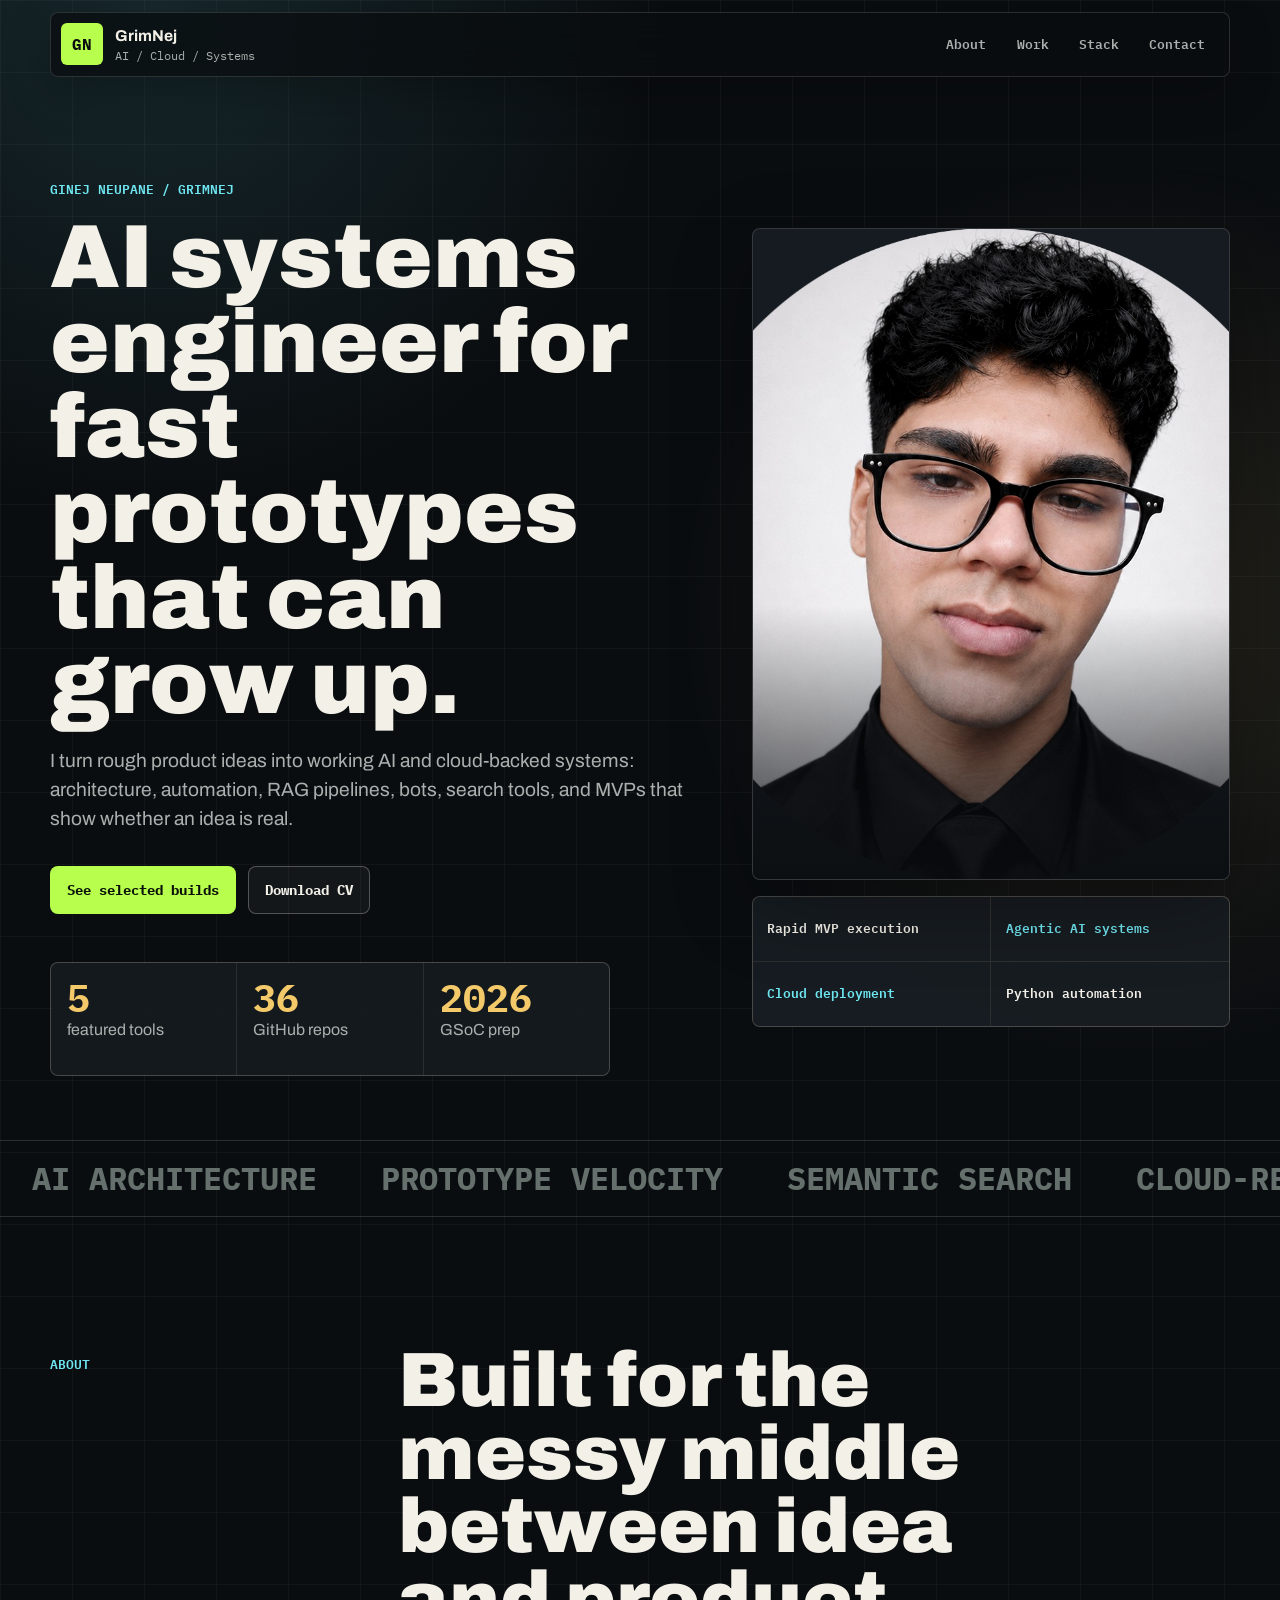
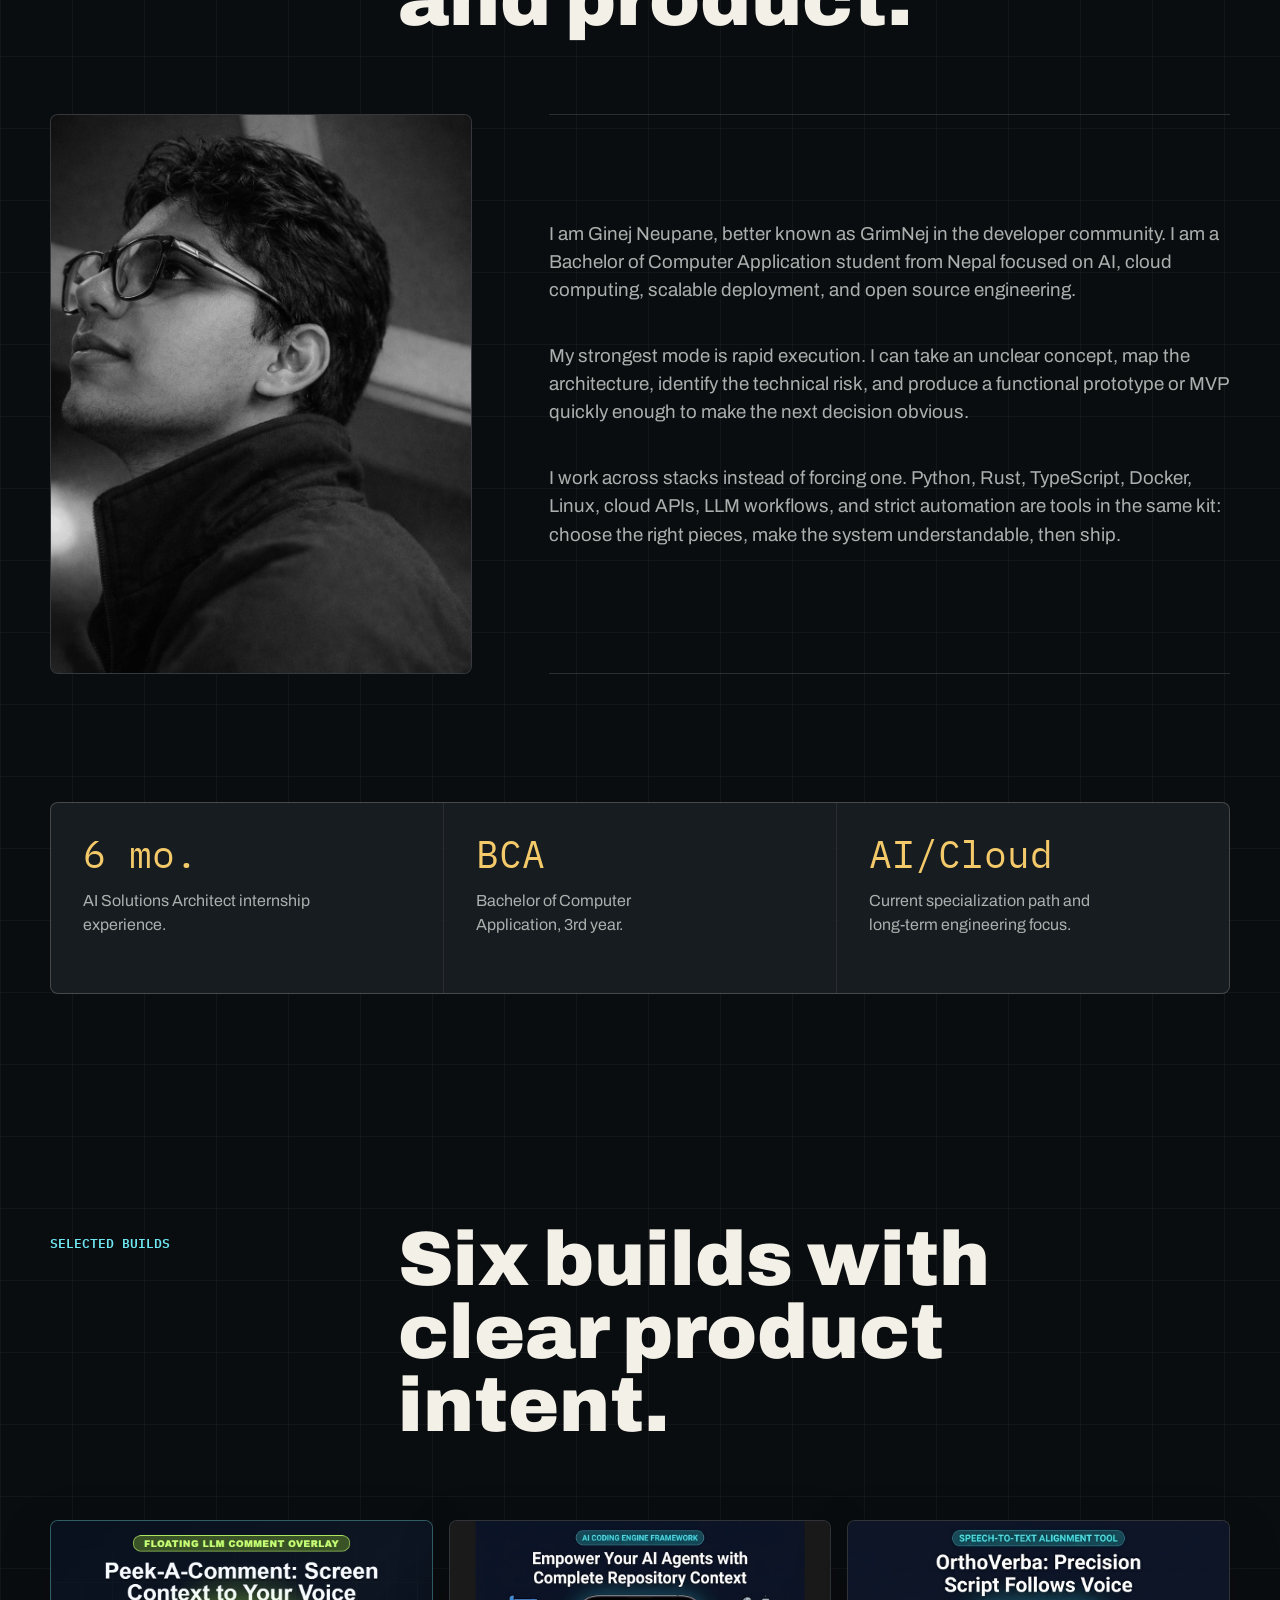
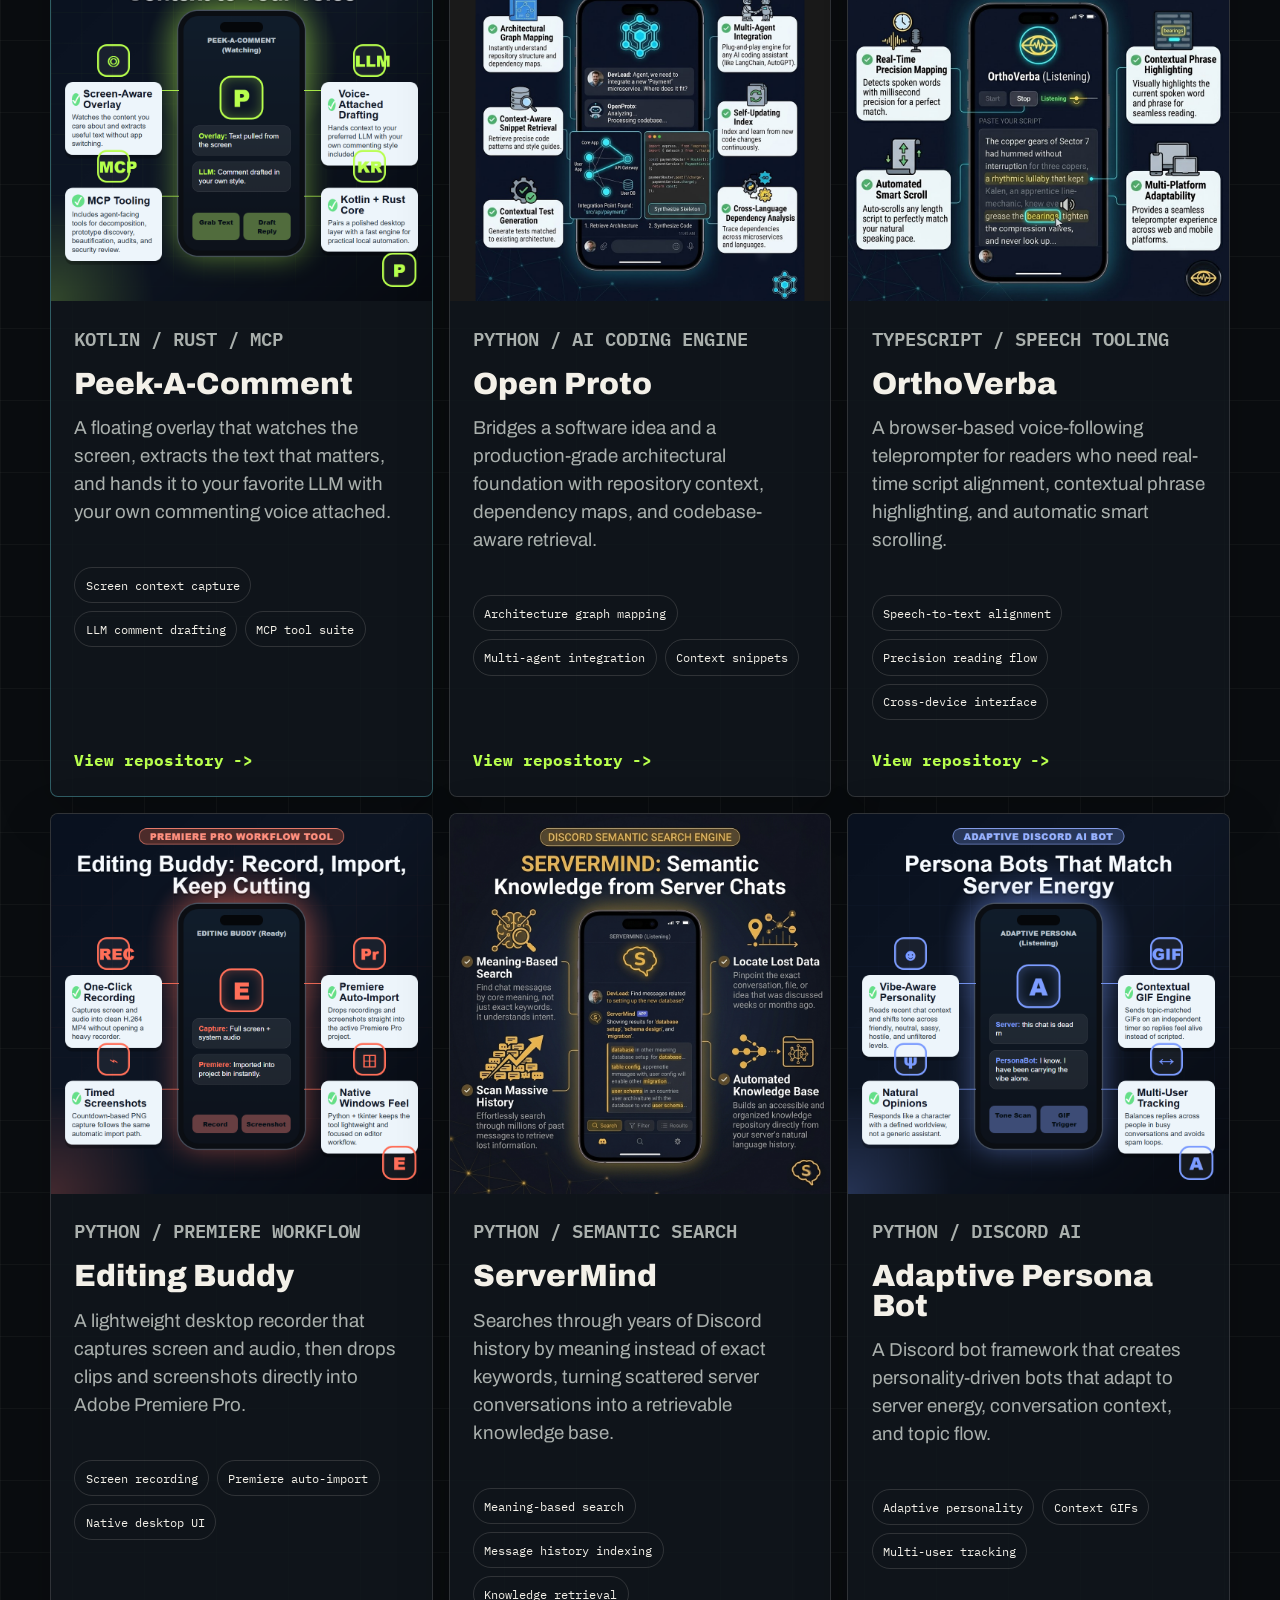
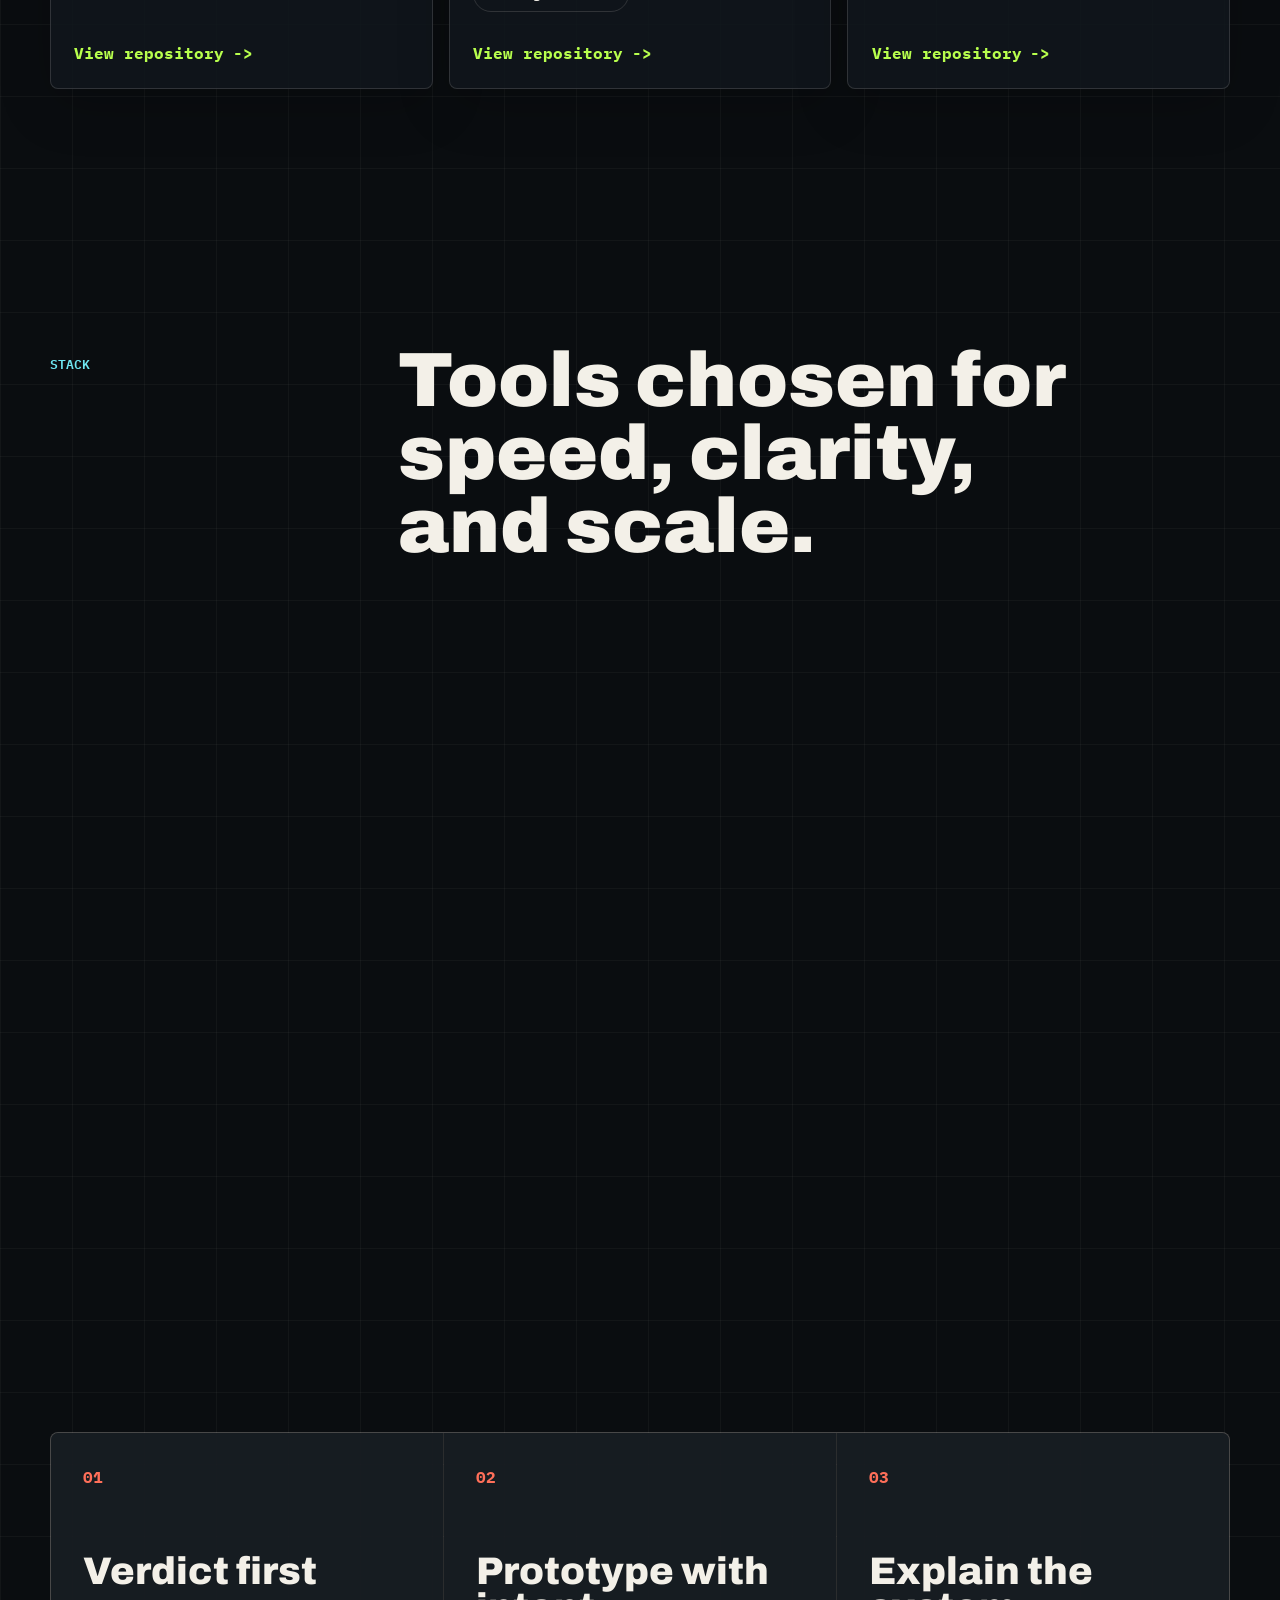
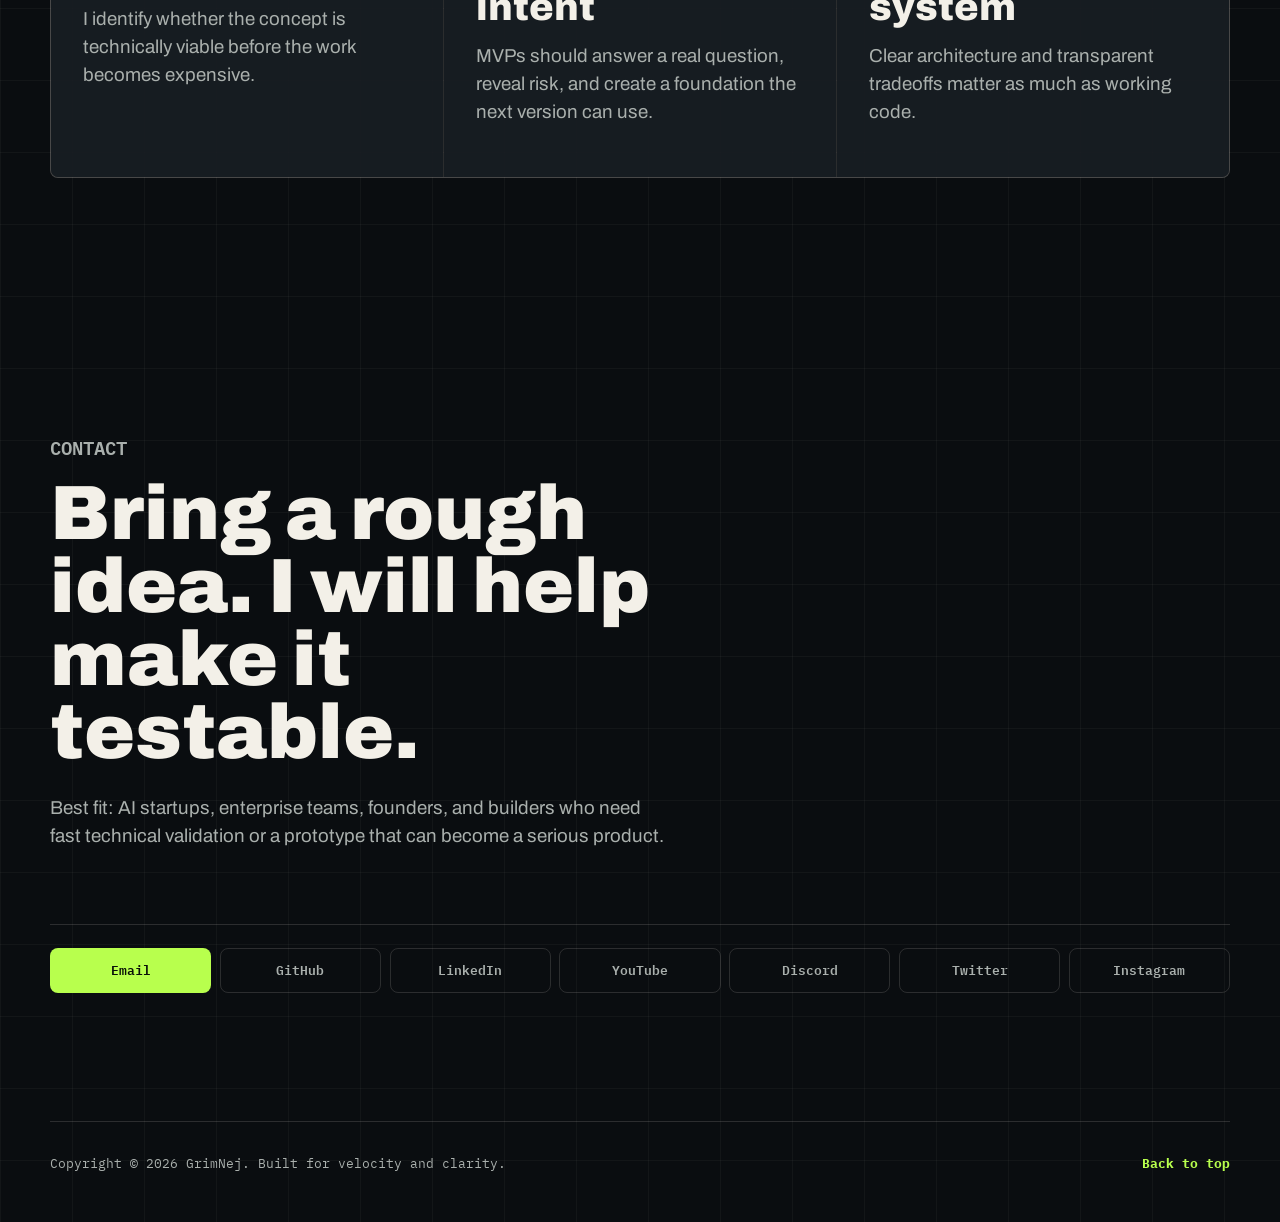
==== index.html @ 10985497 "Redesign portfolio experience" ====
<!DOCTYPE html>
<html lang="en">
  <head>
    <meta charset="UTF-8" />
    <meta name="viewport" content="width=device-width, initial-scale=1.0" />
    <meta
      name="description"
      content="GrimNej, aka Ginej Neupane, builds AI prototypes, cloud-native tools, and high-performance systems from idea to working product."
    />
    <meta name="theme-color" content="#0a0d10" />
    <title>GrimNej | AI Systems Portfolio</title>
    <link rel="preconnect" href="https://fonts.googleapis.com" />
    <link rel="preconnect" href="https://fonts.gstatic.com" crossorigin />
    <link
      href="https://fonts.googleapis.com/css2?family=Archivo:wght@400;500;600;700;800;900&family=IBM+Plex+Mono:wght@400;500;600&display=swap"
      rel="stylesheet"
    />
    <link rel="stylesheet" href="style.css" />
    <link rel="stylesheet" href="mediaqueries.css" />
  </head>
  <body>
    <a class="skip-link" href="#main">Skip to content</a>

    <header class="site-header" data-header>
      <a class="brand" href="#home" aria-label="GrimNej home">
        <span class="brand-mark">GN</span>
        <span>
          <strong>GrimNej</strong>
          <small>AI / Cloud / Systems</small>
        </span>
      </a>

      <nav class="primary-nav" aria-label="Primary navigation">
        <button
          class="nav-toggle"
          type="button"
          aria-label="Open menu"
          aria-expanded="false"
          data-nav-toggle
        >
          <span></span>
          <span></span>
        </button>
        <div class="nav-panel" data-nav-panel>
          <a href="#about">About</a>
          <a href="#work">Work</a>
          <a href="#stack">Stack</a>
          <a href="#contact">Contact</a>
        </div>
      </nav>
    </header>

    <main id="main">
      <section class="hero section-shell" id="home">
        <div class="hero-copy reveal">
          <p class="eyebrow">Ginej Neupane / GrimNej</p>
          <h1>AI systems engineer for fast prototypes that can grow up.</h1>
          <p class="hero-lede">
            I turn rough product ideas into working AI and cloud-backed systems:
            architecture, automation, RAG pipelines, bots, search tools, and MVPs
            that show whether an idea is real.
          </p>
          <div class="hero-actions" aria-label="Primary actions">
            <a class="button primary" href="#work">See selected builds</a>
            <a class="button secondary" href="assets/resume-example.pdf" target="_blank" rel="noreferrer">
              Download CV
            </a>
          </div>
          <div class="signal-grid" aria-label="Portfolio highlights">
            <div>
              <strong>5</strong>
              <span>featured tools</span>
            </div>
            <div>
              <strong>36</strong>
              <span>GitHub repos</span>
            </div>
            <div>
              <strong>2026</strong>
              <span>GSoC prep</span>
            </div>
          </div>
        </div>

        <div class="hero-visual reveal" aria-label="Portrait and focus areas">
          <div class="portrait-stage">
            <img src="assets/profile-picn.png" alt="Portrait of Ginej Neupane" />
          </div>
          <div class="focus-board" aria-label="Current focus">
            <span>Rapid MVP execution</span>
            <span>Agentic AI systems</span>
            <span>Cloud deployment</span>
            <span>Python automation</span>
          </div>
        </div>
      </section>

      <section class="marquee-band" aria-label="Core positioning">
        <div>
          <span>AI architecture</span>
          <span>Prototype velocity</span>
          <span>Semantic search</span>
          <span>Cloud-ready systems</span>
          <span>Transparent execution</span>
        </div>
      </section>

      <section class="about section-shell" id="about">
        <div class="section-kicker reveal">
          <p class="eyebrow">About</p>
          <h2>Built for the messy middle between idea and product.</h2>
        </div>
        <div class="about-layout">
          <div class="about-image reveal">
            <img src="assets/about-pic.png" alt="Black and white portrait of Ginej Neupane" />
          </div>
          <div class="about-copy reveal">
            <p>
              I am Ginej Neupane, better known as GrimNej in the developer
              community. I am a Bachelor of Computer Application student from
              Nepal focused on AI, cloud computing, scalable deployment, and open
              source engineering.
            </p>
            <p>
              My strongest mode is rapid execution. I can take an unclear concept,
              map the architecture, identify the technical risk, and produce a
              functional prototype or MVP quickly enough to make the next decision
              obvious.
            </p>
            <p>
              I work across stacks instead of forcing one. Python, Rust,
              TypeScript, Docker, Linux, cloud APIs, LLM workflows, and strict
              automation are tools in the same kit: choose the right pieces, make
              the system understandable, then ship.
            </p>
          </div>
        </div>
      </section>

      <section class="experience section-shell" aria-label="Experience highlights">
        <div class="experience-row reveal">
          <div>
            <span class="metric">6 mo.</span>
            <p>AI Solutions Architect internship experience.</p>
          </div>
          <div>
            <span class="metric">BCA</span>
            <p>Bachelor of Computer Application, 3rd year.</p>
          </div>
          <div>
            <span class="metric">AI/Cloud</span>
            <p>Current specialization path and long-term engineering focus.</p>
          </div>
        </div>
      </section>

      <section class="work section-shell" id="work">
        <div class="section-kicker reveal">
          <p class="eyebrow">Selected builds</p>
          <h2>Six builds with clear product intent.</h2>
        </div>

        <div class="project-grid">
          <article class="project-card featured reveal">
            <img src="assets/project-peek-a-comment.png" alt="Peek-A-Comment project preview" />
            <div class="project-content">
              <p class="project-tag">Kotlin / Rust / MCP</p>
              <h3>Peek-A-Comment</h3>
              <p>
                A floating overlay that watches the screen, extracts the text
                that matters, and hands it to your favorite LLM with your own
                commenting voice attached.
              </p>
              <div class="project-meta">
                <span>Screen context capture</span>
                <span>LLM comment drafting</span>
                <span>MCP tool suite</span>
              </div>
              <a class="text-link" href="https://github.com/GrimNej/Peek-A-Comment" target="_blank" rel="noreferrer">
                View repository
              </a>
            </div>
          </article>

          <article class="project-card reveal">
            <img src="assets/project-1-new.png" alt="Open Proto project preview" />
            <div class="project-content">
              <p class="project-tag">Python / AI coding engine</p>
              <h3>Open Proto</h3>
              <p>
                Bridges a software idea and a production-grade architectural
                foundation with repository context, dependency maps, and
                codebase-aware retrieval.
              </p>
              <div class="project-meta">
                <span>Architecture graph mapping</span>
                <span>Multi-agent integration</span>
                <span>Context snippets</span>
              </div>
              <a class="text-link" href="https://github.com/GrimNej/Open-Proto" target="_blank" rel="noreferrer">
                View repository
              </a>
            </div>
          </article>

          <article class="project-card reveal">
            <img src="assets/project-2-new.png" alt="OrthoVerba project preview" />
            <div class="project-content">
              <p class="project-tag">TypeScript / speech tooling</p>
              <h3>OrthoVerba</h3>
              <p>
                A browser-based voice-following teleprompter for readers who need
                real-time script alignment, contextual phrase highlighting, and
                automatic smart scrolling.
              </p>
              <div class="project-meta">
                <span>Speech-to-text alignment</span>
                <span>Precision reading flow</span>
                <span>Cross-device interface</span>
              </div>
              <a class="text-link" href="https://github.com/GrimNej/Project-OrthoVerba" target="_blank" rel="noreferrer">
                View repository
              </a>
            </div>
          </article>

          <article class="project-card reveal">
            <img src="assets/project-editing-buddy.png" alt="Editing Buddy project preview" />
            <div class="project-content">
              <p class="project-tag">Python / Premiere workflow</p>
              <h3>Editing Buddy</h3>
              <p>
                A lightweight desktop recorder that captures screen and audio,
                then drops clips and screenshots directly into Adobe Premiere
                Pro.
              </p>
              <div class="project-meta">
                <span>Screen recording</span>
                <span>Premiere auto-import</span>
                <span>Native desktop UI</span>
              </div>
              <a class="text-link" href="https://github.com/GrimNej/Editing-Buddy" target="_blank" rel="noreferrer">
                View repository
              </a>
            </div>
          </article>

          <article class="project-card reveal">
            <img src="assets/project-3-new.png" alt="ServerMind project preview" />
            <div class="project-content">
              <p class="project-tag">Python / semantic search</p>
              <h3>ServerMind</h3>
              <p>
                Searches through years of Discord history by meaning instead of
                exact keywords, turning scattered server conversations into a
                retrievable knowledge base.
              </p>
              <div class="project-meta">
                <span>Meaning-based search</span>
                <span>Message history indexing</span>
                <span>Knowledge retrieval</span>
              </div>
              <a class="text-link" href="https://github.com/GrimNej/ServerMind-Semantic-Search-Bot" target="_blank" rel="noreferrer">
                View repository
              </a>
            </div>
          </article>

          <article class="project-card reveal">
            <img src="assets/project-adaptive-persona.png" alt="Adaptive Persona Discord AI Bot project preview" />
            <div class="project-content">
              <p class="project-tag">Python / Discord AI</p>
              <h3>Adaptive Persona Bot</h3>
              <p>
                A Discord bot framework that creates personality-driven bots
                that adapt to server energy, conversation context, and topic
                flow.
              </p>
              <div class="project-meta">
                <span>Adaptive personality</span>
                <span>Context GIFs</span>
                <span>Multi-user tracking</span>
              </div>
              <a class="text-link" href="https://github.com/GrimNej/Adaptive-Persona-Discord-Ai-Bot" target="_blank" rel="noreferrer">
                View repository
              </a>
            </div>
          </article>
        </div>
      </section>

      <section class="stack section-shell" id="stack">
        <div class="section-kicker reveal">
          <p class="eyebrow">Stack</p>
          <h2>Tools chosen for speed, clarity, and scale.</h2>
        </div>

        <div class="stack-grid reveal">
          <div class="stack-column">
            <h3>Languages</h3>
            <ul>
              <li>Python</li>
              <li>Rust</li>
              <li>JavaScript</li>
              <li>TypeScript</li>
            </ul>
          </div>
          <div class="stack-column">
            <h3>AI systems</h3>
            <ul>
              <li>Agentic AI</li>
              <li>Generative AI</li>
              <li>RAG pipelines</li>
              <li>Machine learning</li>
            </ul>
          </div>
          <div class="stack-column">
            <h3>Infrastructure</h3>
            <ul>
              <li>AWS</li>
              <li>Google Cloud</li>
              <li>Docker</li>
              <li>Linux / Bash</li>
            </ul>
          </div>
          <div class="stack-column">
            <h3>Delivery</h3>
            <ul>
              <li>CI/CD basics</li>
              <li>Architecture planning</li>
              <li>Prototype validation</li>
              <li>Technical transparency</li>
            </ul>
          </div>
        </div>
      </section>

      <section class="principles section-shell" aria-label="Operating principles">
        <div class="section-kicker reveal">
          <p class="eyebrow">Operating mode</p>
          <h2>How I approach hard builds.</h2>
        </div>
        <div class="principle-grid">
          <article class="principle reveal">
            <span>01</span>
            <h3>Verdict first</h3>
            <p>
              I identify whether the concept is technically viable before the
              work becomes expensive.
            </p>
          </article>
          <article class="principle reveal">
            <span>02</span>
            <h3>Prototype with intent</h3>
            <p>
              MVPs should answer a real question, reveal risk, and create a
              foundation the next version can use.
            </p>
          </article>
          <article class="principle reveal">
            <span>03</span>
            <h3>Explain the system</h3>
            <p>
              Clear architecture and transparent tradeoffs matter as much as
              working code.
            </p>
          </article>
        </div>
      </section>

      <section class="contact section-shell" id="contact">
        <div class="contact-copy reveal">
          <p class="eyebrow">Contact</p>
          <h2>Bring a rough idea. I will help make it testable.</h2>
          <p>
            Best fit: AI startups, enterprise teams, founders, and builders who
            need fast technical validation or a prototype that can become a
            serious product.
          </p>
        </div>
        <div class="contact-rail reveal" aria-label="Contact and social profiles">
          <a class="primary-contact" href="mailto:grim98413@gmail.com">Email</a>
          <a href="https://github.com/GrimNej" target="_blank" rel="noreferrer">GitHub</a>
          <a href="https://www.linkedin.com/in/grimnej/" target="_blank" rel="noreferrer">LinkedIn</a>
          <a href="https://www.youtube.com/@grimnej" target="_blank" rel="noreferrer">YouTube</a>
          <a href="https://discord.com/users/713227090635391046" target="_blank" rel="noreferrer">Discord</a>
          <a href="https://twitter.com/grimnej1" target="_blank" rel="noreferrer">Twitter</a>
          <a href="https://www.instagram.com/grimnej/" target="_blank" rel="noreferrer">Instagram</a>
        </div>
      </section>
    </main>

    <footer class="site-footer">
      <p>Copyright &copy; <span data-year>2026</span> GrimNej. Built for velocity and clarity.</p>
      <a href="#home">Back to top</a>
    </footer>

    <script src="script.js"></script>
  </body>
</html>
---- style.css ----
:root {
  color-scheme: dark;
  --bg: #0a0d10;
  --bg-soft: #11171d;
  --panel: #151b20;
  --panel-strong: #1c2328;
  --ink: #f3f0e8;
  --muted: #aab0ad;
  --faint: #65706d;
  --line: rgba(243, 240, 232, 0.14);
  --line-strong: rgba(243, 240, 232, 0.28);
  --acid: #b8ff4d;
  --cyan: #6fe7f2;
  --gold: #f3c969;
  --coral: #ff6f59;
  --shadow: 0 24px 80px rgba(0, 0, 0, 0.32);
  --max-width: 1180px;
  --radius: 8px;
}

* {
  box-sizing: border-box;
}

html {
  overflow-x: clip;
  scroll-behavior: smooth;
}

body {
  margin: 0;
  min-width: 320px;
  overflow-x: clip;
  background:
    linear-gradient(90deg, rgba(255, 255, 255, 0.035) 1px, transparent 1px),
    linear-gradient(rgba(255, 255, 255, 0.035) 1px, transparent 1px),
    radial-gradient(circle at 12% 0%, rgba(111, 231, 242, 0.12), transparent 32rem),
    radial-gradient(circle at 88% 8%, rgba(243, 201, 105, 0.12), transparent 28rem),
    var(--bg);
  background-size: 72px 72px, 72px 72px, auto, auto, auto;
  color: var(--ink);
  font-family: "Archivo", Arial, sans-serif;
  line-height: 1.5;
  letter-spacing: 0;
}

body.nav-open {
  overflow: hidden;
}

img {
  display: block;
  max-width: 100%;
}

a {
  color: inherit;
  text-decoration: none;
}

button,
a {
  -webkit-tap-highlight-color: transparent;
}

::selection {
  background: var(--acid);
  color: #091008;
}

.skip-link {
  position: fixed;
  left: 1rem;
  top: 1rem;
  z-index: 999;
  transform: translateY(-150%);
  background: var(--acid);
  color: #091008;
  padding: 0.7rem 0.9rem;
  border-radius: var(--radius);
  font-weight: 800;
}

.skip-link:focus {
  transform: translateY(0);
}

.site-header {
  position: sticky;
  top: 0;
  z-index: 100;
  display: flex;
  align-items: center;
  justify-content: space-between;
  gap: 1rem;
  width: min(calc(100% - 32px), var(--max-width));
  margin: 12px auto 0;
  padding: 10px;
  border: 1px solid var(--line);
  border-radius: var(--radius);
  background: rgba(10, 13, 16, 0.78);
  backdrop-filter: blur(18px);
  box-shadow: 0 16px 45px rgba(0, 0, 0, 0.24);
}

.site-header.is-scrolled {
  border-color: var(--line-strong);
}

.brand {
  display: inline-flex;
  align-items: center;
  gap: 0.75rem;
  min-width: 0;
}

.brand-mark {
  display: grid;
  place-items: center;
  width: 42px;
  height: 42px;
  border-radius: 6px;
  background: var(--acid);
  color: #0a0d10;
  font-family: "IBM Plex Mono", monospace;
  font-weight: 700;
  animation: heartbeat 5.8s ease-in-out infinite;
}

.brand strong,
.brand small {
  display: block;
}

.brand strong {
  font-size: 0.98rem;
  letter-spacing: 0;
}

.brand small {
  color: var(--muted);
  font-family: "IBM Plex Mono", monospace;
  font-size: 0.72rem;
}

.primary-nav {
  display: flex;
  align-items: center;
}

.nav-panel {
  display: flex;
  align-items: center;
  gap: 0.2rem;
}

.nav-panel a {
  border-radius: 6px;
  color: var(--muted);
  font-family: "IBM Plex Mono", monospace;
  font-size: 0.84rem;
  font-weight: 600;
  padding: 0.7rem 0.85rem;
}

.nav-panel a:hover,
.nav-panel a:focus-visible {
  background: rgba(255, 255, 255, 0.08);
  color: var(--ink);
  outline: none;
}

.nav-toggle {
  display: none;
}

.section-shell {
  width: min(calc(100% - 32px), var(--max-width));
  margin: 0 auto;
}

[id] {
  scroll-margin-top: 96px;
}

.hero {
  display: grid;
  grid-template-columns: minmax(0, 1.04fr) minmax(320px, 0.78fr);
  gap: clamp(2rem, 5vw, 5rem);
  align-items: center;
  min-height: calc(100vh - 78px);
  padding: clamp(3rem, 8vw, 7rem) 0 4rem;
}

.eyebrow {
  margin: 0 0 1rem;
  color: var(--cyan);
  font-family: "IBM Plex Mono", monospace;
  font-size: 0.84rem;
  font-weight: 600;
  text-transform: uppercase;
}

h1,
h2,
h3,
p {
  margin-top: 0;
}

h1,
h2,
h3 {
  line-height: 0.95;
  letter-spacing: 0;
}

h1 {
  max-width: 11ch;
  margin-bottom: 1.35rem;
  font-size: clamp(3.7rem, 7vw, 6.9rem);
  font-weight: 900;
}

h2 {
  max-width: 14ch;
  margin-bottom: 0;
  font-size: clamp(2.7rem, 6vw, 6rem);
  font-weight: 900;
}

h3 {
  font-size: clamp(1.5rem, 3vw, 2.8rem);
  font-weight: 850;
}

.hero-lede {
  max-width: 660px;
  color: var(--muted);
  font-size: clamp(1.1rem, 1.5vw, 1.35rem);
}

.hero-actions,
.contact-actions {
  display: flex;
  flex-wrap: wrap;
  gap: 0.75rem;
  margin-top: 2rem;
}

.button {
  display: inline-flex;
  align-items: center;
  justify-content: center;
  min-height: 46px;
  border: 1px solid var(--line-strong);
  border-radius: var(--radius);
  padding: 0.82rem 1rem;
  font-family: "IBM Plex Mono", monospace;
  font-size: 0.85rem;
  font-weight: 700;
  transition: transform 180ms ease, border-color 180ms ease, background 180ms ease;
}

.button:hover,
.button:focus-visible {
  transform: translateY(-2px);
  outline: none;
}

.button.primary {
  border-color: transparent;
  background: var(--acid);
  color: #091008;
}

.button.primary:hover,
.button.primary:focus-visible {
  background: #d3ff82;
}

.button.secondary {
  background: rgba(255, 255, 255, 0.045);
  color: var(--ink);
}

.button.secondary:hover,
.button.secondary:focus-visible {
  border-color: var(--cyan);
}

.signal-grid {
  display: grid;
  grid-template-columns: repeat(3, minmax(0, 1fr));
  gap: 1px;
  max-width: 560px;
  margin-top: 3rem;
  border: 1px solid var(--line);
  border-radius: var(--radius);
  overflow: hidden;
  background: var(--line);
}

.signal-grid div {
  min-height: 112px;
  padding: 1rem;
  background: rgba(17, 23, 29, 0.86);
}

.signal-grid strong,
.metric {
  display: block;
  color: var(--gold);
  font-family: "IBM Plex Mono", monospace;
  font-size: clamp(1.5rem, 3vw, 2.7rem);
  line-height: 1;
}

.signal-grid span,
.experience-row p {
  color: var(--muted);
}

.hero-visual {
  display: grid;
  gap: 1rem;
  min-width: 0;
}

.portrait-stage {
  position: relative;
  min-height: clamp(420px, 54vw, 650px);
  border: 1px solid var(--line);
  border-radius: var(--radius);
  overflow: hidden;
  background: var(--panel);
  box-shadow: var(--shadow);
  animation: slow-float 8s ease-in-out infinite;
}

.portrait-stage::before {
  content: "";
  position: absolute;
  inset: auto 0 0;
  z-index: 1;
  height: 42%;
  background: linear-gradient(transparent, rgba(10, 13, 16, 0.86));
  pointer-events: none;
}

.portrait-stage img {
  width: 100%;
  height: 100%;
  min-height: inherit;
  object-fit: cover;
  object-position: center top;
  filter: saturate(0.92) contrast(1.05);
}

.focus-board {
  display: grid;
  grid-template-columns: repeat(2, minmax(0, 1fr));
  gap: 1px;
  border: 1px solid var(--line);
  border-radius: var(--radius);
  overflow: hidden;
  background: var(--line);
}

.focus-board span {
  min-height: 64px;
  background: rgba(21, 27, 32, 0.92);
  color: var(--ink);
  display: flex;
  align-items: center;
  padding: 0.9rem;
  font-family: "IBM Plex Mono", monospace;
  font-size: 0.82rem;
  font-weight: 600;
}

.focus-board span:nth-child(2),
.focus-board span:nth-child(3) {
  color: var(--cyan);
}

.marquee-band {
  position: relative;
  height: clamp(3.7rem, 6vw, 5.2rem);
  max-width: 100vw;
  border-top: 1px solid var(--line);
  border-bottom: 1px solid var(--line);
  contain: paint;
  overflow: clip;
}

.marquee-band div {
  position: absolute;
  inset: 0 auto 0 0;
  display: flex;
  align-items: center;
  width: max-content;
  animation: track 28s linear infinite;
}

.marquee-band span {
  color: var(--faint);
  font-family: "IBM Plex Mono", monospace;
  font-size: clamp(1rem, 3vw, 2rem);
  font-weight: 700;
  padding: 1.2rem 2rem;
  text-transform: uppercase;
  white-space: nowrap;
}

@keyframes track {
  from {
    transform: translateX(0);
  }
  to {
    transform: translateX(-50%);
  }
}

@keyframes heartbeat {
  0%,
  46%,
  100% {
    box-shadow: 0 0 0 rgba(184, 255, 77, 0);
    transform: scale(1);
  }

  50% {
    box-shadow: 0 0 24px rgba(184, 255, 77, 0.42);
    transform: scale(1.04);
  }

  54% {
    transform: scale(0.99);
  }
}

@keyframes slow-float {
  0%,
  100% {
    transform: translateY(0);
  }

  50% {
    transform: translateY(-8px);
  }
}

@keyframes scan-line {
  from {
    transform: translateX(-130%);
  }

  to {
    transform: translateX(130%);
  }
}

.about,
.work,
.stack,
.principles,
.contact {
  padding: clamp(5rem, 10vw, 9rem) 0;
}

.section-kicker {
  display: grid;
  grid-template-columns: 0.38fr 1fr;
  gap: 2rem;
  align-items: start;
  margin-bottom: clamp(2.5rem, 6vw, 5rem);
}

.section-kicker .eyebrow {
  margin-top: 0.55rem;
}

.about-layout {
  display: grid;
  grid-template-columns: minmax(280px, 0.62fr) minmax(0, 1fr);
  gap: clamp(2rem, 6vw, 5rem);
  align-items: stretch;
}

.about-image {
  min-height: 560px;
  border: 1px solid var(--line);
  border-radius: var(--radius);
  overflow: hidden;
  background: var(--panel);
}

.about-image img {
  width: 100%;
  height: 100%;
  object-fit: cover;
  object-position: center;
}

.about-copy {
  display: grid;
  align-content: center;
  gap: 1.2rem;
  border-top: 1px solid var(--line);
  border-bottom: 1px solid var(--line);
  padding: clamp(2rem, 6vw, 4rem) 0;
}

.about-copy p,
.project-content p,
.principle p,
.contact-copy p {
  color: var(--muted);
  font-size: clamp(1rem, 1.5vw, 1.17rem);
}

.experience {
  padding-bottom: clamp(4rem, 8vw, 7rem);
}

.experience-row {
  display: grid;
  grid-template-columns: repeat(3, minmax(0, 1fr));
  gap: 1px;
  border: 1px solid var(--line);
  border-radius: var(--radius);
  overflow: hidden;
  background: var(--line);
}

.experience-row div {
  min-height: 190px;
  padding: clamp(1.25rem, 3vw, 2rem);
  background: rgba(21, 27, 32, 0.9);
}

.experience-row p {
  max-width: 26ch;
  margin: 1rem 0 0;
}

.project-grid {
  display: grid;
  grid-template-columns: repeat(3, minmax(0, 1fr));
  gap: 1rem;
}

.project-card {
  position: relative;
  display: grid;
  grid-template-rows: auto 1fr;
  min-width: 0;
  border: 1px solid var(--line);
  border-radius: var(--radius);
  background: rgba(17, 23, 29, 0.86);
  overflow: hidden;
  box-shadow: 0 16px 54px rgba(0, 0, 0, 0.2);
  transition: transform 220ms ease, border-color 220ms ease, box-shadow 220ms ease;
}

.project-card::after {
  content: "";
  position: absolute;
  top: 0;
  bottom: 0;
  left: 0;
  width: 38%;
  background: linear-gradient(90deg, transparent, rgba(255, 255, 255, 0.1), transparent);
  opacity: 0;
  pointer-events: none;
  transform: translateX(-130%);
}

.project-card:hover,
.project-card:focus-within {
  transform: translateY(-5px);
  border-color: rgba(184, 255, 77, 0.34);
  box-shadow: 0 22px 70px rgba(0, 0, 0, 0.34);
}

.project-card:hover::after,
.project-card:focus-within::after {
  opacity: 1;
  animation: scan-line 900ms ease;
}

.project-card.featured {
  border-color: rgba(111, 231, 242, 0.34);
}

.project-card img {
  width: 100%;
  aspect-ratio: 1 / 1;
  height: auto;
  object-fit: cover;
  background: var(--panel);
}

.project-content {
  display: flex;
  flex-direction: column;
  padding: clamp(1.15rem, 2.4vw, 1.45rem);
}

.project-tag {
  margin-bottom: 1rem;
  color: var(--gold);
  font-family: "IBM Plex Mono", monospace;
  font-size: 0.82rem;
  font-weight: 600;
  text-transform: uppercase;
}

.project-content h3 {
  margin-bottom: 1rem;
  font-size: clamp(1.75rem, 2.4vw, 2.45rem);
}

.project-meta {
  display: flex;
  flex-wrap: wrap;
  gap: 0.5rem;
  margin: 1.4rem 0 1.8rem;
}

.project-meta span {
  border: 1px solid var(--line);
  border-radius: 999px;
  color: var(--ink);
  font-family: "IBM Plex Mono", monospace;
  font-size: 0.78rem;
  padding: 0.48rem 0.65rem;
}

.text-link {
  display: inline-flex;
  align-items: center;
  color: var(--acid);
  font-family: "IBM Plex Mono", monospace;
  font-weight: 700;
  margin-top: auto;
}

.text-link::after {
  content: "->";
  margin-left: 0.55rem;
  transition: transform 180ms ease;
}

.text-link:hover::after,
.text-link:focus-visible::after {
  transform: translateX(4px);
}

.text-link:focus-visible {
  outline: 2px solid var(--acid);
  outline-offset: 4px;
}

.stack-grid {
  display: grid;
  grid-template-columns: repeat(4, minmax(0, 1fr));
  gap: 1px;
  border: 1px solid var(--line);
  border-radius: var(--radius);
  overflow: hidden;
  background: var(--line);
}

.stack-column {
  min-height: 310px;
  padding: clamp(1.1rem, 3vw, 1.6rem);
  background: rgba(17, 23, 29, 0.9);
}

.stack-column h3 {
  margin-bottom: 1.5rem;
  color: var(--cyan);
  font-size: 1.15rem;
  line-height: 1.1;
}

.stack-column ul {
  display: grid;
  gap: 0.85rem;
  margin: 0;
  padding: 0;
  list-style: none;
}

.stack-column li {
  border-bottom: 1px solid var(--line);
  color: var(--ink);
  font-family: "IBM Plex Mono", monospace;
  font-size: 0.88rem;
  padding-bottom: 0.78rem;
}

.principle-grid {
  display: grid;
  grid-template-columns: repeat(3, minmax(0, 1fr));
  gap: 1px;
  border: 1px solid var(--line);
  border-radius: var(--radius);
  overflow: hidden;
  background: var(--line);
}

.principle {
  min-height: 315px;
  padding: clamp(1.25rem, 3vw, 2rem);
  background: rgba(21, 27, 32, 0.92);
}

.principle span {
  display: block;
  margin-bottom: 4rem;
  color: var(--coral);
  font-family: "IBM Plex Mono", monospace;
  font-weight: 700;
}

.principle h3 {
  margin-bottom: 1rem;
  font-size: clamp(1.7rem, 3vw, 2.6rem);
}

.contact {
  display: grid;
  gap: clamp(2rem, 5vw, 3.5rem);
  min-width: 0;
}

.contact-copy h2 {
  max-width: 12ch;
  margin-bottom: 1.5rem;
}

.contact-copy p {
  max-width: 620px;
}

.contact-rail {
  display: flex;
  flex-wrap: nowrap;
  gap: 0.55rem;
  min-width: 0;
  max-width: 100%;
  border-top: 1px solid var(--line);
  padding-top: 1.4rem;
  overflow-x: auto;
  scrollbar-width: thin;
}

.contact-rail a {
  flex: 1 0 0;
  min-width: max-content;
  border: 1px solid var(--line);
  border-radius: var(--radius);
  color: var(--muted);
  font-family: "IBM Plex Mono", monospace;
  font-size: 0.84rem;
  font-weight: 600;
  padding: 0.72rem 0.85rem;
  text-align: center;
  transition: transform 180ms ease, border-color 180ms ease, color 180ms ease, background 180ms ease;
}

.contact-rail a:hover,
.contact-rail a:focus-visible {
  transform: translateY(-2px);
  border-color: var(--gold);
  color: var(--ink);
  outline: none;
}

.contact-rail .primary-contact {
  border-color: transparent;
  background: var(--acid);
  color: #091008;
  animation: heartbeat 6.4s ease-in-out infinite;
}

.site-footer {
  display: flex;
  align-items: center;
  justify-content: space-between;
  gap: 1rem;
  width: min(calc(100% - 32px), var(--max-width));
  margin: 0 auto;
  border-top: 1px solid var(--line);
  padding: 2rem 0 3rem;
  color: var(--muted);
  font-family: "IBM Plex Mono", monospace;
  font-size: 0.82rem;
}

.site-footer p {
  margin: 0;
}

.site-footer a {
  color: var(--acid);
  font-weight: 700;
}

.motion-ready .reveal {
  opacity: 0;
  transform: translateY(18px);
}

.reveal {
  opacity: 1;
  transform: none;
  transition: opacity 600ms ease, transform 600ms ease;
}

.reveal.is-visible {
  opacity: 1;
  transform: translateY(0);
}

@media (prefers-reduced-motion: reduce) {
  *,
  *::before,
  *::after {
    animation-duration: 0.01ms !important;
    animation-iteration-count: 1 !important;
    scroll-behavior: auto !important;
    transition-duration: 0.01ms !important;
  }

  .motion-ready .reveal,
  .reveal {
    opacity: 1;
    transform: none;
  }
}
---- mediaqueries.css ----
@media screen and (max-width: 1060px) {
  .hero,
  .about-layout,
  .contact {
    grid-template-columns: 1fr;
  }

  .hero {
    min-height: auto;
    padding-top: 4.5rem;
  }

  h1 {
    max-width: 12ch;
  }

  .hero-visual {
    max-width: 720px;
  }

  .portrait-stage {
    min-height: 560px;
  }

  .section-kicker {
    grid-template-columns: 1fr;
    gap: 0.8rem;
  }

  .section-kicker .eyebrow {
    margin-top: 0;
  }

  .about-image {
    min-height: 460px;
  }

  .stack-grid {
    grid-template-columns: repeat(2, minmax(0, 1fr));
  }

  .project-grid {
    grid-template-columns: repeat(2, minmax(0, 1fr));
  }
}

@media screen and (max-width: 820px) {
  .site-header {
    width: min(calc(100% - 20px), var(--max-width));
    margin-top: 10px;
  }

  .nav-toggle {
    position: relative;
    z-index: 102;
    display: grid;
    place-items: center;
    gap: 5px;
    width: 44px;
    height: 44px;
    border: 1px solid var(--line);
    border-radius: var(--radius);
    background: rgba(255, 255, 255, 0.045);
    cursor: pointer;
  }

  .nav-toggle span {
    display: block;
    width: 18px;
    height: 2px;
    background: var(--ink);
    transition: transform 180ms ease, opacity 180ms ease;
  }

  .nav-toggle[aria-expanded="true"] span:first-child {
    transform: translateY(4px) rotate(45deg);
  }

  .nav-toggle[aria-expanded="true"] span:last-child {
    transform: translateY(-3px) rotate(-45deg);
  }

  .nav-panel {
    position: fixed;
    inset: 76px 10px auto;
    z-index: 101;
    display: grid;
    gap: 0;
    border: 1px solid var(--line-strong);
    border-radius: var(--radius);
    background: rgba(10, 13, 16, 0.96);
    box-shadow: var(--shadow);
    overflow: hidden;
    transform: translateY(-12px);
    opacity: 0;
    pointer-events: none;
    transition: opacity 180ms ease, transform 180ms ease;
  }

  .nav-panel.is-open {
    transform: translateY(0);
    opacity: 1;
    pointer-events: auto;
  }

  .nav-panel a {
    border-radius: 0;
    border-bottom: 1px solid var(--line);
    padding: 1rem;
    font-size: 1rem;
  }

  .nav-panel a:last-child {
    border-bottom: 0;
  }

  .section-shell,
  .site-footer {
    width: min(calc(100% - 20px), var(--max-width));
  }

  .signal-grid,
  .experience-row,
  .principle-grid {
    grid-template-columns: 1fr;
  }

  .project-grid {
    grid-template-columns: 1fr;
  }

  .project-content {
    padding: 1.2rem;
  }

  .principle {
    min-height: 250px;
  }

  .principle span {
    margin-bottom: 2.4rem;
  }
}

@media screen and (max-width: 560px) {
  body {
    background-size: 48px 48px, 48px 48px, auto, auto, auto;
  }

  .brand small {
    display: none;
  }

  .brand-mark {
    width: 38px;
    height: 38px;
  }

  .hero {
    padding-top: 3rem;
  }

  h1 {
    font-size: clamp(3.35rem, 17vw, 5rem);
    line-height: 1;
  }

  h2 {
    font-size: clamp(2.45rem, 13vw, 4.15rem);
    line-height: 1.05;
  }

  .hero-actions {
    display: grid;
    grid-template-columns: 1fr;
  }

  .button {
    width: 100%;
  }

  .signal-grid div {
    min-height: 92px;
  }

  .portrait-stage {
    min-height: 430px;
  }

  .focus-board {
    grid-template-columns: 1fr;
  }

  .about,
  .work,
  .stack,
  .principles,
  .contact {
    padding: 4.2rem 0;
  }

  .about-image {
    min-height: 360px;
  }

  .experience-row div,
  .stack-column,
  .principle {
    min-height: auto;
  }

  .stack-grid {
    grid-template-columns: 1fr;
  }

  .project-meta span {
    width: 100%;
  }

  .contact-rail {
    padding-bottom: 0.4rem;
  }

  .contact-rail a {
    flex-basis: auto;
    min-width: 108px;
  }

  .site-footer {
    display: grid;
  }
}
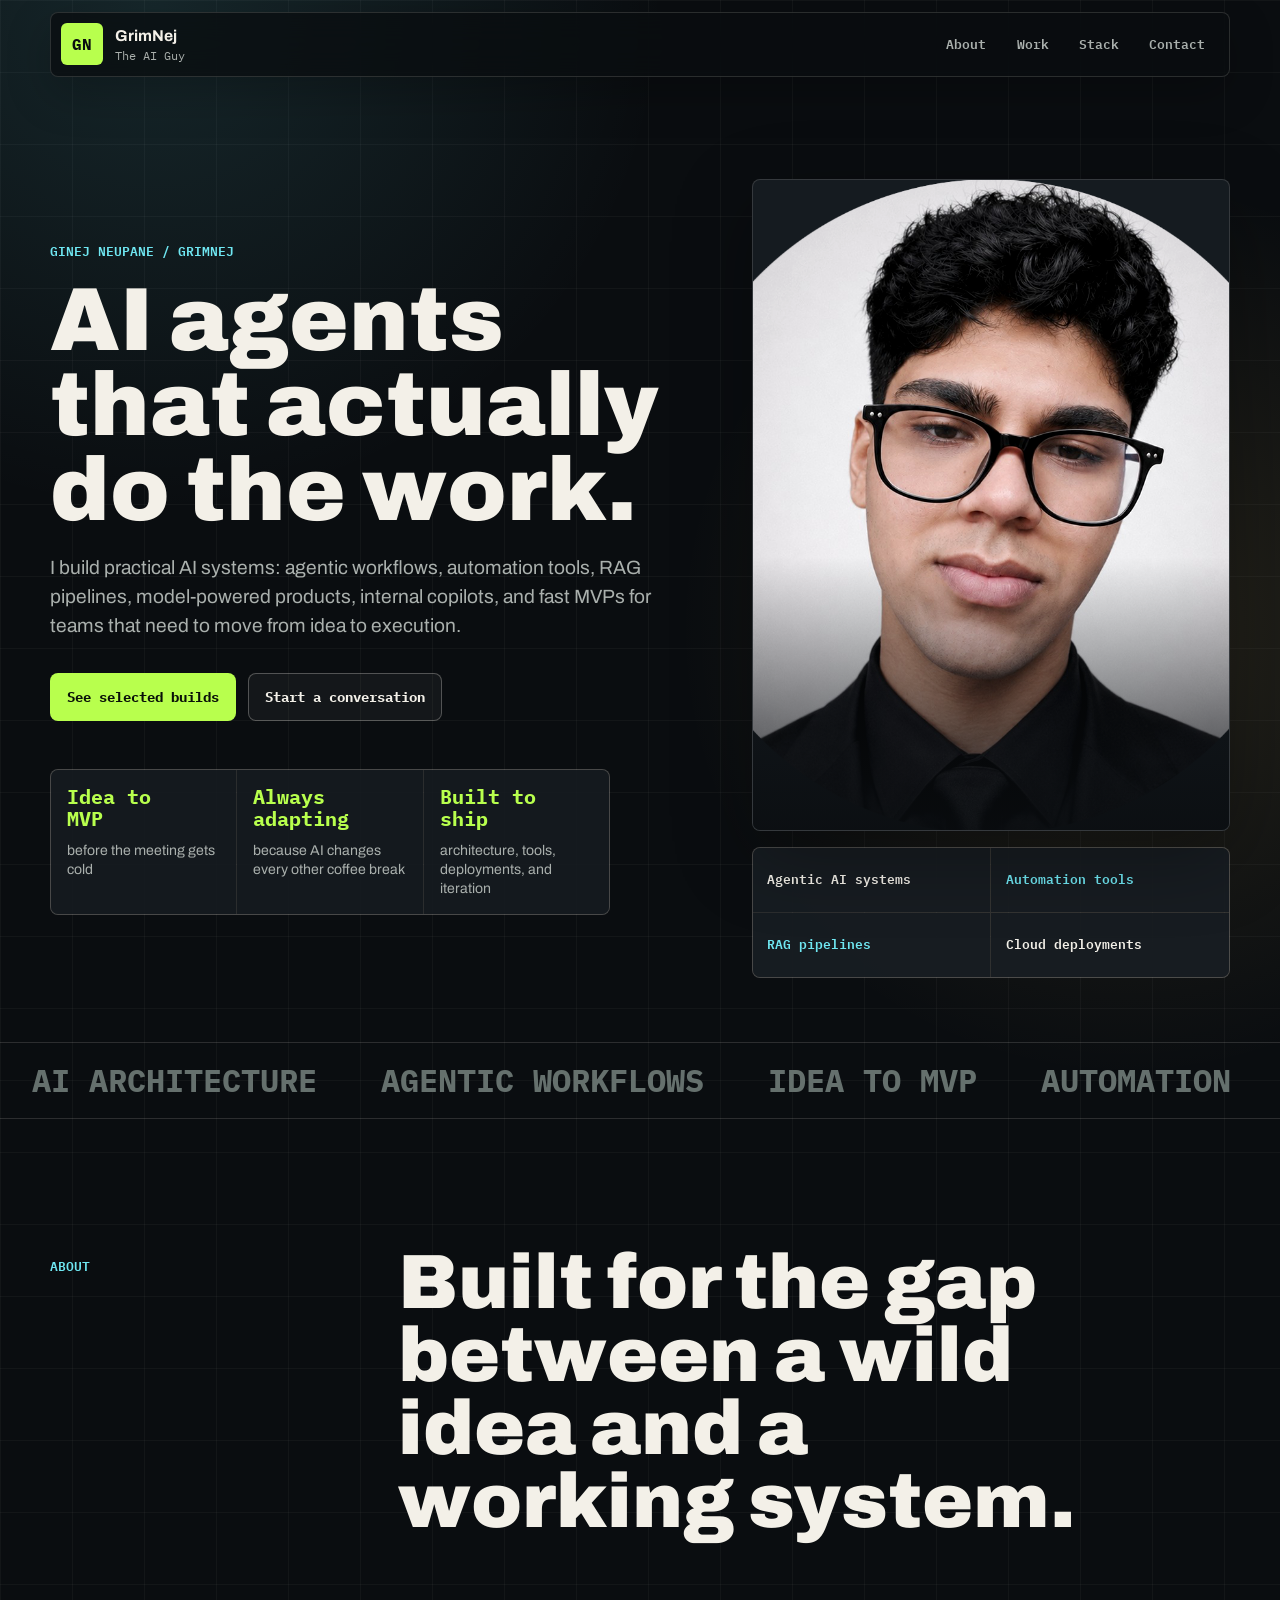
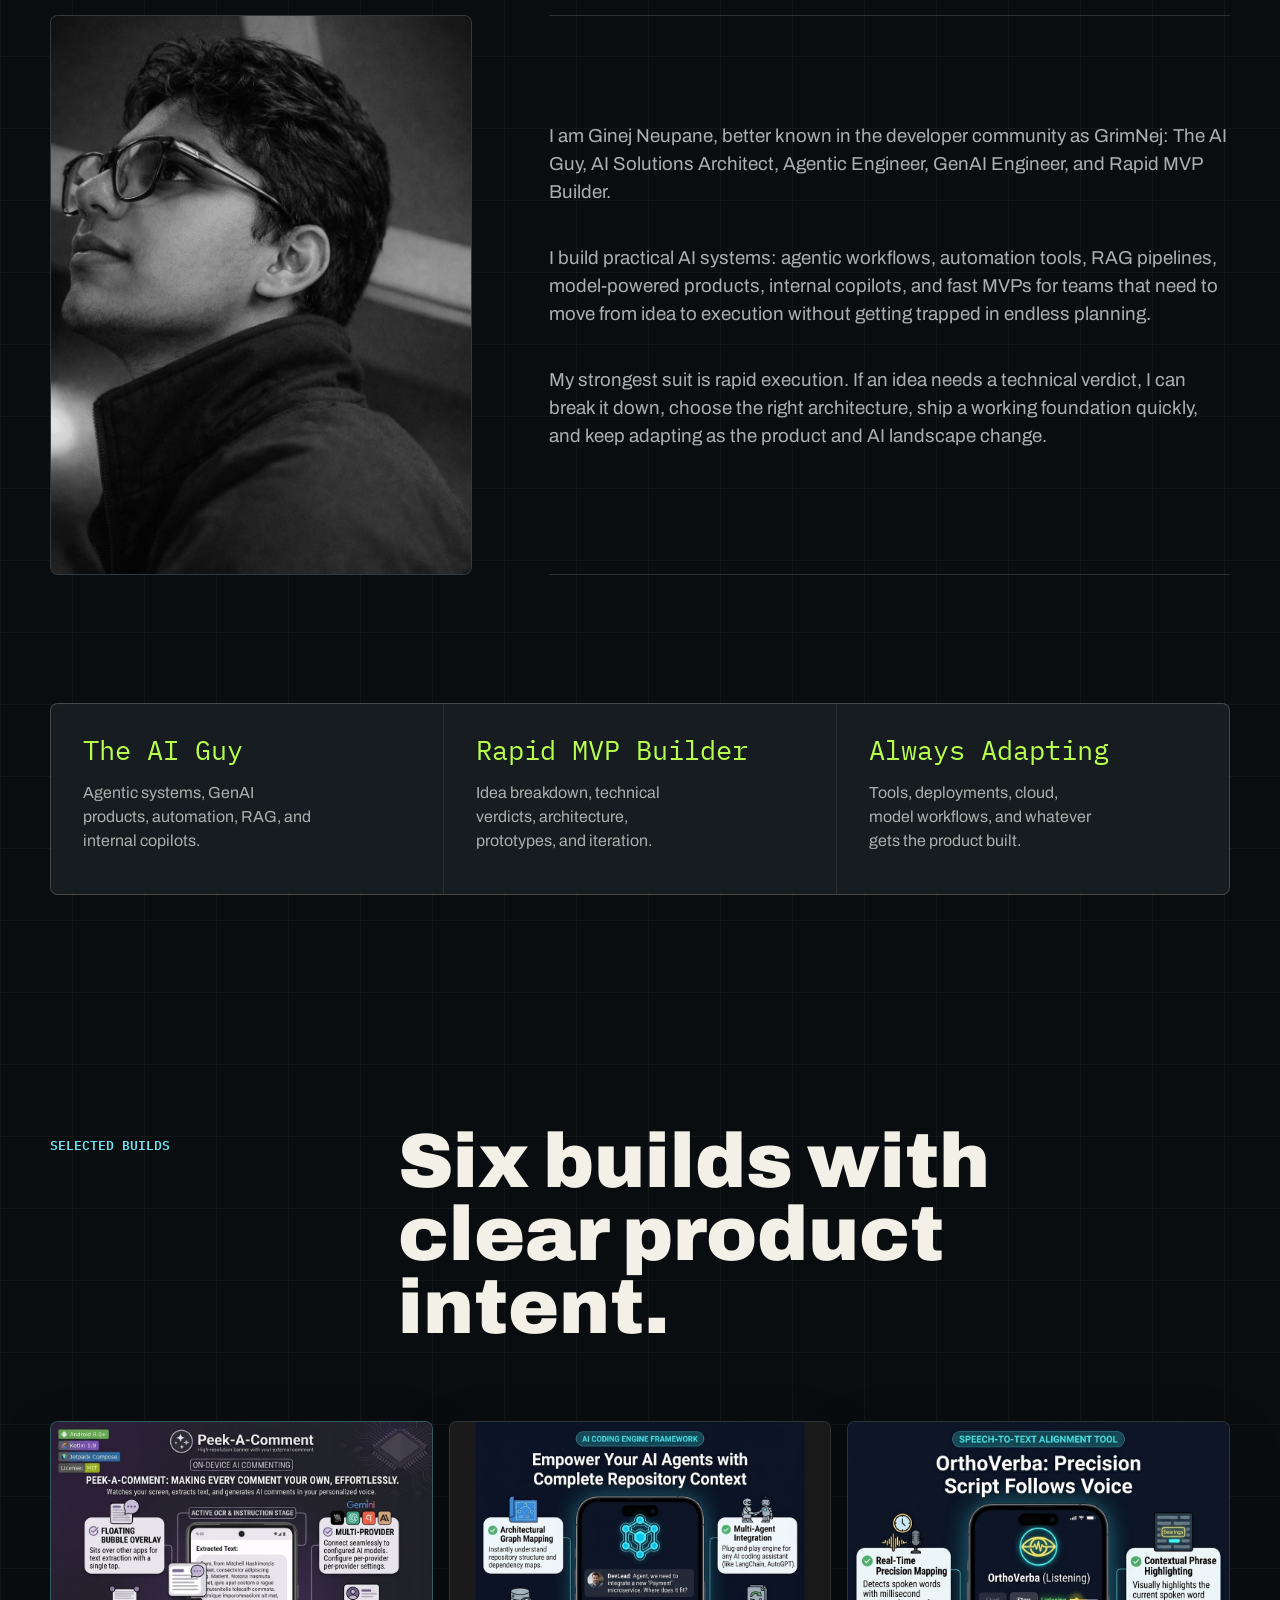
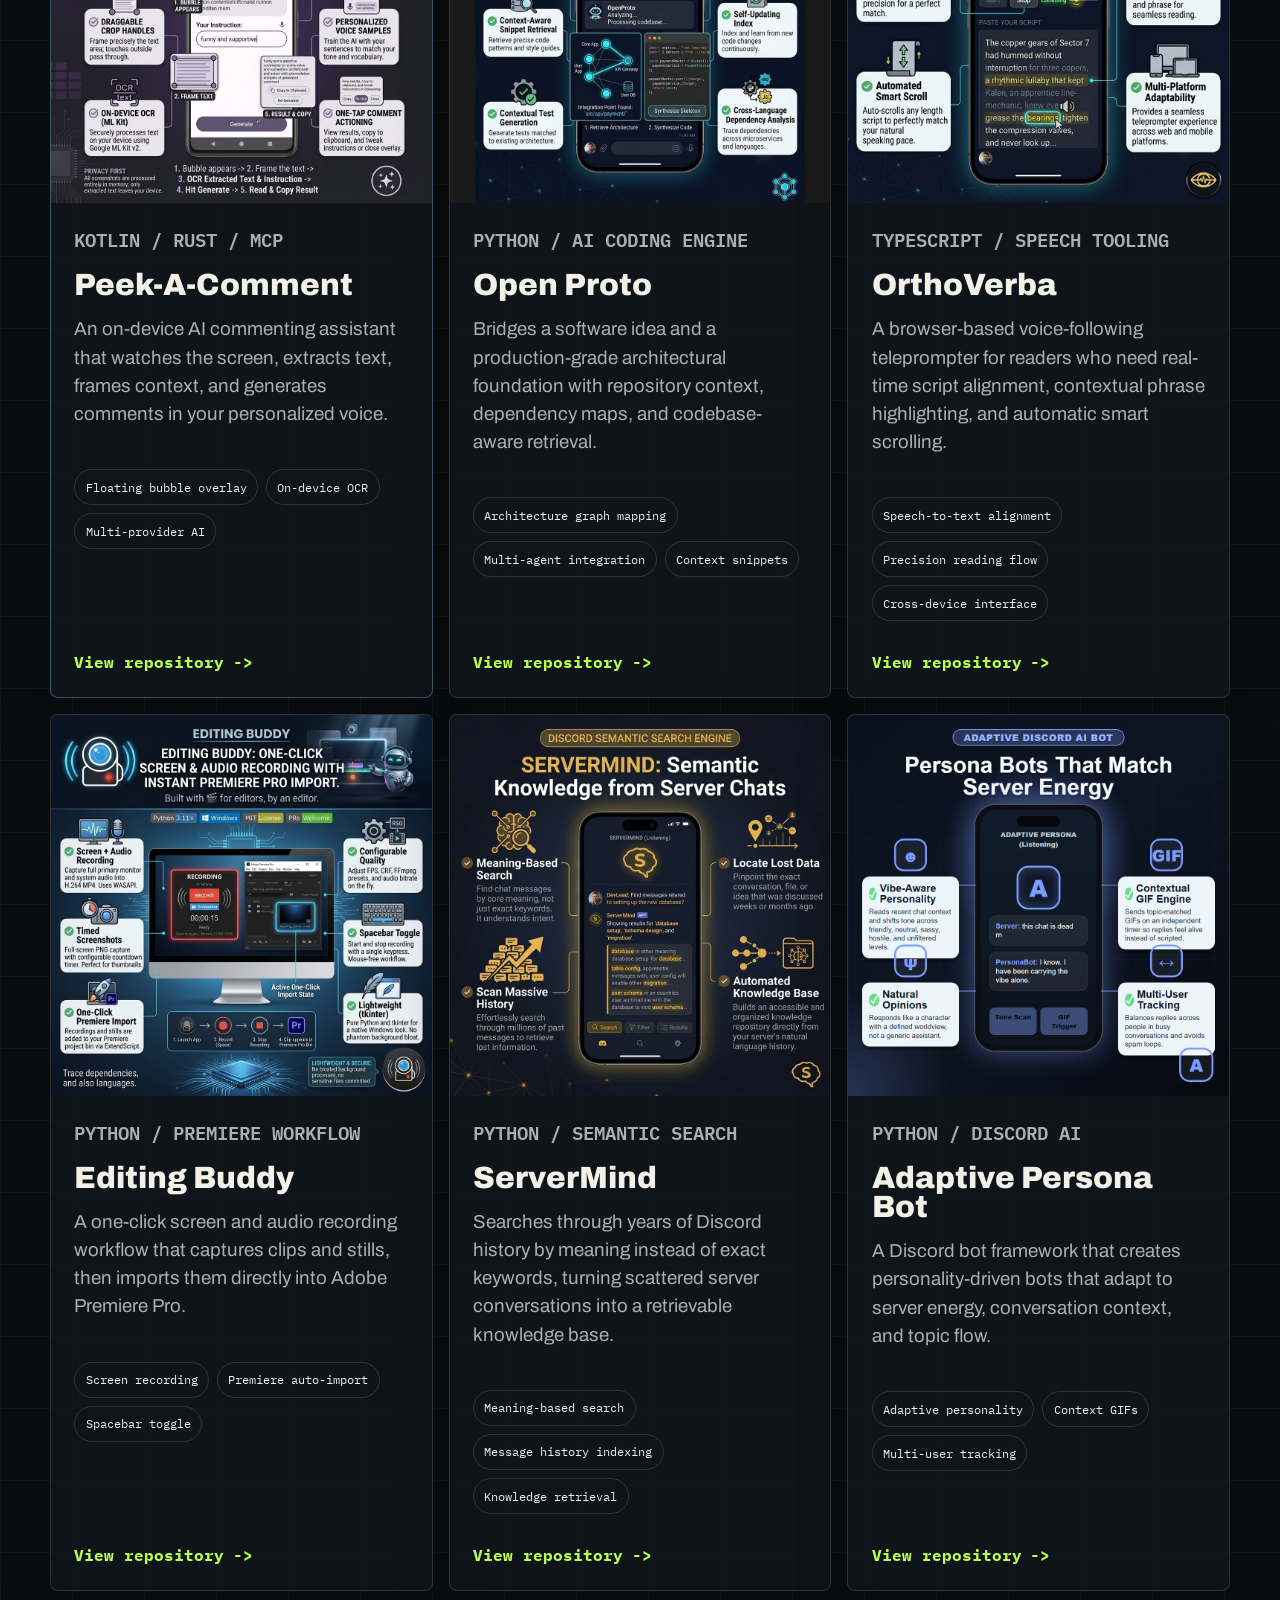
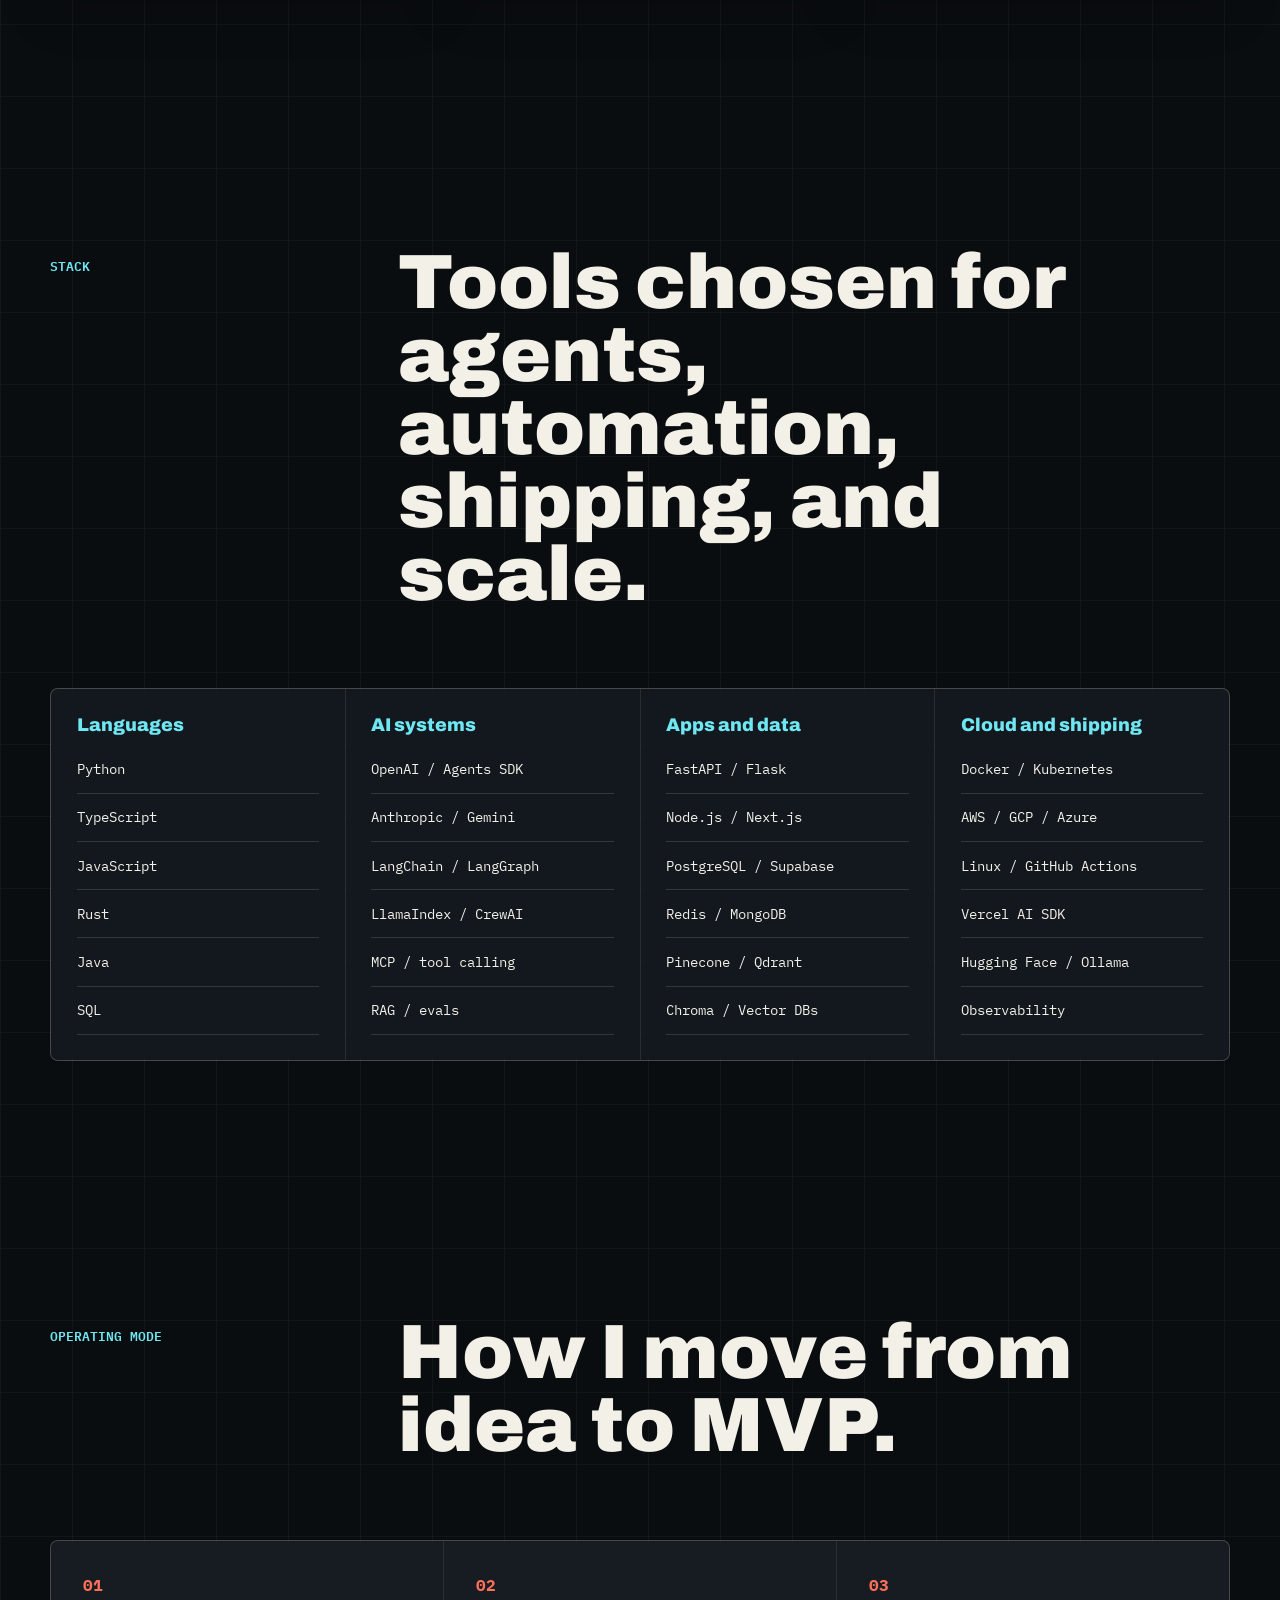
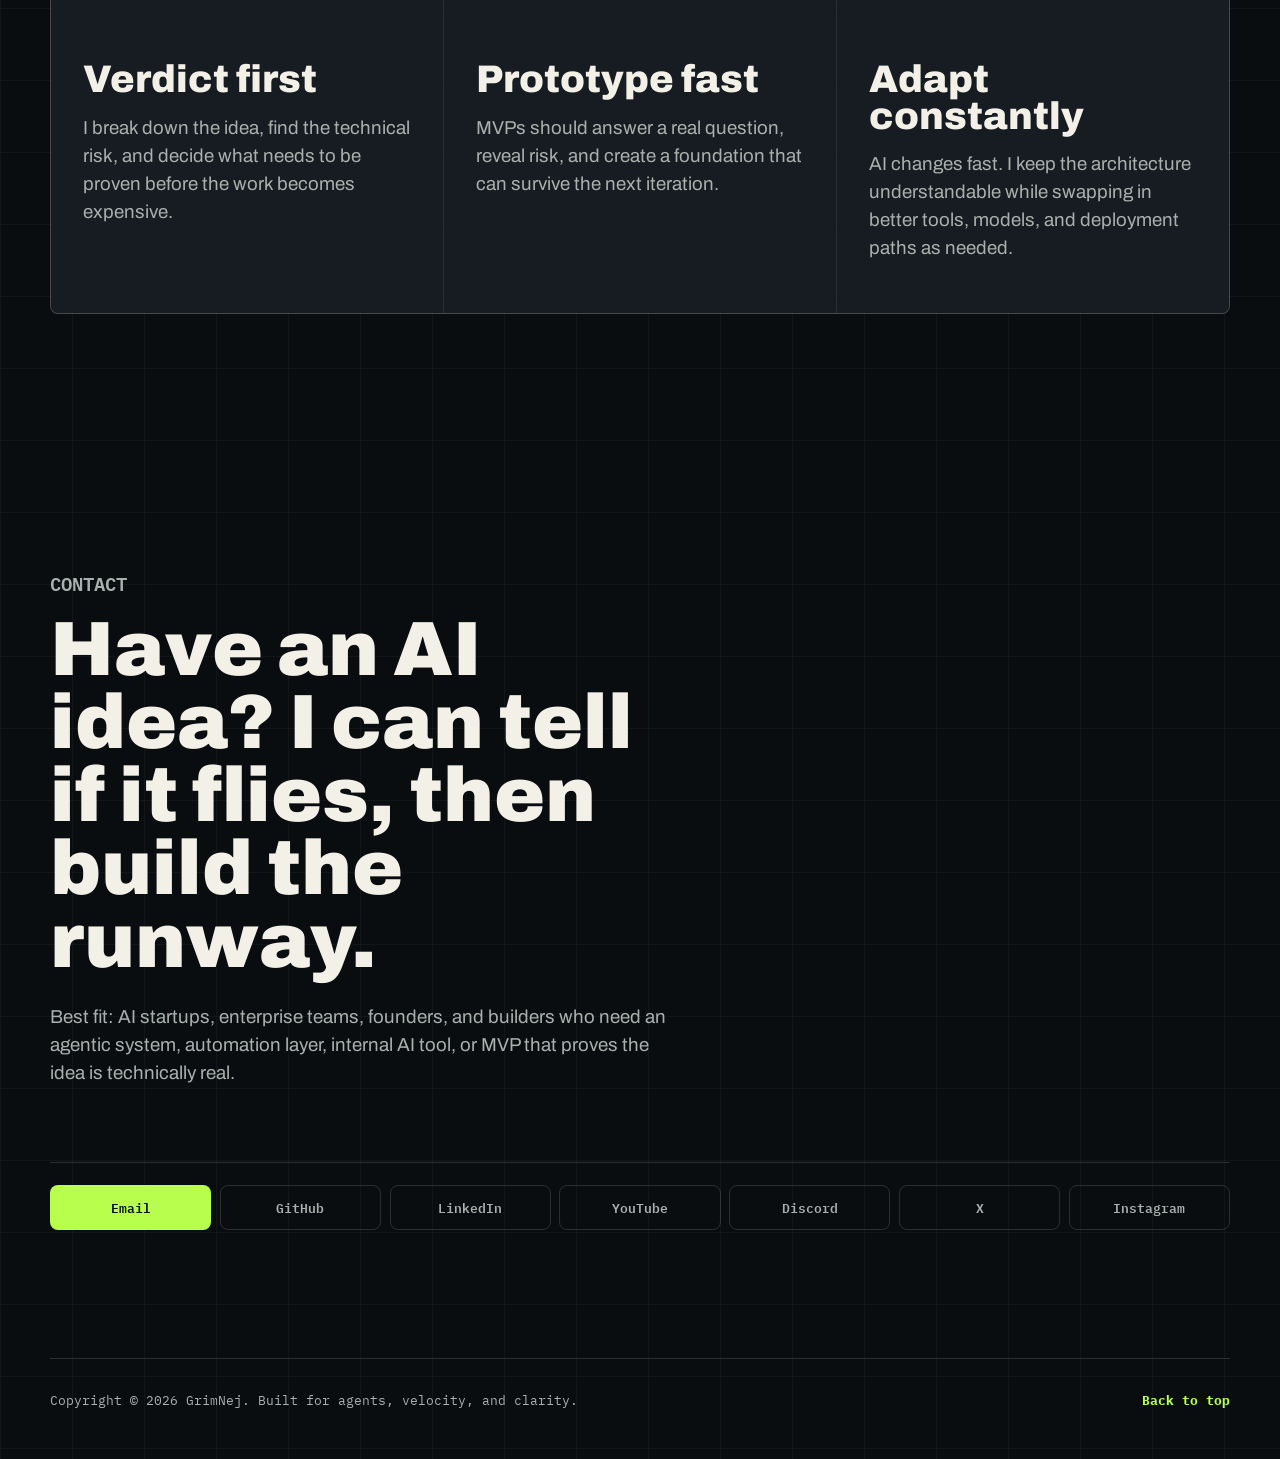
==== commit 56afeb15: "Refresh portfolio positioning and project artwork" ====
--- a/index.html
+++ b/index.html
@@ -5,7 +5,7 @@
     <meta name="viewport" content="width=device-width, initial-scale=1.0" />
     <meta
       name="description"
-      content="GrimNej, aka Ginej Neupane, builds AI prototypes, cloud-native tools, and high-performance systems from idea to working product."
+      content="Ginej Neupane, aka GrimNej, is The AI Guy: AI Solutions Architect, Agentic Engineer, GenAI Engineer, and Rapid MVP Builder."
     />
     <meta name="theme-color" content="#0a0d10" />
     <title>GrimNej | AI Systems Portfolio</title>
@@ -26,7 +26,7 @@
         <span class="brand-mark">GN</span>
         <span>
           <strong>GrimNej</strong>
-          <small>AI / Cloud / Systems</small>
+          <small>The AI Guy</small>
         </span>
       </a>
 
@@ -54,30 +54,30 @@
       <section class="hero section-shell" id="home">
         <div class="hero-copy reveal">
           <p class="eyebrow">Ginej Neupane / GrimNej</p>
-          <h1>AI systems engineer for fast prototypes that can grow up.</h1>
+          <h1>AI agents that actually do the work.</h1>
           <p class="hero-lede">
-            I turn rough product ideas into working AI and cloud-backed systems:
-            architecture, automation, RAG pipelines, bots, search tools, and MVPs
-            that show whether an idea is real.
+            I build practical AI systems: agentic workflows, automation tools,
+            RAG pipelines, model-powered products, internal copilots, and fast
+            MVPs for teams that need to move from idea to execution.
           </p>
           <div class="hero-actions" aria-label="Primary actions">
             <a class="button primary" href="#work">See selected builds</a>
-            <a class="button secondary" href="assets/resume-example.pdf" target="_blank" rel="noreferrer">
-              Download CV
+            <a class="button secondary" href="#contact">
+              Start a conversation
             </a>
           </div>
-          <div class="signal-grid" aria-label="Portfolio highlights">
+          <div class="signal-grid qualitative-grid" aria-label="Portfolio highlights">
             <div>
-              <strong>5</strong>
-              <span>featured tools</span>
+              <strong>Idea to MVP</strong>
+              <span>before the meeting gets cold</span>
             </div>
             <div>
-              <strong>36</strong>
-              <span>GitHub repos</span>
+              <strong>Always adapting</strong>
+              <span>because AI changes every other coffee break</span>
             </div>
             <div>
-              <strong>2026</strong>
-              <span>GSoC prep</span>
+              <strong>Built to ship</strong>
+              <span>architecture, tools, deployments, and iteration</span>
             </div>
           </div>
         </div>
@@ -87,10 +87,10 @@
             <img src="assets/profile-picn.png" alt="Portrait of Ginej Neupane" />
           </div>
           <div class="focus-board" aria-label="Current focus">
-            <span>Rapid MVP execution</span>
             <span>Agentic AI systems</span>
-            <span>Cloud deployment</span>
-            <span>Python automation</span>
+            <span>Automation tools</span>
+            <span>RAG pipelines</span>
+            <span>Cloud deployments</span>
           </div>
         </div>
       </section>
@@ -98,17 +98,19 @@
       <section class="marquee-band" aria-label="Core positioning">
         <div>
           <span>AI architecture</span>
-          <span>Prototype velocity</span>
-          <span>Semantic search</span>
-          <span>Cloud-ready systems</span>
-          <span>Transparent execution</span>
+          <span>Agentic workflows</span>
+          <span>Idea to MVP</span>
+          <span>Automation</span>
+          <span>RAG</span>
+          <span>Cloud deployments</span>
+          <span>Always adapting</span>
         </div>
       </section>
 
       <section class="about section-shell" id="about">
         <div class="section-kicker reveal">
           <p class="eyebrow">About</p>
-          <h2>Built for the messy middle between idea and product.</h2>
+          <h2>Built for the gap between a wild idea and a working system.</h2>
         </div>
         <div class="about-layout">
           <div class="about-image reveal">
@@ -116,22 +118,21 @@
           </div>
           <div class="about-copy reveal">
             <p>
-              I am Ginej Neupane, better known as GrimNej in the developer
-              community. I am a Bachelor of Computer Application student from
-              Nepal focused on AI, cloud computing, scalable deployment, and open
-              source engineering.
-            </p>
-            <p>
-              My strongest mode is rapid execution. I can take an unclear concept,
-              map the architecture, identify the technical risk, and produce a
-              functional prototype or MVP quickly enough to make the next decision
-              obvious.
-            </p>
-            <p>
-              I work across stacks instead of forcing one. Python, Rust,
-              TypeScript, Docker, Linux, cloud APIs, LLM workflows, and strict
-              automation are tools in the same kit: choose the right pieces, make
-              the system understandable, then ship.
+              I am Ginej Neupane, better known in the developer community as
+              GrimNej: The AI Guy, AI Solutions Architect, Agentic Engineer,
+              GenAI Engineer, and Rapid MVP Builder.
+            </p>
+            <p>
+              I build practical AI systems: agentic workflows, automation tools,
+              RAG pipelines, model-powered products, internal copilots, and fast
+              MVPs for teams that need to move from idea to execution without
+              getting trapped in endless planning.
+            </p>
+            <p>
+              My strongest suit is rapid execution. If an idea needs a technical
+              verdict, I can break it down, choose the right architecture, ship a
+              working foundation quickly, and keep adapting as the product and AI
+              landscape change.
             </p>
           </div>
         </div>
@@ -140,16 +141,16 @@
       <section class="experience section-shell" aria-label="Experience highlights">
         <div class="experience-row reveal">
           <div>
-            <span class="metric">6 mo.</span>
-            <p>AI Solutions Architect internship experience.</p>
+            <span class="metric">The AI Guy</span>
+            <p>Agentic systems, GenAI products, automation, RAG, and internal copilots.</p>
           </div>
           <div>
-            <span class="metric">BCA</span>
-            <p>Bachelor of Computer Application, 3rd year.</p>
+            <span class="metric">Rapid MVP Builder</span>
+            <p>Idea breakdown, technical verdicts, architecture, prototypes, and iteration.</p>
           </div>
           <div>
-            <span class="metric">AI/Cloud</span>
-            <p>Current specialization path and long-term engineering focus.</p>
+            <span class="metric">Always Adapting</span>
+            <p>Tools, deployments, cloud, model workflows, and whatever gets the product built.</p>
           </div>
         </div>
       </section>
@@ -167,14 +168,14 @@
               <p class="project-tag">Kotlin / Rust / MCP</p>
               <h3>Peek-A-Comment</h3>
               <p>
-                A floating overlay that watches the screen, extracts the text
-                that matters, and hands it to your favorite LLM with your own
-                commenting voice attached.
-              </p>
-              <div class="project-meta">
-                <span>Screen context capture</span>
-                <span>LLM comment drafting</span>
-                <span>MCP tool suite</span>
+                An on-device AI commenting assistant that watches the screen,
+                extracts text, frames context, and generates comments in your
+                personalized voice.
+              </p>
+              <div class="project-meta">
+                <span>Floating bubble overlay</span>
+                <span>On-device OCR</span>
+                <span>Multi-provider AI</span>
               </div>
               <a class="text-link" href="https://github.com/GrimNej/Peek-A-Comment" target="_blank" rel="noreferrer">
                 View repository
@@ -230,14 +231,14 @@
               <p class="project-tag">Python / Premiere workflow</p>
               <h3>Editing Buddy</h3>
               <p>
-                A lightweight desktop recorder that captures screen and audio,
-                then drops clips and screenshots directly into Adobe Premiere
+                A one-click screen and audio recording workflow that captures
+                clips and stills, then imports them directly into Adobe Premiere
                 Pro.
               </p>
               <div class="project-meta">
                 <span>Screen recording</span>
                 <span>Premiere auto-import</span>
-                <span>Native desktop UI</span>
+                <span>Spacebar toggle</span>
               </div>
               <a class="text-link" href="https://github.com/GrimNej/Editing-Buddy" target="_blank" rel="noreferrer">
                 View repository
@@ -292,7 +293,7 @@
       <section class="stack section-shell" id="stack">
         <div class="section-kicker reveal">
           <p class="eyebrow">Stack</p>
-          <h2>Tools chosen for speed, clarity, and scale.</h2>
+          <h2>Tools chosen for agents, automation, shipping, and scale.</h2>
         </div>
 
         <div class="stack-grid reveal">
@@ -300,36 +301,44 @@
             <h3>Languages</h3>
             <ul>
               <li>Python</li>
+              <li>TypeScript</li>
+              <li>JavaScript</li>
               <li>Rust</li>
-              <li>JavaScript</li>
-              <li>TypeScript</li>
+              <li>Java</li>
+              <li>SQL</li>
             </ul>
           </div>
           <div class="stack-column">
             <h3>AI systems</h3>
             <ul>
-              <li>Agentic AI</li>
-              <li>Generative AI</li>
-              <li>RAG pipelines</li>
-              <li>Machine learning</li>
+              <li>OpenAI / Agents SDK</li>
+              <li>Anthropic / Gemini</li>
+              <li>LangChain / LangGraph</li>
+              <li>LlamaIndex / CrewAI</li>
+              <li>MCP / tool calling</li>
+              <li>RAG / evals</li>
             </ul>
           </div>
           <div class="stack-column">
-            <h3>Infrastructure</h3>
+            <h3>Apps and data</h3>
             <ul>
-              <li>AWS</li>
-              <li>Google Cloud</li>
-              <li>Docker</li>
-              <li>Linux / Bash</li>
+              <li>FastAPI / Flask</li>
+              <li>Node.js / Next.js</li>
+              <li>PostgreSQL / Supabase</li>
+              <li>Redis / MongoDB</li>
+              <li>Pinecone / Qdrant</li>
+              <li>Chroma / Vector DBs</li>
             </ul>
           </div>
           <div class="stack-column">
-            <h3>Delivery</h3>
+            <h3>Cloud and shipping</h3>
             <ul>
-              <li>CI/CD basics</li>
-              <li>Architecture planning</li>
-              <li>Prototype validation</li>
-              <li>Technical transparency</li>
+              <li>Docker / Kubernetes</li>
+              <li>AWS / GCP / Azure</li>
+              <li>Linux / GitHub Actions</li>
+              <li>Vercel AI SDK</li>
+              <li>Hugging Face / Ollama</li>
+              <li>Observability</li>
             </ul>
           </div>
         </div>
@@ -338,31 +347,31 @@
       <section class="principles section-shell" aria-label="Operating principles">
         <div class="section-kicker reveal">
           <p class="eyebrow">Operating mode</p>
-          <h2>How I approach hard builds.</h2>
+          <h2>How I move from idea to MVP.</h2>
         </div>
         <div class="principle-grid">
           <article class="principle reveal">
             <span>01</span>
             <h3>Verdict first</h3>
             <p>
-              I identify whether the concept is technically viable before the
-              work becomes expensive.
+              I break down the idea, find the technical risk, and decide what
+              needs to be proven before the work becomes expensive.
             </p>
           </article>
           <article class="principle reveal">
             <span>02</span>
-            <h3>Prototype with intent</h3>
+            <h3>Prototype fast</h3>
             <p>
               MVPs should answer a real question, reveal risk, and create a
-              foundation the next version can use.
+              foundation that can survive the next iteration.
             </p>
           </article>
           <article class="principle reveal">
             <span>03</span>
-            <h3>Explain the system</h3>
-            <p>
-              Clear architecture and transparent tradeoffs matter as much as
-              working code.
+            <h3>Adapt constantly</h3>
+            <p>
+              AI changes fast. I keep the architecture understandable while
+              swapping in better tools, models, and deployment paths as needed.
             </p>
           </article>
         </div>
@@ -371,11 +380,11 @@
       <section class="contact section-shell" id="contact">
         <div class="contact-copy reveal">
           <p class="eyebrow">Contact</p>
-          <h2>Bring a rough idea. I will help make it testable.</h2>
+          <h2>Have an AI idea? I can tell if it flies, then build the runway.</h2>
           <p>
             Best fit: AI startups, enterprise teams, founders, and builders who
-            need fast technical validation or a prototype that can become a
-            serious product.
+            need an agentic system, automation layer, internal AI tool, or MVP
+            that proves the idea is technically real.
           </p>
         </div>
         <div class="contact-rail reveal" aria-label="Contact and social profiles">
@@ -384,14 +393,14 @@
           <a href="https://www.linkedin.com/in/grimnej/" target="_blank" rel="noreferrer">LinkedIn</a>
           <a href="https://www.youtube.com/@grimnej" target="_blank" rel="noreferrer">YouTube</a>
           <a href="https://discord.com/users/713227090635391046" target="_blank" rel="noreferrer">Discord</a>
-          <a href="https://twitter.com/grimnej1" target="_blank" rel="noreferrer">Twitter</a>
+          <a href="https://x.com/grimnej1" target="_blank" rel="noreferrer">X</a>
           <a href="https://www.instagram.com/grimnej/" target="_blank" rel="noreferrer">Instagram</a>
         </div>
       </section>
     </main>
 
     <footer class="site-footer">
-      <p>Copyright &copy; <span data-year>2026</span> GrimNej. Built for velocity and clarity.</p>
+      <p>Copyright &copy; <span data-year>2026</span> GrimNej. Built for agents, velocity, and clarity.</p>
       <a href="#home">Back to top</a>
     </footer>
 
--- a/style.css
+++ b/style.css
@@ -321,6 +321,20 @@
   color: var(--muted);
 }
 
+.qualitative-grid strong {
+  max-width: 10ch;
+  color: var(--acid);
+  font-size: clamp(1.05rem, 1.6vw, 1.45rem);
+  line-height: 1.05;
+}
+
+.qualitative-grid span {
+  display: block;
+  margin-top: 0.75rem;
+  font-size: 0.88rem;
+  line-height: 1.35;
+}
+
 .hero-visual {
   display: grid;
   gap: 1rem;
@@ -543,6 +557,12 @@
 .experience-row p {
   max-width: 26ch;
   margin: 1rem 0 0;
+}
+
+.experience-row .metric {
+  color: var(--acid);
+  font-size: clamp(1.1rem, 2.1vw, 2rem);
+  line-height: 1.05;
 }
 
 .project-grid {
@@ -674,7 +694,7 @@
 }
 
 .stack-column {
-  min-height: 310px;
+  min-height: 360px;
   padding: clamp(1.1rem, 3vw, 1.6rem);
   background: rgba(17, 23, 29, 0.9);
 }
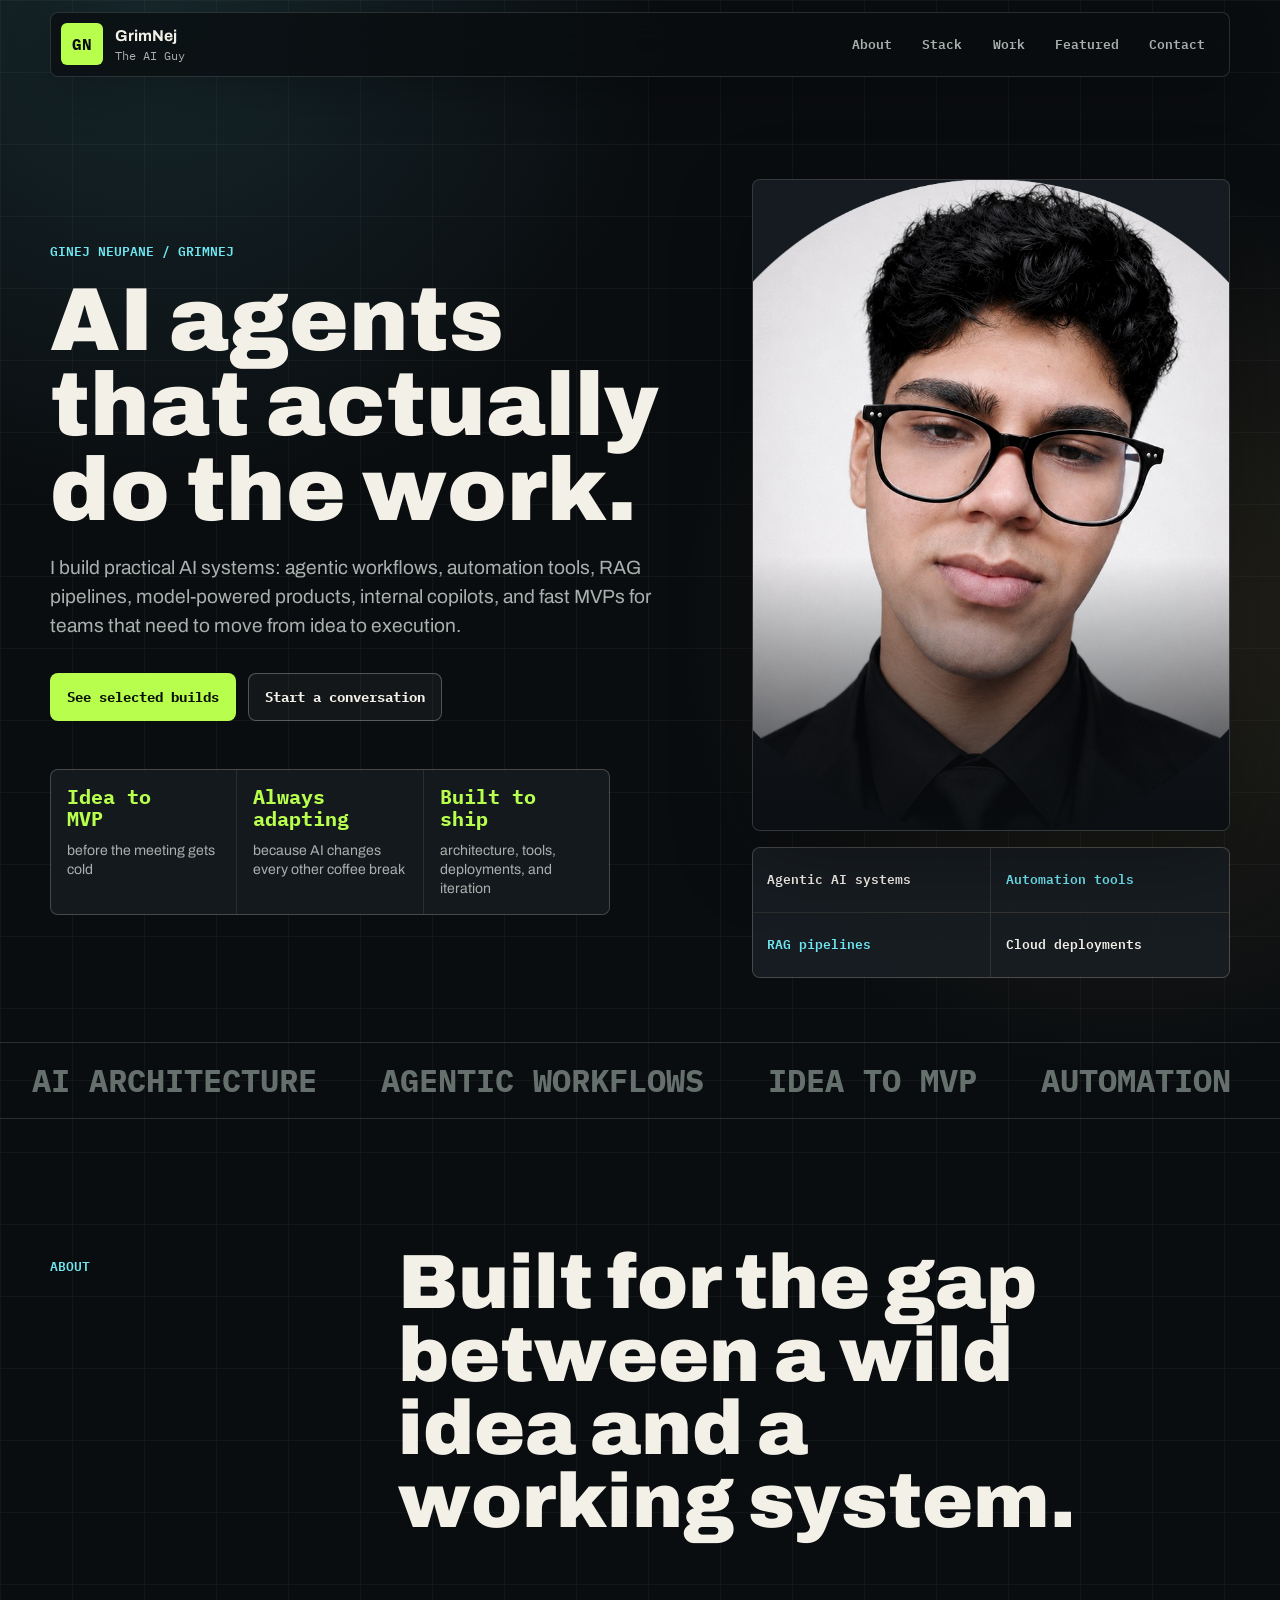
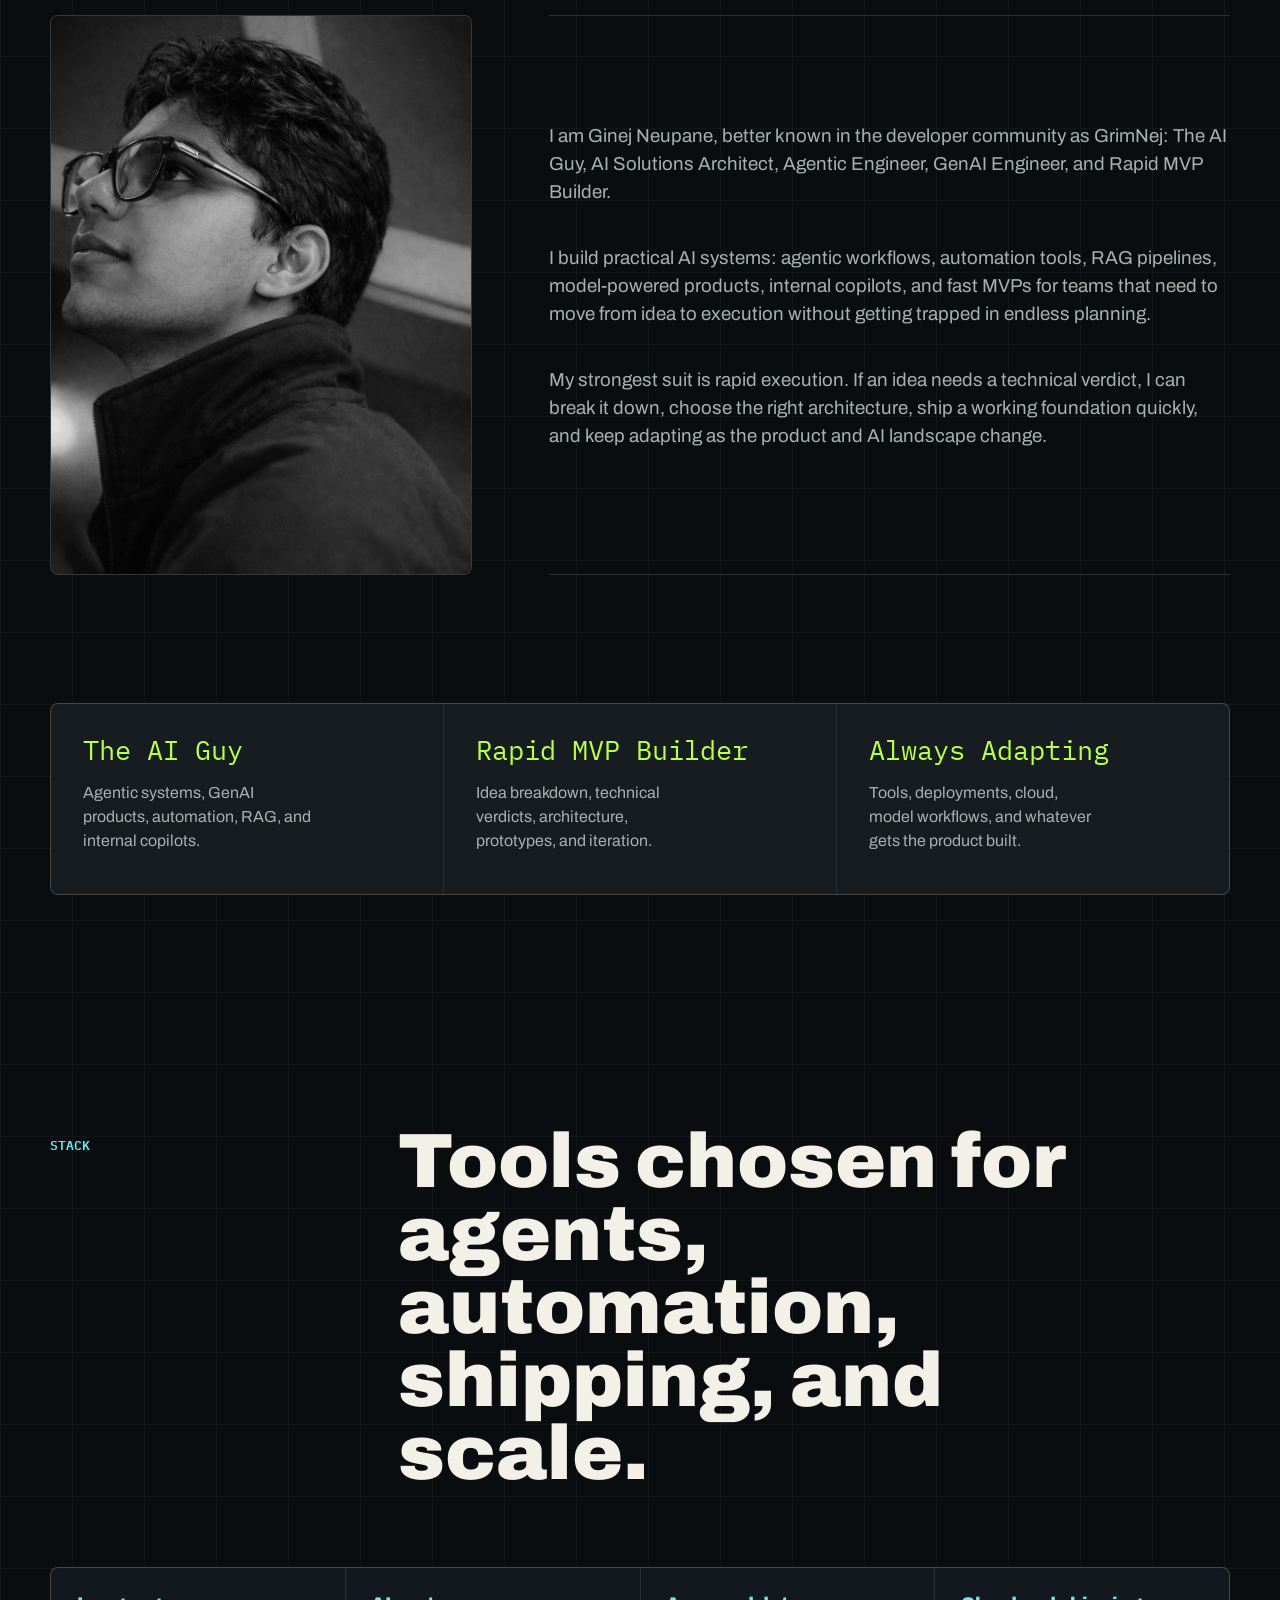
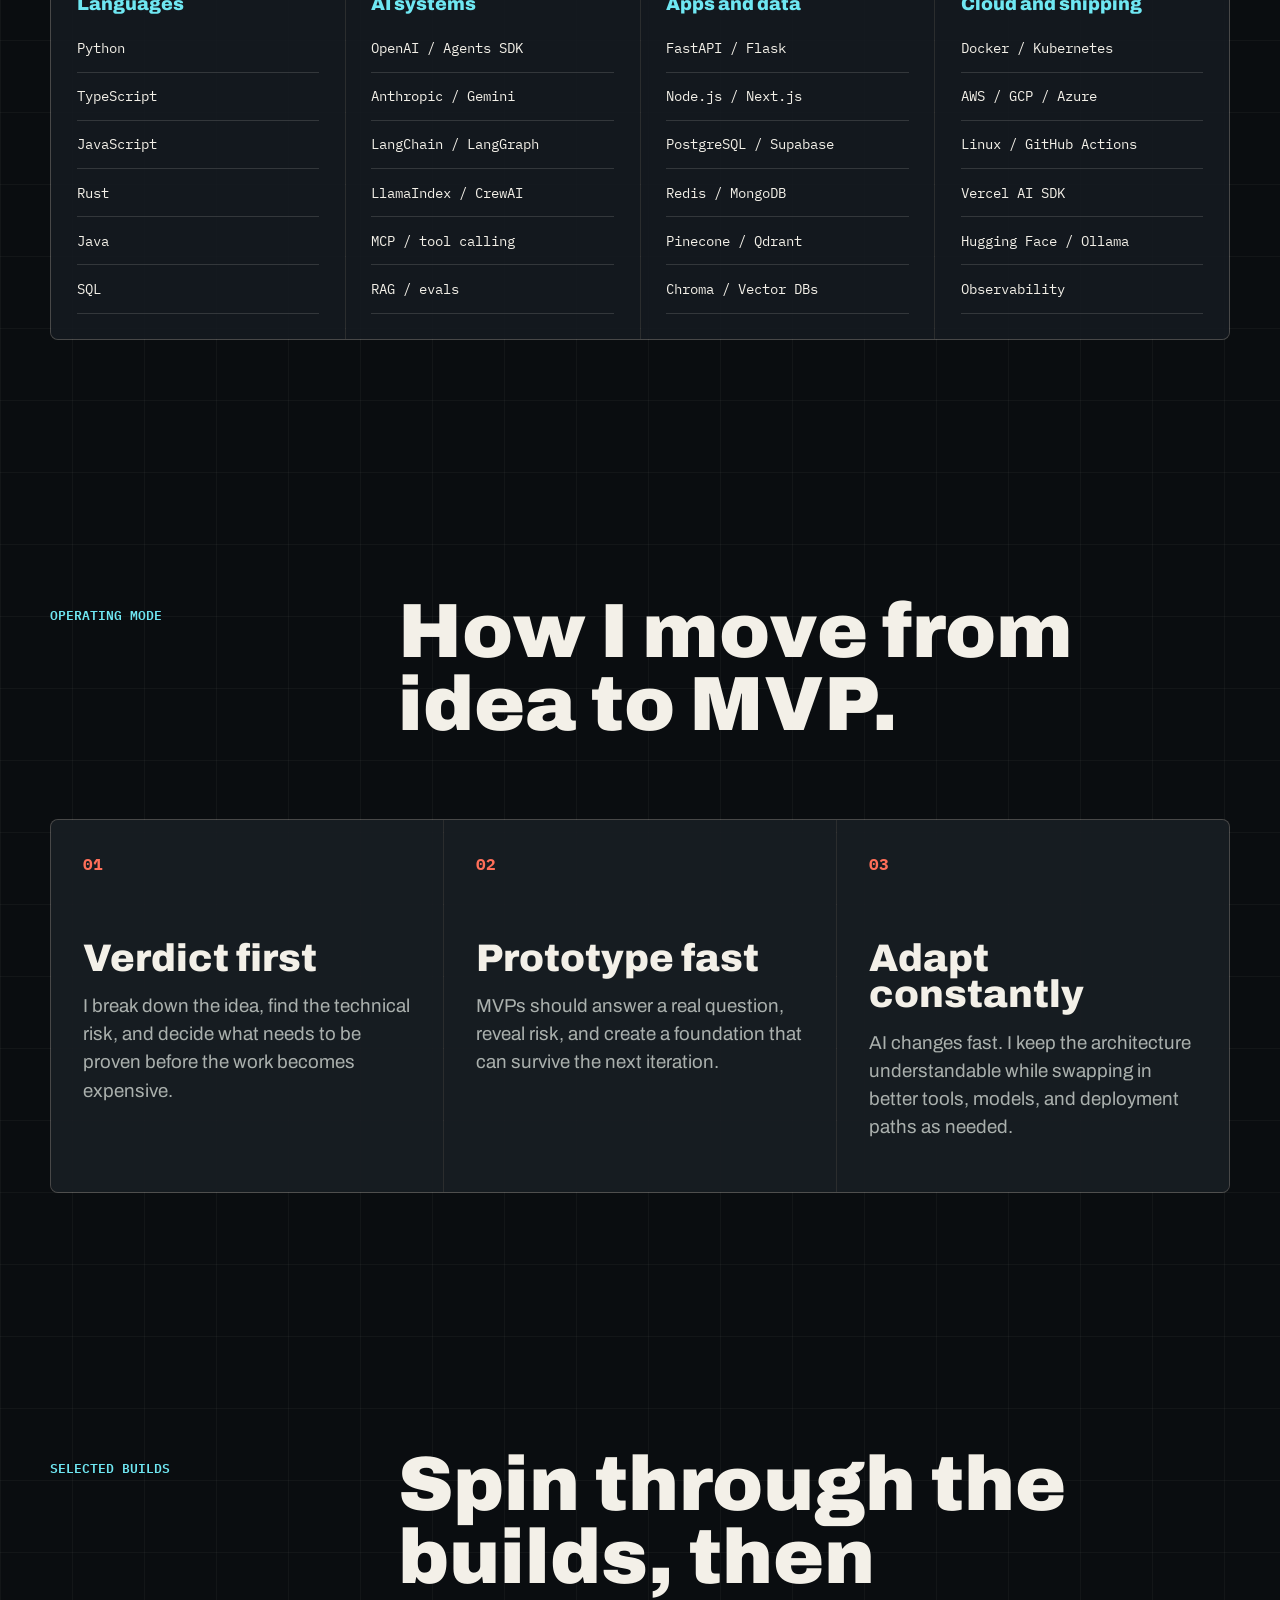
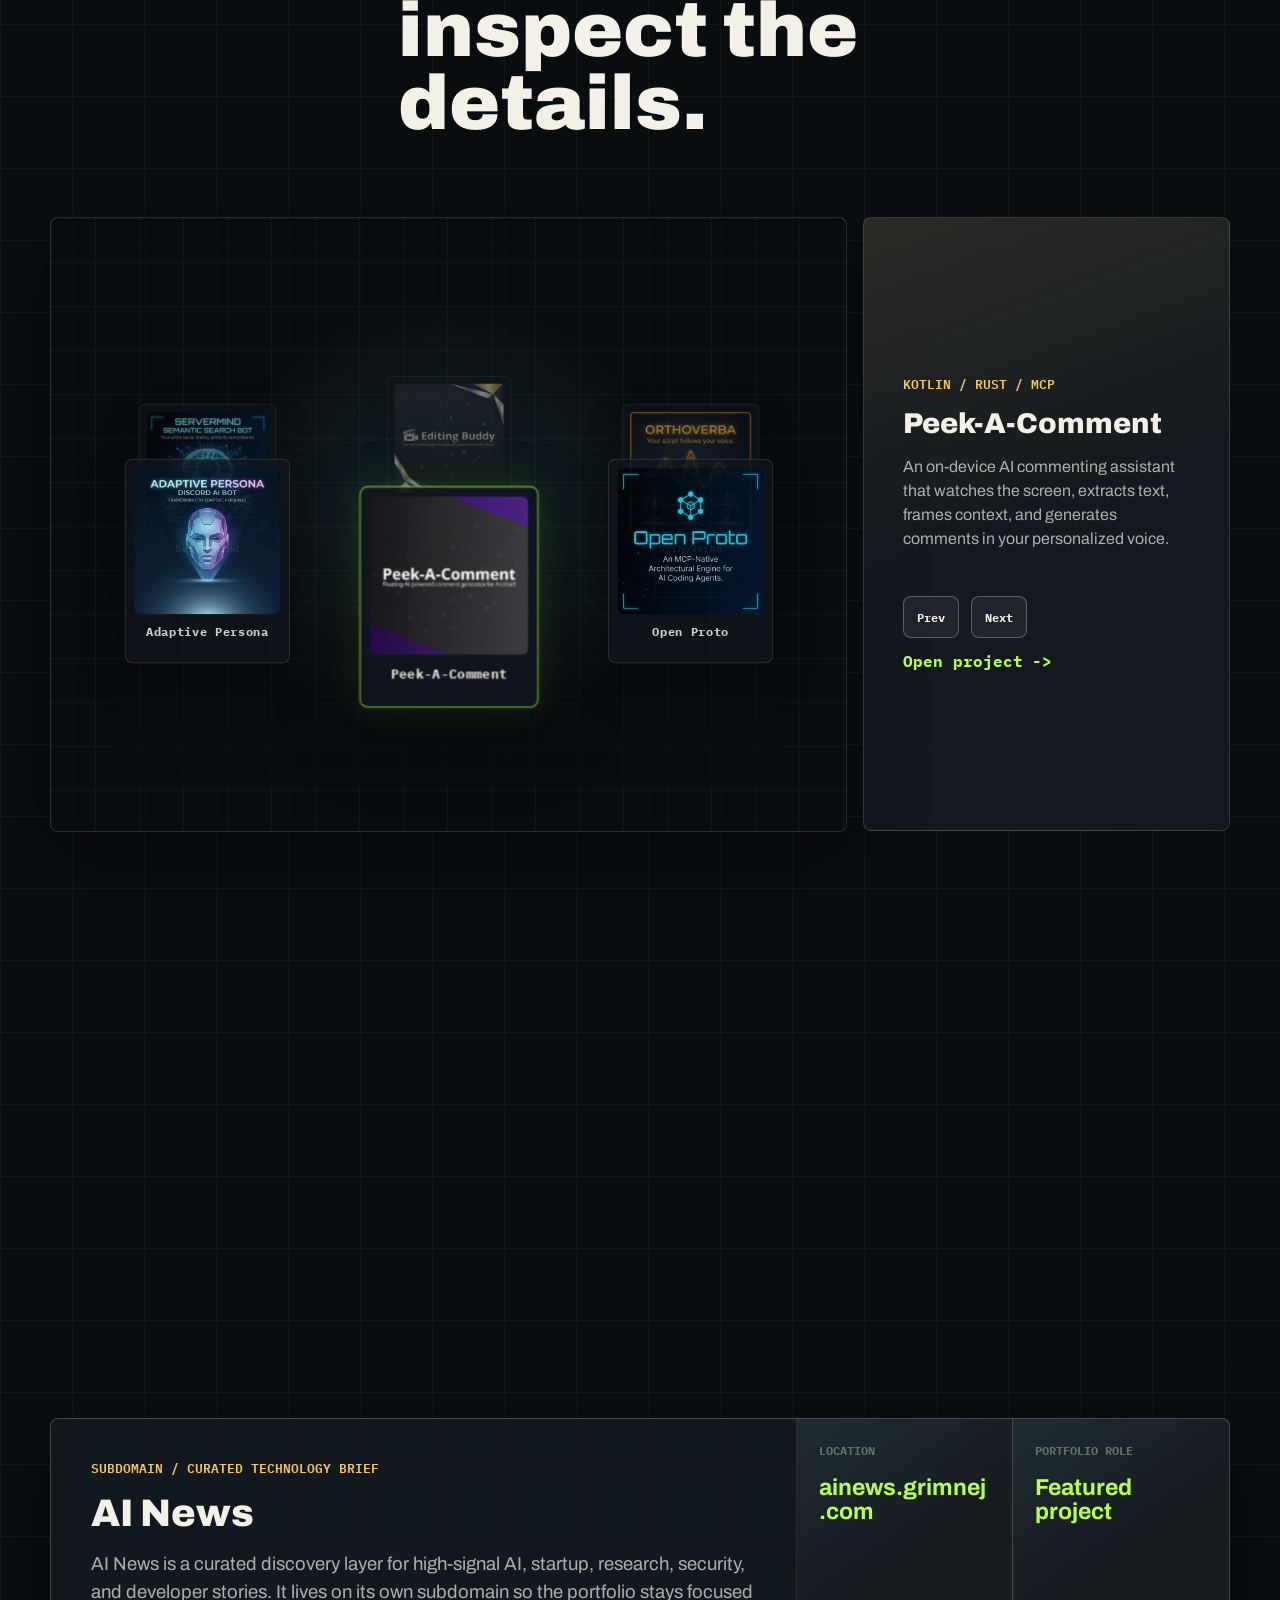
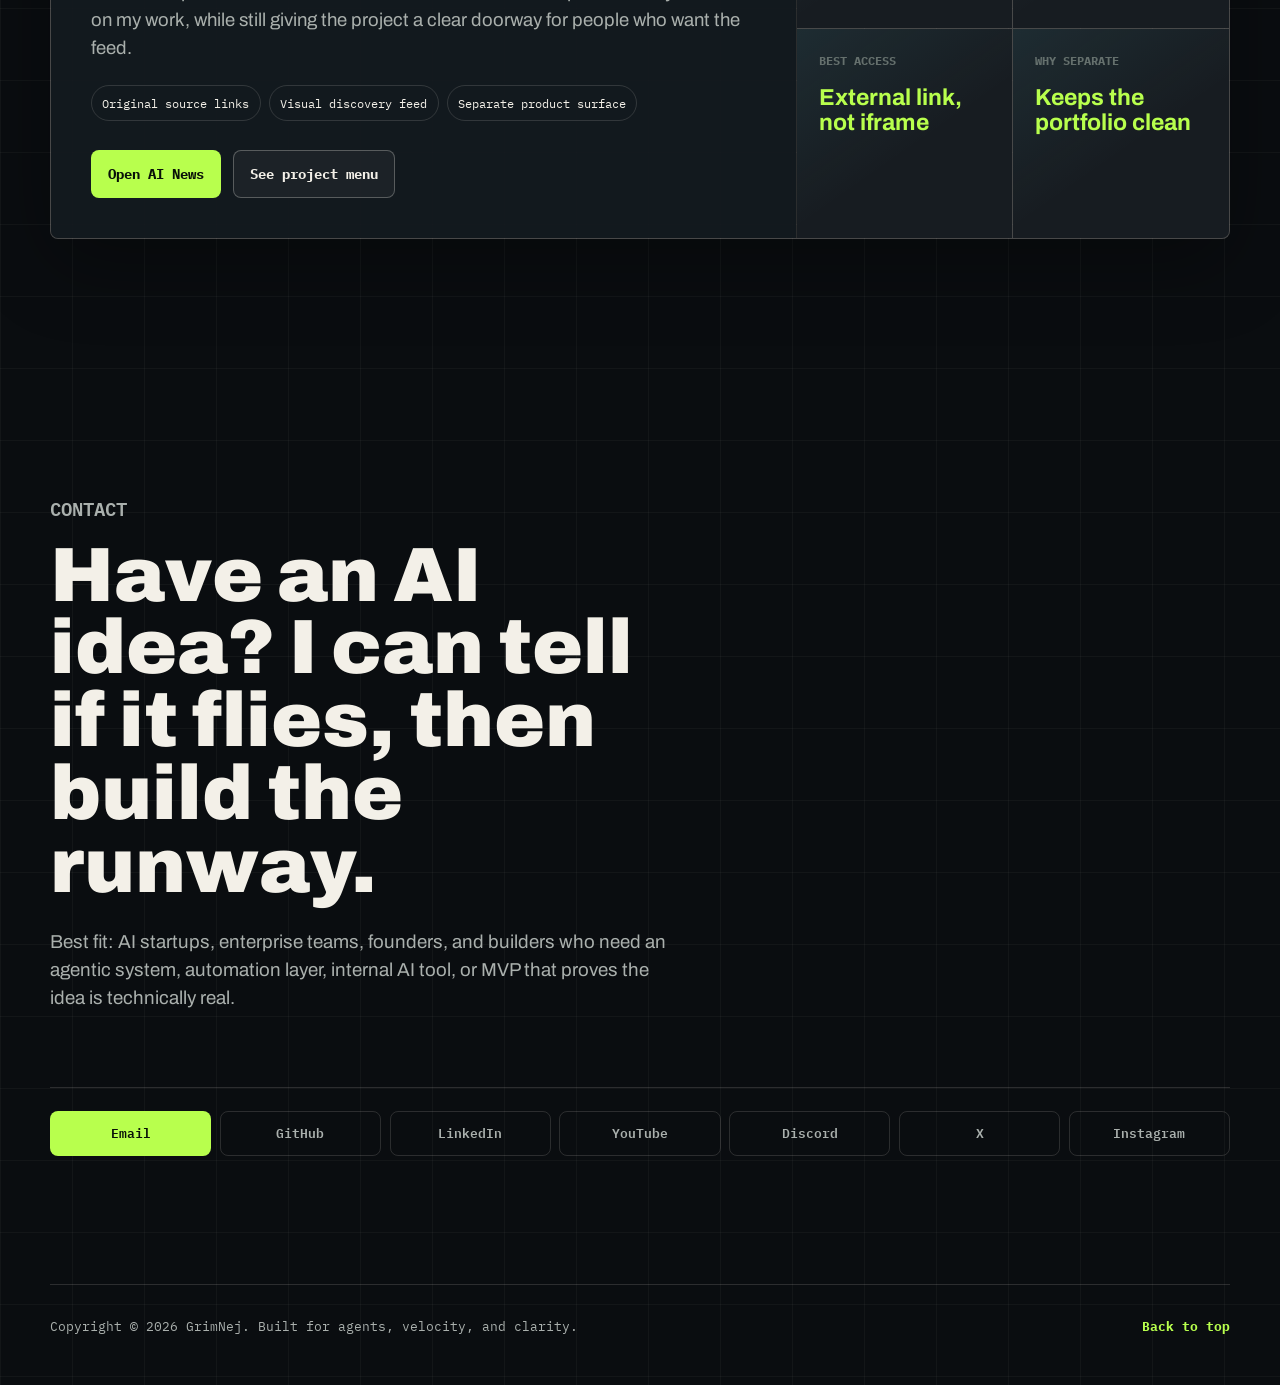
==== commit 47ab9966: "Enhance portfolio projects and featured AI News" ====
--- a/index.html
+++ b/index.html
@@ -43,8 +43,9 @@
         </button>
         <div class="nav-panel" data-nav-panel>
           <a href="#about">About</a>
+          <a href="#stack">Stack</a>
           <a href="#work">Work</a>
-          <a href="#stack">Stack</a>
+          <a href="#ai-news">Featured</a>
           <a href="#contact">Contact</a>
         </div>
       </nav>
@@ -155,139 +156,168 @@
         </div>
       </section>
 
+      <section class="signal-desk section-shell" id="ai-news">
+        <div class="section-kicker reveal">
+          <p class="eyebrow">Featured project</p>
+          <h2>A focused side project without crowding the portfolio.</h2>
+        </div>
+
+        <div class="news-bridge reveal">
+          <div class="news-bridge-copy">
+            <p class="project-tag">Subdomain / curated technology brief</p>
+            <h3>AI News</h3>
+            <p>
+              AI News is a curated discovery layer for high-signal AI, startup,
+              research, security, and developer stories. It lives on its own
+              subdomain so the portfolio stays focused on my work, while still
+              giving the project a clear doorway for people who want the feed.
+            </p>
+            <div class="project-meta">
+              <span>Original source links</span>
+              <span>Visual discovery feed</span>
+              <span>Separate product surface</span>
+            </div>
+            <div class="bridge-actions">
+              <a class="button primary" href="https://ainews.grimnej.com" target="_blank" rel="noreferrer">
+                Open AI News
+              </a>
+              <a class="button secondary" href="#work">See project menu</a>
+            </div>
+          </div>
+
+          <div class="news-console" aria-label="AI News positioning">
+            <div>
+              <span>Location</span>
+              <strong>ainews.grimnej.com</strong>
+            </div>
+            <div>
+              <span>Portfolio role</span>
+              <strong>Featured project</strong>
+            </div>
+            <div>
+              <span>Best access</span>
+              <strong>External link, not iframe</strong>
+            </div>
+            <div>
+              <span>Why separate</span>
+              <strong>Keeps the portfolio clean</strong>
+            </div>
+          </div>
+        </div>
+      </section>
+
       <section class="work section-shell" id="work">
         <div class="section-kicker reveal">
           <p class="eyebrow">Selected builds</p>
-          <h2>Six builds with clear product intent.</h2>
-        </div>
-
-        <div class="project-grid">
-          <article class="project-card featured reveal">
-            <img src="assets/project-peek-a-comment.png" alt="Peek-A-Comment project preview" />
-            <div class="project-content">
-              <p class="project-tag">Kotlin / Rust / MCP</p>
-              <h3>Peek-A-Comment</h3>
-              <p>
-                An on-device AI commenting assistant that watches the screen,
-                extracts text, frames context, and generates comments in your
-                personalized voice.
-              </p>
-              <div class="project-meta">
-                <span>Floating bubble overlay</span>
-                <span>On-device OCR</span>
-                <span>Multi-provider AI</span>
-              </div>
-              <a class="text-link" href="https://github.com/GrimNej/Peek-A-Comment" target="_blank" rel="noreferrer">
-                View repository
+          <h2>Spin through the builds, then inspect the details.</h2>
+        </div>
+
+        <div class="project-orbit reveal" data-project-orbit>
+          <div
+            class="orbit-stage"
+            data-orbit-stage
+            aria-label="Interactive project menu. Drag horizontally or use the controls."
+          >
+            <div class="orbit-ring" data-orbit-ring>
+              <button
+                class="orbit-node"
+                type="button"
+                data-orbit-node
+                data-title="Peek-A-Comment"
+                data-tag="Kotlin / Rust / MCP"
+                data-brief="An on-device AI commenting assistant that watches the screen, extracts text, frames context, and generates comments in your personalized voice."
+                data-link="https://github.com/GrimNej/Peek-A-Comment"
+                data-image="assets/project-peek-a-comment.png"
+              >
+                <img src="assets/project-peek-a-comment.png" alt="" />
+                <span>Peek-A-Comment</span>
+              </button>
+              <button
+                class="orbit-node"
+                type="button"
+                data-orbit-node
+                data-title="Open Proto"
+                data-tag="Python / AI coding engine"
+                data-brief="Bridges a software idea and a production-grade architectural foundation with repository context, dependency maps, and codebase-aware retrieval."
+                data-link="https://github.com/GrimNej/Open-Proto"
+                data-image="assets/project-1-new.png"
+              >
+                <img src="assets/project-1-new.png" alt="" />
+                <span>Open Proto</span>
+              </button>
+              <button
+                class="orbit-node"
+                type="button"
+                data-orbit-node
+                data-title="OrthoVerba"
+                data-tag="TypeScript / speech tooling"
+                data-brief="A browser-based voice-following teleprompter with real-time script alignment, contextual phrase highlighting, and automatic smart scrolling."
+                data-link="https://github.com/GrimNej/Project-OrthoVerba"
+                data-image="assets/project-2-new.png"
+              >
+                <img src="assets/project-2-new.png" alt="" />
+                <span>OrthoVerba</span>
+              </button>
+              <button
+                class="orbit-node"
+                type="button"
+                data-orbit-node
+                data-title="Editing Buddy"
+                data-tag="Python / Premiere workflow"
+                data-brief="A one-click screen and audio recording workflow that captures clips and stills, then imports them directly into Adobe Premiere Pro."
+                data-link="https://github.com/GrimNej/Editing-Buddy"
+                data-image="assets/project-editing-buddy.png"
+              >
+                <img src="assets/project-editing-buddy.png" alt="" />
+                <span>Editing Buddy</span>
+              </button>
+              <button
+                class="orbit-node"
+                type="button"
+                data-orbit-node
+                data-title="ServerMind"
+                data-tag="Python / semantic search"
+                data-brief="Searches through years of Discord history by meaning instead of exact keywords, turning scattered server conversations into a retrievable knowledge base."
+                data-link="https://github.com/GrimNej/ServerMind-Semantic-Search-Bot"
+                data-image="assets/project-3-new.png"
+              >
+                <img src="assets/project-3-new.png" alt="" />
+                <span>ServerMind</span>
+              </button>
+              <button
+                class="orbit-node"
+                type="button"
+                data-orbit-node
+                data-title="Adaptive Persona Bot"
+                data-tag="Python / Discord AI"
+                data-brief="A Discord bot framework that creates personality-driven bots that adapt to server energy, conversation context, and topic flow."
+                data-link="https://github.com/GrimNej/Adaptive-Persona-Discord-Ai-Bot"
+                data-image="assets/project-adaptive-persona.png"
+              >
+                <img src="assets/project-adaptive-persona.png" alt="" />
+                <span>Adaptive Persona</span>
+              </button>
+            </div>
+          </div>
+
+          <aside class="orbit-panel" aria-live="polite">
+            <p class="project-tag" data-orbit-tag>Kotlin / Rust / MCP</p>
+            <h3 data-orbit-title>Peek-A-Comment</h3>
+            <p data-orbit-brief>
+              An on-device AI commenting assistant that watches the screen,
+              extracts text, frames context, and generates comments in your
+              personalized voice.
+            </p>
+            <div class="orbit-controls" aria-label="Project menu controls">
+              <button type="button" data-orbit-prev aria-label="Previous project">Prev</button>
+              <button type="button" data-orbit-next aria-label="Next project">Next</button>
+              <a class="text-link" href="https://github.com/GrimNej/Peek-A-Comment" target="_blank" rel="noreferrer" data-orbit-link>
+                Open project
               </a>
             </div>
-          </article>
-
-          <article class="project-card reveal">
-            <img src="assets/project-1-new.png" alt="Open Proto project preview" />
-            <div class="project-content">
-              <p class="project-tag">Python / AI coding engine</p>
-              <h3>Open Proto</h3>
-              <p>
-                Bridges a software idea and a production-grade architectural
-                foundation with repository context, dependency maps, and
-                codebase-aware retrieval.
-              </p>
-              <div class="project-meta">
-                <span>Architecture graph mapping</span>
-                <span>Multi-agent integration</span>
-                <span>Context snippets</span>
-              </div>
-              <a class="text-link" href="https://github.com/GrimNej/Open-Proto" target="_blank" rel="noreferrer">
-                View repository
-              </a>
-            </div>
-          </article>
-
-          <article class="project-card reveal">
-            <img src="assets/project-2-new.png" alt="OrthoVerba project preview" />
-            <div class="project-content">
-              <p class="project-tag">TypeScript / speech tooling</p>
-              <h3>OrthoVerba</h3>
-              <p>
-                A browser-based voice-following teleprompter for readers who need
-                real-time script alignment, contextual phrase highlighting, and
-                automatic smart scrolling.
-              </p>
-              <div class="project-meta">
-                <span>Speech-to-text alignment</span>
-                <span>Precision reading flow</span>
-                <span>Cross-device interface</span>
-              </div>
-              <a class="text-link" href="https://github.com/GrimNej/Project-OrthoVerba" target="_blank" rel="noreferrer">
-                View repository
-              </a>
-            </div>
-          </article>
-
-          <article class="project-card reveal">
-            <img src="assets/project-editing-buddy.png" alt="Editing Buddy project preview" />
-            <div class="project-content">
-              <p class="project-tag">Python / Premiere workflow</p>
-              <h3>Editing Buddy</h3>
-              <p>
-                A one-click screen and audio recording workflow that captures
-                clips and stills, then imports them directly into Adobe Premiere
-                Pro.
-              </p>
-              <div class="project-meta">
-                <span>Screen recording</span>
-                <span>Premiere auto-import</span>
-                <span>Spacebar toggle</span>
-              </div>
-              <a class="text-link" href="https://github.com/GrimNej/Editing-Buddy" target="_blank" rel="noreferrer">
-                View repository
-              </a>
-            </div>
-          </article>
-
-          <article class="project-card reveal">
-            <img src="assets/project-3-new.png" alt="ServerMind project preview" />
-            <div class="project-content">
-              <p class="project-tag">Python / semantic search</p>
-              <h3>ServerMind</h3>
-              <p>
-                Searches through years of Discord history by meaning instead of
-                exact keywords, turning scattered server conversations into a
-                retrievable knowledge base.
-              </p>
-              <div class="project-meta">
-                <span>Meaning-based search</span>
-                <span>Message history indexing</span>
-                <span>Knowledge retrieval</span>
-              </div>
-              <a class="text-link" href="https://github.com/GrimNej/ServerMind-Semantic-Search-Bot" target="_blank" rel="noreferrer">
-                View repository
-              </a>
-            </div>
-          </article>
-
-          <article class="project-card reveal">
-            <img src="assets/project-adaptive-persona.png" alt="Adaptive Persona Discord AI Bot project preview" />
-            <div class="project-content">
-              <p class="project-tag">Python / Discord AI</p>
-              <h3>Adaptive Persona Bot</h3>
-              <p>
-                A Discord bot framework that creates personality-driven bots
-                that adapt to server energy, conversation context, and topic
-                flow.
-              </p>
-              <div class="project-meta">
-                <span>Adaptive personality</span>
-                <span>Context GIFs</span>
-                <span>Multi-user tracking</span>
-              </div>
-              <a class="text-link" href="https://github.com/GrimNej/Adaptive-Persona-Discord-Ai-Bot" target="_blank" rel="noreferrer">
-                View repository
-              </a>
-            </div>
-          </article>
-        </div>
+          </aside>
+        </div>
+
       </section>
 
       <section class="stack section-shell" id="stack">
--- a/style.css
+++ b/style.css
@@ -48,6 +48,47 @@
   overflow: hidden;
 }
 
+main {
+  display: flex;
+  flex-direction: column;
+}
+
+.hero {
+  order: 1;
+}
+
+.marquee-band {
+  order: 2;
+}
+
+.about {
+  order: 3;
+}
+
+.experience {
+  order: 4;
+}
+
+.stack {
+  order: 5;
+}
+
+.principles {
+  order: 6;
+}
+
+.work {
+  order: 7;
+}
+
+.signal-desk {
+  order: 8;
+}
+
+.contact {
+  order: 9;
+}
+
 img {
   display: block;
   max-width: 100%;
@@ -475,7 +516,41 @@
   }
 }
 
+@keyframes panel-sheen {
+  from {
+    transform: translateX(-120%) skewX(-14deg);
+  }
+
+  to {
+    transform: translateX(180%) skewX(-14deg);
+  }
+}
+
+@keyframes active-card-breathe {
+  0%,
+  100% {
+    box-shadow: 0 24px 76px rgba(0, 0, 0, 0.38), 0 0 28px rgba(184, 255, 77, 0.12);
+  }
+
+  50% {
+    box-shadow: 0 28px 86px rgba(0, 0, 0, 0.42), 0 0 46px rgba(184, 255, 77, 0.2);
+  }
+}
+
+@keyframes title-settle {
+  from {
+    opacity: 0.72;
+    transform: translateY(8px);
+  }
+
+  to {
+    opacity: 1;
+    transform: translateY(0);
+  }
+}
+
 .about,
+.signal-desk,
 .work,
 .stack,
 .principles,
@@ -563,6 +638,290 @@
   color: var(--acid);
   font-size: clamp(1.1rem, 2.1vw, 2rem);
   line-height: 1.05;
+}
+
+.signal-desk {
+  padding-top: clamp(3rem, 7vw, 6rem);
+}
+
+.news-bridge {
+  display: grid;
+  grid-template-columns: minmax(0, 1fr) minmax(320px, 0.58fr);
+  gap: 1px;
+  border: 1px solid var(--line);
+  border-radius: var(--radius);
+  overflow: hidden;
+  background: var(--line);
+  box-shadow: var(--shadow);
+}
+
+.news-bridge-copy,
+.news-console {
+  background: rgba(17, 23, 29, 0.92);
+}
+
+.news-bridge-copy {
+  padding: clamp(1.4rem, 4vw, 2.5rem);
+}
+
+.news-bridge-copy h3 {
+  max-width: 9ch;
+  margin-bottom: 1.25rem;
+  color: var(--ink);
+}
+
+.news-bridge-copy p:not(.project-tag) {
+  max-width: 680px;
+  color: var(--muted);
+  font-size: clamp(1rem, 1.45vw, 1.18rem);
+}
+
+.bridge-actions {
+  display: flex;
+  flex-wrap: wrap;
+  gap: 0.75rem;
+  margin-top: 1.8rem;
+}
+
+.news-console {
+  display: grid;
+  grid-template-columns: repeat(2, minmax(0, 1fr));
+  gap: 1px;
+  background: var(--line);
+}
+
+.news-console div {
+  min-height: 155px;
+  padding: clamp(1rem, 2.4vw, 1.35rem);
+  background:
+    linear-gradient(145deg, rgba(111, 231, 242, 0.08), transparent 56%),
+    rgba(21, 27, 32, 0.96);
+}
+
+.news-console span {
+  display: block;
+  color: var(--faint);
+  font-family: "IBM Plex Mono", monospace;
+  font-size: 0.78rem;
+  font-weight: 700;
+  text-transform: uppercase;
+}
+
+.news-console strong {
+  display: block;
+  margin-top: 1.05rem;
+  color: var(--acid);
+  font-size: clamp(1.05rem, 1.8vw, 1.45rem);
+  line-height: 1.05;
+  overflow-wrap: anywhere;
+}
+
+.project-orbit {
+  display: grid;
+  grid-template-columns: minmax(0, 1fr) minmax(320px, 0.46fr);
+  gap: 1rem;
+  margin-bottom: 0;
+}
+
+.orbit-stage {
+  position: relative;
+  min-height: clamp(460px, 48vw, 620px);
+  border: 1px solid var(--line);
+  border-radius: var(--radius);
+  background:
+    linear-gradient(rgba(255, 255, 255, 0.035) 1px, transparent 1px),
+    linear-gradient(90deg, rgba(255, 255, 255, 0.035) 1px, transparent 1px),
+    radial-gradient(circle at 50% 50%, rgba(111, 231, 242, 0.12), transparent 46%),
+    rgba(10, 13, 16, 0.86);
+  background-size: 44px 44px, 44px 44px, auto, auto;
+  box-shadow: var(--shadow);
+  cursor: grab;
+  overflow: hidden;
+  touch-action: pan-y;
+  user-select: none;
+}
+
+.orbit-stage::before {
+  content: "";
+  position: absolute;
+  inset: 12%;
+  border: 1px solid rgba(243, 240, 232, 0.09);
+  border-radius: 50%;
+  transform: rotateX(68deg);
+}
+
+.orbit-stage::after {
+  content: "";
+  position: absolute;
+  inset: auto 8% 8%;
+  height: 28%;
+  background: linear-gradient(transparent, rgba(10, 13, 16, 0.78));
+  pointer-events: none;
+}
+
+.orbit-stage.is-dragging {
+  cursor: grabbing;
+}
+
+.orbit-ring {
+  position: absolute;
+  inset: 0;
+}
+
+.orbit-node {
+  position: absolute;
+  left: 50%;
+  top: 50%;
+  display: grid;
+  width: clamp(122px, 15vw, 172px);
+  min-height: clamp(152px, 18vw, 208px);
+  grid-template-rows: 1fr auto;
+  gap: 0.65rem;
+  border: 1px solid rgba(243, 240, 232, 0.16);
+  border-radius: var(--radius);
+  background: rgba(17, 23, 29, 0.9);
+  color: var(--ink);
+  font: inherit;
+  padding: 0.55rem;
+  box-shadow: 0 18px 54px rgba(0, 0, 0, 0.28);
+  transform: translate(-50%, -50%);
+  transition: border-color 180ms ease, box-shadow 180ms ease, opacity 180ms ease, filter 180ms ease;
+}
+
+.orbit-node img {
+  width: 100%;
+  aspect-ratio: 1 / 1;
+  border-radius: 6px;
+  object-fit: cover;
+  background: var(--panel);
+  pointer-events: none;
+}
+
+.orbit-node span {
+  display: block;
+  color: var(--ink);
+  font-family: "IBM Plex Mono", monospace;
+  font-size: clamp(0.66rem, 1vw, 0.8rem);
+  font-weight: 700;
+  line-height: 1.2;
+  min-height: 2.4em;
+  overflow-wrap: break-word;
+  text-align: center;
+}
+
+.orbit-node:hover,
+.orbit-node:focus-visible,
+.orbit-node.is-active {
+  border-color: rgba(184, 255, 77, 0.72);
+  box-shadow: 0 24px 76px rgba(0, 0, 0, 0.38), 0 0 34px rgba(184, 255, 77, 0.14);
+  outline: none;
+}
+
+.orbit-node.is-active {
+  animation: active-card-breathe 3.2s ease-in-out infinite;
+  filter: saturate(1.08);
+}
+
+.orbit-panel {
+  position: relative;
+  isolation: isolate;
+  display: grid;
+  align-content: center;
+  min-width: 0;
+  min-height: clamp(460px, 48vw, 620px);
+  border: 1px solid var(--line);
+  border-radius: var(--radius);
+  background:
+    linear-gradient(160deg, rgba(243, 201, 105, 0.1), transparent 48%),
+    rgba(21, 27, 32, 0.92);
+  container-type: inline-size;
+  overflow: hidden;
+  padding: clamp(1.75rem, 4vw, 2.45rem);
+}
+
+.orbit-panel::before {
+  content: "";
+  position: absolute;
+  inset: 0;
+  z-index: -1;
+  background:
+    radial-gradient(circle at 18% 18%, rgba(184, 255, 77, 0.12), transparent 32%),
+    linear-gradient(90deg, transparent, rgba(255, 255, 255, 0.07), transparent);
+  opacity: 0.7;
+  transform: translateX(-120%) skewX(-14deg);
+  animation: panel-sheen 8s ease-in-out infinite;
+}
+
+.orbit-panel > * {
+  width: min(100%, 38rem);
+  max-width: min(100%, 38rem);
+}
+
+.orbit-panel h3 {
+  width: calc(100% - clamp(1.35rem, 7cqi, 2rem));
+  max-width: 100%;
+  margin-bottom: 1rem;
+  font-size: clamp(1.7rem, 10cqi, 2.7rem);
+  line-height: 1.03;
+  hyphens: auto;
+  overflow-wrap: anywhere;
+  text-wrap: wrap;
+  word-break: normal;
+}
+
+.orbit-panel h3.is-changing {
+  animation: title-settle 260ms ease both;
+}
+
+.orbit-panel .project-tag {
+  width: calc(100% - clamp(0.75rem, 4cqi, 1.25rem));
+  max-width: calc(100% - clamp(0.75rem, 4cqi, 1.25rem));
+  line-height: 1.35;
+  overflow-wrap: anywhere;
+}
+
+.orbit-panel p:not(.project-tag) {
+  color: var(--muted);
+  width: calc(100% - clamp(0.75rem, 4cqi, 1.25rem));
+  max-width: calc(100% - clamp(0.75rem, 4cqi, 1.25rem));
+  font-size: clamp(1rem, 4.5cqi, 1.12rem);
+  overflow-wrap: anywhere;
+}
+
+.orbit-controls {
+  display: flex;
+  flex-wrap: wrap;
+  gap: 0.7rem;
+  align-items: center;
+  margin-top: 1.8rem;
+  width: calc(100% - clamp(0.75rem, 4cqi, 1.25rem));
+  max-width: calc(100% - clamp(0.75rem, 4cqi, 1.25rem));
+}
+
+.orbit-controls button {
+  min-height: 42px;
+  border: 1px solid var(--line-strong);
+  border-radius: var(--radius);
+  background: rgba(255, 255, 255, 0.055);
+  color: var(--ink);
+  cursor: pointer;
+  font-family: "IBM Plex Mono", monospace;
+  font-size: 0.78rem;
+  font-weight: 700;
+  padding: 0.68rem 0.82rem;
+  transition: transform 180ms ease, border-color 180ms ease, background 180ms ease;
+}
+
+.orbit-controls button:hover,
+.orbit-controls button:focus-visible {
+  transform: translateY(-2px);
+  border-color: var(--cyan);
+  outline: none;
+}
+
+.orbit-controls .text-link {
+  margin-top: 0;
+  overflow-wrap: anywhere;
 }
 
 .project-grid {
--- a/mediaqueries.css
+++ b/mediaqueries.css
@@ -1,6 +1,8 @@
 @media screen and (max-width: 1060px) {
   .hero,
   .about-layout,
+  .news-bridge,
+  .project-orbit,
   .contact {
     grid-template-columns: 1fr;
   }
@@ -39,8 +41,13 @@
     grid-template-columns: repeat(2, minmax(0, 1fr));
   }
 
-  .project-grid {
-    grid-template-columns: repeat(2, minmax(0, 1fr));
+  .project-orbit {
+    gap: 0.75rem;
+  }
+
+  .orbit-panel {
+    min-height: auto;
+    padding: clamp(1.55rem, 5vw, 2rem);
   }
 }
 
@@ -125,8 +132,16 @@
     grid-template-columns: 1fr;
   }
 
-  .project-grid {
-    grid-template-columns: 1fr;
+  .news-console {
+    grid-template-columns: 1fr;
+  }
+
+  .news-console div {
+    min-height: 118px;
+  }
+
+  .orbit-stage {
+    min-height: 430px;
   }
 
   .project-content {
@@ -192,6 +207,7 @@
   }
 
   .about,
+  .signal-desk,
   .work,
   .stack,
   .principles,
@@ -213,6 +229,33 @@
     grid-template-columns: 1fr;
   }
 
+  .bridge-actions {
+    display: grid;
+    grid-template-columns: 1fr;
+  }
+
+  .orbit-stage {
+    min-height: 390px;
+  }
+
+  .orbit-panel {
+    padding: 1.35rem;
+  }
+
+  .orbit-node {
+    width: clamp(106px, 34vw, 132px);
+    min-height: 142px;
+  }
+
+  .orbit-controls {
+    display: grid;
+    grid-template-columns: repeat(2, minmax(0, 1fr));
+  }
+
+  .orbit-controls .text-link {
+    grid-column: 1 / -1;
+  }
+
   .project-meta span {
     width: 100%;
   }
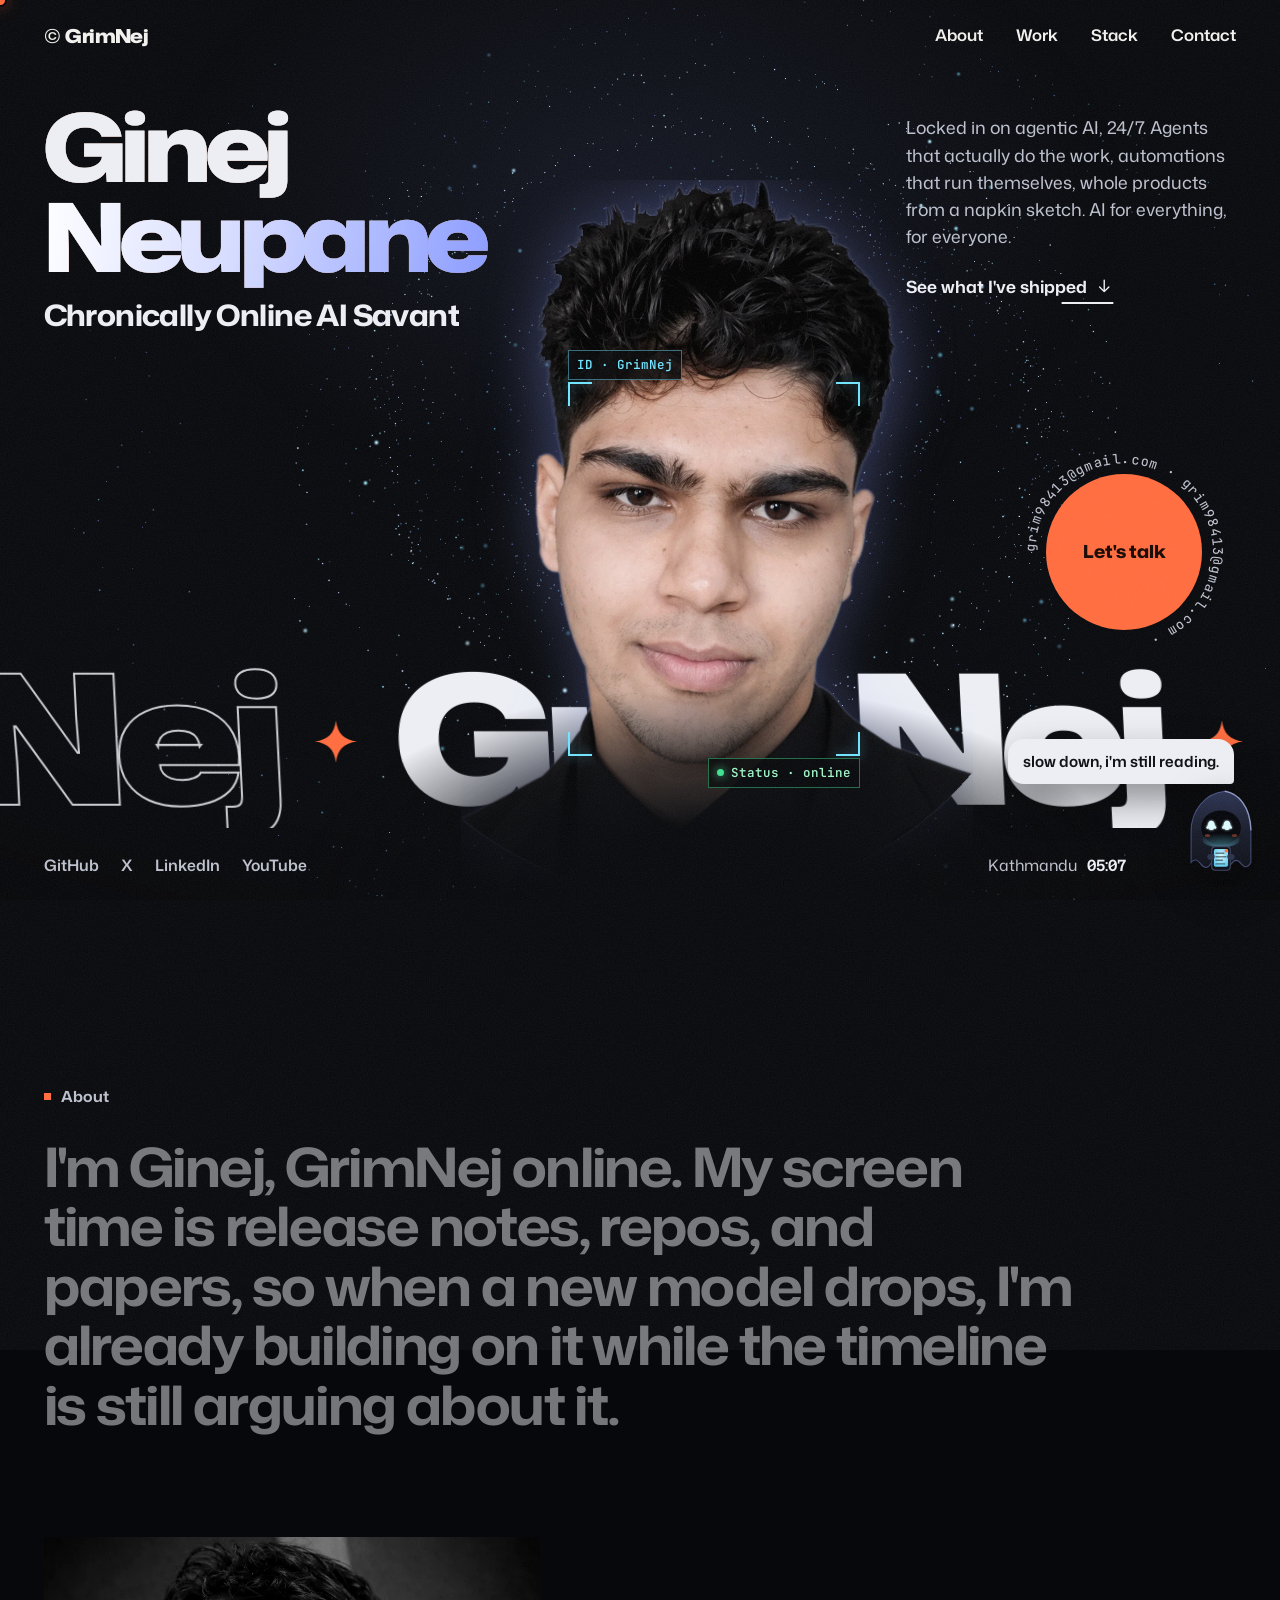
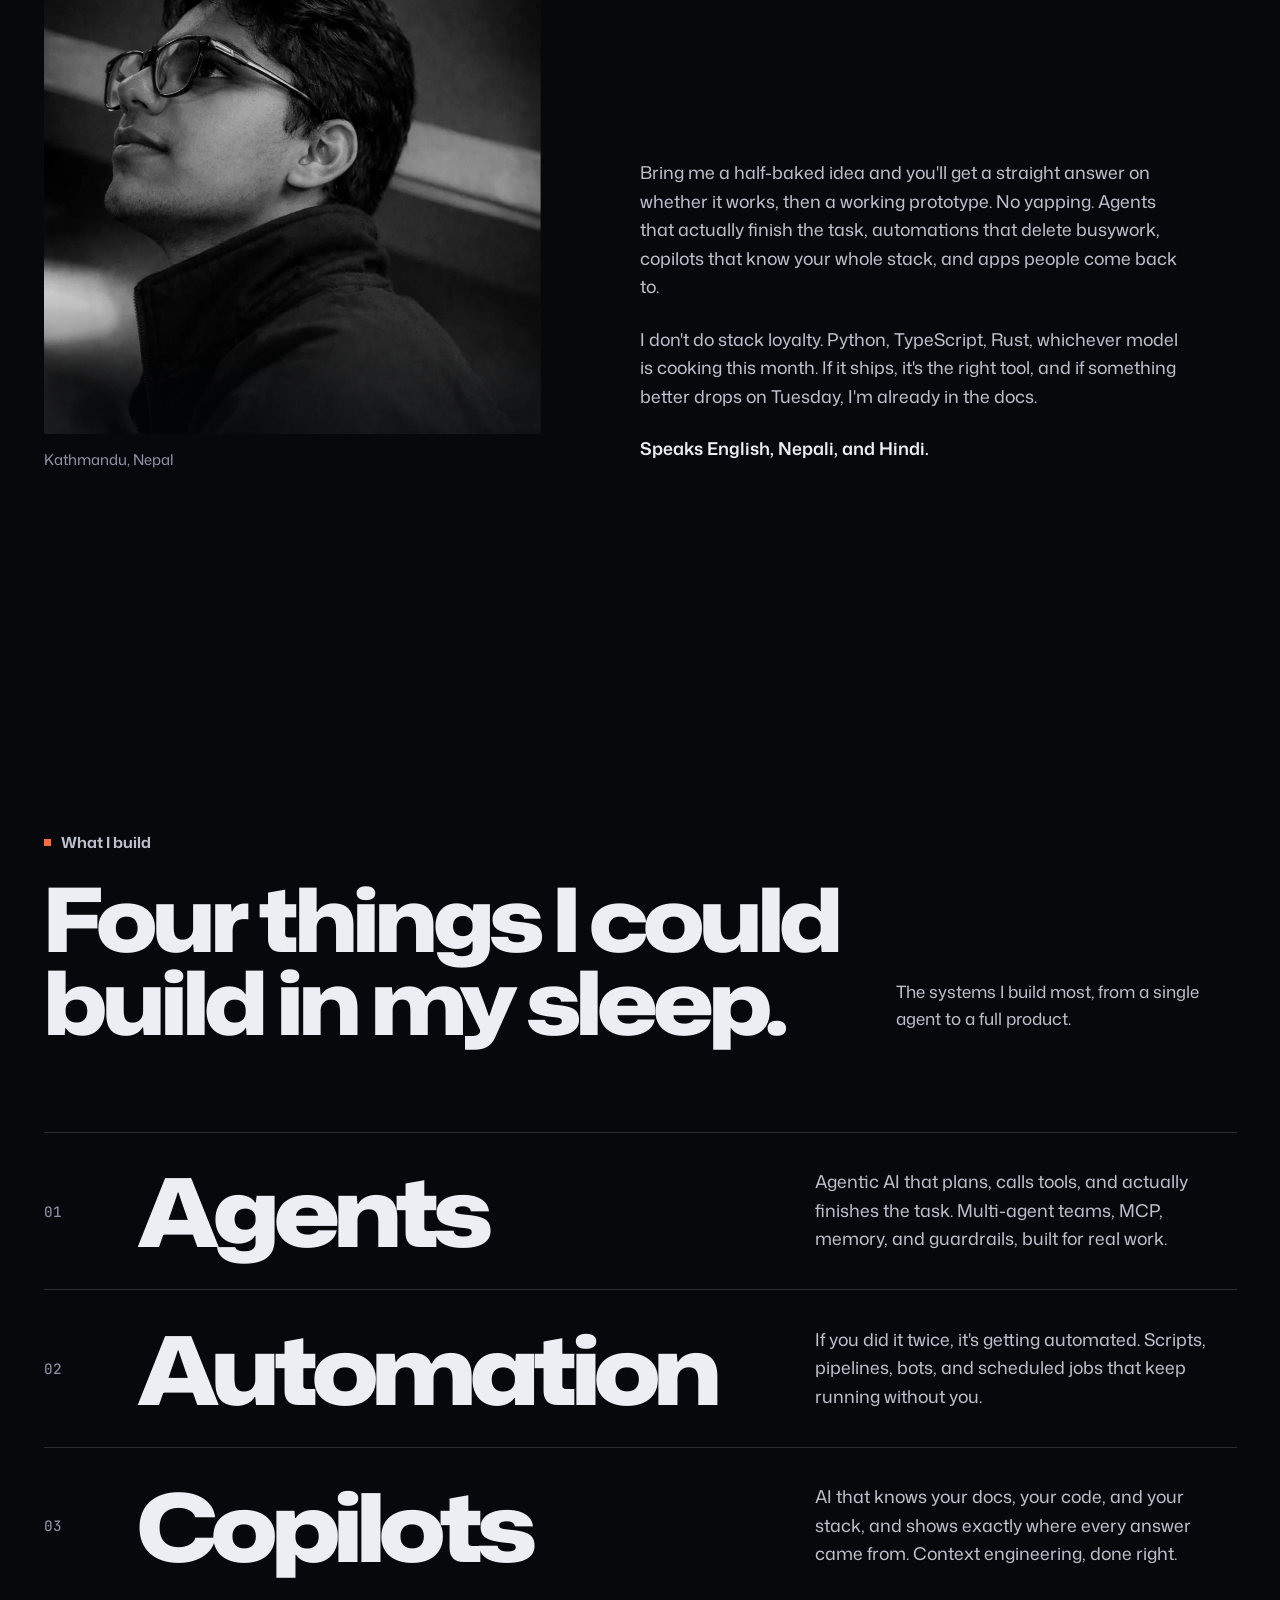
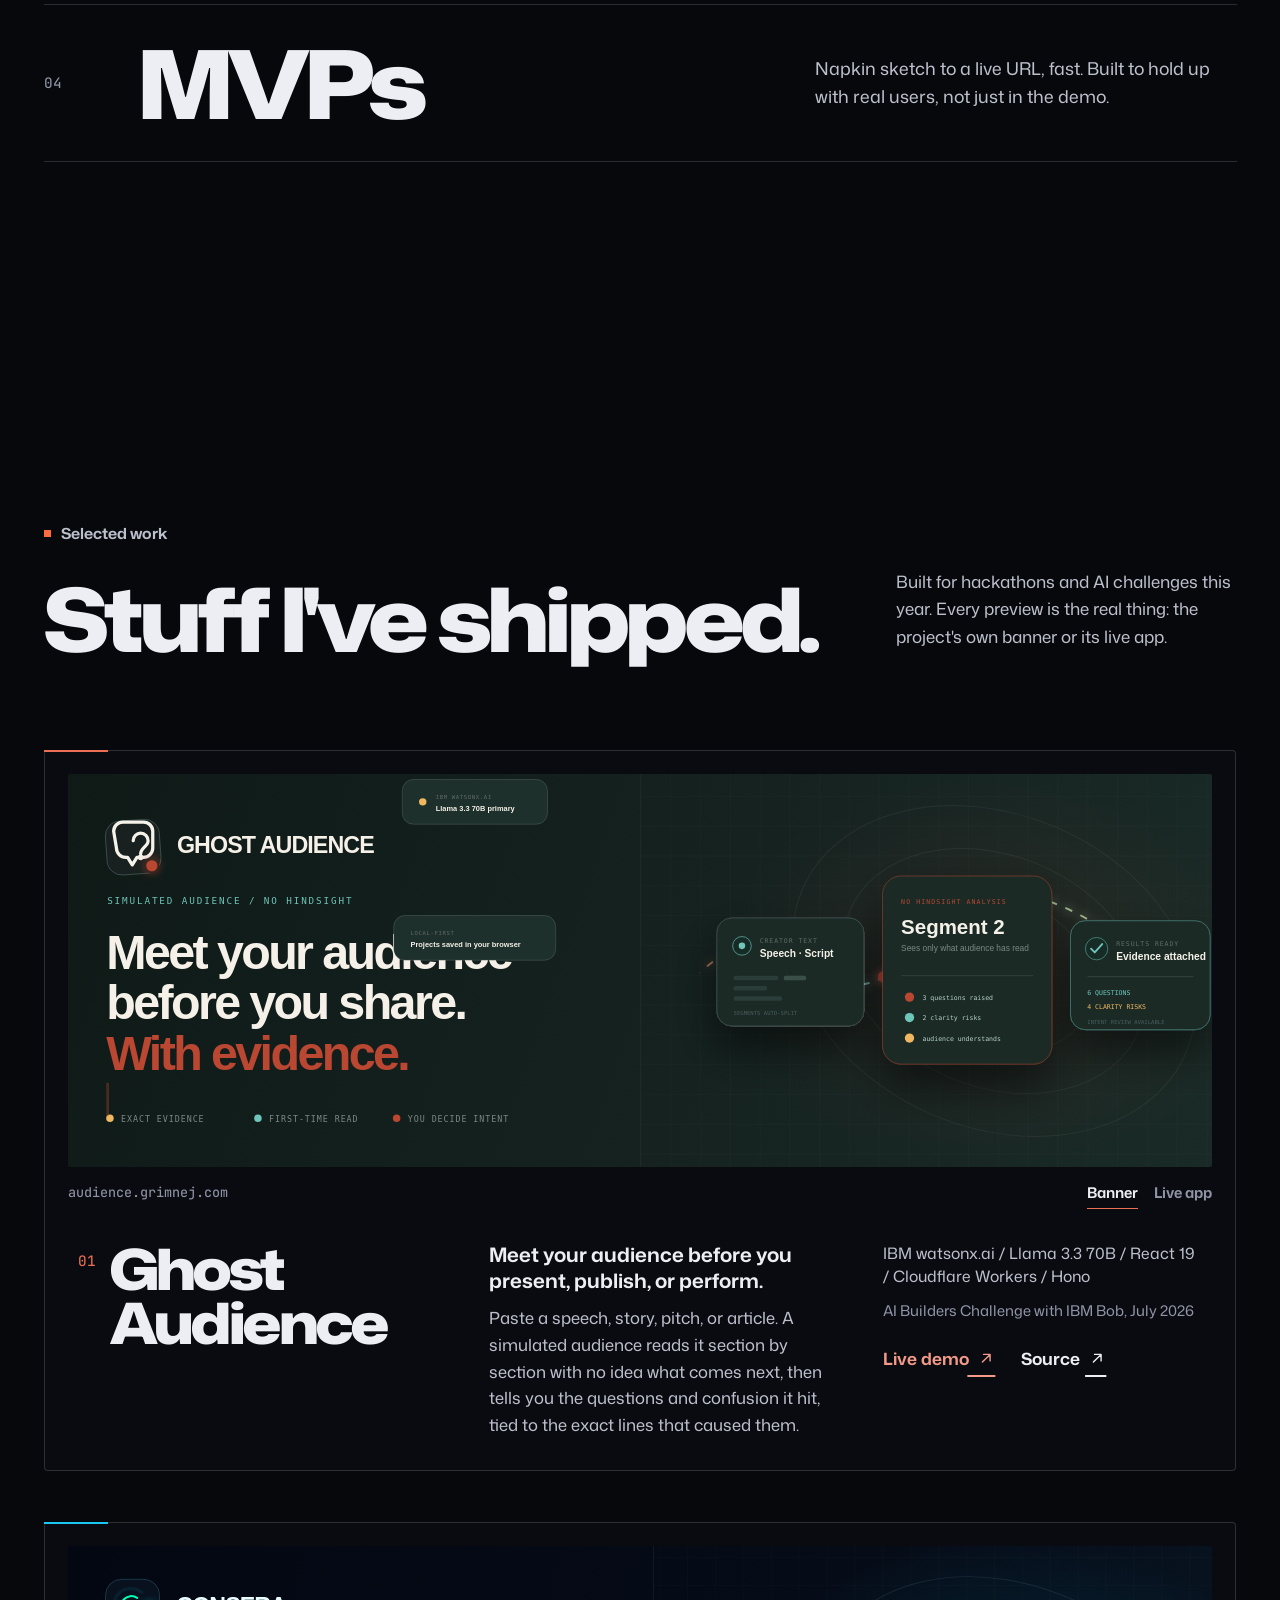
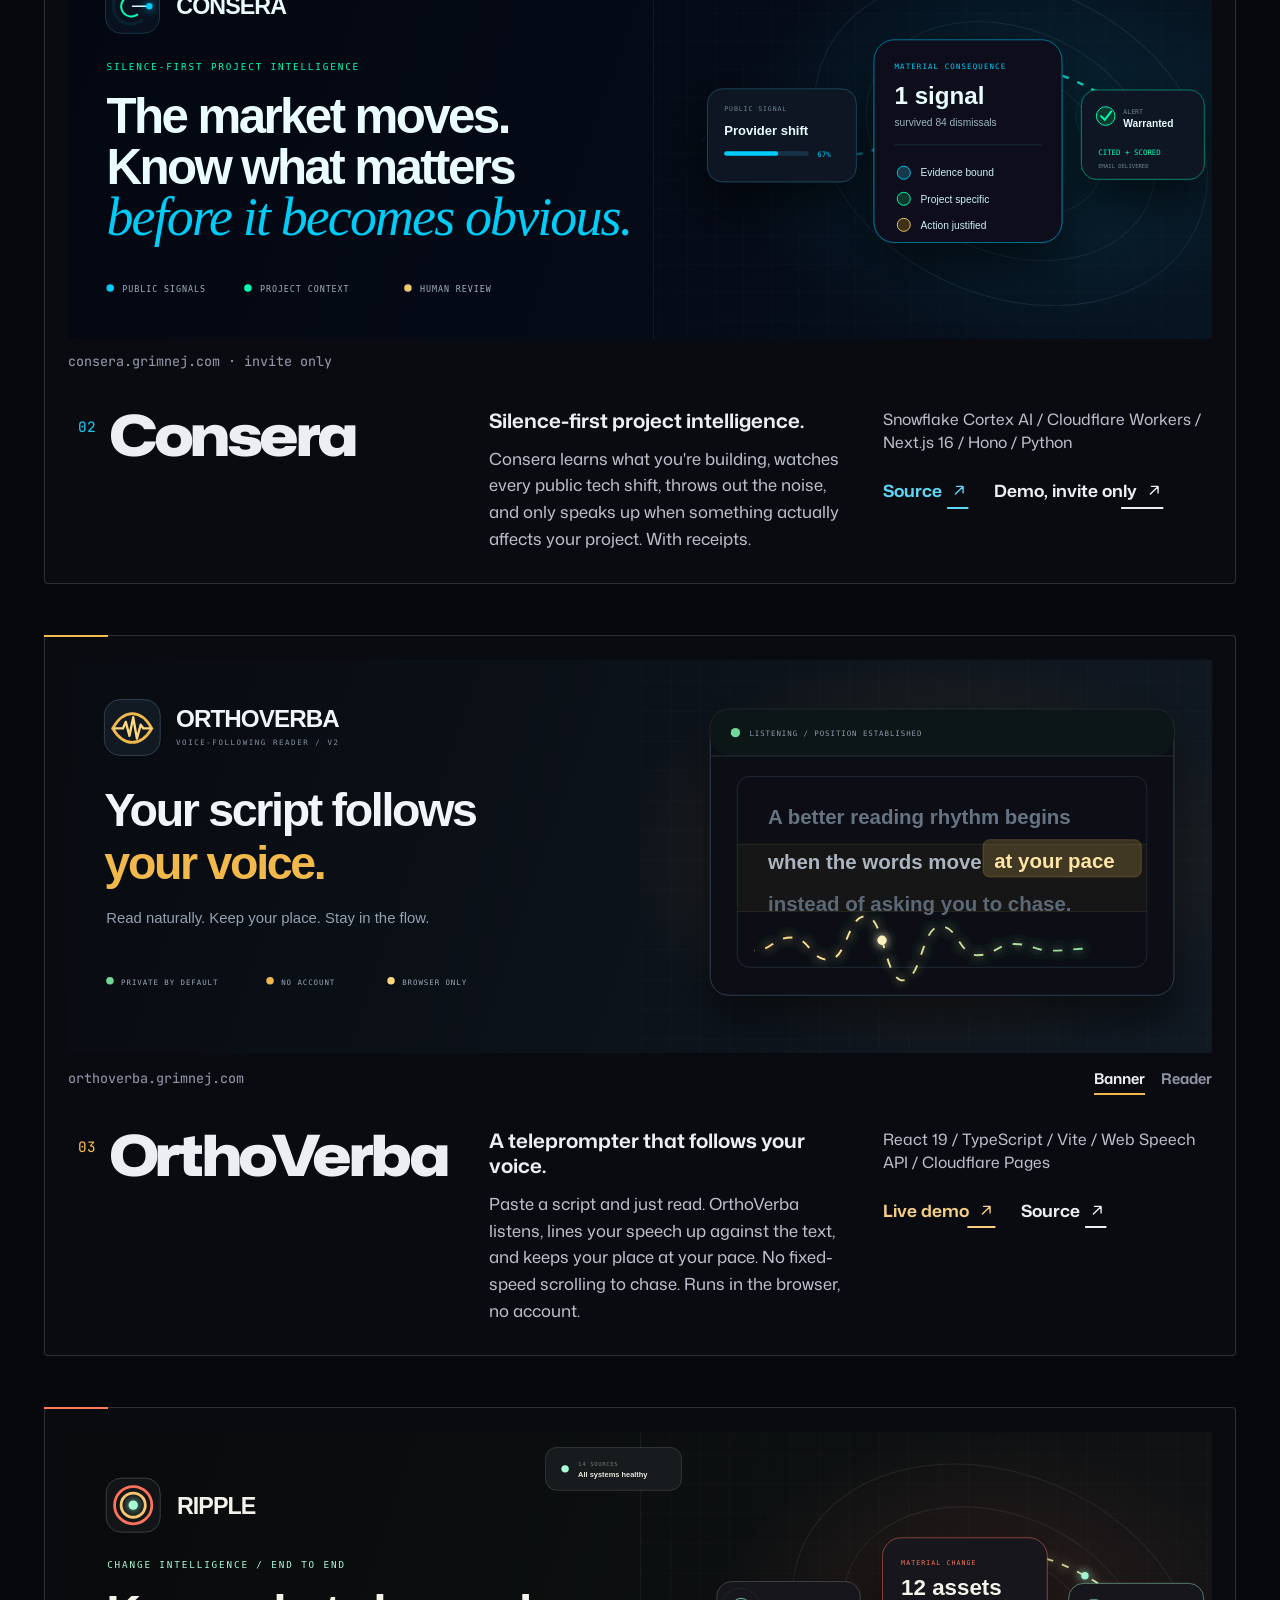
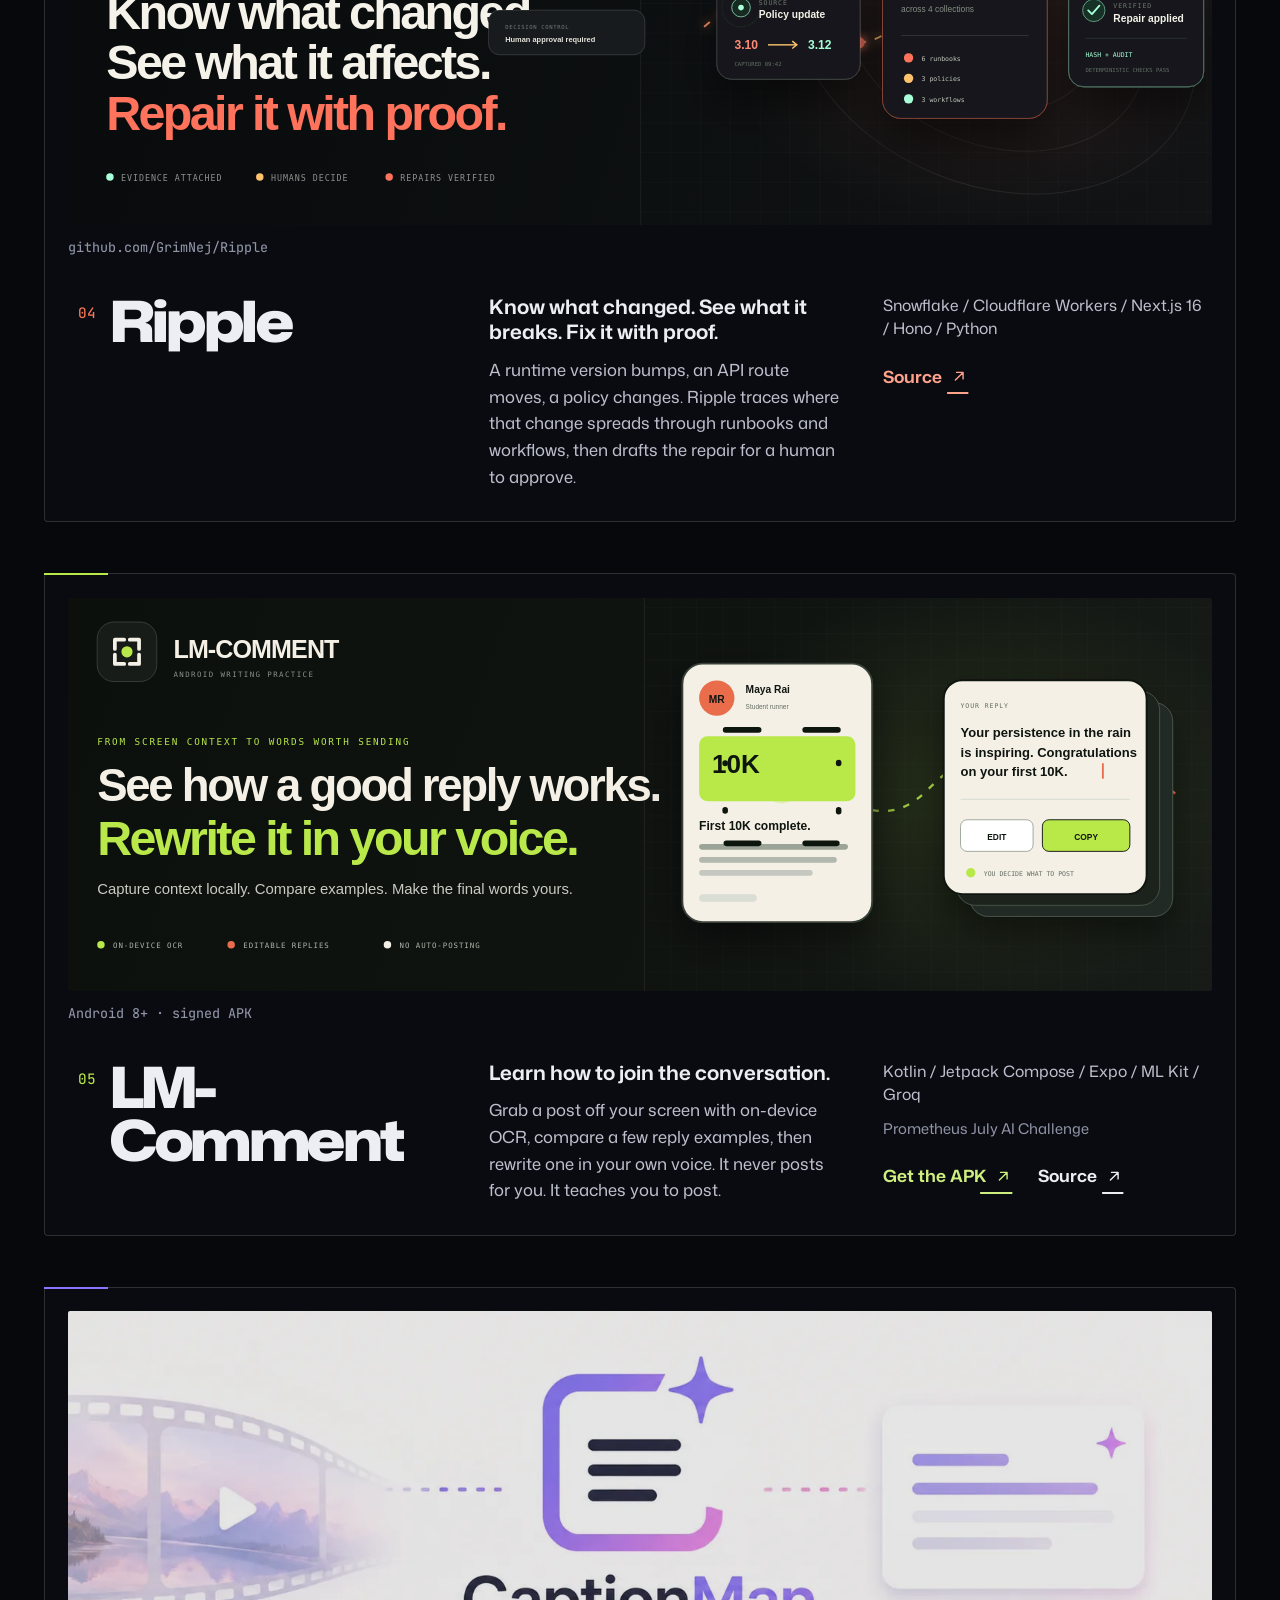
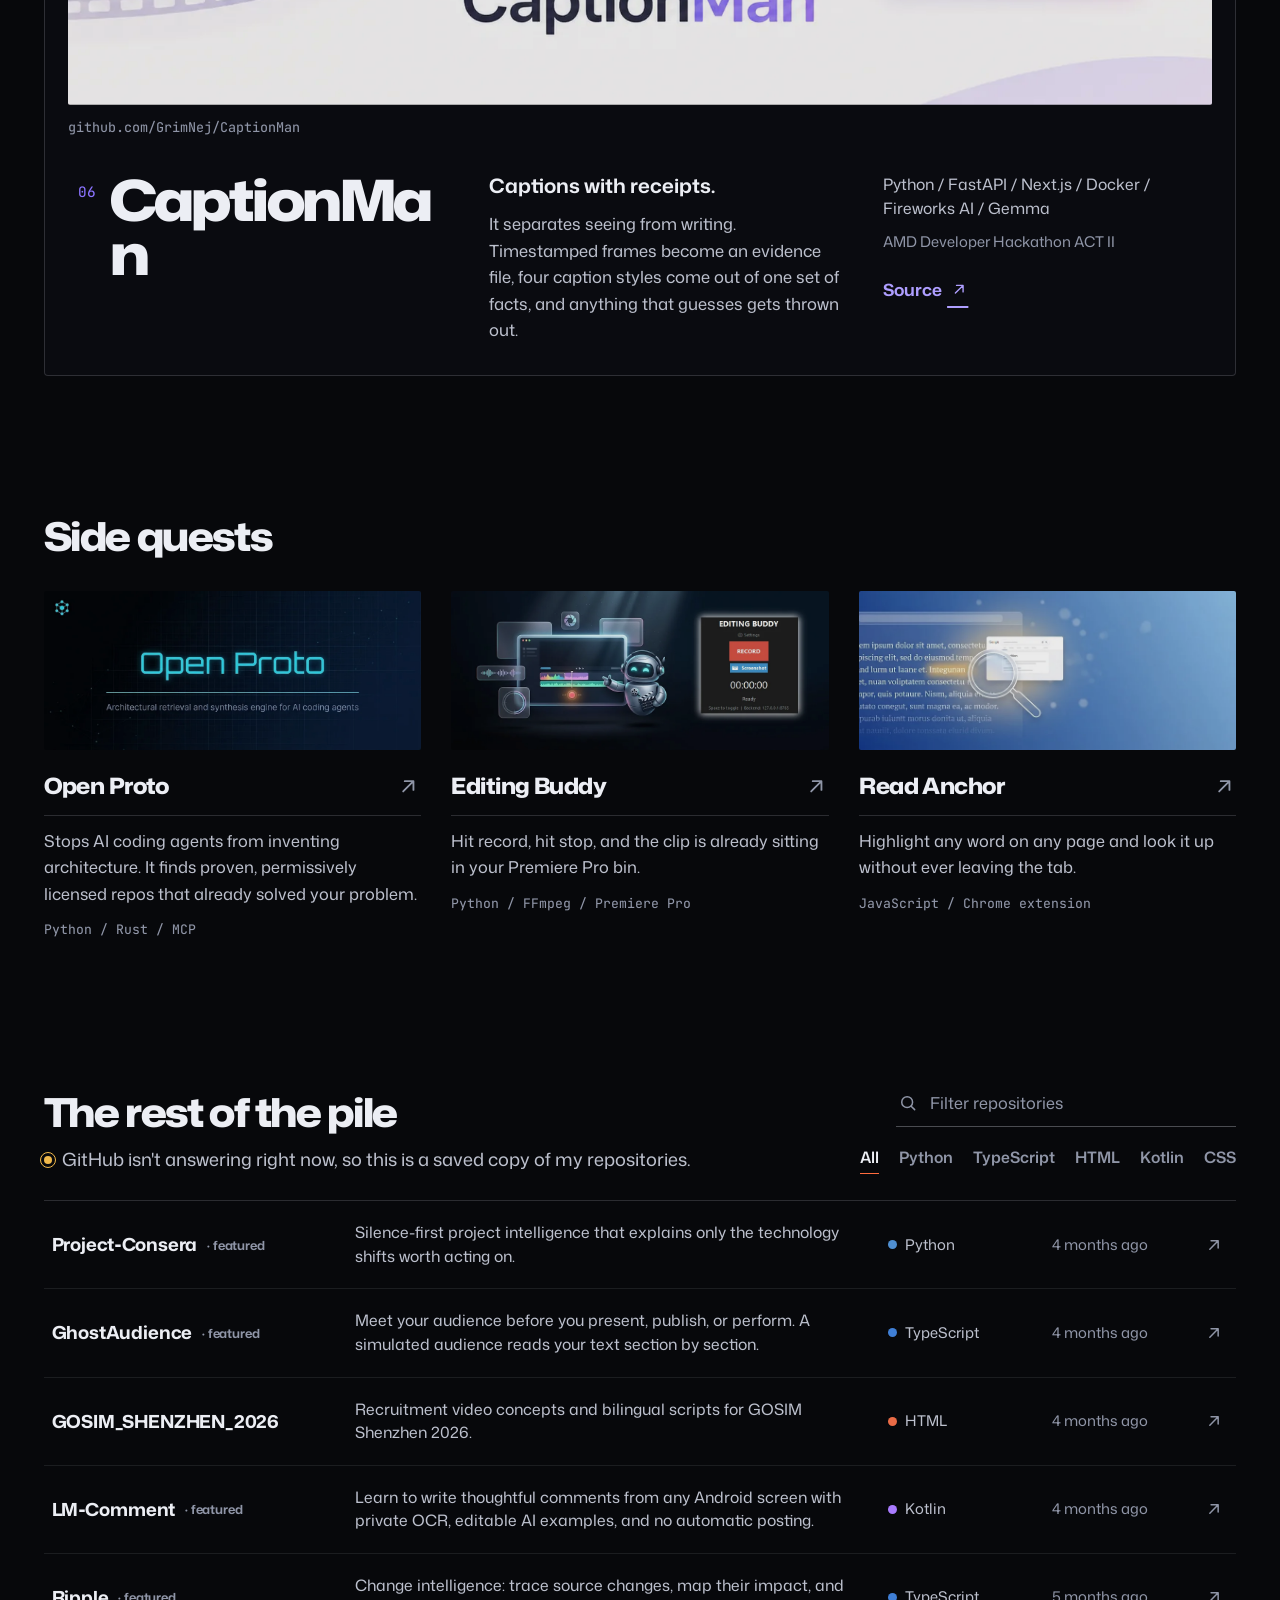
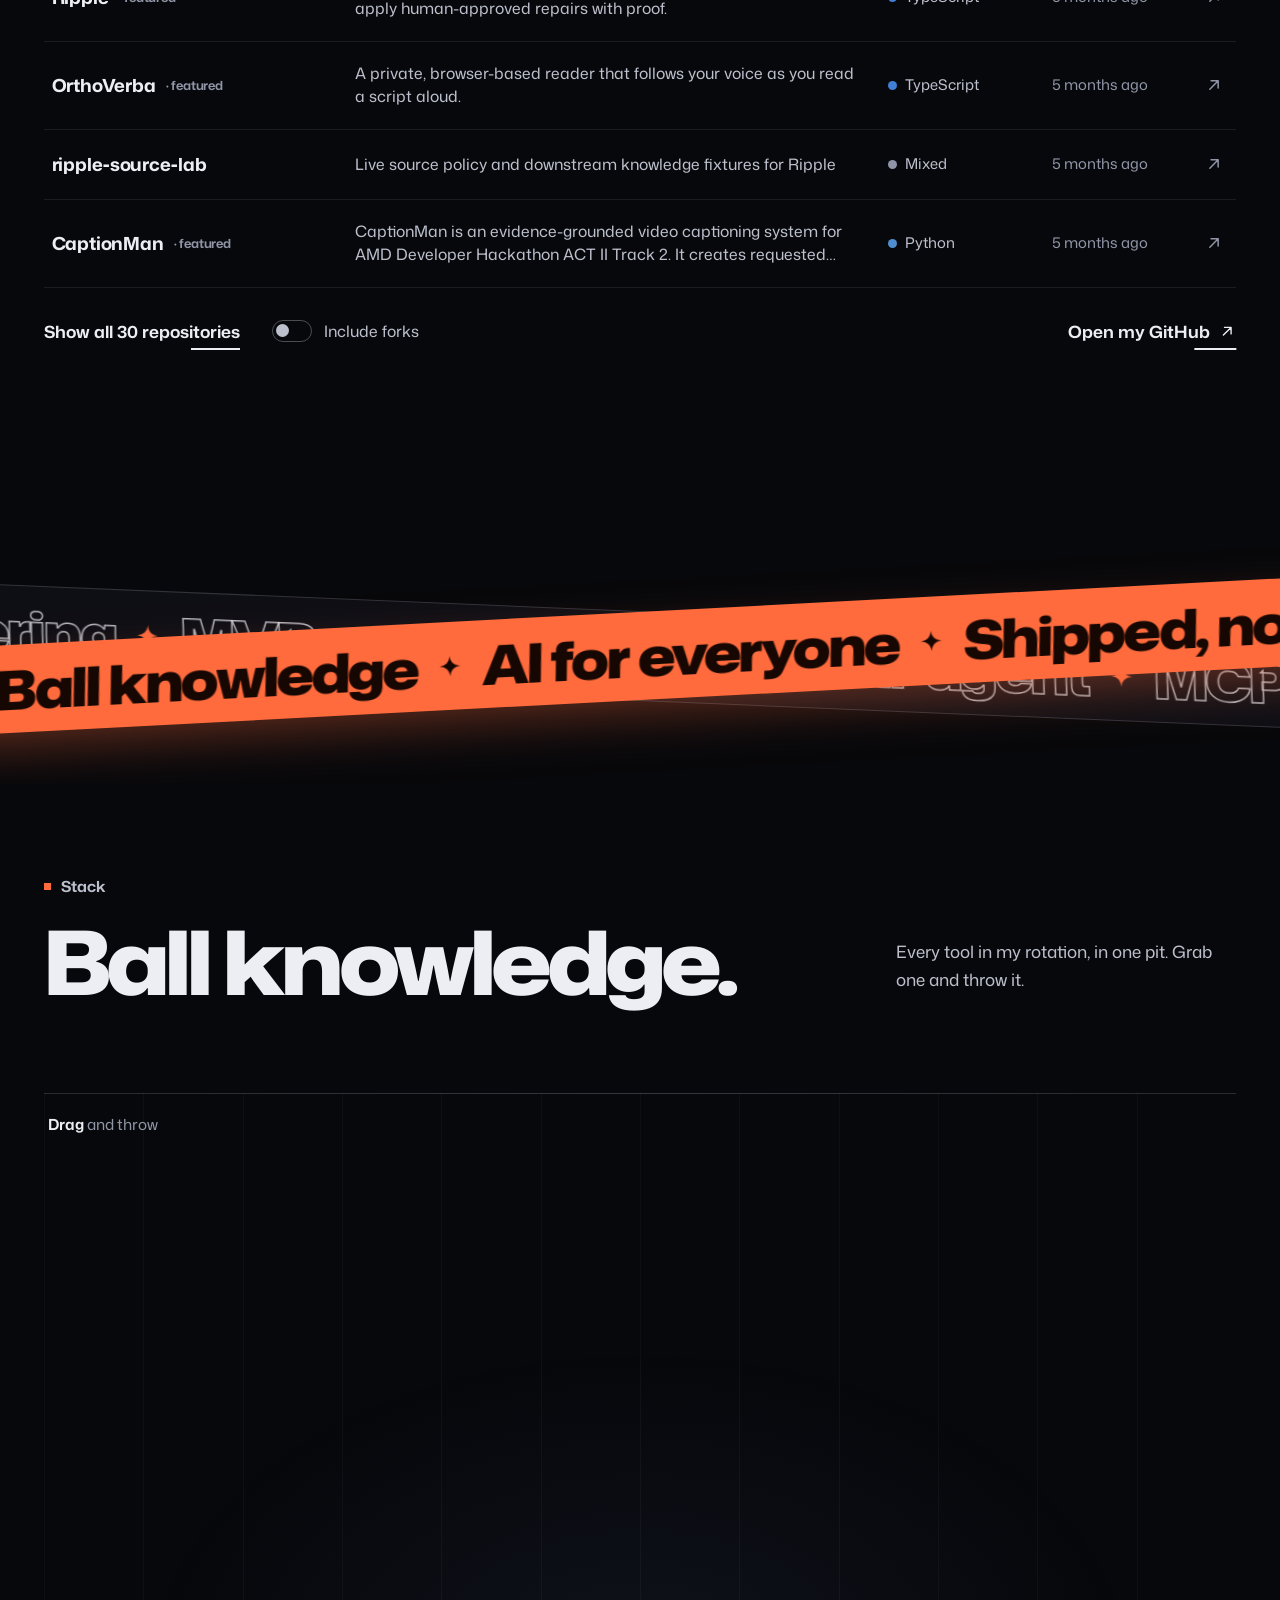
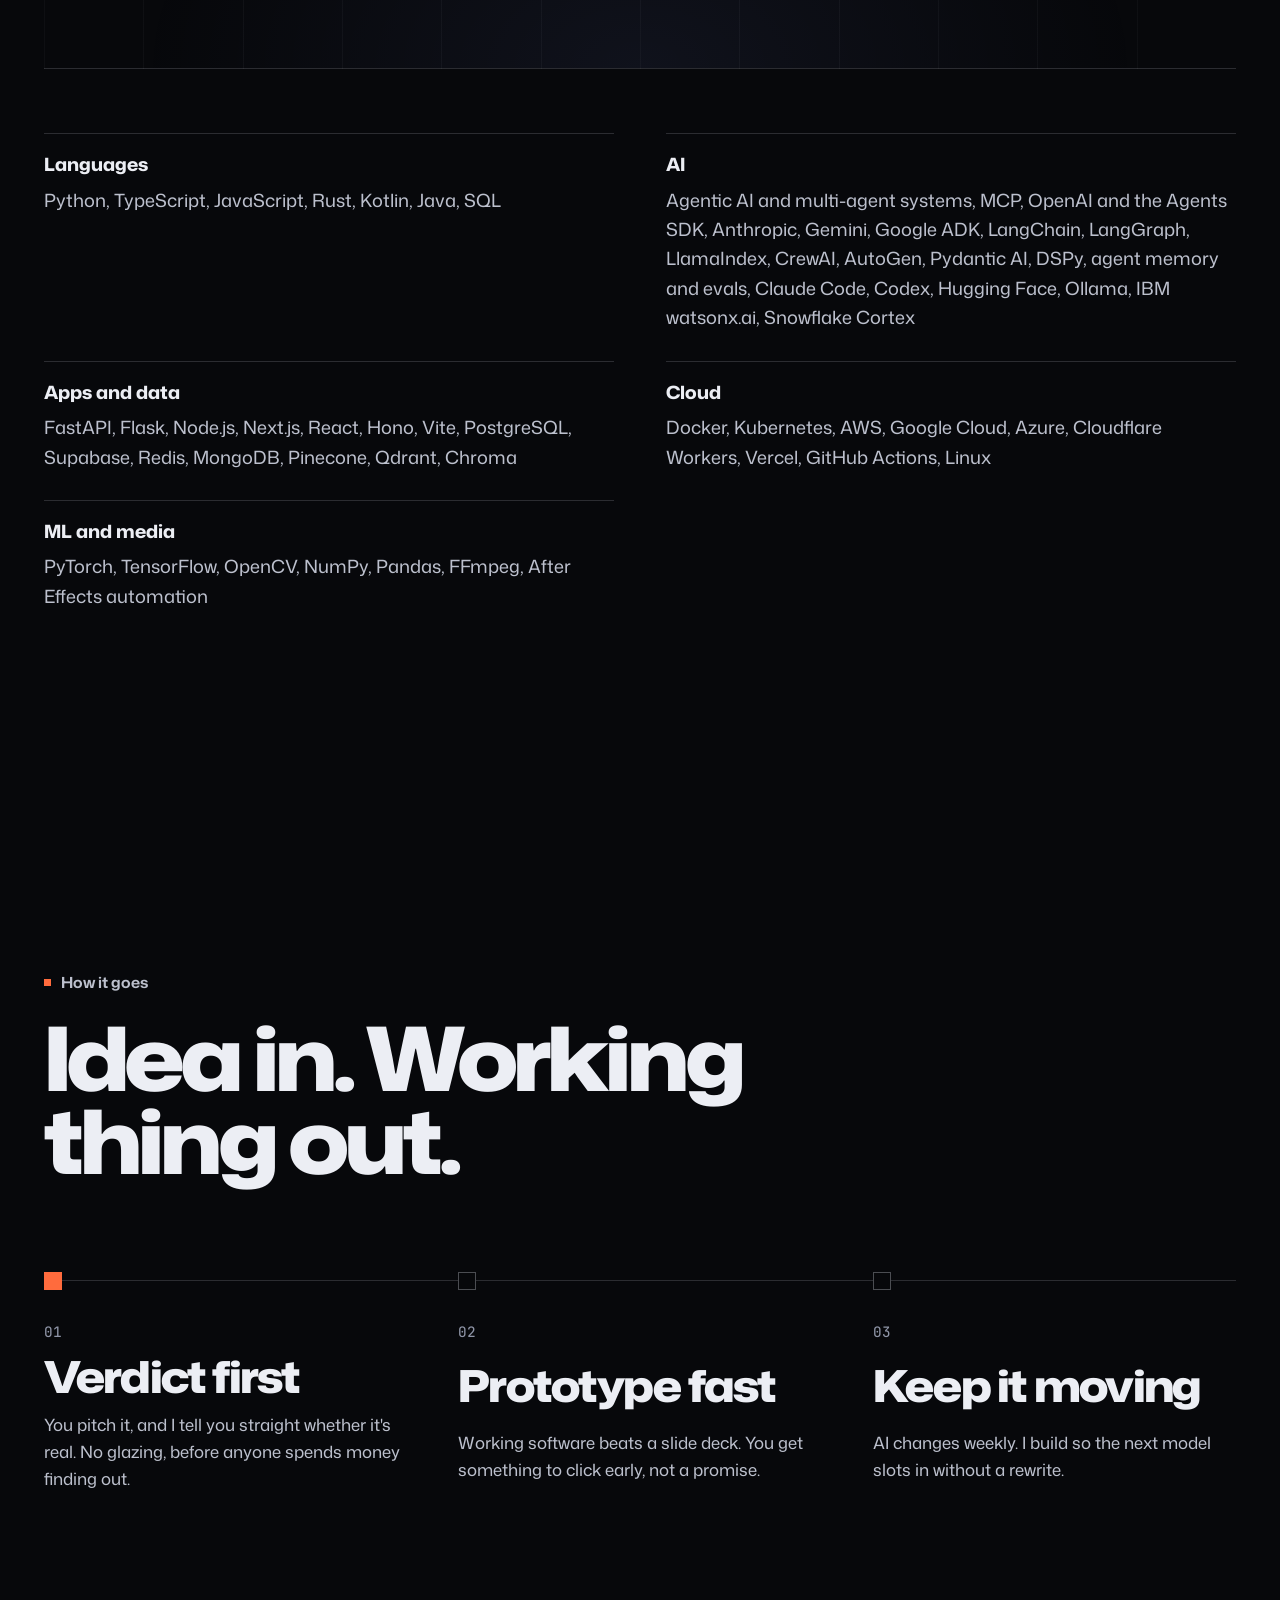
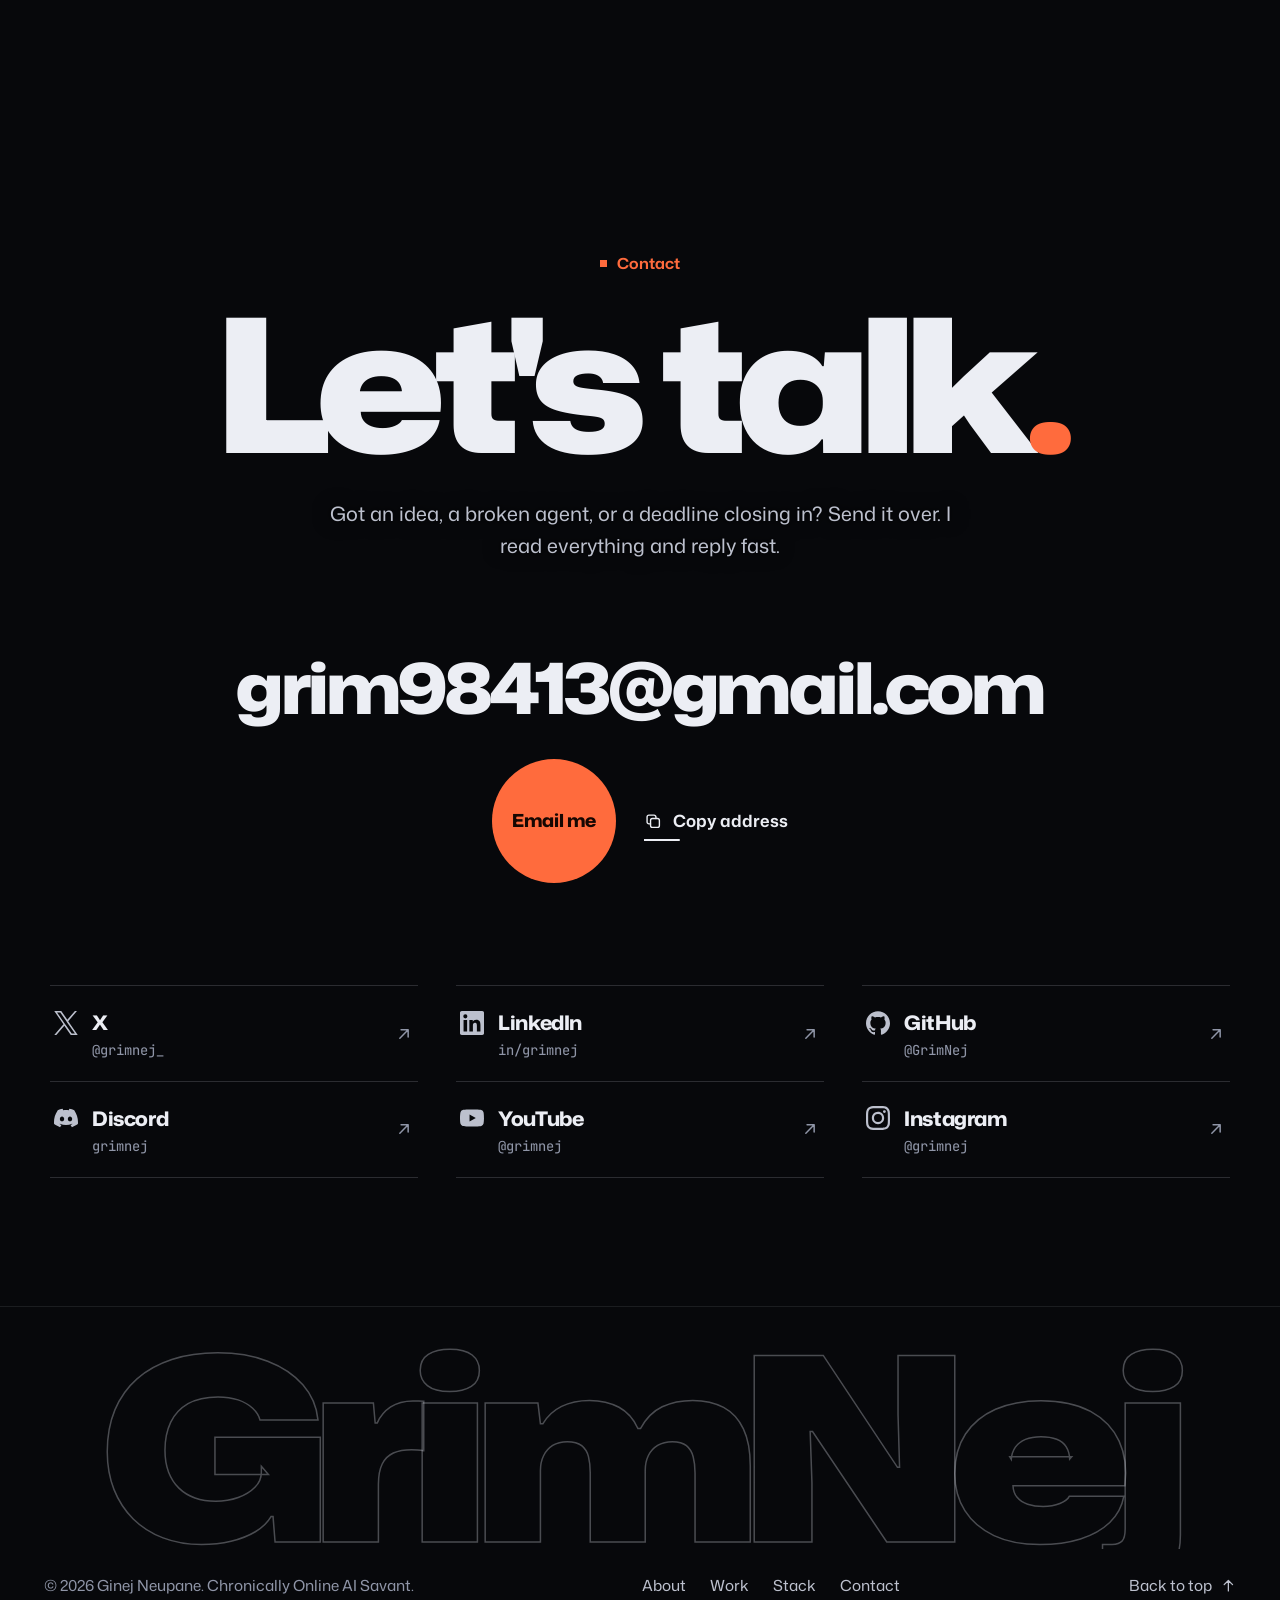
==== commit 83e2129b: "Redesign portfolio: agentic AI direction, motion, and Grim Complete visual redesign of grimnej.com. " ====
--- a/index.html
+++ b/index.html
@@ -1,439 +1,868 @@
-<!DOCTYPE html>
-<html lang="en">
+<!doctype html>
+<html lang="en" class="no-js">
   <head>
-    <meta charset="UTF-8" />
-    <meta name="viewport" content="width=device-width, initial-scale=1.0" />
+    <meta charset="utf-8" />
+    <meta name="viewport" content="width=device-width, initial-scale=1, viewport-fit=cover" />
+    <title>Ginej Neupane (GrimNej) · Chronically Online AI Savant | Agentic AI, AI agents, automation</title>
     <meta
       name="description"
-      content="Ginej Neupane, aka GrimNej, is The AI Guy: AI Solutions Architect, Agentic Engineer, GenAI Engineer, and Rapid MVP Builder."
+      content="Ginej Neupane, aka GrimNej, is a Chronically Online AI Savant from Kathmandu, Nepal who builds agentic AI: AI agents, multi-agent systems, automations, and full AI products, fast."
     />
-    <meta name="theme-color" content="#0a0d10" />
-    <title>GrimNej | AI Systems Portfolio</title>
-    <link rel="preconnect" href="https://fonts.googleapis.com" />
-    <link rel="preconnect" href="https://fonts.gstatic.com" crossorigin />
-    <link
-      href="https://fonts.googleapis.com/css2?family=Archivo:wght@400;500;600;700;800;900&family=IBM+Plex+Mono:wght@400;500;600&display=swap"
-      rel="stylesheet"
-    />
-    <link rel="stylesheet" href="style.css" />
-    <link rel="stylesheet" href="mediaqueries.css" />
+    <meta name="author" content="Ginej Neupane" />
+    <meta name="robots" content="index, follow, max-image-preview:large" />
+    <meta name="theme-color" content="#07080b" />
+    <meta name="color-scheme" content="dark" />
+    <link rel="canonical" href="https://grimnej.com/" />
+    <link rel="sitemap" type="application/xml" href="/sitemap.xml" />
+
+    <meta property="og:type" content="profile" />
+    <meta property="og:site_name" content="GrimNej" />
+    <meta property="og:locale" content="en_US" />
+    <meta property="og:url" content="https://grimnej.com/" />
+    <meta property="og:title" content="Ginej Neupane (GrimNej) · Chronically Online AI Savant" />
+    <meta property="og:description" content="Agentic AI, automations, and whole products, built fast in Kathmandu. AI for everything, for everyone." />
+    <meta property="og:image" content="https://grimnej.com/assets/img/og.jpg" />
+    <meta property="og:image:width" content="1200" />
+    <meta property="og:image:height" content="630" />
+    <meta property="og:image:alt" content="Ginej Neupane, GrimNej, Chronically Online AI Savant" />
+    <meta property="profile:first_name" content="Ginej" />
+    <meta property="profile:last_name" content="Neupane" />
+    <meta property="profile:username" content="GrimNej" />
+    <meta name="twitter:card" content="summary_large_image" />
+    <meta name="twitter:site" content="@grimnej_" />
+    <meta name="twitter:creator" content="@grimnej_" />
+    <meta name="twitter:title" content="Ginej Neupane (GrimNej) · Chronically Online AI Savant" />
+    <meta name="twitter:description" content="Agentic AI, automations, and whole products, built fast. AI for everything, for everyone." />
+    <meta name="twitter:image" content="https://grimnej.com/assets/img/og.jpg" />
+
+    <link rel="icon" href="favicon.svg" type="image/svg+xml" />
+    <link rel="apple-touch-icon" href="assets/img/apple-touch-icon.png" />
+    <link rel="preload" href="assets/fonts/mona-sans-latin.woff2" as="font" type="font/woff2" crossorigin />
+    <link rel="preload" href="assets/img/portrait.webp" as="image" type="image/webp" fetchpriority="high" />
+    <link rel="stylesheet" href="assets/css/main.css" />
+    <script>
+      document.documentElement.classList.replace("no-js", "js");
+      setTimeout(function () {
+        if (!window.__booted) document.documentElement.classList.add("reveal-all");
+      }, 3500);
+    </script>
+
+    <script type="application/ld+json">
+      {
+        "@context": "https://schema.org",
+        "@graph": [
+          {
+            "@type": "WebSite",
+            "@id": "https://grimnej.com/#website",
+            "url": "https://grimnej.com/",
+            "name": "GrimNej",
+            "alternateName": "Ginej Neupane",
+            "inLanguage": "en",
+            "publisher": {
+              "@id": "https://grimnej.com/#person"
+            }
+          },
+          {
+            "@type": "ProfilePage",
+            "@id": "https://grimnej.com/#profile",
+            "url": "https://grimnej.com/",
+            "name": "Ginej Neupane (GrimNej)",
+            "isPartOf": {
+              "@id": "https://grimnej.com/#website"
+            },
+            "dateModified": "2026-10-21",
+            "mainEntity": {
+              "@id": "https://grimnej.com/#person"
+            }
+          },
+          {
+            "@type": "Person",
+            "@id": "https://grimnej.com/#person",
+            "name": "Ginej Neupane",
+            "givenName": "Ginej",
+            "familyName": "Neupane",
+            "alternateName": [
+              "GrimNej",
+              "grimnej"
+            ],
+            "jobTitle": "Chronically Online AI Savant",
+            "description": "AI builder from Kathmandu, Nepal. Builds agentic AI: AI agents, multi-agent systems, automations, and full AI products.",
+            "url": "https://grimnej.com/",
+            "image": "https://grimnej.com/assets/img/portrait.webp",
+            "email": "mailto:grim98413@gmail.com",
+            "address": {
+              "@type": "PostalAddress",
+              "addressLocality": "Kathmandu",
+              "addressCountry": "NP"
+            },
+            "knowsLanguage": [
+              "en",
+              "ne",
+              "hi"
+            ],
+            "knowsAbout": [
+              "Agentic AI",
+              "AI agents",
+              "Multi-agent systems",
+              "Model Context Protocol",
+              "Context engineering",
+              "Large language models",
+              "Workflow automation",
+              "Python",
+              "TypeScript",
+              "Rust",
+              "Next.js",
+              "FastAPI",
+              "Cloudflare Workers",
+              "MVP development"
+            ],
+            "sameAs": [
+              "https://github.com/GrimNej",
+              "https://x.com/grimnej_",
+              "https://www.linkedin.com/in/grimnej/",
+              "https://www.youtube.com/@grimnej",
+              "https://www.instagram.com/grimnej/",
+              "https://discord.com/users/713227090635391046"
+            ],
+            "workExample": [
+              {
+                "@type": "SoftwareSourceCode",
+                "name": "Ghost Audience",
+                "url": "https://audience.grimnej.com",
+                "codeRepository": "https://github.com/GrimNej/GhostAudience",
+                "description": "A simulated audience reads your speech, story, or pitch section by section and reports the questions and confusion it hit.",
+                "programmingLanguage": "TypeScript"
+              },
+              {
+                "@type": "SoftwareSourceCode",
+                "name": "Consera",
+                "codeRepository": "https://github.com/GrimNej/Project-Consera",
+                "description": "Silence-first project intelligence that explains only the technology shifts worth acting on.",
+                "programmingLanguage": "Python"
+              },
+              {
+                "@type": "SoftwareSourceCode",
+                "name": "OrthoVerba",
+                "url": "https://orthoverba.grimnej.com",
+                "codeRepository": "https://github.com/GrimNej/OrthoVerba",
+                "description": "A browser teleprompter that follows your voice.",
+                "programmingLanguage": "TypeScript"
+              },
+              {
+                "@type": "SoftwareSourceCode",
+                "name": "Ripple",
+                "codeRepository": "https://github.com/GrimNej/Ripple",
+                "description": "Change intelligence that traces source changes, maps their impact, and drafts human-approved repairs.",
+                "programmingLanguage": "TypeScript"
+              },
+              {
+                "@type": "SoftwareSourceCode",
+                "name": "LM-Comment",
+                "codeRepository": "https://github.com/GrimNej/LM-Comment",
+                "description": "Android app that teaches thoughtful replies with on-device OCR and editable AI examples.",
+                "programmingLanguage": "Kotlin"
+              },
+              {
+                "@type": "SoftwareSourceCode",
+                "name": "CaptionMan",
+                "codeRepository": "https://github.com/GrimNej/CaptionMan",
+                "description": "Evidence-first video captioning built for the AMD Developer Hackathon ACT II.",
+                "programmingLanguage": "Python"
+              }
+            ]
+          }
+        ]
+      }
+    </script>
   </head>
+
   <body>
     <a class="skip-link" href="#main">Skip to content</a>
 
-    <header class="site-header" data-header>
-      <a class="brand" href="#home" aria-label="GrimNej home">
-        <span class="brand-mark">GN</span>
-        <span>
-          <strong>GrimNej</strong>
-          <small>The AI Guy</small>
-        </span>
-      </a>
-
-      <nav class="primary-nav" aria-label="Primary navigation">
-        <button
-          class="nav-toggle"
-          type="button"
-          aria-label="Open menu"
-          aria-expanded="false"
-          data-nav-toggle
-        >
-          <span></span>
-          <span></span>
-        </button>
-        <div class="nav-panel" data-nav-panel>
-          <a href="#about">About</a>
-          <a href="#stack">Stack</a>
-          <a href="#work">Work</a>
-          <a href="#ai-news">Featured</a>
-          <a href="#contact">Contact</a>
-        </div>
+    <div class="preloader" aria-hidden="true" data-preloader>
+      <span class="preloader__word">GrimNej</span>
+    </div>
+
+    <canvas class="field" aria-hidden="true" data-field></canvas>
+    <div class="atmosphere" aria-hidden="true"></div>
+    <div class="grain" aria-hidden="true"></div>
+
+    <div class="cursor" aria-hidden="true" data-cursor-root>
+      <div class="cursor__ring"></div>
+      <div class="cursor__dot"></div>
+      <div class="cursor__label" data-cursor-label></div>
+    </div>
+
+    <div class="progress" aria-hidden="true"><span data-progress></span></div>
+    <div class="header-bg" aria-hidden="true" data-header-bg></div>
+    <header class="header" data-header>
+      <a class="wordmark" href="#top" aria-label="GrimNej, back to top"><span aria-hidden="true">&copy;</span> GrimNej</a>
+      <nav class="nav" aria-label="Primary">
+        <a href="#about" data-nav="about"><span data-roll>About</span></a>
+        <a href="#work" data-nav="work"><span data-roll>Work</span></a>
+        <a href="#stack" data-nav="stack"><span data-roll>Stack</span></a>
+        <a href="#contact" data-nav="contact"><span data-roll>Contact</span></a>
       </nav>
+      <button class="menu-btn" type="button" aria-expanded="false" aria-controls="menu" data-menu-toggle>
+        <span data-menu-label>Menu</span>
+      </button>
     </header>
 
+    <div class="menu" id="menu" data-menu data-lenis-prevent hidden>
+      <nav class="menu__nav" aria-label="Mobile">
+        <a href="#about"><span>01</span>About</a>
+        <a href="#work"><span>02</span>Work</a>
+        <a href="#stack"><span>03</span>Stack</a>
+        <a href="#contact"><span>04</span>Contact</a>
+      </nav>
+      <div class="menu__foot">
+        <a class="menu__mail" href="mailto:grim98413@gmail.com">grim98413@gmail.com</a>
+        <p class="menu__links">
+          <a href="https://github.com/GrimNej" target="_blank" rel="me noopener">GitHub</a>
+          <a href="https://x.com/grimnej_" target="_blank" rel="me noopener">X</a>
+          <a href="https://www.linkedin.com/in/grimnej/" target="_blank" rel="me noopener">LinkedIn</a>
+          <a href="https://www.youtube.com/@grimnej" target="_blank" rel="me noopener">YouTube</a>
+          <a href="https://www.instagram.com/grimnej/" target="_blank" rel="me noopener">Instagram</a>
+          <a href="https://discord.com/users/713227090635391046" target="_blank" rel="me noopener">Discord</a>
+        </p>
+      </div>
+    </div>
+
     <main id="main">
-      <section class="hero section-shell" id="home">
-        <div class="hero-copy reveal">
-          <p class="eyebrow">Ginej Neupane / GrimNej</p>
-          <h1>AI agents that actually do the work.</h1>
-          <p class="hero-lede">
-            I build practical AI systems: agentic workflows, automation tools,
-            RAG pipelines, model-powered products, internal copilots, and fast
-            MVPs for teams that need to move from idea to execution.
+      <!-- Hero -->
+      <section class="hero" id="top" data-scene="halo">
+        <div class="hero__content wrap">
+          <div class="hero__id">
+            <h1 class="hero__name">
+              <span class="hero__line" aria-hidden="true"><span class="hero__word" data-name>Ginej</span></span>
+              <span class="hero__line" aria-hidden="true"><span class="hero__word" data-name>Neupane</span></span>
+              <span class="sr-only">Ginej Neupane, also known as GrimNej</span>
+            </h1>
+            <p class="hero__title" data-hero-in><span data-scramble>Chronically Online AI Savant</span></p>
+          </div>
+
+          <div class="hero__pitch" data-hero-in>
+            <p class="hero__intro">
+              Locked in on agentic AI, 24/7. Agents that actually do the work, automations that run themselves,
+              whole products from a napkin sketch. AI for everything, for everyone.
+            </p>
+            <a class="arrow-link" href="#work"><span data-roll>See what I've shipped</span><svg class="icon" aria-hidden="true"><use href="assets/img/icons.svg#i-arrow-d" /></svg></a>
+          </div>
+        </div>
+
+        <div class="hero__stage">
+          <figure class="portrait" data-portrait>
+            <div class="portrait__glow" aria-hidden="true"></div>
+            <div class="portrait__frame">
+              <img
+                class="portrait__img"
+                src="assets/img/portrait.webp"
+                width="900"
+                height="1267"
+                alt="Portrait of Ginej Neupane in a black shirt and tie"
+                fetchpriority="high"
+                decoding="async"
+                data-portrait-img
+              />
+            </div>
+            <canvas class="portrait__lens" aria-hidden="true" data-portrait-canvas></canvas>
+            <div class="hud" aria-hidden="true" data-hud>
+              <span class="hud__c hud__c--tl"></span><span class="hud__c hud__c--tr"></span>
+              <span class="hud__c hud__c--bl"></span><span class="hud__c hud__c--br"></span>
+              <span class="hud__tag hud__tag--top">ID · GrimNej</span>
+              <span class="hud__tag hud__tag--bottom"><i></i>Status · online</span>
+            </div>
+          </figure>
+        </div>
+
+        <div class="marquee hero__marquee" aria-hidden="true" data-marquee>
+          <div class="marquee__row" data-marquee-row>
+            <div class="marquee__set">
+              <span class="marquee__word">GrimNej</span>
+              <svg class="marquee__spark"><use href="assets/img/icons.svg#i-spark" /></svg>
+              <span class="marquee__word marquee__word--ghost">GrimNej</span>
+              <svg class="marquee__spark"><use href="assets/img/icons.svg#i-spark" /></svg>
+            </div>
+          </div>
+        </div>
+
+        <a class="orb hero__orb" href="#contact" data-magnetic data-orb data-cursor="Say hi">
+          <span class="orb__fill" aria-hidden="true"></span>
+          <span class="orb__label">Let's talk</span>
+          <svg class="orb__ring" viewBox="0 0 200 200" aria-hidden="true">
+            <defs><path id="orb-path" d="M100 100 m-82 0 a82 82 0 1 1 164 0 a82 82 0 1 1 -164 0" /></defs>
+            <text><textPath href="#orb-path">grim98413@gmail.com · grim98413@gmail.com · </textPath></text>
+          </svg>
+        </a>
+
+        <div class="hero__foot wrap" data-hero-in>
+          <p class="hero__socials">
+            <a href="https://github.com/GrimNej" target="_blank" rel="me noopener"><span data-roll>GitHub</span></a>
+            <a href="https://x.com/grimnej_" target="_blank" rel="me noopener"><span data-roll>X</span></a>
+            <a href="https://www.linkedin.com/in/grimnej/" target="_blank" rel="me noopener"><span data-roll>LinkedIn</span></a>
+            <a href="https://www.youtube.com/@grimnej" target="_blank" rel="me noopener"><span data-roll>YouTube</span></a>
           </p>
-          <div class="hero-actions" aria-label="Primary actions">
-            <a class="button primary" href="#work">See selected builds</a>
-            <a class="button secondary" href="#contact">
-              Start a conversation
+          <p class="clock">Kathmandu <time data-clock>--:--</time></p>
+        </div>
+      </section>
+
+      <!-- About -->
+      <section class="section about" id="about" data-scene="terrain" aria-labelledby="about-label">
+        <div class="wrap">
+          <p class="label" id="about-label">About</p>
+          <p class="statement" data-words>
+            I'm Ginej, GrimNej online. My screen time is release notes, repos, and papers, so when a new model
+            drops, I'm already building on it while the timeline is still arguing about it.
+          </p>
+
+          <div class="about__grid">
+            <figure class="about__photo" data-tilt data-clip>
+              <div class="about__photo-inner">
+                <img src="assets/img/about.webp" width="1000" height="1000" loading="lazy" decoding="async" alt="Black-and-white photo of Ginej Neupane in glasses, looking up and to the left" />
+              </div>
+              <figcaption>Kathmandu, Nepal</figcaption>
+            </figure>
+
+            <div class="about__copy">
+              <p data-reveal>
+                Bring me a half-baked idea and you'll get a straight answer on whether it works, then a working
+                prototype. No yapping. Agents that actually finish the task, automations that delete busywork,
+                copilots that know your whole stack, and apps people come back to.
+              </p>
+              <p data-reveal>
+                I don't do stack loyalty. Python, TypeScript, Rust, whichever model is cooking this month. If it
+                ships, it's the right tool, and if something better drops on Tuesday, I'm already in the docs.
+              </p>
+              <p data-reveal class="about__sign">
+                Speaks English, Nepali, and Hindi.
+              </p>
+            </div>
+          </div>
+        </div>
+      </section>
+
+      <!-- What I build -->
+      <section class="section build" id="build" data-scene="terrain" aria-labelledby="build-title">
+        <div class="wrap">
+          <header class="section-head">
+            <p class="label">What I build</p>
+            <h2 id="build-title" class="h2" data-split>Four things I could build in my sleep.</h2>
+            <p class="section-head__aside" data-reveal>The systems I build most, from a single agent to a full product.</p>
+          </header>
+
+          <ol class="rows" data-rows>
+            <li class="row" data-viz="0">
+              <span class="row__no">01</span>
+              <h3 class="row__title">Agents</h3>
+              <p class="row__desc">Agentic AI that plans, calls tools, and actually finishes the task. Multi-agent teams, MCP, memory, and guardrails, built for real work.</p>
+            </li>
+            <li class="row" data-viz="1">
+              <span class="row__no">02</span>
+              <h3 class="row__title">Automation</h3>
+              <p class="row__desc">If you did it twice, it's getting automated. Scripts, pipelines, bots, and scheduled jobs that keep running without you.</p>
+            </li>
+            <li class="row" data-viz="2">
+              <span class="row__no">03</span>
+              <h3 class="row__title">Copilots</h3>
+              <p class="row__desc">AI that knows your docs, your code, and your stack, and shows exactly where every answer came from. Context engineering, done right.</p>
+            </li>
+            <li class="row" data-viz="3">
+              <span class="row__no">04</span>
+              <h3 class="row__title">MVPs</h3>
+              <p class="row__desc">Napkin sketch to a live URL, fast. Built to hold up with real users, not just in the demo.</p>
+            </li>
+          </ol>
+        </div>
+
+        <div class="viz-float" aria-hidden="true" data-viz-float>
+          <div class="viz-float__inner">
+            <svg class="viz viz--agents" viewBox="0 0 320 200" data-viz-panel>
+              <g class="viz__links">
+                <path d="M60 100 L160 45" /><path d="M60 100 L160 100" /><path d="M60 100 L160 155" />
+                <path d="M160 45 L260 100" /><path d="M160 100 L260 100" /><path d="M160 155 L260 100" />
+              </g>
+              <g class="viz__pulses">
+                <circle r="4" class="p1"><animateMotion dur="2.2s" repeatCount="indefinite" path="M60 100 L160 45 L260 100" /></circle>
+                <circle r="4" class="p2"><animateMotion dur="2.2s" begin="0.7s" repeatCount="indefinite" path="M60 100 L160 100 L260 100" /></circle>
+                <circle r="4" class="p3"><animateMotion dur="2.2s" begin="1.4s" repeatCount="indefinite" path="M60 100 L160 155 L260 100" /></circle>
+              </g>
+              <g class="viz__nodes">
+                <circle cx="60" cy="100" r="17" class="n-main" /><circle cx="160" cy="45" r="11" /><circle cx="160" cy="100" r="11" /><circle cx="160" cy="155" r="11" /><circle cx="260" cy="100" r="17" class="n-out" />
+              </g>
+              <g class="viz__labels"><text x="60" y="140">plan</text><text x="160" y="24">search</text><text x="200" y="92">code</text><text x="160" y="186">call</text><text x="260" y="140">done</text></g>
+            </svg>
+            <svg class="viz viz--auto" viewBox="0 0 320 200" data-viz-panel>
+              <path class="viz__belt" d="M16 132 H304" />
+              <g class="viz__stations"><rect x="66" y="66" width="44" height="44" /><rect x="138" y="66" width="44" height="44" /><rect x="210" y="66" width="44" height="44" /></g>
+              <g class="viz__gear"><path d="M88 80v-5M88 96v-5M80 88h-5M101 88h-5" /><circle cx="88" cy="88" r="5" /></g>
+              <g class="viz__gear viz__gear--2"><path d="M160 80v-5M160 96v-5M152 88h-5M173 88h-5" /><circle cx="160" cy="88" r="5" /></g>
+              <g class="viz__gear"><path d="M232 80v-5M232 96v-5M224 88h-5M245 88h-5" /><circle cx="232" cy="88" r="5" /></g>
+              <g class="viz__boxes"><rect class="b1" x="0" y="120" width="20" height="12" /><rect class="b2" x="0" y="120" width="20" height="12" /><rect class="b3" x="0" y="120" width="20" height="12" /><rect class="b4" x="0" y="120" width="20" height="12" /></g>
+              <g class="viz__labels"><text x="88" y="166">ingest</text><text x="160" y="166">transform</text><text x="232" y="166">ship</text></g>
+            </svg>
+            <svg class="viz viz--rag" viewBox="0 0 320 200" data-viz-panel>
+              <g class="viz__docs"><rect x="24" y="44" width="46" height="60" /><rect x="36" y="56" width="46" height="60" /><rect x="48" y="68" width="46" height="60" /><path d="M58 86h26M58 96h26M58 106h18" /></g>
+              <g class="viz__vecs" data-rag-dots></g>
+              <circle class="viz__query" cx="212" cy="100" r="36" />
+              <g class="viz__labels"><text x="70" y="156">context</text><text x="212" y="176">what matters</text></g>
+            </svg>
+            <svg class="viz viz--mvp" viewBox="0 0 320 200" data-viz-panel>
+              <rect class="viz__window" x="36" y="24" width="248" height="150" />
+              <path class="viz__bar" d="M36 46 H284" />
+              <g class="viz__dots"><circle cx="50" cy="35" r="3" /><circle cx="60" cy="35" r="3" /><circle cx="70" cy="35" r="3" /></g>
+              <g class="viz__blocks"><rect class="k1" x="54" y="62" width="96" height="13" /><rect class="k2" x="54" y="84" width="136" height="8" /><rect class="k3" x="54" y="100" width="116" height="8" /><rect class="k4" x="54" y="124" width="62" height="24" /><rect class="k5" x="200" y="62" width="66" height="86" /></g>
+              <g class="viz__ship"><circle cx="266" cy="35" r="11" /><path d="m261 35 3.5 3.5L271 32" /></g>
+            </svg>
+          </div>
+        </div>
+      </section>
+
+      <!-- Work -->
+      <section class="section work" id="work" data-scene="deep" aria-labelledby="work-title">
+        <div class="wrap">
+          <header class="section-head">
+            <p class="label">Selected work</p>
+            <h2 id="work-title" class="h2" data-split>Stuff I've shipped.</h2>
+            <p class="section-head__aside" data-reveal>
+              Built for hackathons and AI challenges this year. Every preview is the real thing: the project's own
+              banner or its live app.
+            </p>
+          </header>
+
+          <div class="projects" data-projects>
+            <article class="project" style="--accent: #ec6f55" data-project>
+              <div class="project__media">
+                <a class="shot" href="https://audience.grimnej.com" target="_blank" rel="noopener" data-cursor="Open live" data-cursor-mode="media" aria-label="Open Ghost Audience live demo" data-shot>
+                  <img class="is-active" src="assets/work/ghost-audience.svg" width="1280" height="440" loading="lazy" alt="Ghost Audience banner: meet your audience before you share, with evidence." />
+                  <img src="assets/work/ghost-audience-live.webp" width="1600" height="887" loading="lazy" alt="Ghost Audience live app home screen with a sample audience read." />
+                </a>
+                <div class="shot__bar">
+                  <span class="shot__url">audience.grimnej.com</span>
+                  <span class="shot__views" role="group" aria-label="Ghost Audience preview"><button type="button" aria-pressed="true" data-view="0">Banner</button><button type="button" aria-pressed="false" data-view="1">Live app</button></span>
+                </div>
+              </div>
+              <div class="project__body">
+                <div class="project__head">
+                  <span class="project__no">01</span>
+                  <h3 class="project__title" data-split>Ghost Audience</h3>
+                </div>
+                <div class="project__text">
+                  <p class="project__tag">Meet your audience before you present, publish, or perform.</p>
+                  <p class="project__desc">Paste a speech, story, pitch, or article. A simulated audience reads it section by section with no idea what comes next, then tells you the questions and confusion it hit, tied to the exact lines that caused them.</p>
+                </div>
+                <div class="project__side">
+                  <p class="project__stack">IBM watsonx.ai / Llama 3.3 70B / React 19 / Cloudflare Workers / Hono</p>
+                  <p class="project__note">AI Builders Challenge with IBM Bob, July 2026</p>
+                  <p class="project__links">
+                    <a class="arrow-link arrow-link--accent" href="https://audience.grimnej.com" target="_blank" rel="noopener"><span data-roll>Live demo</span><svg class="icon" aria-hidden="true"><use href="assets/img/icons.svg#i-arrow-ur" /></svg></a>
+                    <a class="arrow-link" href="https://github.com/GrimNej/GhostAudience" target="_blank" rel="noopener"><span data-roll>Source</span><svg class="icon" aria-hidden="true"><use href="assets/img/icons.svg#i-arrow-ur" /></svg></a>
+                  </p>
+                </div>
+              </div>
+            </article>
+
+            <article class="project" style="--accent: #19c7f2" data-project>
+              <div class="project__media">
+                <a class="shot" href="https://github.com/GrimNej/Project-Consera" target="_blank" rel="noopener" data-cursor="View source" data-cursor-mode="media" aria-label="View Consera source on GitHub" data-shot>
+                  <img class="is-active" src="assets/work/consera.svg" width="1280" height="460" loading="lazy" alt="Consera banner: the market moves, know what matters before it becomes obvious." />
+                </a>
+                <div class="shot__bar"><span class="shot__url">consera.grimnej.com · invite only</span></div>
+              </div>
+              <div class="project__body">
+                <div class="project__head">
+                  <span class="project__no">02</span>
+                  <h3 class="project__title" data-split>Consera</h3>
+                </div>
+                <div class="project__text">
+                  <p class="project__tag">Silence-first project intelligence.</p>
+                  <p class="project__desc">Consera learns what you're building, watches every public tech shift, throws out the noise, and only speaks up when something actually affects your project. With receipts.</p>
+                </div>
+                <div class="project__side">
+                  <p class="project__stack">Snowflake Cortex AI / Cloudflare Workers / Next.js 16 / Hono / Python</p>
+                  <p class="project__links">
+                    <a class="arrow-link arrow-link--accent" href="https://github.com/GrimNej/Project-Consera" target="_blank" rel="noopener"><span data-roll>Source</span><svg class="icon" aria-hidden="true"><use href="assets/img/icons.svg#i-arrow-ur" /></svg></a>
+                    <a class="arrow-link" href="https://consera.grimnej.com" target="_blank" rel="noopener"><span data-roll>Demo, invite only</span><svg class="icon" aria-hidden="true"><use href="assets/img/icons.svg#i-arrow-ur" /></svg></a>
+                  </p>
+                </div>
+              </div>
+            </article>
+
+            <article class="project" style="--accent: #f1b94b" data-project>
+              <div class="project__media">
+                <a class="shot" href="https://orthoverba.grimnej.com" target="_blank" rel="noopener" data-cursor="Open live" data-cursor-mode="media" aria-label="Open OrthoVerba live demo" data-shot>
+                  <img class="is-active" src="assets/work/orthoverba.svg" width="1280" height="440" loading="lazy" alt="OrthoVerba banner: your script follows your voice." />
+                  <img src="assets/work/orthoverba-demo.svg" width="1280" height="540" loading="lazy" alt="Animated preview of the OrthoVerba reading workspace highlighting the current word." />
+                </a>
+                <div class="shot__bar">
+                  <span class="shot__url">orthoverba.grimnej.com</span>
+                  <span class="shot__views" role="group" aria-label="OrthoVerba preview"><button type="button" aria-pressed="true" data-view="0">Banner</button><button type="button" aria-pressed="false" data-view="1">Reader</button></span>
+                </div>
+              </div>
+              <div class="project__body">
+                <div class="project__head">
+                  <span class="project__no">03</span>
+                  <h3 class="project__title" data-split>OrthoVerba</h3>
+                </div>
+                <div class="project__text">
+                  <p class="project__tag">A teleprompter that follows your voice.</p>
+                  <p class="project__desc">Paste a script and just read. OrthoVerba listens, lines your speech up against the text, and keeps your place at your pace. No fixed-speed scrolling to chase. Runs in the browser, no account.</p>
+                </div>
+                <div class="project__side">
+                  <p class="project__stack">React 19 / TypeScript / Vite / Web Speech API / Cloudflare Pages</p>
+                  <p class="project__links">
+                    <a class="arrow-link arrow-link--accent" href="https://orthoverba.grimnej.com" target="_blank" rel="noopener"><span data-roll>Live demo</span><svg class="icon" aria-hidden="true"><use href="assets/img/icons.svg#i-arrow-ur" /></svg></a>
+                    <a class="arrow-link" href="https://github.com/GrimNej/OrthoVerba" target="_blank" rel="noopener"><span data-roll>Source</span><svg class="icon" aria-hidden="true"><use href="assets/img/icons.svg#i-arrow-ur" /></svg></a>
+                  </p>
+                </div>
+              </div>
+            </article>
+
+            <article class="project" style="--accent: #ff7a59" data-project>
+              <div class="project__media">
+                <a class="shot" href="https://github.com/GrimNej/Ripple" target="_blank" rel="noopener" data-cursor="View source" data-cursor-mode="media" aria-label="View Ripple source on GitHub" data-shot>
+                  <img class="is-active" src="assets/work/ripple.svg" width="1280" height="440" loading="lazy" alt="Ripple banner: know what changed, see what it affects, repair it with proof." />
+                </a>
+                <div class="shot__bar"><span class="shot__url">github.com/GrimNej/Ripple</span></div>
+              </div>
+              <div class="project__body">
+                <div class="project__head">
+                  <span class="project__no">04</span>
+                  <h3 class="project__title" data-split>Ripple</h3>
+                </div>
+                <div class="project__text">
+                  <p class="project__tag">Know what changed. See what it breaks. Fix it with proof.</p>
+                  <p class="project__desc">A runtime version bumps, an API route moves, a policy changes. Ripple traces where that change spreads through runbooks and workflows, then drafts the repair for a human to approve.</p>
+                </div>
+                <div class="project__side">
+                  <p class="project__stack">Snowflake / Cloudflare Workers / Next.js 16 / Hono / Python</p>
+                  <p class="project__links">
+                    <a class="arrow-link arrow-link--accent" href="https://github.com/GrimNej/Ripple" target="_blank" rel="noopener"><span data-roll>Source</span><svg class="icon" aria-hidden="true"><use href="assets/img/icons.svg#i-arrow-ur" /></svg></a>
+                  </p>
+                </div>
+              </div>
+            </article>
+
+            <article class="project" style="--accent: #b9e84a" data-project>
+              <div class="project__media">
+                <a class="shot" href="https://github.com/GrimNej/LM-Comment" target="_blank" rel="noopener" data-cursor="View source" data-cursor-mode="media" aria-label="View LM-Comment source on GitHub" data-shot>
+                  <img class="is-active" src="assets/work/lm-comment.svg" width="1280" height="460" loading="lazy" alt="LM-Comment banner: see how a good reply works, then rewrite it in your voice." />
+                </a>
+                <div class="shot__bar"><span class="shot__url">Android 8+ · signed APK</span></div>
+              </div>
+              <div class="project__body">
+                <div class="project__head">
+                  <span class="project__no">05</span>
+                  <h3 class="project__title" data-split>LM-Comment</h3>
+                </div>
+                <div class="project__text">
+                  <p class="project__tag">Learn how to join the conversation.</p>
+                  <p class="project__desc">Grab a post off your screen with on-device OCR, compare a few reply examples, then rewrite one in your own voice. It never posts for you. It teaches you to post.</p>
+                </div>
+                <div class="project__side">
+                  <p class="project__stack">Kotlin / Jetpack Compose / Expo / ML Kit / Groq</p>
+                  <p class="project__note">Prometheus July AI Challenge</p>
+                  <p class="project__links">
+                    <a class="arrow-link arrow-link--accent" href="https://github.com/GrimNej/LM-Comment/releases/tag/prometheus-july-2026" target="_blank" rel="noopener"><span data-roll>Get the APK</span><svg class="icon" aria-hidden="true"><use href="assets/img/icons.svg#i-arrow-ur" /></svg></a>
+                    <a class="arrow-link" href="https://github.com/GrimNej/LM-Comment" target="_blank" rel="noopener"><span data-roll>Source</span><svg class="icon" aria-hidden="true"><use href="assets/img/icons.svg#i-arrow-ur" /></svg></a>
+                  </p>
+                </div>
+              </div>
+            </article>
+
+            <article class="project" style="--accent: #8b74ff" data-project>
+              <div class="project__media">
+                <a class="shot shot--light" href="https://github.com/GrimNej/CaptionMan" target="_blank" rel="noopener" data-cursor="View source" data-cursor-mode="media" aria-label="View CaptionMan source on GitHub" data-shot>
+                  <img class="is-active" src="assets/work/captionman.webp" width="1600" height="900" loading="lazy" alt="CaptionMan banner: a film strip flowing into the CaptionMan logo and a caption card." />
+                </a>
+                <div class="shot__bar"><span class="shot__url">github.com/GrimNej/CaptionMan</span></div>
+              </div>
+              <div class="project__body">
+                <div class="project__head">
+                  <span class="project__no">06</span>
+                  <h3 class="project__title" data-split>CaptionMan</h3>
+                </div>
+                <div class="project__text">
+                  <p class="project__tag">Captions with receipts.</p>
+                  <p class="project__desc">It separates seeing from writing. Timestamped frames become an evidence file, four caption styles come out of one set of facts, and anything that guesses gets thrown out.</p>
+                </div>
+                <div class="project__side">
+                  <p class="project__stack">Python / FastAPI / Next.js / Docker / Fireworks AI / Gemma</p>
+                  <p class="project__note">AMD Developer Hackathon ACT II</p>
+                  <p class="project__links">
+                    <a class="arrow-link arrow-link--accent" href="https://github.com/GrimNej/CaptionMan" target="_blank" rel="noopener"><span data-roll>Source</span><svg class="icon" aria-hidden="true"><use href="assets/img/icons.svg#i-arrow-ur" /></svg></a>
+                  </p>
+                </div>
+              </div>
+            </article>
+          </div>
+
+          <!-- More builds -->
+          <div class="more">
+            <h3 class="sub-head" data-reveal>Side quests</h3>
+            <ul class="more__grid">
+              <li class="mini" data-reveal>
+                <a href="https://github.com/GrimNej/Open-Proto" target="_blank" rel="noopener" data-cursor="View source" data-cursor-mode="media">
+                  <span class="mini__img"><img src="assets/work/open-proto.webp" width="1024" height="434" loading="lazy" alt="Open Proto banner: architectural retrieval and synthesis engine for AI coding agents." /></span>
+                  <span class="mini__title">Open Proto <svg class="icon" aria-hidden="true"><use href="assets/img/icons.svg#i-arrow-ur" /></svg></span>
+                  <span class="mini__desc">Stops AI coding agents from inventing architecture. It finds proven, permissively licensed repos that already solved your problem.</span>
+                  <span class="mini__lang">Python / Rust / MCP</span>
+                </a>
+              </li>
+              <li class="mini" data-reveal>
+                <a href="https://github.com/GrimNej/Editing-Buddy" target="_blank" rel="noopener" data-cursor="View source" data-cursor-mode="media">
+                  <span class="mini__img"><img src="assets/work/editing-buddy.webp" width="1024" height="434" loading="lazy" alt="Editing Buddy banner with its record and screenshot window." /></span>
+                  <span class="mini__title">Editing Buddy <svg class="icon" aria-hidden="true"><use href="assets/img/icons.svg#i-arrow-ur" /></svg></span>
+                  <span class="mini__desc">Hit record, hit stop, and the clip is already sitting in your Premiere Pro bin.</span>
+                  <span class="mini__lang">Python / FFmpeg / Premiere Pro</span>
+                </a>
+              </li>
+              <li class="mini" data-reveal>
+                <a href="https://github.com/GrimNej/Read-Anchor" target="_blank" rel="noopener" data-cursor="View source" data-cursor-mode="media">
+                  <span class="mini__img"><img src="assets/work/read-anchor.webp" width="1024" height="338" loading="lazy" alt="Read Anchor banner: a magnifier over highlighted text opening a search popup." /></span>
+                  <span class="mini__title">Read Anchor <svg class="icon" aria-hidden="true"><use href="assets/img/icons.svg#i-arrow-ur" /></svg></span>
+                  <span class="mini__desc">Highlight any word on any page and look it up without ever leaving the tab.</span>
+                  <span class="mini__lang">JavaScript / Chrome extension</span>
+                </a>
+              </li>
+            </ul>
+          </div>
+
+          <!-- Live archive -->
+          <div class="archive" data-archive>
+            <div class="archive__head">
+              <div>
+                <h3 class="sub-head" data-reveal>The rest of the pile</h3>
+                <p class="archive__note" data-reveal>
+                  <span class="live__dot" aria-hidden="true"></span>
+                  <span data-archive-status>Everything else on my GitHub, synced live. New repos land here the moment I push them.</span>
+                </p>
+              </div>
+              <div class="archive__tools" data-reveal>
+                <label class="search">
+                  <svg class="icon" aria-hidden="true"><use href="assets/img/icons.svg#i-search" /></svg>
+                  <span class="sr-only">Filter repositories</span>
+                  <input type="search" placeholder="Filter repositories" autocomplete="off" data-archive-search />
+                </label>
+                <div class="filters" role="group" aria-label="Filter by language" data-archive-filters></div>
+              </div>
+            </div>
+            <ol class="repos" data-archive-list aria-live="polite">
+              <noscript>
+                <li class="repo"><a href="https://github.com/GrimNej?tab=repositories">Browse all public repositories on GitHub</a></li>
+              </noscript>
+            </ol>
+            <div class="archive__foot">
+              <button class="arrow-link" type="button" data-archive-more hidden>Show all repositories</button>
+              <label class="toggle">
+                <input type="checkbox" data-archive-forks />
+                <span class="toggle__ui" aria-hidden="true"></span>
+                Include forks
+              </label>
+              <a class="arrow-link" href="https://github.com/GrimNej?tab=repositories" target="_blank" rel="noopener"><span data-roll>Open my GitHub</span><svg class="icon" aria-hidden="true"><use href="assets/img/icons.svg#i-arrow-ur" /></svg></a>
+            </div>
+          </div>
+        </div>
+      </section>
+
+      <!-- Crossing tape bands -->
+      <div class="bands" aria-hidden="true">
+        <div class="band band--dark" data-marquee data-direction="-1">
+          <div class="marquee__row" data-marquee-row>
+            <div class="marquee__set"><span>Agentic AI</span><svg class="band__spark"><use href="assets/img/icons.svg#i-spark" /></svg><span>Multi-agent</span><svg class="band__spark"><use href="assets/img/icons.svg#i-spark" /></svg><span>MCP</span><svg class="band__spark"><use href="assets/img/icons.svg#i-spark" /></svg><span>Automation</span><svg class="band__spark"><use href="assets/img/icons.svg#i-spark" /></svg><span>Context engineering</span><svg class="band__spark"><use href="assets/img/icons.svg#i-spark" /></svg><span>MVPs</span><svg class="band__spark"><use href="assets/img/icons.svg#i-spark" /></svg></div>
+          </div>
+        </div>
+        <div class="band band--ember" data-marquee data-direction="1">
+          <div class="marquee__row" data-marquee-row>
+            <div class="marquee__set"><span>AI for everything</span><svg class="band__spark"><use href="assets/img/icons.svg#i-spark" /></svg><span>Ball knowledge</span><svg class="band__spark"><use href="assets/img/icons.svg#i-spark" /></svg><span>AI for everyone</span><svg class="band__spark"><use href="assets/img/icons.svg#i-spark" /></svg><span>Shipped, not pitched</span><svg class="band__spark"><use href="assets/img/icons.svg#i-spark" /></svg><span>Chronically online</span><svg class="band__spark"><use href="assets/img/icons.svg#i-spark" /></svg></div>
+          </div>
+        </div>
+      </div>
+
+      <!-- Stack: ball pit -->
+      <section class="section pit-section" id="stack" data-scene="terrain" aria-labelledby="stack-title">
+        <div class="wrap">
+          <header class="section-head">
+            <p class="label">Stack</p>
+            <h2 id="stack-title" class="h2" data-split>Ball knowledge.</h2>
+            <p class="section-head__aside" data-reveal>Every tool in my rotation, in one pit. Grab one and throw it.</p>
+          </header>
+
+          <div class="pit" data-pit>
+            <canvas class="pit__canvas" aria-hidden="true" data-pit-canvas></canvas>
+            <p class="pit__hint" aria-hidden="true"><span>Drag</span> and throw</p>
+          </div>
+
+          <dl class="toolbox">
+            <div data-reveal><dt>Languages</dt><dd>Python, TypeScript, JavaScript, Rust, Kotlin, Java, SQL</dd></div>
+            <div data-reveal><dt>AI</dt><dd>Agentic AI and multi-agent systems, MCP, OpenAI and the Agents SDK, Anthropic, Gemini, Google ADK, LangChain, LangGraph, LlamaIndex, CrewAI, AutoGen, Pydantic AI, DSPy, agent memory and evals, Claude Code, Codex, Hugging Face, Ollama, IBM watsonx.ai, Snowflake Cortex</dd></div>
+            <div data-reveal><dt>Apps and data</dt><dd>FastAPI, Flask, Node.js, Next.js, React, Hono, Vite, PostgreSQL, Supabase, Redis, MongoDB, Pinecone, Qdrant, Chroma</dd></div>
+            <div data-reveal><dt>Cloud</dt><dd>Docker, Kubernetes, AWS, Google Cloud, Azure, Cloudflare Workers, Vercel, GitHub Actions, Linux</dd></div>
+            <div data-reveal><dt>ML and media</dt><dd>PyTorch, TensorFlow, OpenCV, NumPy, Pandas, FFmpeg, After Effects automation</dd></div>
+          </dl>
+        </div>
+      </section>
+
+      <!-- Process -->
+      <section class="section process" id="process" data-scene="terrain" aria-labelledby="process-title">
+        <div class="wrap">
+          <header class="section-head">
+            <p class="label">How it goes</p>
+            <h2 id="process-title" class="h2" data-split>Idea in. Working thing out.</h2>
+          </header>
+          <ol class="steps" data-steps>
+            <li class="step">
+              <span class="step__node" aria-hidden="true"></span>
+              <p class="step__no">01</p>
+              <h3 class="step__title">Verdict first</h3>
+              <p>You pitch it, and I tell you straight whether it's real. No glazing, before anyone spends money finding out.</p>
+            </li>
+            <li class="step">
+              <span class="step__node" aria-hidden="true"></span>
+              <p class="step__no">02</p>
+              <h3 class="step__title">Prototype fast</h3>
+              <p>Working software beats a slide deck. You get something to click early, not a promise.</p>
+            </li>
+            <li class="step">
+              <span class="step__node" aria-hidden="true"></span>
+              <p class="step__no">03</p>
+              <h3 class="step__title">Keep it moving</h3>
+              <p>AI changes weekly. I build so the next model slots in without a rewrite.</p>
+            </li>
+            <span class="steps__rail" aria-hidden="true"><span data-steps-fill></span></span>
+          </ol>
+        </div>
+      </section>
+
+      <!-- Contact -->
+      <section class="section contact" id="contact" data-scene="vortex" aria-labelledby="contact-title">
+        <div class="wrap">
+          <div class="contact__head">
+            <p class="label label--ember">Contact</p>
+            <h2 id="contact-title" class="contact__title" data-split>Let's talk<span class="is-ember">.</span></h2>
+            <p class="contact__lede" data-reveal>
+              Got an idea, a broken agent, or a deadline closing in? Send it over. I read everything and reply fast.
+            </p>
+          </div>
+
+          <div class="contact__mail" data-reveal>
+            <a class="mail-link" href="mailto:grim98413@gmail.com?subject=Hey%20Ginej" data-cursor="Write">
+              <span class="mail-link__text">grim98413@gmail.com</span>
             </a>
-          </div>
-          <div class="signal-grid qualitative-grid" aria-label="Portfolio highlights">
-            <div>
-              <strong>Idea to MVP</strong>
-              <span>before the meeting gets cold</span>
-            </div>
-            <div>
-              <strong>Always adapting</strong>
-              <span>because AI changes every other coffee break</span>
-            </div>
-            <div>
-              <strong>Built to ship</strong>
-              <span>architecture, tools, deployments, and iteration</span>
-            </div>
-          </div>
-        </div>
-
-        <div class="hero-visual reveal" aria-label="Portrait and focus areas">
-          <div class="portrait-stage">
-            <img src="assets/profile-picn.png" alt="Portrait of Ginej Neupane" />
-          </div>
-          <div class="focus-board" aria-label="Current focus">
-            <span>Agentic AI systems</span>
-            <span>Automation tools</span>
-            <span>RAG pipelines</span>
-            <span>Cloud deployments</span>
-          </div>
-        </div>
-      </section>
-
-      <section class="marquee-band" aria-label="Core positioning">
-        <div>
-          <span>AI architecture</span>
-          <span>Agentic workflows</span>
-          <span>Idea to MVP</span>
-          <span>Automation</span>
-          <span>RAG</span>
-          <span>Cloud deployments</span>
-          <span>Always adapting</span>
-        </div>
-      </section>
-
-      <section class="about section-shell" id="about">
-        <div class="section-kicker reveal">
-          <p class="eyebrow">About</p>
-          <h2>Built for the gap between a wild idea and a working system.</h2>
-        </div>
-        <div class="about-layout">
-          <div class="about-image reveal">
-            <img src="assets/about-pic.png" alt="Black and white portrait of Ginej Neupane" />
-          </div>
-          <div class="about-copy reveal">
-            <p>
-              I am Ginej Neupane, better known in the developer community as
-              GrimNej: The AI Guy, AI Solutions Architect, Agentic Engineer,
-              GenAI Engineer, and Rapid MVP Builder.
-            </p>
-            <p>
-              I build practical AI systems: agentic workflows, automation tools,
-              RAG pipelines, model-powered products, internal copilots, and fast
-              MVPs for teams that need to move from idea to execution without
-              getting trapped in endless planning.
-            </p>
-            <p>
-              My strongest suit is rapid execution. If an idea needs a technical
-              verdict, I can break it down, choose the right architecture, ship a
-              working foundation quickly, and keep adapting as the product and AI
-              landscape change.
-            </p>
-          </div>
-        </div>
-      </section>
-
-      <section class="experience section-shell" aria-label="Experience highlights">
-        <div class="experience-row reveal">
-          <div>
-            <span class="metric">The AI Guy</span>
-            <p>Agentic systems, GenAI products, automation, RAG, and internal copilots.</p>
-          </div>
-          <div>
-            <span class="metric">Rapid MVP Builder</span>
-            <p>Idea breakdown, technical verdicts, architecture, prototypes, and iteration.</p>
-          </div>
-          <div>
-            <span class="metric">Always Adapting</span>
-            <p>Tools, deployments, cloud, model workflows, and whatever gets the product built.</p>
-          </div>
-        </div>
-      </section>
-
-      <section class="signal-desk section-shell" id="ai-news">
-        <div class="section-kicker reveal">
-          <p class="eyebrow">Featured project</p>
-          <h2>A focused side project without crowding the portfolio.</h2>
-        </div>
-
-        <div class="news-bridge reveal">
-          <div class="news-bridge-copy">
-            <p class="project-tag">Subdomain / curated technology brief</p>
-            <h3>AI News</h3>
-            <p>
-              AI News is a curated discovery layer for high-signal AI, startup,
-              research, security, and developer stories. It lives on its own
-              subdomain so the portfolio stays focused on my work, while still
-              giving the project a clear doorway for people who want the feed.
-            </p>
-            <div class="project-meta">
-              <span>Original source links</span>
-              <span>Visual discovery feed</span>
-              <span>Separate product surface</span>
-            </div>
-            <div class="bridge-actions">
-              <a class="button primary" href="https://ainews.grimnej.com" target="_blank" rel="noreferrer">
-                Open AI News
+            <div class="contact__actions">
+              <a class="orb orb--sm" href="mailto:grim98413@gmail.com?subject=Hey%20Ginej" data-magnetic data-cursor="Write">
+                <span class="orb__fill" aria-hidden="true"></span>
+                <span class="orb__label">Email me</span>
               </a>
-              <a class="button secondary" href="#work">See project menu</a>
-            </div>
-          </div>
-
-          <div class="news-console" aria-label="AI News positioning">
-            <div>
-              <span>Location</span>
-              <strong>ainews.grimnej.com</strong>
-            </div>
-            <div>
-              <span>Portfolio role</span>
-              <strong>Featured project</strong>
-            </div>
-            <div>
-              <span>Best access</span>
-              <strong>External link, not iframe</strong>
-            </div>
-            <div>
-              <span>Why separate</span>
-              <strong>Keeps the portfolio clean</strong>
-            </div>
-          </div>
-        </div>
-      </section>
-
-      <section class="work section-shell" id="work">
-        <div class="section-kicker reveal">
-          <p class="eyebrow">Selected builds</p>
-          <h2>Spin through the builds, then inspect the details.</h2>
-        </div>
-
-        <div class="project-orbit reveal" data-project-orbit>
-          <div
-            class="orbit-stage"
-            data-orbit-stage
-            aria-label="Interactive project menu. Drag horizontally or use the controls."
-          >
-            <div class="orbit-ring" data-orbit-ring>
-              <button
-                class="orbit-node"
-                type="button"
-                data-orbit-node
-                data-title="Peek-A-Comment"
-                data-tag="Kotlin / Rust / MCP"
-                data-brief="An on-device AI commenting assistant that watches the screen, extracts text, frames context, and generates comments in your personalized voice."
-                data-link="https://github.com/GrimNej/Peek-A-Comment"
-                data-image="assets/project-peek-a-comment.png"
-              >
-                <img src="assets/project-peek-a-comment.png" alt="" />
-                <span>Peek-A-Comment</span>
-              </button>
-              <button
-                class="orbit-node"
-                type="button"
-                data-orbit-node
-                data-title="Open Proto"
-                data-tag="Python / AI coding engine"
-                data-brief="Bridges a software idea and a production-grade architectural foundation with repository context, dependency maps, and codebase-aware retrieval."
-                data-link="https://github.com/GrimNej/Open-Proto"
-                data-image="assets/project-1-new.png"
-              >
-                <img src="assets/project-1-new.png" alt="" />
-                <span>Open Proto</span>
-              </button>
-              <button
-                class="orbit-node"
-                type="button"
-                data-orbit-node
-                data-title="OrthoVerba"
-                data-tag="TypeScript / speech tooling"
-                data-brief="A browser-based voice-following teleprompter with real-time script alignment, contextual phrase highlighting, and automatic smart scrolling."
-                data-link="https://github.com/GrimNej/Project-OrthoVerba"
-                data-image="assets/project-2-new.png"
-              >
-                <img src="assets/project-2-new.png" alt="" />
-                <span>OrthoVerba</span>
-              </button>
-              <button
-                class="orbit-node"
-                type="button"
-                data-orbit-node
-                data-title="Editing Buddy"
-                data-tag="Python / Premiere workflow"
-                data-brief="A one-click screen and audio recording workflow that captures clips and stills, then imports them directly into Adobe Premiere Pro."
-                data-link="https://github.com/GrimNej/Editing-Buddy"
-                data-image="assets/project-editing-buddy.png"
-              >
-                <img src="assets/project-editing-buddy.png" alt="" />
-                <span>Editing Buddy</span>
-              </button>
-              <button
-                class="orbit-node"
-                type="button"
-                data-orbit-node
-                data-title="ServerMind"
-                data-tag="Python / semantic search"
-                data-brief="Searches through years of Discord history by meaning instead of exact keywords, turning scattered server conversations into a retrievable knowledge base."
-                data-link="https://github.com/GrimNej/ServerMind-Semantic-Search-Bot"
-                data-image="assets/project-3-new.png"
-              >
-                <img src="assets/project-3-new.png" alt="" />
-                <span>ServerMind</span>
-              </button>
-              <button
-                class="orbit-node"
-                type="button"
-                data-orbit-node
-                data-title="Adaptive Persona Bot"
-                data-tag="Python / Discord AI"
-                data-brief="A Discord bot framework that creates personality-driven bots that adapt to server energy, conversation context, and topic flow."
-                data-link="https://github.com/GrimNej/Adaptive-Persona-Discord-Ai-Bot"
-                data-image="assets/project-adaptive-persona.png"
-              >
-                <img src="assets/project-adaptive-persona.png" alt="" />
-                <span>Adaptive Persona</span>
+              <button class="copy-btn" type="button" data-copy="grim98413@gmail.com">
+                <svg class="icon" aria-hidden="true"><use href="assets/img/icons.svg#i-copy" /></svg>
+                <span data-copy-label>Copy address</span>
               </button>
             </div>
           </div>
 
-          <aside class="orbit-panel" aria-live="polite">
-            <p class="project-tag" data-orbit-tag>Kotlin / Rust / MCP</p>
-            <h3 data-orbit-title>Peek-A-Comment</h3>
-            <p data-orbit-brief>
-              An on-device AI commenting assistant that watches the screen,
-              extracts text, frames context, and generates comments in your
-              personalized voice.
-            </p>
-            <div class="orbit-controls" aria-label="Project menu controls">
-              <button type="button" data-orbit-prev aria-label="Previous project">Prev</button>
-              <button type="button" data-orbit-next aria-label="Next project">Next</button>
-              <a class="text-link" href="https://github.com/GrimNej/Peek-A-Comment" target="_blank" rel="noreferrer" data-orbit-link>
-                Open project
-              </a>
-            </div>
-          </aside>
-        </div>
-
-      </section>
-
-      <section class="stack section-shell" id="stack">
-        <div class="section-kicker reveal">
-          <p class="eyebrow">Stack</p>
-          <h2>Tools chosen for agents, automation, shipping, and scale.</h2>
-        </div>
-
-        <div class="stack-grid reveal">
-          <div class="stack-column">
-            <h3>Languages</h3>
-            <ul>
-              <li>Python</li>
-              <li>TypeScript</li>
-              <li>JavaScript</li>
-              <li>Rust</li>
-              <li>Java</li>
-              <li>SQL</li>
-            </ul>
-          </div>
-          <div class="stack-column">
-            <h3>AI systems</h3>
-            <ul>
-              <li>OpenAI / Agents SDK</li>
-              <li>Anthropic / Gemini</li>
-              <li>LangChain / LangGraph</li>
-              <li>LlamaIndex / CrewAI</li>
-              <li>MCP / tool calling</li>
-              <li>RAG / evals</li>
-            </ul>
-          </div>
-          <div class="stack-column">
-            <h3>Apps and data</h3>
-            <ul>
-              <li>FastAPI / Flask</li>
-              <li>Node.js / Next.js</li>
-              <li>PostgreSQL / Supabase</li>
-              <li>Redis / MongoDB</li>
-              <li>Pinecone / Qdrant</li>
-              <li>Chroma / Vector DBs</li>
-            </ul>
-          </div>
-          <div class="stack-column">
-            <h3>Cloud and shipping</h3>
-            <ul>
-              <li>Docker / Kubernetes</li>
-              <li>AWS / GCP / Azure</li>
-              <li>Linux / GitHub Actions</li>
-              <li>Vercel AI SDK</li>
-              <li>Hugging Face / Ollama</li>
-              <li>Observability</li>
-            </ul>
-          </div>
-        </div>
-      </section>
-
-      <section class="principles section-shell" aria-label="Operating principles">
-        <div class="section-kicker reveal">
-          <p class="eyebrow">Operating mode</p>
-          <h2>How I move from idea to MVP.</h2>
-        </div>
-        <div class="principle-grid">
-          <article class="principle reveal">
-            <span>01</span>
-            <h3>Verdict first</h3>
-            <p>
-              I break down the idea, find the technical risk, and decide what
-              needs to be proven before the work becomes expensive.
-            </p>
-          </article>
-          <article class="principle reveal">
-            <span>02</span>
-            <h3>Prototype fast</h3>
-            <p>
-              MVPs should answer a real question, reveal risk, and create a
-              foundation that can survive the next iteration.
-            </p>
-          </article>
-          <article class="principle reveal">
-            <span>03</span>
-            <h3>Adapt constantly</h3>
-            <p>
-              AI changes fast. I keep the architecture understandable while
-              swapping in better tools, models, and deployment paths as needed.
-            </p>
-          </article>
-        </div>
-      </section>
-
-      <section class="contact section-shell" id="contact">
-        <div class="contact-copy reveal">
-          <p class="eyebrow">Contact</p>
-          <h2>Have an AI idea? I can tell if it flies, then build the runway.</h2>
-          <p>
-            Best fit: AI startups, enterprise teams, founders, and builders who
-            need an agentic system, automation layer, internal AI tool, or MVP
-            that proves the idea is technically real.
-          </p>
-        </div>
-        <div class="contact-rail reveal" aria-label="Contact and social profiles">
-          <a class="primary-contact" href="mailto:grim98413@gmail.com">Email</a>
-          <a href="https://github.com/GrimNej" target="_blank" rel="noreferrer">GitHub</a>
-          <a href="https://www.linkedin.com/in/grimnej/" target="_blank" rel="noreferrer">LinkedIn</a>
-          <a href="https://www.youtube.com/@grimnej" target="_blank" rel="noreferrer">YouTube</a>
-          <a href="https://discord.com/users/713227090635391046" target="_blank" rel="noreferrer">Discord</a>
-          <a href="https://x.com/grimnej1" target="_blank" rel="noreferrer">X</a>
-          <a href="https://www.instagram.com/grimnej/" target="_blank" rel="noreferrer">Instagram</a>
+          <ul class="channels" aria-label="Other ways to reach me">
+            <li data-reveal><a class="channel" href="https://x.com/grimnej_" target="_blank" rel="me noopener" style="--brand: #f0f3fa"><svg class="icon channel__icon" aria-hidden="true"><use href="assets/img/icons.svg#i-x" /></svg><span class="channel__name">X</span><span class="channel__handle">@grimnej_</span><svg class="icon channel__go" aria-hidden="true"><use href="assets/img/icons.svg#i-arrow-ur" /></svg></a></li>
+            <li data-reveal><a class="channel" href="https://www.linkedin.com/in/grimnej/" target="_blank" rel="me noopener" style="--brand: #2b8cf0"><svg class="icon channel__icon" aria-hidden="true"><use href="assets/img/icons.svg#i-linkedin" /></svg><span class="channel__name">LinkedIn</span><span class="channel__handle">in/grimnej</span><svg class="icon channel__go" aria-hidden="true"><use href="assets/img/icons.svg#i-arrow-ur" /></svg></a></li>
+            <li data-reveal><a class="channel" href="https://github.com/GrimNej" target="_blank" rel="me noopener" style="--brand: #f0f3fa"><svg class="icon channel__icon" aria-hidden="true"><use href="assets/img/icons.svg#i-github" /></svg><span class="channel__name">GitHub</span><span class="channel__handle">@GrimNej</span><svg class="icon channel__go" aria-hidden="true"><use href="assets/img/icons.svg#i-arrow-ur" /></svg></a></li>
+            <li data-reveal><a class="channel" href="https://discord.com/users/713227090635391046" target="_blank" rel="me noopener" style="--brand: #7c86ff"><svg class="icon channel__icon" aria-hidden="true"><use href="assets/img/icons.svg#i-discord" /></svg><span class="channel__name">Discord</span><span class="channel__handle">grimnej</span><svg class="icon channel__go" aria-hidden="true"><use href="assets/img/icons.svg#i-arrow-ur" /></svg></a></li>
+            <li data-reveal><a class="channel" href="https://www.youtube.com/@grimnej" target="_blank" rel="me noopener" style="--brand: #ff3b3b"><svg class="icon channel__icon" aria-hidden="true"><use href="assets/img/icons.svg#i-youtube" /></svg><span class="channel__name">YouTube</span><span class="channel__handle">@grimnej</span><svg class="icon channel__go" aria-hidden="true"><use href="assets/img/icons.svg#i-arrow-ur" /></svg></a></li>
+            <li data-reveal><a class="channel" href="https://www.instagram.com/grimnej/" target="_blank" rel="me noopener" style="--brand: #ff3d8b"><svg class="icon channel__icon" aria-hidden="true"><use href="assets/img/icons.svg#i-instagram" /></svg><span class="channel__name">Instagram</span><span class="channel__handle">@grimnej</span><svg class="icon channel__go" aria-hidden="true"><use href="assets/img/icons.svg#i-arrow-ur" /></svg></a></li>
+          </ul>
         </div>
       </section>
     </main>
 
-    <footer class="site-footer">
-      <p>Copyright &copy; <span data-year>2026</span> GrimNej. Built for agents, velocity, and clarity.</p>
-      <a href="#home">Back to top</a>
+    <footer class="footer">
+      <div class="wrap">
+        <a class="footer__word" href="#top" aria-label="Back to top" data-footer-word>
+          <span aria-hidden="true">GrimNej</span>
+        </a>
+        <div class="footer__row">
+          <p>&copy; <span data-year>2026</span> Ginej Neupane. Chronically Online AI Savant.</p>
+          <nav class="footer__nav" aria-label="Footer">
+            <a href="#about">About</a><a href="#work">Work</a><a href="#stack">Stack</a><a href="#contact">Contact</a>
+          </nav>
+          <a class="footer__top" href="#top">Back to top <svg class="icon" aria-hidden="true"><use href="assets/img/icons.svg#i-arrow-up" /></svg></a>
+        </div>
+      </div>
     </footer>
 
-    <script src="script.js"></script>
+    <!-- Grim: the site's mascot and guide. Tap him to chat. -->
+    <div class="grim" data-grim>
+      <p class="grim__bubble" aria-hidden="true" data-grim-bubble></p>
+      <div class="grim__chat" id="grim-chat" role="dialog" aria-label="Chat with Grim" data-grim-chat data-lenis-prevent hidden>
+        <div class="grim__chat-head">
+          <span class="grim__avatar" aria-hidden="true"><i></i><i></i></span>
+          <div class="grim__who">
+            <p class="grim__name">Grim</p>
+            <p class="grim__status"><span class="live__dot" aria-hidden="true"></span>online, obviously</p>
+          </div>
+          <button class="grim__close" type="button" aria-label="Close chat" data-grim-close>
+            <svg class="icon" aria-hidden="true"><use href="assets/img/icons.svg#i-close" /></svg>
+          </button>
+        </div>
+        <div class="grim__log" role="log" aria-live="polite" aria-label="Messages" data-grim-log></div>
+        <div class="grim__chips" role="group" aria-label="Ask Grim" data-grim-chips></div>
+        <button class="grim__hide" type="button" data-grim-hide>Hide Grim for this visit</button>
+      </div>
+      <button class="grim__btn" type="button" aria-label="Chat with Grim, the site mascot" aria-expanded="false" aria-controls="grim-chat" data-grim-btn>
+        <svg class="grim__svg" viewBox="0 0 120 132" aria-hidden="true">
+          <defs>
+            <linearGradient id="grim-cloak" x1="0" y1="0" x2="0" y2="1">
+              <stop offset="0" stop-color="#2b3250" />
+              <stop offset="0.55" stop-color="#161a28" />
+              <stop offset="1" stop-color="#0d1019" />
+            </linearGradient>
+            <radialGradient id="grim-screen" cx="0.5" cy="0.4" r="0.7">
+              <stop offset="0" stop-color="#d6f8ff" />
+              <stop offset="1" stop-color="#4fc3ec" />
+            </radialGradient>
+            <radialGradient id="grim-light" cx="0.5" cy="1" r="0.9">
+              <stop offset="0" stop-color="#6fe3ff" stop-opacity="0.45" />
+              <stop offset="1" stop-color="#6fe3ff" stop-opacity="0" />
+            </radialGradient>
+            <filter id="grim-glow" x="-50%" y="-50%" width="200%" height="200%">
+              <feGaussianBlur stdDeviation="1.8" result="b" />
+              <feMerge><feMergeNode in="b" /><feMergeNode in="SourceGraphic" /></feMerge>
+            </filter>
+          </defs>
+          <ellipse class="grim__shadow" cx="60" cy="127" rx="24" ry="4" />
+          <g class="grim__float">
+            <g class="grim__body">
+              <path class="grim__cloak" d="M66 4 C84 7 101 25 102 58 L102 104 Q96 115 88.5 106 Q81 96 74.5 106 Q67 116 60 106 Q53 96 45.5 106 Q39 116 31.5 106 Q24 96 18 104 L18 60 C18 31 38 6 66 4 Z" />
+              <path class="grim__rim" d="M66 4 C84 7 101 25 102 58" />
+              <ellipse class="grim__face" cx="60" cy="55" rx="28" ry="24" />
+              <ellipse class="grim__light" cx="60" cy="72" rx="26" ry="11" />
+              <g class="grim__look">
+                <g class="grim__eyes" filter="url(#grim-glow)">
+                  <ellipse class="grim__eye" cx="49" cy="54" rx="4.6" ry="6.4" />
+                  <ellipse class="grim__eye" cx="71" cy="54" rx="4.6" ry="6.4" />
+                </g>
+                <g class="grim__happy" filter="url(#grim-glow)">
+                  <path d="M43.5 57 Q49 48.5 54.5 57" /><path d="M65.5 57 Q71 48.5 76.5 57" />
+                </g>
+              </g>
+              <ellipse class="grim__blush" cx="41" cy="66" rx="4" ry="2.2" /><ellipse class="grim__blush" cx="79" cy="66" rx="4" ry="2.2" />
+              <g class="grim__phone">
+                <rect x="47" y="77" width="26" height="33" rx="5" class="grim__phone-body" />
+                <rect x="50" y="80" width="20" height="25" rx="2.5" class="grim__screen" />
+                <g class="grim__feed"><path d="M53 86h11M53 91h14M53 96h9M53 101h12" /></g>
+                <circle cx="67.5" cy="82.5" r="2.4" class="grim__ping" />
+              </g>
+              <ellipse class="grim__hand" cx="46" cy="96" rx="5.2" ry="4.4" /><ellipse class="grim__hand" cx="74" cy="96" rx="5.2" ry="4.4" />
+            </g>
+          </g>
+          <g class="grim__zzz"><text x="96" y="22">z</text><text x="104" y="12">z</text></g>
+        </svg>
+      </button>
+    </div>
+
+    <div class="toast" role="status" aria-live="polite" data-toast></div>
+
+    <script src="assets/vendor/gsap.min.js" defer></script>
+    <script src="assets/vendor/ScrollTrigger.min.js" defer></script>
+    <script src="assets/vendor/SplitText.min.js" defer></script>
+    <script src="assets/vendor/lenis.min.js" defer></script>
+    <script type="module" src="assets/js/main.js"></script>
   </body>
 </html>
--- a/assets/css/main.css
+++ b/assets/css/main.css
@@ -0,0 +1,3529 @@
+/* ==========================================================================
+   GrimNej portfolio
+   Near-black, hairline structure, heavy expanded type. One warm accent (ember)
+   marks every path to a conversation; the cool tones live in the particles.
+   ========================================================================== */
+
+@font-face {
+  font-family: "Mona Sans";
+  src: url("../fonts/mona-sans-latin.woff2") format("woff2-variations");
+  font-weight: 200 900;
+  font-stretch: 75% 125%;
+  font-style: normal;
+  font-display: swap;
+  unicode-range: U+0000-00FF, U+0131, U+0152-0153, U+02BB-02BC, U+02C6, U+02DA, U+02DC, U+0304, U+0308, U+0329,
+    U+2000-206F, U+20AC, U+2122, U+2191, U+2193, U+2212, U+2215, U+FEFF, U+FFFD;
+}
+
+@font-face {
+  font-family: "Mona Sans";
+  src: url("../fonts/mona-sans-latin-ext.woff2") format("woff2-variations");
+  font-weight: 200 900;
+  font-stretch: 75% 125%;
+  font-style: normal;
+  font-display: swap;
+  unicode-range: U+0100-02BA, U+02BD-02C5, U+02C7-02CC, U+02CE-02D7, U+02DD-02FF, U+1E00-1E9F, U+1EF2-1EFF, U+2020,
+    U+20A0-20AB, U+20AD-20C0, U+2113, U+2C60-2C7F, U+A720-A7FF;
+}
+
+@font-face {
+  font-family: "JetBrains Mono";
+  src: url("../fonts/jetbrains-mono-latin.woff2") format("woff2-variations");
+  font-weight: 100 800;
+  font-style: normal;
+  font-display: swap;
+}
+
+@property --warmth {
+  syntax: "<number>";
+  inherits: true;
+  initial-value: 0;
+}
+
+:root {
+  color-scheme: dark;
+
+  --bg: #07080b;
+  --bg-2: #0b0c11;
+  --panel: #0a0b10;
+  --line: rgba(232, 235, 245, 0.09);
+  --line-2: rgba(232, 235, 245, 0.16);
+  --line-3: rgba(232, 235, 245, 0.3);
+  --ink: #eceef4;
+  --ink-2: #bcc0cd;
+  --ink-3: #8f95a7;
+  --ember: #ff6b3d;
+  --ember-ink: #170702;
+  --ice: #6fe3ff;
+  --signal: #8b9cff;
+
+  --font: "Mona Sans", ui-sans-serif, system-ui, -apple-system, "Segoe UI", Roboto, sans-serif;
+  --mono: "JetBrains Mono", ui-monospace, "SFMono-Regular", Consolas, monospace;
+
+  --wrap: 1400px;
+  --gutter: clamp(20px, 3.4vw, 56px);
+  --header-h: 72px;
+  --r: 3px;
+
+  --ease-out: cubic-bezier(0.16, 1, 0.3, 1);
+  --ease-io: cubic-bezier(0.65, 0, 0.35, 1);
+  --ease-soft: cubic-bezier(0.33, 1, 0.68, 1);
+}
+
+/* ---------- Reset & base ---------- */
+
+*,
+*::before,
+*::after {
+  box-sizing: border-box;
+}
+
+html {
+  -webkit-text-size-adjust: 100%;
+  text-size-adjust: 100%;
+  scroll-padding-top: calc(var(--header-h) + 12px);
+  background: var(--bg);
+}
+
+html:not(.lenis) {
+  scroll-behavior: smooth;
+}
+
+html.lenis,
+html.lenis body {
+  height: auto;
+}
+
+.lenis.lenis-stopped {
+  overflow: clip;
+}
+
+body {
+  margin: 0;
+  min-width: 320px;
+  overflow-x: clip;
+  background: var(--bg);
+  color: var(--ink);
+  font-family: var(--font);
+  font-size: clamp(1.02rem, 0.96rem + 0.22vw, 1.15rem);
+  font-weight: 440;
+  line-height: 1.62;
+  -webkit-font-smoothing: antialiased;
+  -moz-osx-font-smoothing: grayscale;
+  text-rendering: optimizeLegibility;
+}
+
+img,
+svg,
+canvas {
+  display: block;
+  max-width: 100%;
+}
+
+a {
+  color: inherit;
+  text-decoration: none;
+}
+
+button,
+input {
+  font: inherit;
+  color: inherit;
+}
+
+button {
+  cursor: pointer;
+  background: none;
+  border: 0;
+  padding: 0;
+}
+
+h1,
+h2,
+h3,
+p,
+ul,
+ol,
+dl,
+dd,
+figure {
+  margin: 0;
+}
+
+ul,
+ol {
+  padding: 0;
+  list-style: none;
+}
+
+::selection {
+  background: var(--ember);
+  color: var(--ember-ink);
+}
+
+:focus-visible {
+  outline: 2px solid var(--ice);
+  outline-offset: 4px;
+}
+
+[tabindex="-1"]:focus {
+  outline: none;
+}
+
+.icon {
+  width: 1.1em;
+  height: 1.1em;
+  flex: none;
+}
+
+.sr-only {
+  position: absolute !important;
+  width: 1px;
+  height: 1px;
+  padding: 0;
+  margin: -1px;
+  overflow: hidden;
+  clip: rect(0 0 0 0);
+  white-space: nowrap;
+  border: 0;
+}
+
+.wrap {
+  width: 100%;
+  max-width: calc(var(--wrap) + var(--gutter) * 2);
+  margin-inline: auto;
+  padding-inline: var(--gutter);
+}
+
+.skip-link {
+  position: fixed;
+  top: 12px;
+  left: 12px;
+  z-index: 200;
+  padding: 12px 18px;
+  background: var(--ember);
+  color: var(--ember-ink);
+  font-weight: 700;
+  transform: translateY(-160%);
+  transition: transform 0.3s var(--ease-out);
+}
+
+.skip-link:focus {
+  transform: none;
+}
+
+/* ---------- Atmosphere ---------- */
+
+.field {
+  position: fixed;
+  inset: 0;
+  z-index: 0;
+  width: 100%;
+  height: 100%;
+  pointer-events: none;
+  opacity: 0;
+  transition: opacity 1.4s var(--ease-soft);
+}
+
+.field.is-ready {
+  opacity: 1;
+}
+
+.atmosphere {
+  position: fixed;
+  inset: 0;
+  z-index: 0;
+  pointer-events: none;
+  background:
+    radial-gradient(55vw 50vh at 50% 22%, rgba(139, 156, 255, 0.09), transparent 70%),
+    radial-gradient(120vw 90vh at 50% 120%, rgba(255, 107, 61, calc(var(--warmth, 0) * 0.15)), transparent 70%);
+  transition: --warmth 1.6s ease;
+}
+
+.atmosphere::after {
+  content: "";
+  position: absolute;
+  inset: 0;
+  background: radial-gradient(140% 100% at 50% 40%, transparent 55%, rgba(0, 0, 0, 0.6) 100%);
+}
+
+.grain {
+  position: fixed;
+  inset: -50%;
+  z-index: 90;
+  pointer-events: none;
+  opacity: 0.06;
+  background-image: url("data:image/svg+xml,%3Csvg xmlns='http://www.w3.org/2000/svg' width='220' height='220'%3E%3Cfilter id='n'%3E%3CfeTurbulence type='fractalNoise' baseFrequency='.85' numOctaves='3' stitchTiles='stitch'/%3E%3CfeColorMatrix values='0 0 0 0 1 0 0 0 0 1 0 0 0 0 1 0 0 0 1 0'/%3E%3C/filter%3E%3Crect width='100%25' height='100%25' filter='url(%23n)'/%3E%3C/svg%3E");
+  animation: grain 1.2s steps(5) infinite;
+}
+
+@keyframes grain {
+  0% { transform: translate(0, 0); }
+  20% { transform: translate(-3%, 2%); }
+  40% { transform: translate(2%, -3%); }
+  60% { transform: translate(-2%, -1%); }
+  80% { transform: translate(3%, 3%); }
+  100% { transform: translate(0, 0); }
+}
+
+main,
+.footer {
+  position: relative;
+  z-index: 2;
+}
+
+/* ---------- Preloader: a curtain that lifts ---------- */
+
+.preloader {
+  position: fixed;
+  inset: 0;
+  z-index: 150;
+  display: grid;
+  place-items: center;
+  background: var(--bg);
+  transition: transform 1.1s var(--ease-io), visibility 1.1s;
+}
+
+.preloader__word {
+  display: block;
+  font-size: clamp(3.5rem, 13vw, 12rem);
+  font-weight: 860;
+  font-stretch: 125%;
+  letter-spacing: -0.05em;
+  line-height: 0.9;
+  color: transparent;
+  -webkit-text-stroke: 1.5px rgba(236, 238, 244, 0.35);
+  background: linear-gradient(90deg, var(--ink) 50%, transparent 50%) 100% 0 / 200% 100% no-repeat;
+  -webkit-background-clip: text;
+  background-clip: text;
+  animation: fill-word 1.2s var(--ease-io) 0.1s forwards;
+}
+
+@keyframes fill-word {
+  to { background-position: 0 0; }
+}
+
+.no-js .preloader,
+.reveal-all .preloader,
+.preloader.is-done {
+  transform: translateY(-100%);
+  visibility: hidden;
+}
+
+/* ---------- Cursor ---------- */
+
+.cursor {
+  display: none;
+}
+
+.has-cursor,
+.has-cursor * {
+  cursor: none !important;
+}
+
+.has-cursor input,
+.has-cursor textarea {
+  cursor: text !important;
+}
+
+.has-cursor .cursor {
+  display: block;
+  position: fixed;
+  inset: 0 auto auto 0;
+  z-index: 180;
+  pointer-events: none;
+}
+
+.cursor__ring,
+.cursor__dot,
+.cursor__label {
+  position: fixed;
+  top: 0;
+  left: 0;
+  will-change: transform;
+}
+
+/* A solid white ring edged with a dark halo reads on any background, light or
+   dark. It trails the ember dot only slightly, so the two move as one. */
+.cursor__ring {
+  width: 38px;
+  height: 38px;
+  margin: -19px 0 0 -19px;
+  border: 2px solid rgba(255, 255, 255, 0.95);
+  border-radius: 50%;
+  box-shadow: 0 0 0 1.5px rgba(5, 6, 9, 0.55), inset 0 0 0 1.5px rgba(5, 6, 9, 0.35);
+  transition: width 0.4s var(--ease-out), height 0.4s var(--ease-out), margin 0.4s var(--ease-out), opacity 0.3s,
+    background-color 0.3s, border-color 0.3s;
+}
+
+/* No transition on transform: the dot sits exactly on the pointer every frame. */
+.cursor__dot {
+  width: 9px;
+  height: 9px;
+  margin: -4.5px 0 0 -4.5px;
+  border-radius: 50%;
+  background: var(--ember);
+  box-shadow: 0 0 0 2px rgba(5, 6, 9, 0.9), 0 0 16px rgba(255, 107, 61, 0.85);
+  transition: opacity 0.25s;
+}
+
+.cursor__label {
+  margin: 16px 0 0 24px;
+  padding: 8px 13px;
+  border-radius: 999px;
+  background: var(--ink);
+  color: var(--bg);
+  box-shadow: 0 6px 20px rgba(0, 0, 0, 0.45);
+  font-size: 13.5px;
+  font-weight: 700;
+  font-stretch: 110%;
+  letter-spacing: 0.01em;
+  line-height: 1;
+  white-space: nowrap;
+  opacity: 0;
+  scale: 0.6;
+  transform-origin: 0 0;
+  transition: opacity 0.25s, scale 0.45s var(--ease-out), background-color 0.3s, color 0.3s, width 0.4s, height 0.4s,
+    margin 0.4s var(--ease-out);
+}
+
+.cursor.is-link .cursor__ring {
+  width: 58px;
+  height: 58px;
+  margin: -29px 0 0 -29px;
+  border-color: var(--ember);
+  background: rgba(255, 107, 61, 0.12);
+}
+
+.cursor.has-label .cursor__label {
+  opacity: 1;
+  scale: 1;
+}
+
+/* Over images, the label becomes a large disc centred on the pointer. */
+.cursor.is-media .cursor__label {
+  display: grid;
+  place-items: center;
+  width: 108px;
+  height: 108px;
+  margin: -54px 0 0 -54px;
+  padding: 0;
+  border-radius: 50%;
+  font-size: 14px;
+  transform-origin: 50% 50%;
+}
+
+.cursor.is-media .cursor__ring {
+  opacity: 0;
+}
+
+.cursor.is-media .cursor__dot {
+  opacity: 0;
+}
+
+.cursor.is-ember .cursor__label {
+  background: var(--ember);
+  color: var(--ember-ink);
+}
+
+.cursor.is-down .cursor__ring {
+  width: 26px;
+  height: 26px;
+  margin: -13px 0 0 -13px;
+}
+
+/* Over the portrait the lens is the cursor; the dot stays to mark its centre. */
+.cursor.is-lens .cursor__ring {
+  opacity: 0;
+}
+
+.cursor.is-hidden .cursor__ring,
+.cursor.is-hidden .cursor__dot,
+.cursor.is-hidden .cursor__label {
+  opacity: 0;
+}
+
+/* ---------- Links & buttons ---------- */
+
+[data-roll] {
+  display: inline-block;
+  position: relative;
+  overflow: hidden;
+  vertical-align: top;
+}
+
+[data-roll] .roll__a,
+[data-roll] .roll__b {
+  display: block;
+  transition: transform 0.6s var(--ease-out);
+}
+
+[data-roll] .roll__b {
+  position: absolute;
+  inset: 100% 0 auto;
+}
+
+:is(a, button):hover > [data-roll] :is(.roll__a, .roll__b),
+:is(a, button):focus-visible > [data-roll] :is(.roll__a, .roll__b) {
+  transform: translateY(-100%);
+}
+
+.arrow-link {
+  position: relative;
+  display: inline-flex;
+  align-items: center;
+  gap: 8px;
+  padding: 4px 0;
+  font-size: 1.05rem;
+  font-weight: 650;
+  font-stretch: 106%;
+  color: var(--ink);
+}
+
+.arrow-link::after {
+  content: "";
+  position: absolute;
+  left: 0;
+  right: 0;
+  bottom: 0;
+  height: 1.5px;
+  background: currentColor;
+  transform-origin: 100% 50%;
+  transform: scaleX(0.25);
+  transition: transform 0.6s var(--ease-out);
+}
+
+.arrow-link:hover::after,
+.arrow-link:focus-visible::after {
+  transform-origin: 0 50%;
+  transform: scaleX(1);
+}
+
+.arrow-link .icon {
+  transition: transform 0.5s var(--ease-out);
+}
+
+.arrow-link:hover .icon {
+  transform: translate(2px, 2px) rotate(-45deg) translate(-1px, 1px);
+}
+
+.arrow-link--accent {
+  color: color-mix(in srgb, var(--accent, var(--ember)) 70%, #fff);
+}
+
+/* The orb: the one big round call to action. */
+.orb {
+  position: relative;
+  display: grid;
+  place-items: center;
+  width: var(--orb, 156px);
+  height: var(--orb, 156px);
+  border-radius: 50%;
+  background: var(--ember);
+  color: var(--ember-ink);
+  isolation: isolate;
+  flex: none;
+}
+
+.orb__fill {
+  position: absolute;
+  inset: 0;
+  z-index: -1;
+  border-radius: 50%;
+  background: var(--ink);
+  transform: scale(0);
+  transition: transform 0.7s var(--ease-out);
+}
+
+.orb:hover .orb__fill,
+.orb:focus-visible .orb__fill {
+  transform: scale(1);
+}
+
+.orb__label {
+  font-size: 1.12rem;
+  font-weight: 760;
+  font-stretch: 112%;
+  letter-spacing: -0.01em;
+  line-height: 1;
+}
+
+.orb__ring {
+  position: absolute;
+  inset: -30px;
+  width: calc(100% + 60px);
+  height: calc(100% + 60px);
+  max-width: none;
+  pointer-events: none;
+  animation: spin 18s linear infinite;
+}
+
+.orb__ring text {
+  fill: var(--ink-2);
+  font-family: var(--mono);
+  font-size: 12.5px;
+  letter-spacing: 0.08em;
+}
+
+.orb--sm {
+  --orb: 124px;
+}
+
+@keyframes spin {
+  to { rotate: 360deg; }
+}
+
+/* ---------- Header ---------- */
+
+.progress {
+  position: fixed;
+  inset: 0 0 auto;
+  z-index: 101;
+  height: 2px;
+  pointer-events: none;
+}
+
+.progress span {
+  display: block;
+  height: 100%;
+  background: var(--ember);
+  box-shadow: 0 0 10px rgba(255, 107, 61, 0.8);
+  transform-origin: 0 50%;
+  transform: scaleX(0);
+}
+
+/* A slim bar behind the header, shown only when the header returns mid-page
+   (on scroll up), so the header never sits on top of page text. */
+.header-bg {
+  position: fixed;
+  inset: 0 0 auto;
+  z-index: 99;
+  height: var(--header-h);
+  background: rgba(7, 8, 11, 0.74);
+  -webkit-backdrop-filter: blur(16px) saturate(140%);
+  backdrop-filter: blur(16px) saturate(140%);
+  border-bottom: 1px solid var(--line);
+  pointer-events: none;
+  transform: translateY(-101%);
+  transition: transform 0.55s var(--ease-out);
+}
+
+.header-bg.is-on {
+  transform: none;
+}
+
+.header {
+  position: fixed;
+  inset: 0 0 auto;
+  z-index: 100;
+  transition: transform 0.55s var(--ease-out);
+  display: flex;
+  align-items: center;
+  justify-content: space-between;
+  gap: 24px;
+  height: var(--header-h);
+  padding: 0 var(--gutter);
+  color: #fff;
+  mix-blend-mode: difference;
+}
+
+.header.is-hidden {
+  transform: translateY(-120%);
+}
+
+.wordmark {
+  font-size: 1.2rem;
+  font-weight: 820;
+  font-stretch: 120%;
+  letter-spacing: -0.03em;
+}
+
+.wordmark span {
+  font-weight: 500;
+  margin-right: 2px;
+}
+
+.nav {
+  display: flex;
+  gap: clamp(20px, 2.6vw, 40px);
+}
+
+.nav a {
+  position: relative;
+  font-size: 1rem;
+  font-weight: 600;
+  font-stretch: 108%;
+}
+
+.nav a::after {
+  content: "";
+  position: absolute;
+  left: 50%;
+  bottom: -8px;
+  width: 5px;
+  height: 5px;
+  margin-left: -2.5px;
+  border-radius: 50%;
+  background: currentColor;
+  transform: scale(0);
+  transition: transform 0.4s var(--ease-out);
+}
+
+.nav a.is-active::after {
+  transform: scale(1);
+}
+
+.menu-btn {
+  display: none;
+  height: 44px;
+  padding: 0 4px;
+  font-size: 1rem;
+  font-weight: 650;
+  font-stretch: 108%;
+}
+
+/* Mobile menu */
+
+.menu {
+  position: fixed;
+  inset: 0;
+  z-index: 95;
+  display: flex;
+  flex-direction: column;
+  justify-content: space-between;
+  padding: calc(var(--header-h) + 24px) var(--gutter) max(28px, env(safe-area-inset-bottom));
+  background: var(--bg);
+  overflow-y: auto;
+}
+
+.menu[hidden] {
+  display: none;
+}
+
+.menu__nav {
+  display: grid;
+}
+
+.menu__nav a {
+  display: flex;
+  align-items: baseline;
+  gap: 16px;
+  padding: 12px 0;
+  border-bottom: 1px solid var(--line);
+  font-size: clamp(2.6rem, 12vw, 4rem);
+  font-weight: 830;
+  font-stretch: 120%;
+  letter-spacing: -0.045em;
+  line-height: 1;
+}
+
+.menu__nav a span {
+  font-family: var(--mono);
+  font-size: 0.85rem;
+  font-weight: 500;
+  letter-spacing: 0;
+  color: var(--ink-3);
+}
+
+.menu__foot {
+  display: grid;
+  gap: 18px;
+  padding-top: 32px;
+}
+
+.menu__mail {
+  font-size: 1.3rem;
+  font-weight: 700;
+  color: var(--ember);
+}
+
+.menu__links {
+  display: flex;
+  flex-wrap: wrap;
+  gap: 10px 22px;
+  color: var(--ink-2);
+  font-weight: 560;
+}
+
+/* ---------- Section scaffolding ---------- */
+
+.section {
+  position: relative;
+  padding-block: clamp(110px, 14vw, 200px);
+}
+
+.section-head {
+  display: grid;
+  grid-template-columns: minmax(0, 1fr) minmax(0, 340px);
+  align-items: end;
+  gap: 22px 56px;
+  margin-bottom: clamp(56px, 7vw, 100px);
+}
+
+.section-head .label {
+  grid-column: 1 / -1;
+}
+
+.section-head__aside {
+  color: var(--ink-2);
+  font-size: 1.06rem;
+  padding-bottom: 0.6em;
+}
+
+.label {
+  display: inline-flex;
+  align-items: center;
+  gap: 10px;
+  font-size: 0.95rem;
+  font-weight: 650;
+  font-stretch: 108%;
+  color: var(--ink-2);
+}
+
+.label::before {
+  content: "";
+  width: 7px;
+  height: 7px;
+  background: var(--ember);
+}
+
+.label--ember {
+  color: var(--ember);
+}
+
+.h2 {
+  max-width: 16ch;
+  font-size: clamp(2.8rem, 1.2rem + 5.4vw, 7.2rem);
+  font-weight: 830;
+  font-stretch: 120%;
+  line-height: 0.94;
+  letter-spacing: -0.045em;
+  text-wrap: balance;
+}
+
+.sub-head {
+  font-size: clamp(1.7rem, 1.2rem + 1.6vw, 2.8rem);
+  font-weight: 800;
+  font-stretch: 116%;
+  letter-spacing: -0.035em;
+  line-height: 1;
+}
+
+.js [data-reveal] {
+  opacity: 0;
+  transform: translateY(30px);
+}
+
+.js [data-reveal].is-in {
+  opacity: 1;
+  transform: none;
+  transition: opacity 1s var(--ease-out), transform 1.1s var(--ease-out);
+  transition-delay: var(--d, 0s);
+}
+
+.reveal-all [data-reveal] {
+  opacity: 1;
+  transform: none;
+}
+
+/* ---------- Hero ---------- */
+
+.hero {
+  position: relative;
+  height: 100svh;
+  min-height: 660px;
+  overflow: clip;
+}
+
+.hero__content {
+  position: absolute;
+  inset: calc(var(--header-h) + 3.5vh) 0 auto;
+  z-index: 4;
+  display: flex;
+  justify-content: space-between;
+  align-items: flex-start;
+  gap: 40px;
+  pointer-events: none;
+}
+
+.hero__content a {
+  pointer-events: auto;
+}
+
+.hero__id {
+  pointer-events: auto;
+}
+
+.hero__name {
+  filter: drop-shadow(var(--split, 0px) 0 0 rgba(255, 107, 61, 0.8)) drop-shadow(calc(var(--split, 0px) * -1) 0 0 rgba(111, 227, 255, 0.8));
+  font-size: clamp(3.2rem, min(7.4vw, 12.5vh), 8.8rem);
+  font-weight: 840;
+  font-stretch: 120%;
+  line-height: 0.88;
+  letter-spacing: -0.048em;
+}
+
+/* Generous padding inside the line masks so descenders (j) and the last
+   glyph's overhang (e) are never cut off. */
+.hero__line {
+  display: block;
+  overflow: hidden;
+  padding: 0.08em 0.16em 0.22em 0.06em;
+  margin: -0.08em -0.16em -0.22em -0.06em;
+}
+
+.hero__name.is-open .hero__line {
+  overflow: visible;
+}
+
+.hero__word {
+  display: inline-block;
+}
+
+/* Every letter paints the same word-wide surface (offset by its position in
+   the word): a base fill plus a light streak that sweeps across. Padding with
+   matching negative margins gives descenders room inside the painted box. */
+.hero__word {
+  --base: linear-gradient(#eceef4, #eceef4);
+}
+
+.hero__line + .hero__line .hero__word {
+  --base: linear-gradient(100deg, #ffffff 0%, #d6dcff 38%, #8b9cff 88%, #8b9cff 100%);
+}
+
+.hero__word .ch {
+  display: inline-block;
+  padding: 0.1em 0.12em 0.24em;
+  margin: -0.1em -0.12em -0.24em;
+  font-variation-settings: "wght" var(--w, 840), "wdth" var(--s, 120);
+  background-image:
+    linear-gradient(100deg, transparent 41%, rgba(111, 227, 255, 0.95) 46.5%, #ffffff 50%, rgba(255, 107, 61, 0.95) 53.5%, transparent 59%),
+    var(--base);
+  /* The fill runs a little past the word's edge so a glyph that overhangs its
+     slot (the heavy final "e") is painted all the way out. */
+  background-size: calc(var(--ww, 600px) * 3) 100%, calc(var(--ww, 600px) + 0.6em) 100%;
+  background-position: calc(var(--sheen, -4000px) - var(--l, 0px)) 0, calc(0px - var(--l, 0px)) 0;
+  background-repeat: no-repeat;
+  -webkit-background-clip: text;
+  background-clip: text;
+  -webkit-text-fill-color: transparent;
+  transition: font-variation-settings 0.5s var(--ease-out), -webkit-text-fill-color 0.3s;
+}
+
+.hero__word .ch.is-hot {
+  -webkit-text-fill-color: var(--ember);
+}
+
+.hero__title {
+  margin-top: clamp(14px, 2.4vh, 26px);
+  font-size: clamp(1.25rem, 0.8rem + 1.3vw, 2.1rem);
+  font-weight: 720;
+  font-stretch: 112%;
+  letter-spacing: -0.02em;
+  line-height: 1.1;
+}
+
+.hero__title {
+  position: relative;
+  width: fit-content;
+}
+
+.hero__title [data-scramble] {
+  display: inline-block;
+  background: linear-gradient(90deg, var(--ink) 0%, var(--ink) 42%, #ffffff 46.5%, var(--ice) 50%, var(--ember) 53.5%, var(--ink) 58%, var(--ink) 100%) 100% 0 / 280% 100% no-repeat;
+  -webkit-background-clip: text;
+  background-clip: text;
+  -webkit-text-fill-color: transparent;
+  padding-bottom: 0.08em;
+  animation: title-sheen 6.5s var(--ease-io) 4s infinite;
+}
+
+@keyframes title-sheen {
+  0% { background-position: 100% 0; }
+  32%, 100% { background-position: 0% 0; }
+}
+
+.hero__title::after {
+  content: "";
+  position: absolute;
+  left: 0;
+  right: 0;
+  bottom: -6px;
+  height: 2px;
+  background: var(--ember);
+  box-shadow: 0 0 12px rgba(255, 107, 61, 0.7);
+  transform: scaleX(0);
+  transform-origin: 0 50%;
+  transition: transform 0.7s var(--ease-out);
+}
+
+.hero__title:hover::after {
+  transform: scaleX(1);
+}
+
+.hero__pitch {
+  display: grid;
+  justify-items: start;
+  gap: 18px;
+  max-width: 330px;
+  padding-top: 0.6em;
+}
+
+.hero__intro {
+  font-size: 1.1rem;
+  line-height: 1.55;
+  color: var(--ink-2);
+}
+
+.hero__stage {
+  position: absolute;
+  inset: 0;
+  z-index: 2;
+  display: flex;
+  justify-content: center;
+  align-items: flex-end;
+  padding-left: 12vw;
+  pointer-events: none;
+}
+
+.portrait {
+  position: relative;
+  height: min(80svh, 900px);
+  aspect-ratio: 900 / 1267;
+  pointer-events: auto;
+}
+
+.portrait__glow {
+  position: absolute;
+  inset: 4% -24% 20%;
+  z-index: 0;
+  background: radial-gradient(40% 36% at 50% 34%, rgba(139, 156, 255, 0.38), transparent 70%);
+  filter: blur(30px);
+  animation: breathe 7s var(--ease-io) infinite alternate;
+}
+
+@keyframes breathe {
+  from { transform: scale(0.95); opacity: 0.65; }
+  to { transform: scale(1.05); opacity: 1; }
+}
+
+.portrait__frame {
+  position: absolute;
+  inset: 0;
+  z-index: 1;
+  -webkit-mask-image: linear-gradient(180deg, #000 96%, transparent 100%);
+  mask-image: linear-gradient(180deg, #000 96%, transparent 100%);
+}
+
+/* A shadow pedestal in front of the shoulders: the photo's circular crop melts
+   into it, and the name marquee fades into shadow as it passes behind. */
+.portrait::after {
+  content: "";
+  position: absolute;
+  left: -32%;
+  right: -32%;
+  bottom: -1px;
+  height: 30%;
+  z-index: 2;
+  background: radial-gradient(50% 100% at 50% 100%, var(--bg) 0%, var(--bg) 34%, rgba(7, 8, 11, 0.72) 64%, rgba(7, 8, 11, 0) 100%);
+  pointer-events: none;
+}
+
+.portrait__img {
+  position: absolute;
+  inset: 0;
+  width: 100%;
+  height: 100%;
+}
+
+.portrait__img {
+  object-fit: contain;
+  object-position: bottom center;
+  filter: drop-shadow(0 0 1px rgba(200, 210, 255, 0.5)) drop-shadow(0 0 30px rgba(139, 156, 255, 0.3)) contrast(1.04);
+}
+
+/* The lens layer is larger than the photo (sized in JS) so the reticle is
+   never clipped at the photo's edges. */
+.portrait__lens {
+  position: absolute;
+  z-index: 3;
+  max-width: none;
+  pointer-events: none;
+}
+
+.hud {
+  position: absolute;
+  z-index: 4;
+  left: 21%;
+  top: 28%;
+  width: 57%;
+  height: 52%;
+  pointer-events: none;
+  opacity: 0;
+}
+
+.hud__c {
+  position: absolute;
+  width: 24px;
+  height: 24px;
+  border: 2px solid var(--ice);
+  filter: drop-shadow(0 0 6px rgba(111, 227, 255, 0.6));
+}
+
+.hud__c--tl { top: 0; left: 0; border-right: 0; border-bottom: 0; }
+.hud__c--tr { top: 0; right: 0; border-left: 0; border-bottom: 0; }
+.hud__c--bl { bottom: 0; left: 0; border-right: 0; border-top: 0; }
+.hud__c--br { bottom: 0; right: 0; border-left: 0; border-top: 0; }
+
+.hud__tag {
+  position: absolute;
+  display: inline-flex;
+  align-items: center;
+  gap: 7px;
+  padding: 4px 8px;
+  background: rgba(7, 8, 11, 0.8);
+  border: 1px solid rgba(111, 227, 255, 0.45);
+  font-family: var(--mono);
+  font-size: 12.5px;
+  font-weight: 560;
+  color: var(--ice);
+  white-space: nowrap;
+}
+
+.hud__tag--top { top: -32px; left: 0; }
+.hud__tag--bottom { bottom: -32px; right: 0; color: #9ff5c6; border-color: rgba(62, 224, 143, 0.45); }
+
+.hud__tag i {
+  width: 7px;
+  height: 7px;
+  border-radius: 50%;
+  background: #3ee08f;
+  box-shadow: 0 0 10px #3ee08f;
+  animation: blink 1.6s steps(2) infinite;
+}
+
+@keyframes blink {
+  50% { opacity: 0.2; }
+}
+
+/* Kinetic name marquee */
+
+.marquee {
+  overflow: hidden;
+  pointer-events: none;
+}
+
+/* The marquee runs behind the cut-out portrait, so the name slides behind
+   the shoulders and never covers the face. */
+.hero__marquee {
+  position: absolute;
+  left: 0;
+  right: 0;
+  bottom: clamp(48px, 8vh, 96px);
+  z-index: 1;
+}
+
+.marquee__row {
+  display: flex;
+  width: max-content;
+  will-change: transform;
+}
+
+.marquee__set {
+  display: flex;
+  align-items: center;
+  flex: none;
+}
+
+.marquee__word {
+  padding: 0 0.12em 0.06em;
+  font-size: clamp(5rem, 20vh, 16rem);
+  font-weight: 870;
+  font-stretch: 125%;
+  letter-spacing: -0.05em;
+  line-height: 0.9;
+  white-space: nowrap;
+  color: var(--ink);
+  transform: skewX(var(--skew, 0deg));
+}
+
+.marquee__word--ghost {
+  color: transparent;
+  -webkit-text-stroke: 2px rgba(236, 238, 244, 0.85);
+}
+
+.marquee__spark {
+  width: clamp(2.2rem, 7vh, 5rem);
+  height: clamp(2.2rem, 7vh, 5rem);
+  margin: 0 0.4em;
+  color: var(--ember);
+  animation: spin 7s linear infinite;
+}
+
+.hero__orb {
+  position: absolute;
+  right: calc(var(--gutter) + 34px);
+  bottom: calc(clamp(48px, 8vh, 96px) + 22vh);
+  z-index: 5;
+}
+
+.hero__foot {
+  position: absolute;
+  left: 0;
+  right: 0;
+  bottom: 0;
+  z-index: 4;
+  display: flex;
+  align-items: center;
+  justify-content: space-between;
+  gap: 16px;
+  padding-bottom: 22px;
+  padding-right: calc(var(--gutter) + 110px);
+  font-size: 0.98rem;
+}
+
+.hero__socials {
+  display: flex;
+  flex-wrap: wrap;
+  gap: 6px 22px;
+  font-weight: 600;
+  color: var(--ink-2);
+}
+
+.hero__socials a:hover {
+  color: var(--ink);
+}
+
+.clock {
+  color: var(--ink-2);
+  font-variant-numeric: tabular-nums;
+}
+
+.clock time {
+  margin-left: 6px;
+  color: var(--ink);
+  font-weight: 650;
+}
+
+/* ---------- About ---------- */
+
+.statement {
+  max-width: 28ch;
+  margin-top: 28px;
+  font-size: clamp(1.9rem, 0.9rem + 3.1vw, 4rem);
+  font-weight: 680;
+  font-stretch: 112%;
+  line-height: 1.1;
+  letter-spacing: -0.03em;
+}
+
+.statement .w {
+  transition: color 0.25s;
+}
+
+.js .statement .w {
+  color: rgba(236, 238, 244, 0.48);
+}
+
+.js .statement .w.is-lit {
+  color: var(--ink);
+}
+
+.about__grid {
+  display: grid;
+  grid-template-columns: minmax(0, 5fr) minmax(0, 1fr) minmax(0, 6fr);
+  align-items: end;
+  margin-top: clamp(64px, 8vw, 120px);
+}
+
+.about__photo {
+  grid-column: 1;
+  perspective: 1000px;
+}
+
+.about__photo-inner {
+  position: relative;
+  aspect-ratio: 1 / 1;
+  overflow: hidden;
+  border-radius: var(--r);
+  transform-style: preserve-3d;
+  background: #111;
+}
+
+.about__photo-inner img {
+  width: 100%;
+  height: 100%;
+  object-fit: cover;
+  filter: contrast(1.06) brightness(0.95);
+  transform: scale(1.06);
+}
+
+.about__photo-inner::after {
+  content: "";
+  position: absolute;
+  inset: 0;
+  background: linear-gradient(180deg, transparent 62%, rgba(7, 8, 11, 0.5));
+  pointer-events: none;
+}
+
+.js [data-clip] .about__photo-inner {
+  clip-path: inset(100% 0 0 0);
+}
+
+.js [data-clip].is-in .about__photo-inner {
+  clip-path: inset(0 0 0 0);
+  transition: clip-path 1.5s var(--ease-io);
+}
+
+.about__photo figcaption {
+  display: flex;
+  justify-content: space-between;
+  margin-top: 14px;
+  font-size: 0.92rem;
+  color: var(--ink-3);
+}
+
+.about__copy {
+  grid-column: 3;
+  display: grid;
+  gap: 24px;
+  max-width: 50ch;
+  padding-bottom: 8px;
+  font-size: 1.1rem;
+  color: var(--ink-2);
+}
+
+.about__sign {
+  color: var(--ink);
+  font-weight: 600;
+}
+
+/* ---------- What I build: rows ---------- */
+
+/* Titles are sized from the list's own width so the longest word
+   ("Automation", 6.12em wide) always fits its column, hover slide included. */
+.rows {
+  container-type: inline-size;
+  border-top: 1px solid var(--line-2);
+}
+
+.row {
+  position: relative;
+  display: grid;
+  grid-template-columns: 70px minmax(0, 1.55fr) minmax(0, 1fr);
+  align-items: center;
+  gap: 24px;
+  padding: clamp(22px, 2.6vw, 34px) 0;
+  border-bottom: 1px solid var(--line-2);
+  isolation: isolate;
+}
+
+.row::before {
+  content: "";
+  position: absolute;
+  inset: 0;
+  z-index: -1;
+  background: linear-gradient(90deg, rgba(255, 107, 61, 0.1), transparent 70%);
+  transform: scaleY(0);
+  transform-origin: 50% 100%;
+  transition: transform 0.6s var(--ease-out);
+}
+
+.row:hover::before {
+  transform: scaleY(1);
+}
+
+.row__no {
+  font-family: var(--mono);
+  font-size: 0.9rem;
+  color: var(--ink-3);
+  transition: color 0.4s;
+}
+
+.row__title {
+  font-size: clamp(3rem, 0.6rem + 5.2vw, 7rem);
+  font-size: min(7.5rem, calc(9.6cqi - 20px));
+  font-weight: 840;
+  font-stretch: 122%;
+  letter-spacing: -0.05em;
+  line-height: 0.95;
+  transition: transform 0.8s var(--ease-out), color 0.4s;
+}
+
+.row__desc {
+  max-width: 38ch;
+  color: var(--ink-2);
+  font-size: 1.1rem;
+  transition: color 0.4s;
+}
+
+.row:hover .row__no {
+  color: var(--ember);
+}
+
+.row:hover .row__title {
+  transform: translateX(24px);
+}
+
+.row:hover .row__desc {
+  color: var(--ink);
+}
+
+.rows:hover .row:not(:hover) .row__title {
+  color: rgba(236, 238, 244, 0.3);
+}
+
+.row__viz {
+  grid-column: 1 / -1;
+  max-width: 340px;
+  border: 1px solid var(--line-2);
+  border-radius: var(--r);
+  background: var(--bg-2);
+}
+
+/* Cursor-following preview of the motion graphic for the hovered row */
+.viz-float {
+  position: fixed;
+  top: 0;
+  left: 0;
+  z-index: 60;
+  width: 330px;
+  pointer-events: none;
+  opacity: 0;
+  will-change: transform;
+}
+
+.viz-float__inner {
+  border: 1px solid var(--line-3);
+  border-radius: var(--r);
+  background:
+    repeating-linear-gradient(0deg, rgba(232, 235, 245, 0.04) 0 1px, transparent 1px 20px),
+    repeating-linear-gradient(90deg, rgba(232, 235, 245, 0.04) 0 1px, transparent 1px 20px),
+    #0b0c11;
+  box-shadow: 0 30px 80px -20px rgba(0, 0, 0, 0.9);
+  overflow: hidden;
+}
+
+.viz-float [data-viz-panel] {
+  display: none;
+}
+
+.viz-float [data-viz-panel].is-active {
+  display: block;
+}
+
+.viz {
+  width: 100%;
+  height: auto;
+  overflow: visible;
+}
+
+.viz text {
+  font-family: var(--mono);
+  font-size: 12px;
+  fill: var(--ink-3);
+  text-anchor: middle;
+}
+
+.viz__links path,
+.viz__belt {
+  fill: none;
+  stroke: rgba(139, 156, 255, 0.4);
+  stroke-width: 1.5;
+  stroke-dasharray: 4 5;
+  animation: dash 1.6s linear infinite;
+}
+
+@keyframes dash {
+  to { stroke-dashoffset: -18; }
+}
+
+.viz__nodes circle {
+  fill: #0d1019;
+  stroke: rgba(139, 156, 255, 0.8);
+  stroke-width: 1.5;
+}
+
+.viz__nodes .n-main {
+  fill: rgba(139, 156, 255, 0.2);
+  stroke: var(--signal);
+}
+
+.viz__nodes .n-out {
+  fill: rgba(255, 107, 61, 0.18);
+  stroke: var(--ember);
+}
+
+.viz__pulses circle {
+  fill: var(--ice);
+}
+
+.viz__pulses .p2 { fill: var(--signal); }
+.viz__pulses .p3 { fill: var(--ember); }
+
+.viz__stations rect {
+  fill: #0d1019;
+  stroke: rgba(139, 156, 255, 0.6);
+  stroke-width: 1.5;
+}
+
+.viz__gear {
+  fill: none;
+  stroke: var(--ice);
+  stroke-width: 2;
+  stroke-linecap: round;
+  transform-box: fill-box;
+  transform-origin: center;
+  animation: spin 3s linear infinite;
+}
+
+.viz__gear--2 {
+  animation-direction: reverse;
+  stroke: var(--signal);
+}
+
+.viz__boxes rect {
+  fill: var(--ember);
+  animation: belt 4s linear infinite;
+}
+
+.viz__boxes .b2 { animation-delay: -1s; fill: var(--signal); }
+.viz__boxes .b3 { animation-delay: -2s; fill: var(--ice); }
+.viz__boxes .b4 { animation-delay: -3s; fill: #3ee08f; }
+
+@keyframes belt {
+  from { transform: translateX(10px); }
+  to { transform: translateX(300px); }
+}
+
+.viz__docs rect {
+  fill: #0d1019;
+  stroke: rgba(139, 156, 255, 0.6);
+  stroke-width: 1.5;
+}
+
+.viz__docs path {
+  stroke: rgba(232, 235, 245, 0.4);
+  stroke-width: 2;
+  stroke-linecap: round;
+}
+
+.viz__vecs circle {
+  fill: rgba(232, 235, 245, 0.35);
+  transition: fill 0.4s;
+}
+
+.viz__vecs circle.is-hit {
+  fill: var(--ember);
+}
+
+.viz__query {
+  fill: rgba(255, 107, 61, 0.06);
+  stroke: var(--ember);
+  stroke-width: 1.5;
+  stroke-dasharray: 3 4;
+  animation: dash 2s linear infinite;
+}
+
+.viz__window {
+  fill: #0d1019;
+  stroke: rgba(139, 156, 255, 0.55);
+  stroke-width: 1.5;
+}
+
+.viz__bar {
+  stroke: rgba(139, 156, 255, 0.3);
+}
+
+.viz__dots circle {
+  fill: rgba(232, 235, 245, 0.35);
+}
+
+.viz__blocks rect {
+  fill: rgba(139, 156, 255, 0.3);
+  transform-box: fill-box;
+  transform-origin: left center;
+  animation: build 4.8s var(--ease-out) infinite;
+}
+
+.viz__blocks .k1 { fill: rgba(236, 238, 244, 0.8); }
+.viz__blocks .k2 { animation-delay: 0.25s; }
+.viz__blocks .k3 { animation-delay: 0.5s; }
+.viz__blocks .k4 { animation-delay: 0.75s; fill: var(--ember); }
+.viz__blocks .k5 { animation-delay: 1s; fill: rgba(111, 227, 255, 0.16); stroke: rgba(111, 227, 255, 0.5); }
+
+@keyframes build {
+  0% { transform: scaleX(0); opacity: 0; }
+  12%, 82% { transform: scaleX(1); opacity: 1; }
+  100% { transform: scaleX(1); opacity: 0; }
+}
+
+.viz__ship circle {
+  fill: rgba(62, 224, 143, 0.18);
+  stroke: #3ee08f;
+  stroke-width: 1.5;
+}
+
+.viz__ship path {
+  fill: none;
+  stroke: #3ee08f;
+  stroke-width: 2;
+  stroke-linecap: round;
+  stroke-linejoin: round;
+}
+
+.viz__ship {
+  transform-box: fill-box;
+  transform-origin: center;
+  animation: ship 4.8s var(--ease-out) infinite;
+}
+
+@keyframes ship {
+  0%, 30% { transform: scale(0); opacity: 0; }
+  40%, 82% { transform: scale(1); opacity: 1; }
+  100% { transform: scale(1); opacity: 0; }
+}
+
+/* ---------- Work ---------- */
+
+.projects {
+  display: grid;
+  grid-template-columns: minmax(0, 1fr);
+  gap: clamp(28px, 4vw, 56px);
+}
+
+.project {
+  --accent: var(--signal);
+  --dim: 0;
+  position: relative;
+  display: grid;
+  grid-template-columns: minmax(0, 1fr);
+  gap: clamp(22px, 2.4vw, 32px);
+  padding: clamp(14px, 1.8vw, 24px);
+  border: 1px solid var(--line-2);
+  border-radius: 4px;
+  background: var(--panel);
+  transform-origin: 50% 0%;
+  isolation: isolate;
+}
+
+.project::before {
+  content: "";
+  position: absolute;
+  top: -1px;
+  left: -1px;
+  width: 64px;
+  height: 2px;
+  background: var(--accent);
+}
+
+.project::after {
+  content: "";
+  position: absolute;
+  inset: -1px;
+  z-index: 5;
+  border-radius: inherit;
+  background: #040507;
+  opacity: var(--dim);
+  pointer-events: none;
+}
+
+.shot {
+  position: relative;
+  display: block;
+  aspect-ratio: 1280 / 440;
+  overflow: hidden;
+  border-radius: 2px;
+  background: #050609;
+}
+
+.shot img {
+  position: absolute;
+  inset: 0;
+  width: 100%;
+  height: 100%;
+  object-fit: cover;
+  opacity: 0;
+  transform: scale(1.04);
+  transition: opacity 0.8s var(--ease-soft), transform 1.4s var(--ease-out);
+}
+
+.shot img[src$="live.webp"] {
+  object-position: 50% 0%;
+}
+
+.shot img.is-active {
+  opacity: 1;
+}
+
+.shot:hover img.is-active {
+  transform: scale(1.075);
+}
+
+.shot__glare {
+  position: absolute;
+  inset: 0;
+  z-index: 2;
+  background: radial-gradient(520px circle at var(--gx, 50%) var(--gy, 0%), rgba(255, 255, 255, 0.16), transparent 45%);
+  opacity: 0;
+  transition: opacity 0.4s;
+  pointer-events: none;
+}
+
+.shot:hover .shot__glare {
+  opacity: 1;
+}
+
+.shot--light img {
+  filter: brightness(0.9) saturate(0.95);
+}
+
+/* The wrapper is observed; the image inside it wipes in. */
+.js .project__media [data-shot] {
+  clip-path: inset(0 0 100% 0);
+}
+
+.js .project__media.is-in [data-shot] {
+  clip-path: inset(0 0 0 0);
+  transition: clip-path 1.3s var(--ease-io);
+}
+
+.shot__bar {
+  display: flex;
+  align-items: center;
+  justify-content: space-between;
+  gap: 16px;
+  padding-top: 12px;
+  font-family: var(--mono);
+  font-size: 0.84rem;
+  color: var(--ink-3);
+}
+
+.shot__url {
+  min-width: 0;
+  overflow: hidden;
+  text-overflow: ellipsis;
+  white-space: nowrap;
+}
+
+.shot__views {
+  display: flex;
+  gap: 16px;
+  font-family: var(--font);
+}
+
+.shot__views button {
+  position: relative;
+  padding: 2px 0;
+  font-size: 0.92rem;
+  font-weight: 650;
+  color: var(--ink-3);
+  transition: color 0.3s;
+}
+
+.shot__views button::after {
+  content: "";
+  position: absolute;
+  left: 0;
+  right: 0;
+  bottom: -2px;
+  height: 1.5px;
+  background: var(--accent);
+  transform: scaleX(0);
+  transition: transform 0.5s var(--ease-out);
+}
+
+.shot__views button[aria-pressed="true"] {
+  color: var(--ink);
+}
+
+.shot__views button[aria-pressed="true"]::after {
+  transform: scaleX(1);
+}
+
+.project__body {
+  display: grid;
+  grid-template-columns: minmax(0, 1.05fr) minmax(0, 1fr) minmax(0, 0.9fr);
+  gap: clamp(20px, 3vw, 48px);
+  padding: 4px clamp(4px, 0.8vw, 10px) clamp(4px, 0.8vw, 8px);
+}
+
+.project__head {
+  display: flex;
+  align-items: flex-start;
+  gap: 14px;
+}
+
+.project__no {
+  padding-top: 0.5em;
+  font-family: var(--mono);
+  font-size: 0.9rem;
+  color: var(--accent);
+}
+
+.project__title {
+  min-width: 0;
+  overflow-wrap: anywhere;
+  font-size: clamp(2.1rem, 1.3rem + 2.8vw, 4.4rem);
+  font-weight: 840;
+  font-stretch: 120%;
+  letter-spacing: -0.045em;
+  line-height: 0.95;
+}
+
+.project__text {
+  display: grid;
+  align-content: start;
+  gap: 12px;
+}
+
+.project__tag {
+  font-size: clamp(1.1rem, 1rem + 0.3vw, 1.3rem);
+  font-weight: 650;
+  font-stretch: 106%;
+  line-height: 1.3;
+}
+
+.project__desc {
+  color: var(--ink-2);
+  font-size: 1.04rem;
+  line-height: 1.6;
+}
+
+.project__side {
+  display: grid;
+  align-content: start;
+  gap: 10px;
+}
+
+.project__stack {
+  color: var(--ink-2);
+  font-size: 0.98rem;
+  line-height: 1.5;
+}
+
+.project__note {
+  color: var(--ink-3);
+  font-size: 0.92rem;
+}
+
+.project__links {
+  display: flex;
+  flex-wrap: wrap;
+  gap: 8px 26px;
+  margin-top: 8px;
+}
+
+@media (min-width: 1024px) and (min-height: 760px) {
+  .project {
+    position: sticky;
+    top: calc(var(--header-h) + 8px + var(--i, 0) * 12px);
+  }
+}
+
+/* Side quests */
+
+.more {
+  margin-top: clamp(90px, 11vw, 160px);
+}
+
+.more__grid {
+  display: grid;
+  grid-template-columns: repeat(3, minmax(0, 1fr));
+  gap: clamp(20px, 2.4vw, 36px);
+  margin-top: 34px;
+}
+
+.mini a {
+  display: grid;
+  align-content: start;
+  gap: 12px;
+}
+
+.mini__img {
+  display: block;
+  aspect-ratio: 2.36;
+  overflow: hidden;
+  border-radius: 2px;
+  margin-bottom: 6px;
+}
+
+.mini__img img {
+  width: 100%;
+  height: 100%;
+  object-fit: cover;
+  transition: transform 1.2s var(--ease-out), filter 0.6s;
+  filter: saturate(0.85) brightness(0.92);
+}
+
+.mini a:hover .mini__img img {
+  transform: scale(1.06);
+  filter: none;
+}
+
+.mini__title {
+  display: flex;
+  align-items: center;
+  justify-content: space-between;
+  gap: 10px;
+  padding-bottom: 10px;
+  border-bottom: 1px solid var(--line-2);
+  font-size: 1.4rem;
+  font-weight: 780;
+  font-stretch: 112%;
+  letter-spacing: -0.025em;
+}
+
+.mini__title .icon {
+  color: var(--ink-3);
+  transition: transform 0.5s var(--ease-out), color 0.3s;
+}
+
+.mini a:hover .mini__title .icon {
+  color: var(--ember);
+  transform: translate(3px, -3px);
+}
+
+.mini__desc {
+  color: var(--ink-2);
+  font-size: 1.02rem;
+}
+
+.mini__lang {
+  font-family: var(--mono);
+  font-size: 0.82rem;
+  color: var(--ink-3);
+}
+
+/* Archive */
+
+.archive {
+  margin-top: clamp(90px, 11vw, 160px);
+}
+
+.archive__head {
+  display: flex;
+  flex-wrap: wrap;
+  align-items: flex-end;
+  justify-content: space-between;
+  gap: 24px;
+  margin-bottom: 26px;
+}
+
+.archive__note {
+  display: flex;
+  align-items: center;
+  gap: 10px;
+  margin-top: 12px;
+  color: var(--ink-2);
+}
+
+.live__dot {
+  position: relative;
+  width: 8px;
+  height: 8px;
+  border-radius: 50%;
+  background: #3ee08f;
+  flex: none;
+}
+
+.live__dot::after {
+  content: "";
+  position: absolute;
+  inset: -4px;
+  border-radius: 50%;
+  border: 1.5px solid #3ee08f;
+  animation: ping 2.2s var(--ease-out) infinite;
+}
+
+.live__dot.is-stale {
+  background: #f1b94b;
+}
+
+.live__dot.is-stale::after {
+  border-color: #f1b94b;
+}
+
+@keyframes ping {
+  0% { transform: scale(0.6); opacity: 0.9; }
+  80%, 100% { transform: scale(2.1); opacity: 0; }
+}
+
+.archive__tools {
+  display: grid;
+  justify-items: end;
+  gap: 14px;
+}
+
+.search {
+  display: flex;
+  align-items: center;
+  gap: 10px;
+  width: min(340px, 100%);
+  height: 46px;
+  padding: 0 2px;
+  border-bottom: 1.5px solid var(--line-3);
+  color: var(--ink-3);
+  transition: border-color 0.3s;
+}
+
+.search:focus-within {
+  border-color: var(--ink);
+}
+
+.search input {
+  flex: 1;
+  min-width: 0;
+  border: 0;
+  outline: 0;
+  background: none;
+  color: var(--ink);
+  font-size: 1.02rem;
+}
+
+.search input::placeholder {
+  color: var(--ink-3);
+}
+
+.filters {
+  display: flex;
+  flex-wrap: wrap;
+  justify-content: flex-end;
+  gap: 4px 20px;
+}
+
+.filters button {
+  position: relative;
+  padding: 4px 0;
+  font-size: 0.98rem;
+  font-weight: 600;
+  color: var(--ink-3);
+  transition: color 0.3s;
+}
+
+.filters button::after {
+  content: "";
+  position: absolute;
+  left: 0;
+  right: 0;
+  bottom: 0;
+  height: 1.5px;
+  background: var(--ember);
+  transform: scaleX(0);
+  transition: transform 0.5s var(--ease-out);
+}
+
+.filters button:hover,
+.filters button[aria-pressed="true"] {
+  color: var(--ink);
+}
+
+.filters button[aria-pressed="true"]::after {
+  transform: scaleX(1);
+}
+
+.repos {
+  border-top: 1px solid var(--line-2);
+}
+
+.repo a {
+  position: relative;
+  display: grid;
+  grid-template-columns: minmax(0, 1.1fr) minmax(0, 2fr) 140px 128px 24px;
+  align-items: center;
+  gap: 24px;
+  padding: 20px 8px;
+  border-bottom: 1px solid var(--line);
+  isolation: isolate;
+}
+
+.repo a::before {
+  content: "";
+  position: absolute;
+  inset: 0;
+  z-index: -1;
+  background: rgba(232, 235, 245, 0.04);
+  transform: scaleX(0);
+  transform-origin: 0 50%;
+  transition: transform 0.55s var(--ease-out);
+}
+
+.repo a:hover::before,
+.repo a:focus-visible::before {
+  transform: scaleX(1);
+}
+
+.repo__name {
+  display: flex;
+  align-items: center;
+  gap: 10px;
+  min-width: 0;
+  font-size: 1.12rem;
+  font-weight: 700;
+  font-stretch: 106%;
+  letter-spacing: -0.01em;
+  overflow-wrap: anywhere;
+  transition: transform 0.55s var(--ease-out);
+}
+
+.repo a:hover .repo__name {
+  transform: translateX(8px);
+}
+
+.repo__badge {
+  flex: none;
+  font-size: 0.78rem;
+  font-weight: 650;
+  color: var(--ink-3);
+}
+
+.repo__badge::before {
+  content: "· ";
+}
+
+.repo__badge--new {
+  color: #8ff0bd;
+}
+
+.repo__desc {
+  display: -webkit-box;
+  -webkit-box-orient: vertical;
+  -webkit-line-clamp: 2;
+  overflow: hidden;
+  color: var(--ink-2);
+  font-size: 0.98rem;
+  line-height: 1.5;
+}
+
+.repo__desc--empty {
+  color: var(--ink-3);
+}
+
+.repo__lang,
+.repo__date {
+  display: inline-flex;
+  align-items: center;
+  gap: 8px;
+  font-size: 0.92rem;
+  color: var(--ink-2);
+  white-space: nowrap;
+}
+
+.repo__date {
+  color: var(--ink-3);
+  font-variant-numeric: tabular-nums;
+}
+
+.repo__lang i {
+  width: 9px;
+  height: 9px;
+  border-radius: 50%;
+  background: var(--lang, var(--ink-3));
+}
+
+.repo__go {
+  color: var(--ink-3);
+  transition: transform 0.45s var(--ease-out), color 0.3s;
+}
+
+.repo a:hover .repo__go {
+  color: var(--ember);
+  transform: translate(3px, -3px);
+}
+
+.repo__skeleton {
+  height: 72px;
+  border-bottom: 1px solid var(--line);
+  background: linear-gradient(90deg, transparent, rgba(232, 235, 245, 0.04), transparent) 0 0 / 200% 100%;
+  animation: shimmer 1.6s linear infinite;
+}
+
+@keyframes shimmer {
+  to { background-position: -200% 0; }
+}
+
+.repos__empty {
+  padding: 32px 8px;
+  color: var(--ink-3);
+}
+
+.archive__foot {
+  display: flex;
+  flex-wrap: wrap;
+  align-items: center;
+  gap: 18px 32px;
+  margin-top: 26px;
+}
+
+.archive__foot > :last-child {
+  margin-left: auto;
+}
+
+.toggle {
+  display: inline-flex;
+  align-items: center;
+  gap: 12px;
+  font-size: 0.98rem;
+  color: var(--ink-2);
+  cursor: pointer;
+}
+
+.toggle input {
+  position: absolute;
+  opacity: 0;
+  width: 1px;
+  height: 1px;
+}
+
+.toggle__ui {
+  position: relative;
+  width: 40px;
+  height: 22px;
+  border-radius: 999px;
+  border: 1.5px solid var(--line-3);
+  transition: background-color 0.3s, border-color 0.3s;
+}
+
+.toggle__ui::after {
+  content: "";
+  position: absolute;
+  top: 3px;
+  left: 3px;
+  width: 13px;
+  height: 13px;
+  border-radius: 50%;
+  background: var(--ink-2);
+  transition: transform 0.4s var(--ease-out), background-color 0.3s;
+}
+
+.toggle input:checked + .toggle__ui {
+  background: var(--ember);
+  border-color: var(--ember);
+}
+
+.toggle input:checked + .toggle__ui::after {
+  transform: translateX(18px);
+  background: var(--ember-ink);
+}
+
+.toggle input:focus-visible + .toggle__ui {
+  outline: 2px solid var(--ice);
+  outline-offset: 3px;
+}
+
+/* ---------- Crossing tape bands ---------- */
+
+.bands {
+  position: relative;
+  z-index: 2;
+  display: grid;
+  place-items: center;
+  height: clamp(170px, 20vw, 300px);
+  overflow: clip;
+}
+
+.bands + .section {
+  padding-top: clamp(56px, 7vw, 110px);
+}
+
+.band {
+  position: absolute;
+  left: -6%;
+  right: -6%;
+  overflow: hidden;
+  padding-block: clamp(10px, 1.3vw, 18px);
+}
+
+.band--ember {
+  z-index: 2;
+  background: var(--ember);
+  color: var(--ember-ink);
+  transform: rotate(-3deg);
+  box-shadow: 0 20px 60px -20px rgba(255, 107, 61, 0.55);
+}
+
+.band--dark {
+  z-index: 1;
+  background: #0e0f15;
+  border-block: 1px solid var(--line-2);
+  transform: rotate(2.4deg);
+}
+
+.band .marquee__set > span {
+  padding: 0 0.32em;
+  font-size: clamp(1.7rem, 4.2vw, 4rem);
+  font-weight: 860;
+  font-stretch: 122%;
+  letter-spacing: -0.035em;
+  line-height: 1.02;
+  white-space: nowrap;
+  transform: skewX(var(--skew, 0deg));
+}
+
+.band--dark .marquee__set > span {
+  color: transparent;
+  -webkit-text-stroke: 1.5px rgba(236, 238, 244, 0.75);
+}
+
+.band__spark {
+  width: clamp(1.1rem, 2.4vw, 2.2rem);
+  height: clamp(1.1rem, 2.4vw, 2.2rem);
+  flex: none;
+  animation: spin 6s linear infinite;
+}
+
+.band--ember .band__spark {
+  color: var(--ember-ink);
+}
+
+.band--dark .band__spark {
+  color: var(--ember);
+}
+
+/* ---------- Ball pit ---------- */
+
+.pit {
+  position: relative;
+  height: clamp(440px, 64vh, 660px);
+  border-top: 1px solid var(--line-2);
+  border-bottom: 1px solid var(--line-2);
+  background:
+    radial-gradient(60% 80% at 50% 100%, rgba(139, 156, 255, 0.07), transparent 70%),
+    repeating-linear-gradient(90deg, rgba(232, 235, 245, 0.035) 0 1px, transparent 1px calc(100% / 12));
+  touch-action: pan-y;
+}
+
+.pit__canvas {
+  width: 100%;
+  height: 100%;
+}
+
+.pit__hint {
+  position: absolute;
+  top: 18px;
+  left: 4px;
+  font-size: 0.95rem;
+  color: var(--ink-3);
+  pointer-events: none;
+  transition: opacity 0.6s;
+}
+
+.pit__hint span {
+  color: var(--ink);
+  font-weight: 650;
+}
+
+.pit.is-played .pit__hint {
+  opacity: 0;
+}
+
+.toolbox {
+  display: grid;
+  grid-template-columns: repeat(2, minmax(0, 1fr));
+  gap: 28px clamp(28px, 4vw, 64px);
+  margin-top: clamp(40px, 5vw, 64px);
+}
+
+.toolbox > div {
+  padding-top: 16px;
+  border-top: 1px solid var(--line-2);
+}
+
+.toolbox dt {
+  margin-bottom: 6px;
+  font-weight: 750;
+  font-stretch: 110%;
+}
+
+.toolbox dd {
+  color: var(--ink-2);
+}
+
+/* ---------- Process ---------- */
+
+.steps {
+  position: relative;
+  display: grid;
+  grid-template-columns: repeat(3, minmax(0, 1fr));
+  gap: clamp(24px, 4vw, 64px);
+  padding-top: 48px;
+}
+
+.steps__rail {
+  position: absolute;
+  top: 8px;
+  left: 0;
+  right: 0;
+  height: 1.5px;
+  background: var(--line-2);
+  overflow: hidden;
+}
+
+.steps__rail span {
+  display: block;
+  height: 100%;
+  background: var(--ember);
+  transform-origin: 0 50%;
+  transform: scaleX(var(--fill, 0));
+}
+
+.step {
+  position: relative;
+  display: grid;
+  gap: 12px;
+  color: var(--ink-2);
+}
+
+.step__node {
+  position: absolute;
+  top: -48px;
+  left: 0;
+  z-index: 1;
+  width: 18px;
+  height: 18px;
+  border: 1.5px solid var(--line-3);
+  background: var(--bg);
+  transition: border-color 0.5s, background-color 0.5s;
+}
+
+.step.is-on .step__node {
+  border-color: var(--ember);
+  background: var(--ember);
+}
+
+.step__no {
+  font-family: var(--mono);
+  font-size: 0.9rem;
+  color: var(--ink-3);
+}
+
+.step__title {
+  font-size: clamp(1.9rem, 1.3rem + 1.8vw, 3.2rem);
+  font-weight: 820;
+  font-stretch: 118%;
+  letter-spacing: -0.04em;
+  line-height: 1;
+  color: var(--ink);
+}
+
+.step p:last-child {
+  max-width: 36ch;
+  font-size: 1.05rem;
+}
+
+/* ---------- Contact ---------- */
+
+.contact {
+  padding-bottom: clamp(90px, 10vw, 150px);
+}
+
+.contact__head {
+  display: grid;
+  justify-items: center;
+  gap: 26px;
+  text-align: center;
+}
+
+.contact__title {
+  font-size: clamp(4.4rem, 2rem + 12vw, 15rem);
+  font-weight: 860;
+  font-stretch: 122%;
+  letter-spacing: -0.055em;
+  line-height: 0.86;
+  padding-bottom: 0.05em;
+}
+
+.is-ember {
+  color: var(--ember);
+}
+
+.contact__lede {
+  max-width: 54ch;
+  color: var(--ink-2);
+  font-size: clamp(1.06rem, 1rem + 0.3vw, 1.25rem);
+  text-shadow: 0 0 18px rgba(7, 8, 11, 0.95), 0 0 4px rgba(7, 8, 11, 0.9);
+}
+
+.contact__mail {
+  display: grid;
+  justify-items: center;
+  gap: 34px;
+  margin-top: clamp(56px, 7vw, 96px);
+}
+
+.mail-link {
+  position: relative;
+  max-width: 100%;
+  font-size: clamp(1.7rem, 0.6rem + 4.8vw, 5.6rem);
+  font-weight: 820;
+  font-stretch: 116%;
+  letter-spacing: -0.04em;
+  line-height: 1.05;
+  overflow-wrap: anywhere;
+  text-align: center;
+}
+
+.mail-link__text {
+  background: linear-gradient(var(--ember), var(--ember)) 0 100% / 0% 0.08em no-repeat;
+  padding-bottom: 0.06em;
+  transition: background-size 0.8s var(--ease-out), color 0.4s;
+}
+
+.mail-link:hover .mail-link__text,
+.mail-link:focus-visible .mail-link__text {
+  background-size: 100% 0.08em;
+}
+
+.contact__actions {
+  display: flex;
+  align-items: center;
+  gap: 28px;
+}
+
+.copy-btn {
+  position: relative;
+  display: inline-flex;
+  align-items: center;
+  gap: 10px;
+  padding: 6px 0;
+  font-size: 1.05rem;
+  font-weight: 650;
+  color: var(--ink);
+}
+
+.copy-btn::after {
+  content: "";
+  position: absolute;
+  left: 0;
+  right: 0;
+  bottom: 0;
+  height: 1.5px;
+  background: currentColor;
+  transform: scaleX(0.25);
+  transform-origin: 0 50%;
+  transition: transform 0.6s var(--ease-out);
+}
+
+.copy-btn:hover::after {
+  transform: scaleX(1);
+}
+
+.channels {
+  display: grid;
+  grid-template-columns: repeat(3, minmax(0, 1fr));
+  column-gap: clamp(20px, 3vw, 48px);
+  max-width: 1180px;
+  margin: clamp(64px, 8vw, 110px) auto 0;
+}
+
+.channel {
+  position: relative;
+  display: grid;
+  grid-template-columns: auto minmax(0, 1fr) auto;
+  align-items: center;
+  column-gap: 14px;
+  padding: 20px 4px;
+  border-top: 1px solid var(--line-2);
+  isolation: isolate;
+}
+
+.channels li:nth-last-child(-n + 3) .channel {
+  border-bottom: 1px solid var(--line-2);
+}
+
+.channel::before {
+  content: "";
+  position: absolute;
+  inset: 0;
+  z-index: -1;
+  background: color-mix(in srgb, var(--brand) 12%, transparent);
+  transform: scaleY(0);
+  transform-origin: 50% 100%;
+  transition: transform 0.55s var(--ease-out);
+}
+
+.channel:hover::before,
+.channel:focus-visible::before {
+  transform: scaleY(1);
+}
+
+.channel__icon {
+  width: 24px;
+  height: 24px;
+  color: var(--ink-2);
+  transition: color 0.3s, transform 0.6s var(--ease-out);
+}
+
+.channel:hover .channel__icon {
+  color: var(--brand);
+  transform: rotate(-10deg) scale(1.12);
+}
+
+.channel__name {
+  font-size: 1.25rem;
+  font-weight: 760;
+  font-stretch: 110%;
+  letter-spacing: -0.02em;
+}
+
+.channel__handle {
+  grid-column: 2;
+  font-family: var(--mono);
+  font-size: 0.86rem;
+  color: var(--ink-3);
+}
+
+.channel__go {
+  grid-column: 3;
+  grid-row: 1 / 3;
+  color: var(--ink-3);
+  transition: transform 0.5s var(--ease-out), color 0.3s;
+}
+
+.channel:hover .channel__go {
+  color: var(--ink);
+  transform: translate(3px, -3px);
+}
+
+/* ---------- Footer ---------- */
+
+.footer {
+  padding-block: 32px max(26px, env(safe-area-inset-bottom));
+  border-top: 1px solid var(--line);
+  background: var(--bg);
+}
+
+.footer__word {
+  display: block;
+  margin-bottom: 24px;
+  font-size: clamp(4rem, 20vw, 21rem);
+  font-weight: 880;
+  font-stretch: 125%;
+  letter-spacing: -0.06em;
+  line-height: 0.82;
+  text-align: center;
+  white-space: nowrap;
+  color: transparent;
+  -webkit-text-stroke: 1.5px rgba(232, 235, 245, 0.3);
+  overflow: hidden;
+}
+
+.footer__word .char {
+  display: inline-block;
+  transition: color 0.5s, -webkit-text-stroke-color 0.5s, transform 0.7s var(--ease-out);
+}
+
+.footer__word .char:hover {
+  color: var(--ink);
+  -webkit-text-stroke-color: transparent;
+  transform: translateY(-8%);
+}
+
+.footer__word .char:nth-child(3n + 2):hover {
+  color: var(--ember);
+}
+
+.footer__row {
+  display: flex;
+  flex-wrap: wrap;
+  align-items: center;
+  justify-content: space-between;
+  gap: 16px 32px;
+  font-size: 0.95rem;
+  color: var(--ink-3);
+}
+
+.footer__nav {
+  display: flex;
+  flex-wrap: wrap;
+  gap: 6px 24px;
+}
+
+.footer__nav a,
+.footer__top {
+  color: var(--ink-2);
+  transition: color 0.3s;
+}
+
+.footer__nav a:hover,
+.footer__top:hover {
+  color: var(--ink);
+}
+
+.footer__top {
+  display: inline-flex;
+  align-items: center;
+  gap: 8px;
+}
+
+/* ---------- Grim the mascot ---------- */
+
+.grim {
+  position: fixed;
+  right: max(16px, env(safe-area-inset-right));
+  bottom: max(14px, env(safe-area-inset-bottom));
+  z-index: 70;
+  display: flex;
+  flex-direction: column;
+  align-items: flex-end;
+  gap: 8px;
+  pointer-events: none;
+}
+
+.grim > * {
+  pointer-events: auto;
+}
+
+.grim.is-hidden {
+  display: none;
+}
+
+.grim {
+  transition: transform 0.5s var(--ease-out), opacity 0.4s;
+}
+
+.grim.is-tucked {
+  transform: translateY(140%);
+  opacity: 0;
+}
+
+.grim.is-tucked > * {
+  pointer-events: none;
+}
+
+.grim.is-sunk:not(.is-tucked) {
+  transform: translateY(58%);
+}
+
+.grim__btn {
+  position: relative;
+  width: 86px;
+  height: 94px;
+  -webkit-tap-highlight-color: transparent;
+}
+
+.grim__svg {
+  width: 100%;
+  height: 100%;
+  overflow: visible;
+  filter: drop-shadow(0 12px 18px rgba(0, 0, 0, 0.55));
+}
+
+.grim__cloak {
+  fill: url(#grim-cloak);
+  stroke: rgba(139, 156, 255, 0.4);
+  stroke-width: 1.5;
+}
+
+.grim__rim {
+  fill: none;
+  stroke: rgba(200, 212, 255, 0.55);
+  stroke-width: 2;
+  stroke-linecap: round;
+}
+
+.grim__face {
+  fill: #04050a;
+}
+
+.grim__light {
+  fill: url(#grim-light);
+}
+
+.grim__eye {
+  fill: #dcfbff;
+}
+
+.grim__eyes,
+.grim__eye,
+.grim__happy,
+.grim__phone,
+.grim__body,
+.grim__float {
+  transform-box: fill-box;
+  transform-origin: 50% 50%;
+}
+
+.grim__body {
+  transform-origin: 50% 100%;
+}
+
+.grim__happy {
+  opacity: 0;
+}
+
+.grim__happy path {
+  fill: none;
+  stroke: #dcfbff;
+  stroke-width: 3;
+  stroke-linecap: round;
+}
+
+.grim__blush {
+  fill: var(--ember);
+  opacity: 0.38;
+}
+
+.grim__phone-body {
+  fill: #0a0c13;
+  stroke: #3b4363;
+  stroke-width: 1.5;
+}
+
+.grim__screen {
+  fill: url(#grim-screen);
+}
+
+.grim__feed path {
+  stroke: rgba(6, 7, 11, 0.5);
+  stroke-width: 2;
+  stroke-linecap: round;
+  animation: feed 1.6s linear infinite;
+}
+
+@keyframes feed {
+  from { transform: translateY(2px); }
+  to { transform: translateY(-3px); }
+}
+
+.grim__ping {
+  fill: var(--ember);
+  animation: blink 2s steps(2) infinite;
+}
+
+.grim__hand {
+  fill: #283049;
+}
+
+.grim__shadow {
+  fill: rgba(0, 0, 0, 0.5);
+  transform-box: fill-box;
+  transform-origin: 50% 50%;
+}
+
+.grim__zzz text {
+  fill: var(--ice);
+  font-family: var(--font);
+  font-size: 13px;
+  font-weight: 800;
+  opacity: 0;
+}
+
+.grim.is-asleep .grim__zzz text {
+  animation: zzz 2.4s ease-in infinite;
+}
+
+.grim.is-asleep .grim__zzz text + text {
+  animation-delay: 1.2s;
+}
+
+@keyframes zzz {
+  0% { opacity: 0; transform: translate(0, 6px); }
+  30% { opacity: 1; }
+  100% { opacity: 0; transform: translate(6px, -10px); }
+}
+
+.grim__bubble {
+  position: relative;
+  max-width: min(240px, 66vw);
+  margin-right: 30px;
+  padding: 12px 15px;
+  border-radius: 16px 16px 4px 16px;
+  background: var(--ink);
+  color: #0b0c11;
+  box-shadow: 0 16px 40px -8px rgba(0, 0, 0, 0.65);
+  font-size: 0.95rem;
+  font-weight: 620;
+  line-height: 1.38;
+  opacity: 0;
+  transform: translateY(10px) scale(0.94);
+  transform-origin: 100% 100%;
+  transition: opacity 0.35s, transform 0.5s var(--ease-out), background-color 0.3s;
+  pointer-events: none;
+}
+
+.grim__bubble.is-on {
+  opacity: 1;
+  transform: none;
+  pointer-events: auto;
+  cursor: pointer;
+}
+
+.grim__bubble.is-on:hover {
+  background: #fff;
+}
+
+/* Bubbles that open a chat topic get a small "tap to ask" cue. */
+.grim__bubble.has-topic::after {
+  content: "tap to ask \2192";
+  display: block;
+  margin-top: 6px;
+  font-size: 0.78rem;
+  font-weight: 700;
+  color: #c2410c;
+}
+
+.grim__bubble:empty {
+  display: none;
+}
+
+.grim__chat {
+  display: flex;
+  flex-direction: column;
+  width: min(370px, calc(100vw - 32px));
+  max-height: min(560px, calc(100svh - 150px));
+  border: 1px solid var(--line-3);
+  border-radius: 14px;
+  background: #0c0d13;
+  box-shadow: 0 40px 90px -10px rgba(0, 0, 0, 0.9), 0 0 0 1px rgba(255, 107, 61, 0.08);
+  transform-origin: 100% 100%;
+  overflow: hidden;
+}
+
+.grim__chat[hidden] {
+  display: none;
+}
+
+.grim__chat-head {
+  flex: none;
+  display: flex;
+  align-items: center;
+  gap: 12px;
+  padding: 14px 14px 12px 16px;
+  border-bottom: 1px solid var(--line-2);
+}
+
+.grim__avatar {
+  display: flex;
+  align-items: center;
+  justify-content: center;
+  gap: 6px;
+  width: 36px;
+  height: 36px;
+  flex: none;
+  border-radius: 50% 50% 40% 40%;
+  background: radial-gradient(70% 60% at 50% 55%, #04050a 60%, #1c2133 100%);
+  border: 1.5px solid rgba(139, 156, 255, 0.45);
+}
+
+.grim__avatar i {
+  width: 5px;
+  height: 8px;
+  border-radius: 50%;
+  background: #dcfbff;
+  box-shadow: 0 0 6px rgba(111, 227, 255, 0.9);
+}
+
+.grim__who {
+  flex: 1;
+  min-width: 0;
+}
+
+.grim__name {
+  font-size: 1.05rem;
+  font-weight: 780;
+  font-stretch: 112%;
+  line-height: 1.1;
+}
+
+.grim__status {
+  display: flex;
+  align-items: center;
+  gap: 8px;
+  margin-top: 3px;
+  font-size: 0.82rem;
+  color: var(--ink-3);
+}
+
+.grim__status .live__dot {
+  width: 6px;
+  height: 6px;
+}
+
+.grim__close {
+  display: grid;
+  place-items: center;
+  width: 36px;
+  height: 36px;
+  border-radius: 50%;
+  color: var(--ink-2);
+  transition: background-color 0.25s, color 0.25s;
+}
+
+.grim__close:hover,
+.grim__close:focus-visible {
+  background: rgba(232, 235, 245, 0.08);
+  color: var(--ink);
+}
+
+.grim__close .icon {
+  width: 18px;
+  height: 18px;
+}
+
+.grim__log {
+  flex: 1 1 auto;
+  min-height: 140px;
+  display: flex;
+  flex-direction: column;
+  gap: 8px;
+  padding: 16px 14px 8px;
+  overflow-y: auto;
+  overscroll-behavior: contain;
+  scrollbar-width: thin;
+}
+
+.msg {
+  max-width: 86%;
+  padding: 10px 13px;
+  font-size: 0.95rem;
+  font-weight: 520;
+  line-height: 1.42;
+}
+
+.msg--grim {
+  align-self: flex-start;
+  border-radius: 14px 14px 14px 4px;
+  background: #1a1c27;
+  color: var(--ink);
+}
+
+.msg--you {
+  align-self: flex-end;
+  border-radius: 14px 14px 4px 14px;
+  background: var(--ember);
+  color: var(--ember-ink);
+  font-weight: 640;
+}
+
+.msg--typing {
+  display: flex;
+  gap: 5px;
+  padding: 14px 14px;
+}
+
+.msg--typing span {
+  width: 6px;
+  height: 6px;
+  border-radius: 50%;
+  background: var(--ink-3);
+  animation: typing 1s ease-in-out infinite;
+}
+
+.msg--typing span:nth-child(2) {
+  animation-delay: 0.15s;
+}
+
+.msg--typing span:nth-child(3) {
+  animation-delay: 0.3s;
+}
+
+@keyframes typing {
+  0%, 60%, 100% { transform: translateY(0); opacity: 0.5; }
+  30% { transform: translateY(-4px); opacity: 1; }
+}
+
+.msg--actions {
+  display: flex;
+  flex-wrap: wrap;
+  gap: 6px;
+  max-width: 100%;
+  padding: 2px 0 6px;
+}
+
+.msg__action {
+  display: inline-flex;
+  align-items: center;
+  min-height: 36px;
+  padding: 0 13px;
+  border: 1px solid rgba(255, 107, 61, 0.55);
+  border-radius: 999px;
+  font-size: 0.88rem;
+  font-weight: 650;
+  color: #ffc0a6;
+  transition: background-color 0.25s, color 0.25s, border-color 0.25s;
+}
+
+.msg__action:hover,
+.msg__action:focus-visible {
+  background: var(--ember);
+  border-color: var(--ember);
+  color: var(--ember-ink);
+}
+
+.grim__chips {
+  flex: none;
+  display: flex;
+  flex-wrap: wrap;
+  gap: 6px;
+  padding: 10px 14px 12px;
+  border-top: 1px solid var(--line);
+}
+
+.grim__chips:empty {
+  padding-block: 6px;
+}
+
+.grim__chip {
+  min-height: 36px;
+  padding: 0 13px;
+  border: 1px solid var(--line-3);
+  border-radius: 999px;
+  font-size: 0.88rem;
+  font-weight: 620;
+  color: var(--ink);
+  transition: border-color 0.25s, background-color 0.25s;
+}
+
+.grim__chip:hover,
+.grim__chip:focus-visible {
+  border-color: var(--ink-2);
+  background: rgba(232, 235, 245, 0.07);
+}
+
+.grim__hide {
+  flex: none;
+  padding: 10px 16px 12px;
+  border-top: 1px solid var(--line);
+  font-size: 0.82rem;
+  font-weight: 560;
+  text-align: left;
+  color: var(--ink-3);
+}
+
+.grim__hide:hover,
+.grim__hide:focus-visible {
+  color: var(--ink-2);
+}
+
+/* ---------- Toast ---------- */
+
+.toast {
+  position: fixed;
+  left: 50%;
+  bottom: max(24px, env(safe-area-inset-bottom));
+  z-index: 170;
+  display: inline-flex;
+  align-items: center;
+  gap: 10px;
+  padding: 12px 18px;
+  background: var(--ink);
+  color: var(--bg);
+  font-weight: 650;
+  transform: translate(-50%, 180%);
+  transition: transform 0.6s var(--ease-out);
+  pointer-events: none;
+}
+
+.toast.is-on {
+  transform: translate(-50%, 0);
+}
+
+.toast:empty {
+  display: none;
+}
+
+/* ==========================================================================
+   Responsive
+   ========================================================================== */
+
+@media (max-width: 1180px) {
+  .project__body {
+    grid-template-columns: minmax(0, 1fr) minmax(0, 1fr);
+  }
+
+  .project__head {
+    grid-column: 1 / -1;
+  }
+
+  .repo a {
+    grid-template-columns: minmax(0, 1fr) minmax(0, 1.6fr) 130px 24px;
+  }
+
+  .repo__date {
+    display: none;
+  }
+}
+
+/* Hero switches to a stacked flow on narrow or short screens. */
+@media (max-width: 1023px), (max-height: 620px) {
+  .hero {
+    display: grid;
+    grid-template-columns: 100%;
+    grid-template-areas: "id" "stage" "pitch" "foot";
+    height: auto;
+    min-height: 100svh;
+    padding-top: calc(var(--header-h) + 18px);
+  }
+
+  .hero__content {
+    display: contents;
+  }
+
+  .hero__id {
+    grid-area: id;
+    position: relative;
+    z-index: 4;
+    padding-inline: var(--gutter);
+  }
+
+  .hero__name {
+    font-size: clamp(3.2rem, 15.5vw, 7.5rem);
+  }
+
+  .hero__stage {
+    grid-area: stage;
+    position: relative;
+    z-index: 2;
+    height: clamp(340px, 54svh, 640px);
+    margin-top: 8px;
+    padding-left: 0;
+  }
+
+  .portrait {
+    height: 100%;
+  }
+
+  .hero__marquee {
+    grid-area: stage;
+    position: relative;
+    z-index: 1;
+    align-self: end;
+    bottom: 10%;
+  }
+
+  .marquee__word {
+    font-size: clamp(4rem, 22vw, 10rem);
+  }
+
+  .hero__pitch {
+    grid-area: pitch;
+    position: relative;
+    z-index: 4;
+    max-width: none;
+    padding: 28px var(--gutter) 0;
+    grid-template-columns: minmax(0, 1fr) auto;
+    align-items: center;
+    column-gap: 24px;
+  }
+
+  .hero__pitch .arrow-link {
+    grid-column: 1;
+  }
+
+  .hero__orb {
+    --orb: 118px;
+    position: relative;
+    right: auto;
+    bottom: auto;
+    grid-area: pitch;
+    justify-self: end;
+    align-self: end;
+    margin: 0 calc(var(--gutter) + 14px) -4px 0;
+  }
+
+  .hero__foot {
+    grid-area: foot;
+    position: relative;
+    padding-top: 30px;
+    padding-right: var(--gutter);
+  }
+
+  .hero__pitch {
+    padding-right: calc(var(--gutter) + 150px);
+  }
+}
+
+@media (max-width: 1023px) {
+  :root {
+    --header-h: 64px;
+  }
+
+  .nav {
+    display: none;
+  }
+
+  .menu-btn {
+    display: block;
+  }
+
+  .section-head {
+    grid-template-columns: 1fr;
+  }
+
+  .about__grid {
+    grid-template-columns: 1fr;
+    gap: 40px;
+  }
+
+  .about__photo,
+  .about__copy {
+    grid-column: 1;
+  }
+
+  .about__photo {
+    max-width: 520px;
+  }
+
+  .row {
+    grid-template-columns: 44px minmax(0, 1fr);
+    gap: 10px 14px;
+  }
+
+  .row__title {
+    font-size: clamp(2.1rem, 9.6vw, 5rem);
+  }
+
+  .row:hover .row__title {
+    transform: translateX(12px);
+  }
+
+  .row__desc {
+    grid-column: 2;
+  }
+
+  .row__viz {
+    grid-column: 2;
+  }
+
+  .more__grid {
+    grid-template-columns: 1fr 1fr;
+  }
+
+  .channels {
+    grid-template-columns: 1fr 1fr;
+  }
+
+  .channels li:nth-last-child(-n + 3) .channel {
+    border-bottom: 0;
+  }
+
+  .channels li:nth-last-child(-n + 2) .channel {
+    border-bottom: 1px solid var(--line-2);
+  }
+
+  .archive__tools {
+    justify-items: start;
+  }
+
+  .filters {
+    justify-content: flex-start;
+  }
+
+  .toolbox {
+    grid-template-columns: 1fr;
+  }
+}
+
+@media (max-width: 720px) {
+  .hero__pitch {
+    padding-right: var(--gutter);
+    grid-template-columns: 1fr;
+  }
+
+  .hero {
+    grid-template-areas: "id" "stage" "pitch" "orb" "foot";
+  }
+
+  .hero__orb {
+    grid-area: orb;
+    justify-self: end;
+    align-self: start;
+    margin: 4px calc(var(--gutter) + 26px) 0 0;
+  }
+
+  .hero__foot {
+    flex-direction: column;
+    align-items: flex-start;
+    gap: 12px;
+    padding-top: 26px;
+  }
+
+  .more__grid,
+  .channels {
+    grid-template-columns: 1fr;
+  }
+
+  .channels li:nth-last-child(-n + 2) .channel {
+    border-bottom: 0;
+  }
+
+  .channels li:last-child .channel {
+    border-bottom: 1px solid var(--line-2);
+  }
+
+  .project__body {
+    grid-template-columns: minmax(0, 1fr);
+  }
+
+  .shot__bar {
+    flex-wrap: wrap;
+  }
+
+  .shot {
+    aspect-ratio: 16 / 8;
+  }
+
+  .shot img[src$=".svg"] {
+    object-position: 0% 50%;
+  }
+
+  .repo a {
+    grid-template-columns: minmax(0, 1fr) 24px;
+    gap: 6px 14px;
+    padding: 18px 4px;
+  }
+
+  .repo__go {
+    grid-column: 2;
+    grid-row: 1;
+  }
+
+  .repo__desc,
+  .repo__lang {
+    grid-column: 1 / -1;
+  }
+
+  .steps {
+    grid-template-columns: 1fr;
+    padding-top: 0;
+    padding-left: 44px;
+    gap: 40px;
+  }
+
+  .steps__rail {
+    top: 0;
+    bottom: 0;
+    left: 8px;
+    right: auto;
+    width: 1.5px;
+    height: auto;
+  }
+
+  .steps__rail span {
+    transform-origin: 50% 0;
+    transform: scaleY(var(--fill, 0));
+  }
+
+  .step__node {
+    top: 4px;
+    left: -44px;
+  }
+
+  .contact__actions {
+    flex-direction: column;
+    gap: 22px;
+  }
+
+  .archive__foot > :last-child {
+    margin-left: 0;
+  }
+
+  .footer__row {
+    flex-direction: column;
+    align-items: flex-start;
+  }
+
+  .grim__btn {
+    width: 54px;
+    height: 60px;
+  }
+
+  .grim__bubble {
+    max-width: 200px;
+    margin-right: 20px;
+    padding: 10px 13px;
+    font-size: 0.86rem;
+  }
+
+  .grim__chat {
+    max-height: min(560px, calc(100svh - 120px));
+  }
+}
+
+/* Phones held sideways: name and pitch on the left, portrait on the right. */
+@media (max-height: 560px) and (orientation: landscape) {
+  .hero {
+    grid-template-columns: minmax(0, 1.15fr) minmax(0, 0.85fr);
+    grid-template-areas: "id stage" "pitch stage" "foot foot";
+    align-content: start;
+    min-height: auto;
+    padding-top: calc(var(--header-h) + 6px);
+  }
+
+  .hero__name {
+    font-size: clamp(2.4rem, 13vh, 4.2rem);
+  }
+
+  .hero__title {
+    margin-top: 10px;
+    font-size: clamp(1.05rem, 5vh, 1.4rem);
+  }
+
+  .hero__stage {
+    height: calc(100svh - var(--header-h) - 20px);
+    min-height: 280px;
+    margin-top: 0;
+  }
+
+  .hero__marquee {
+    bottom: 6%;
+  }
+
+  .marquee__word {
+    font-size: clamp(3rem, 24vh, 6rem);
+  }
+
+  .hero__pitch {
+    padding: 16px 0 0 var(--gutter);
+    padding-right: 12px;
+    grid-template-columns: 1fr;
+  }
+
+  .hero__intro {
+    font-size: 1rem;
+  }
+
+  .hero__orb {
+    --orb: 96px;
+    grid-area: stage;
+    justify-self: end;
+    align-self: end;
+    margin: 0 var(--gutter) 18% 0;
+  }
+
+  .hero__foot {
+    flex-direction: row;
+    min-height: 0;
+    padding-top: 18px;
+  }
+}
+
+@media (prefers-reduced-motion: reduce) {
+  *,
+  *::before,
+  *::after {
+    animation-duration: 0.001ms !important;
+    animation-iteration-count: 1 !important;
+    transition-duration: 0.001ms !important;
+    scroll-behavior: auto !important;
+  }
+
+  .grain {
+    animation: none;
+  }
+
+  .js [data-reveal] {
+    opacity: 1;
+    transform: none;
+  }
+
+  .js [data-clip] .about__photo-inner,
+  .js .project__media [data-shot] {
+    clip-path: none;
+  }
+
+  .js .statement .w {
+    color: var(--ink);
+  }
+}
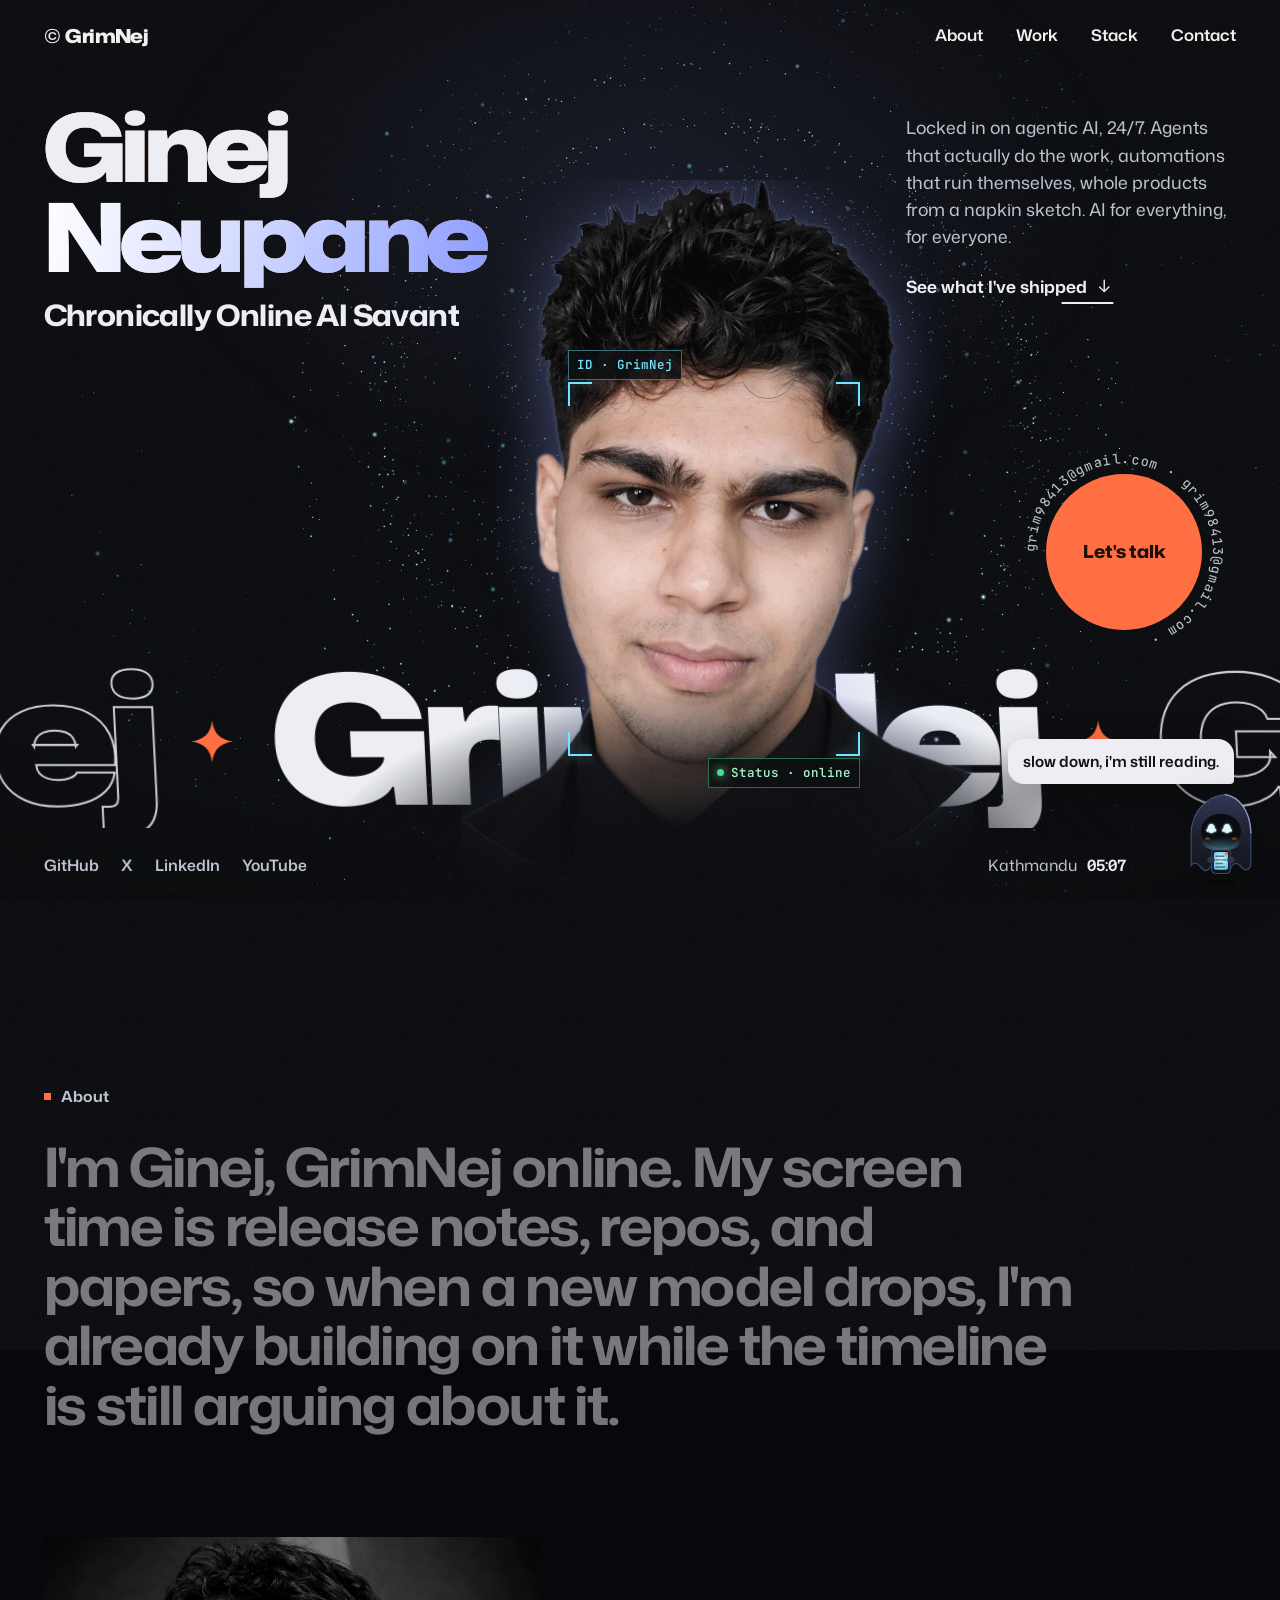
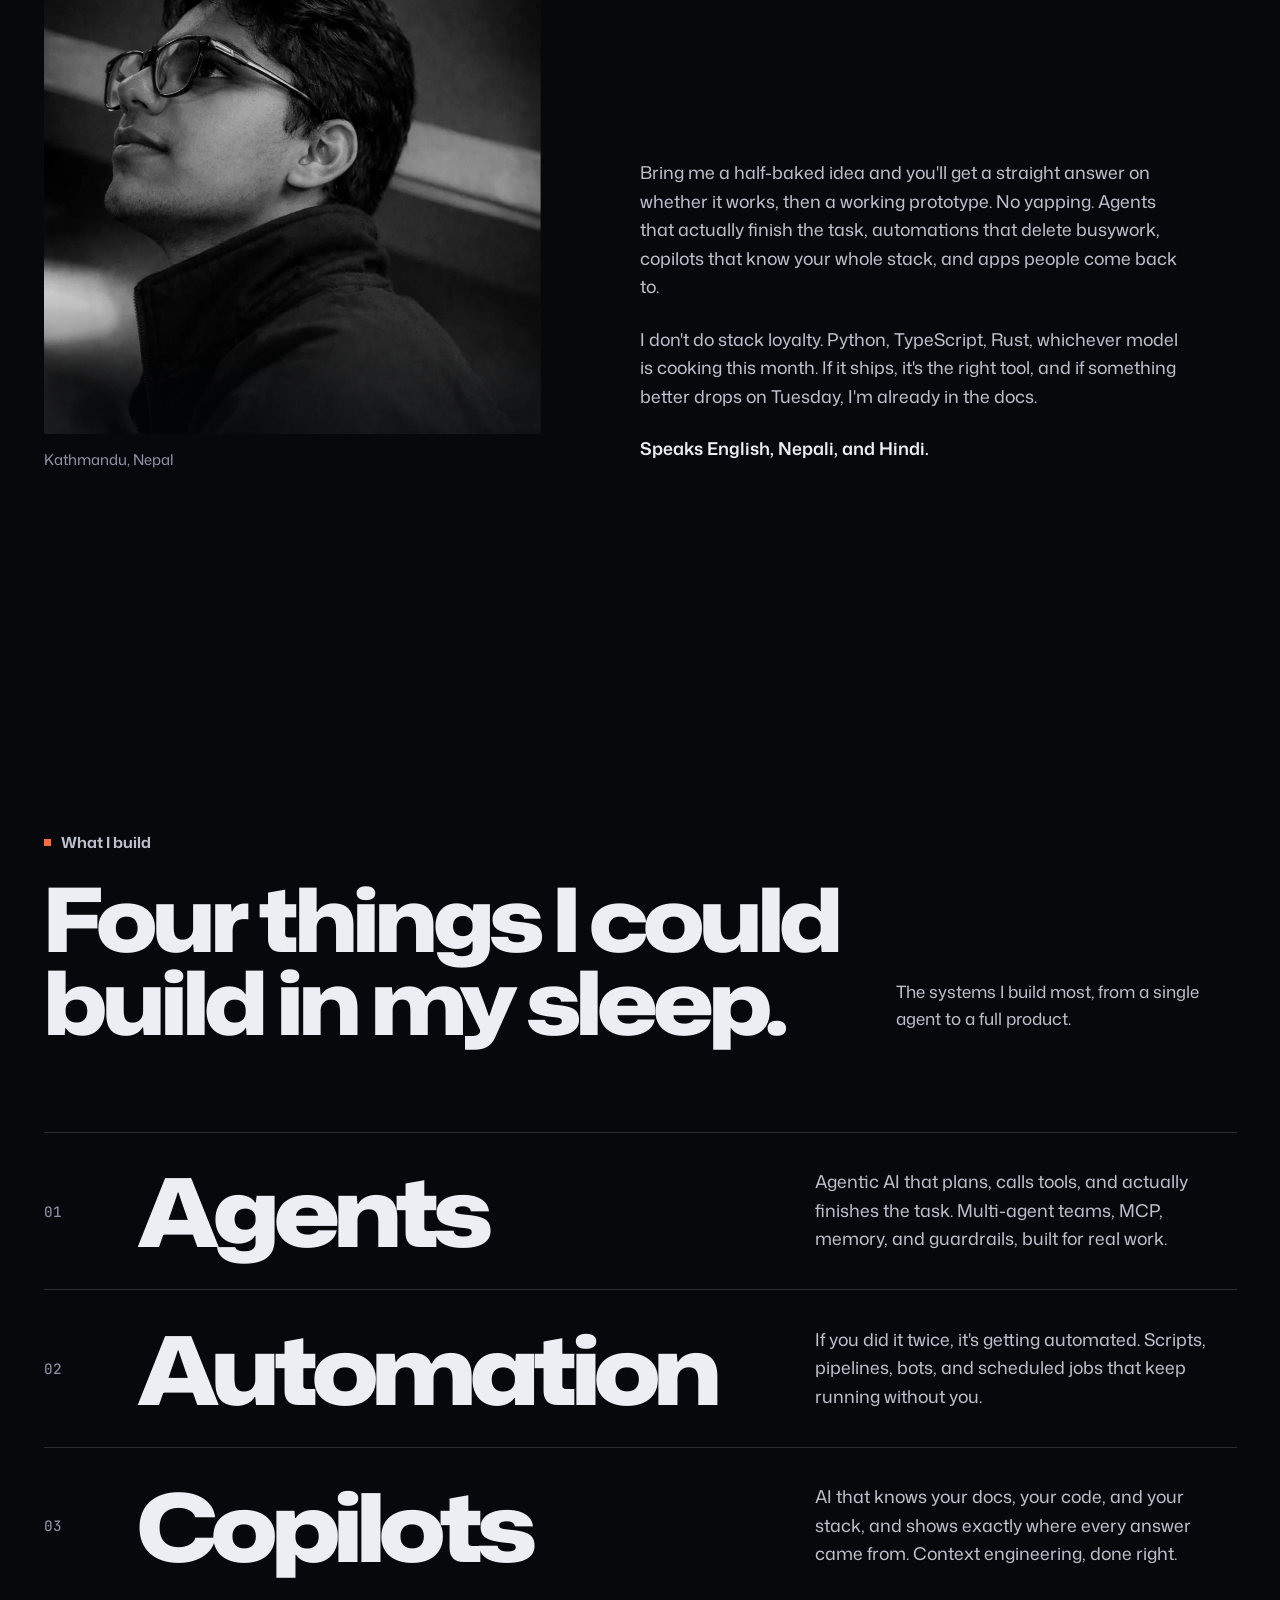
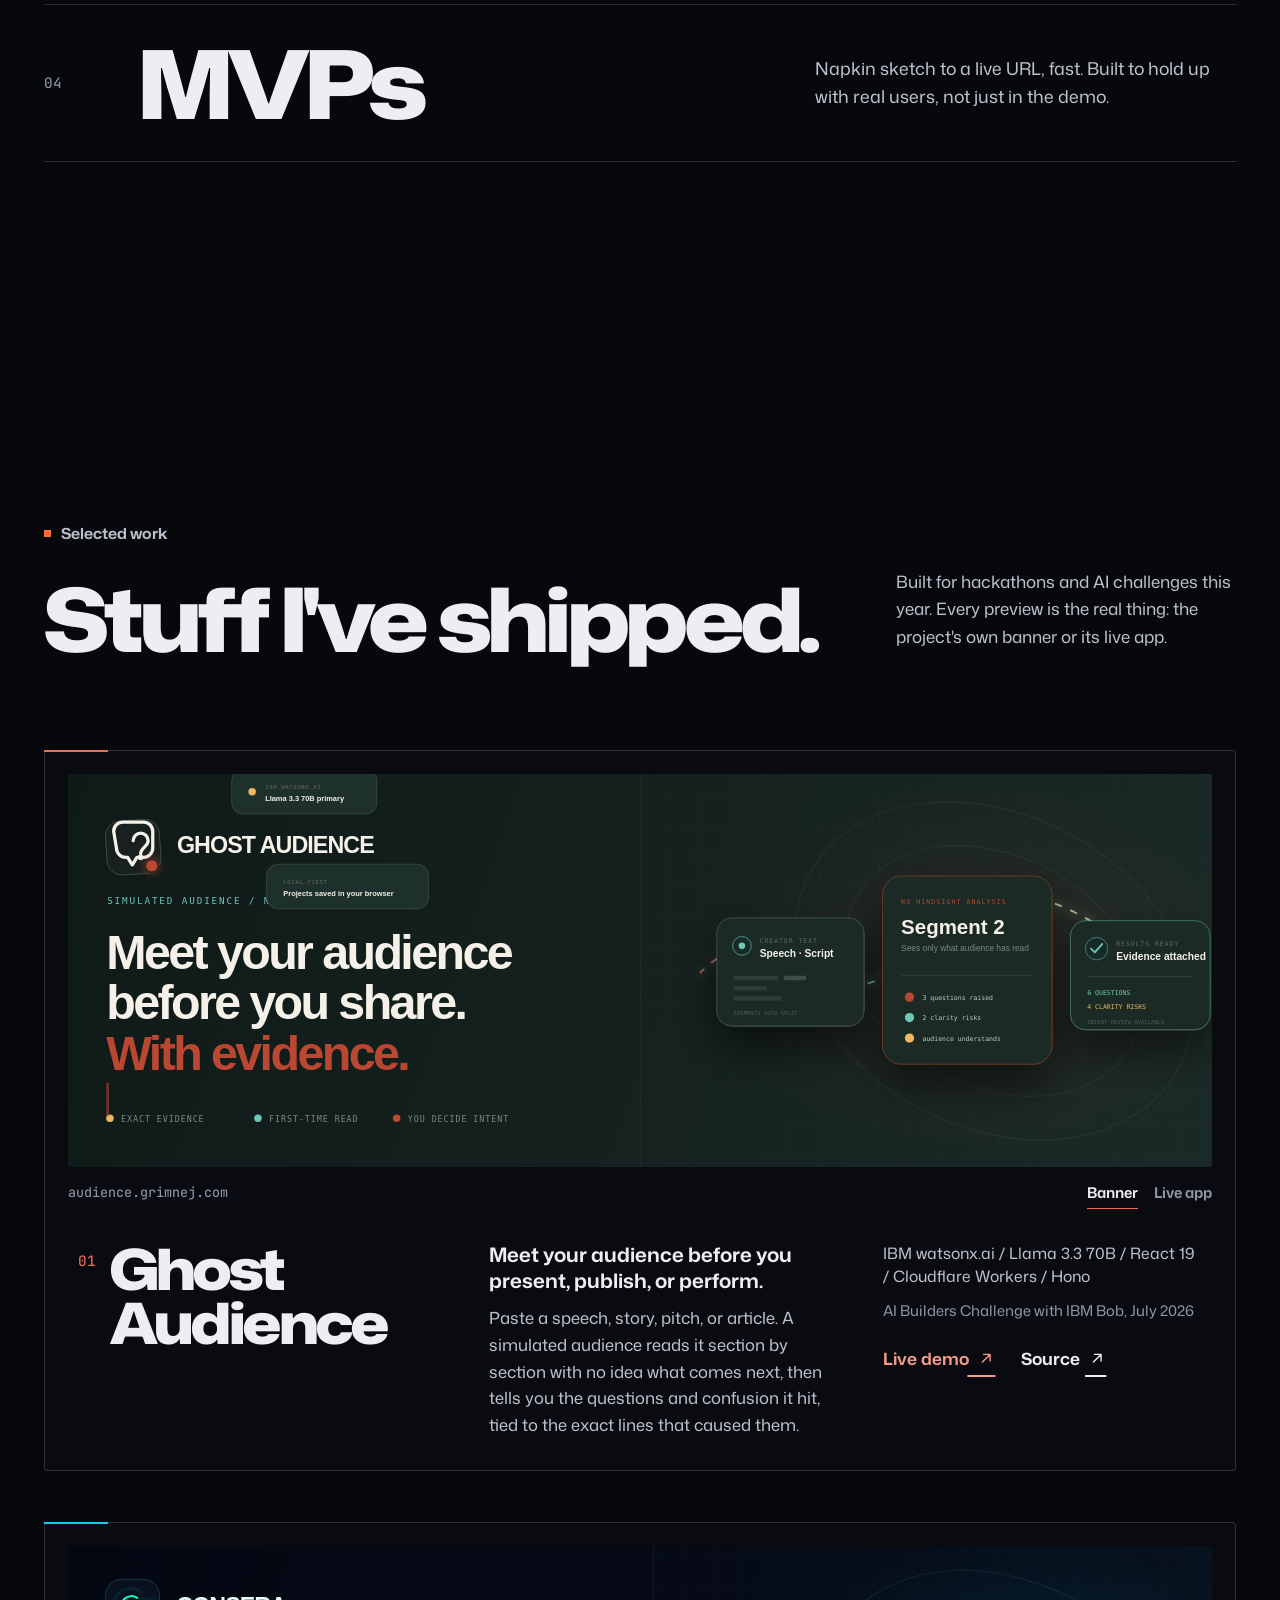
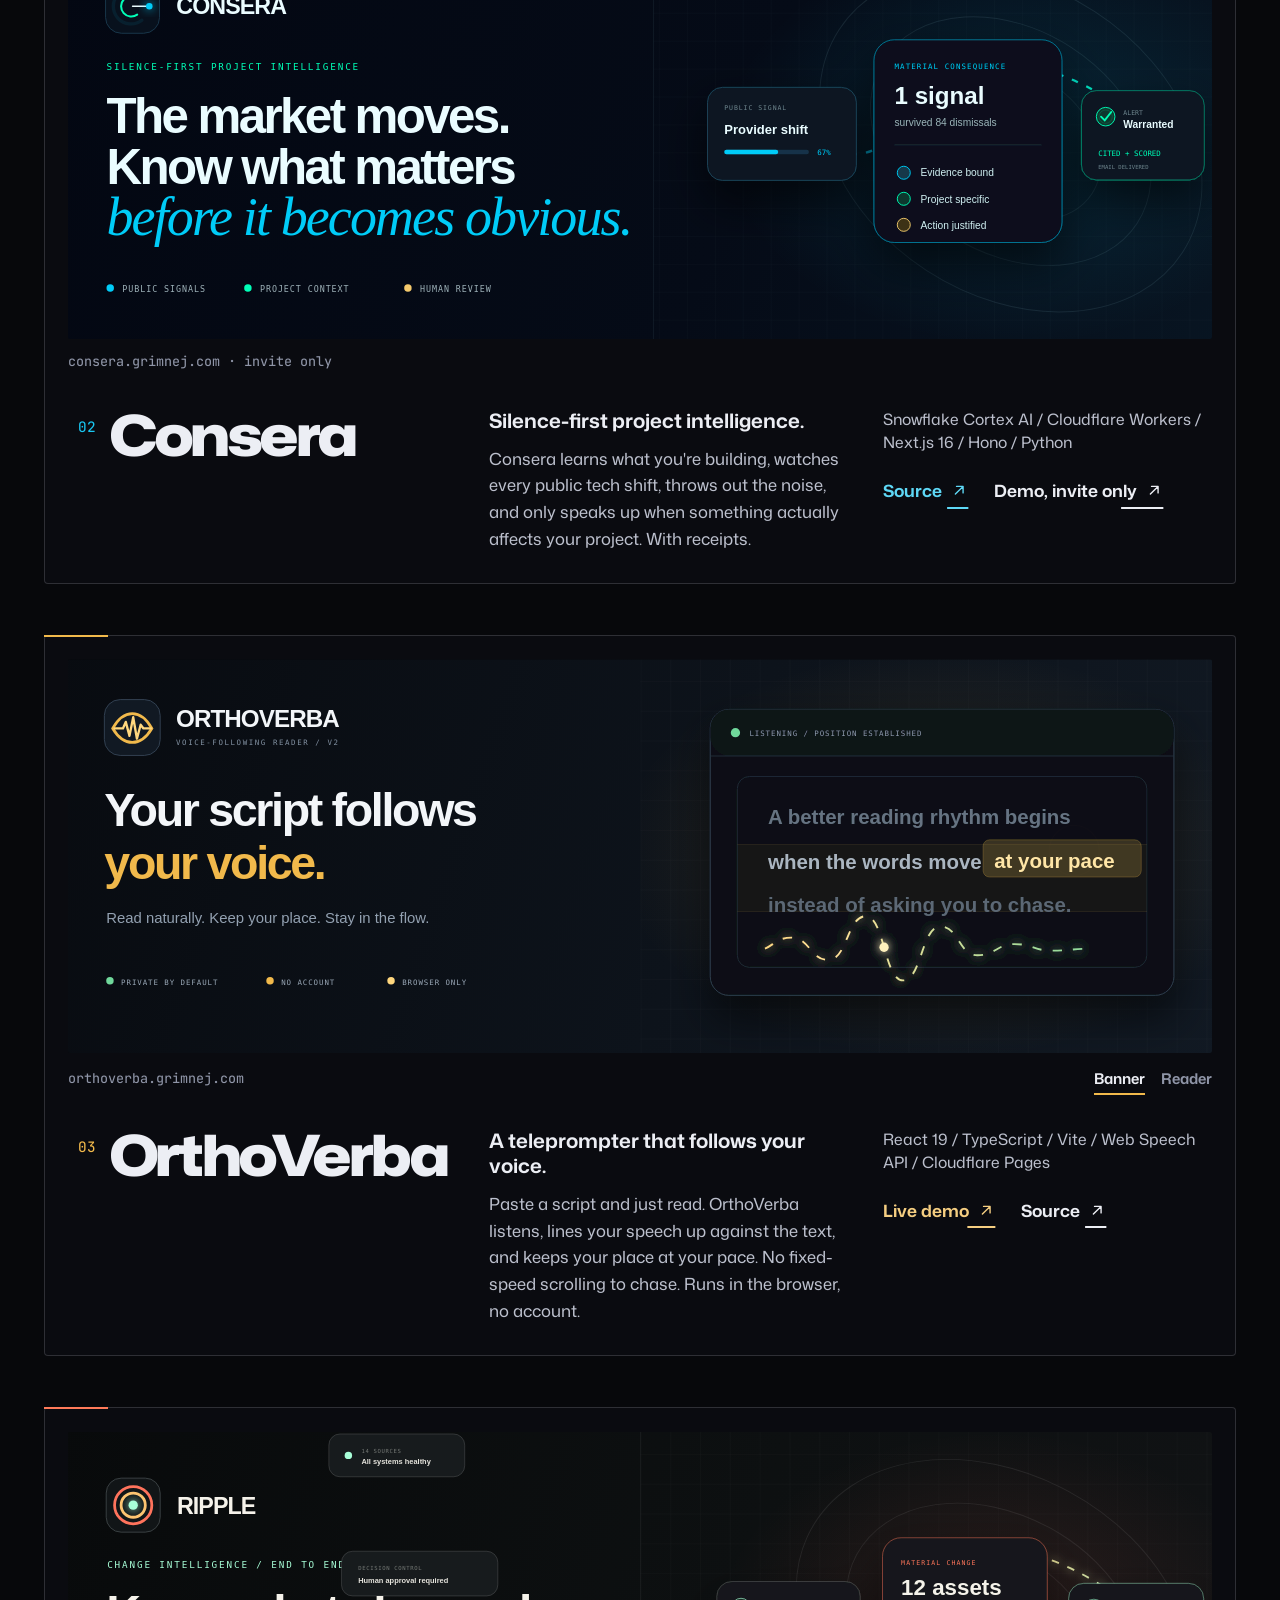
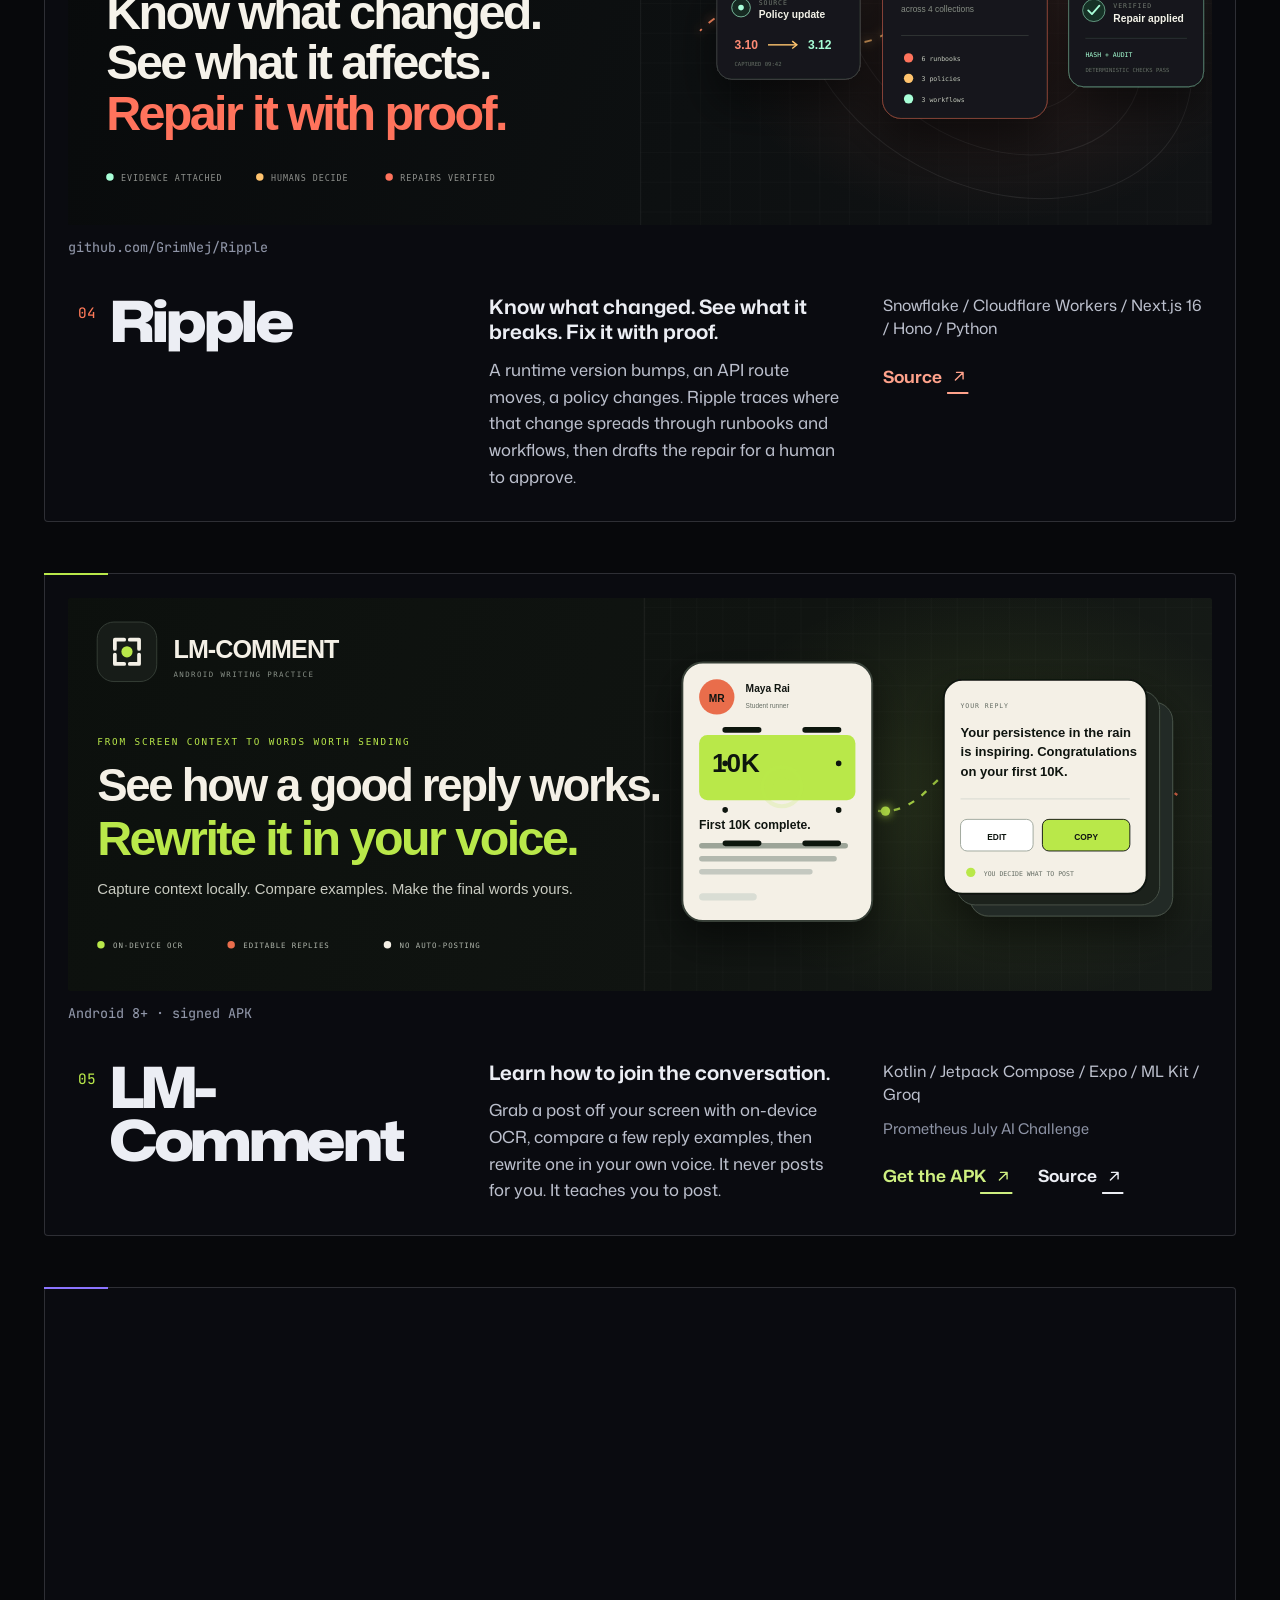
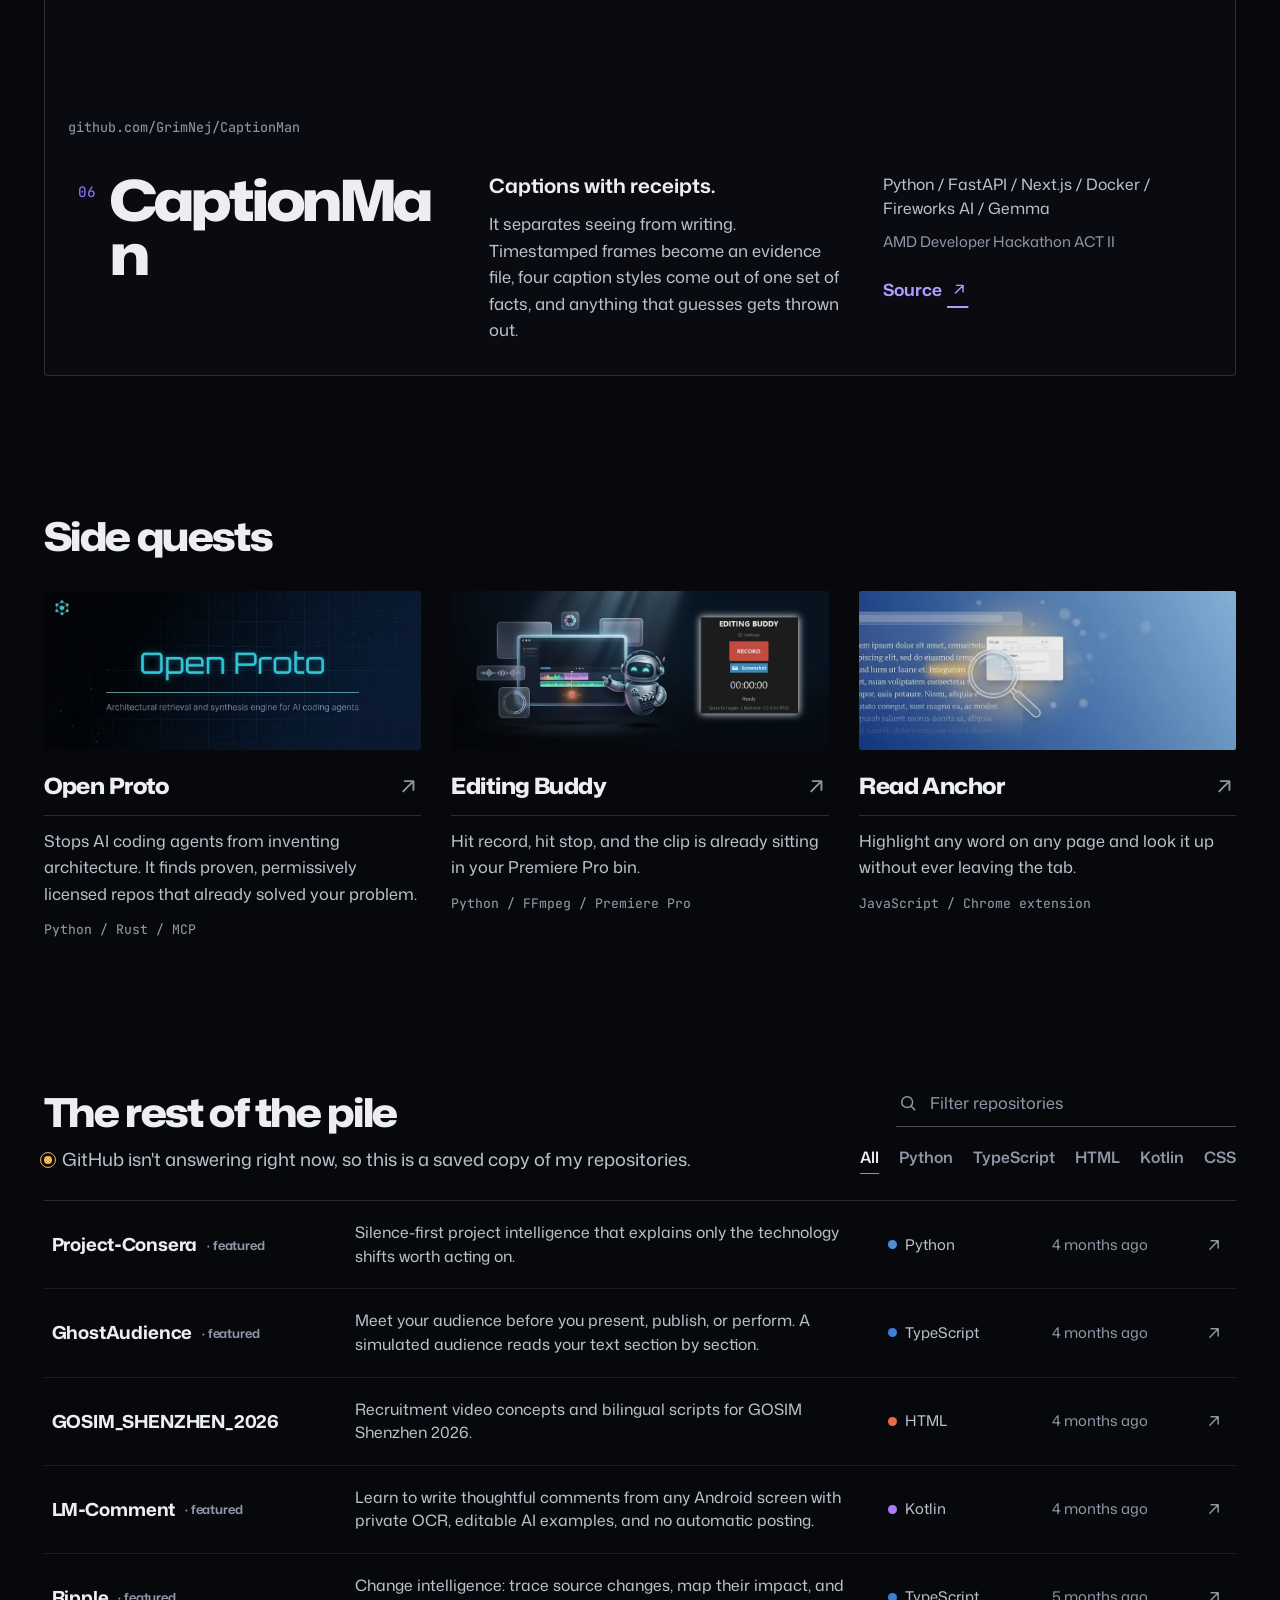
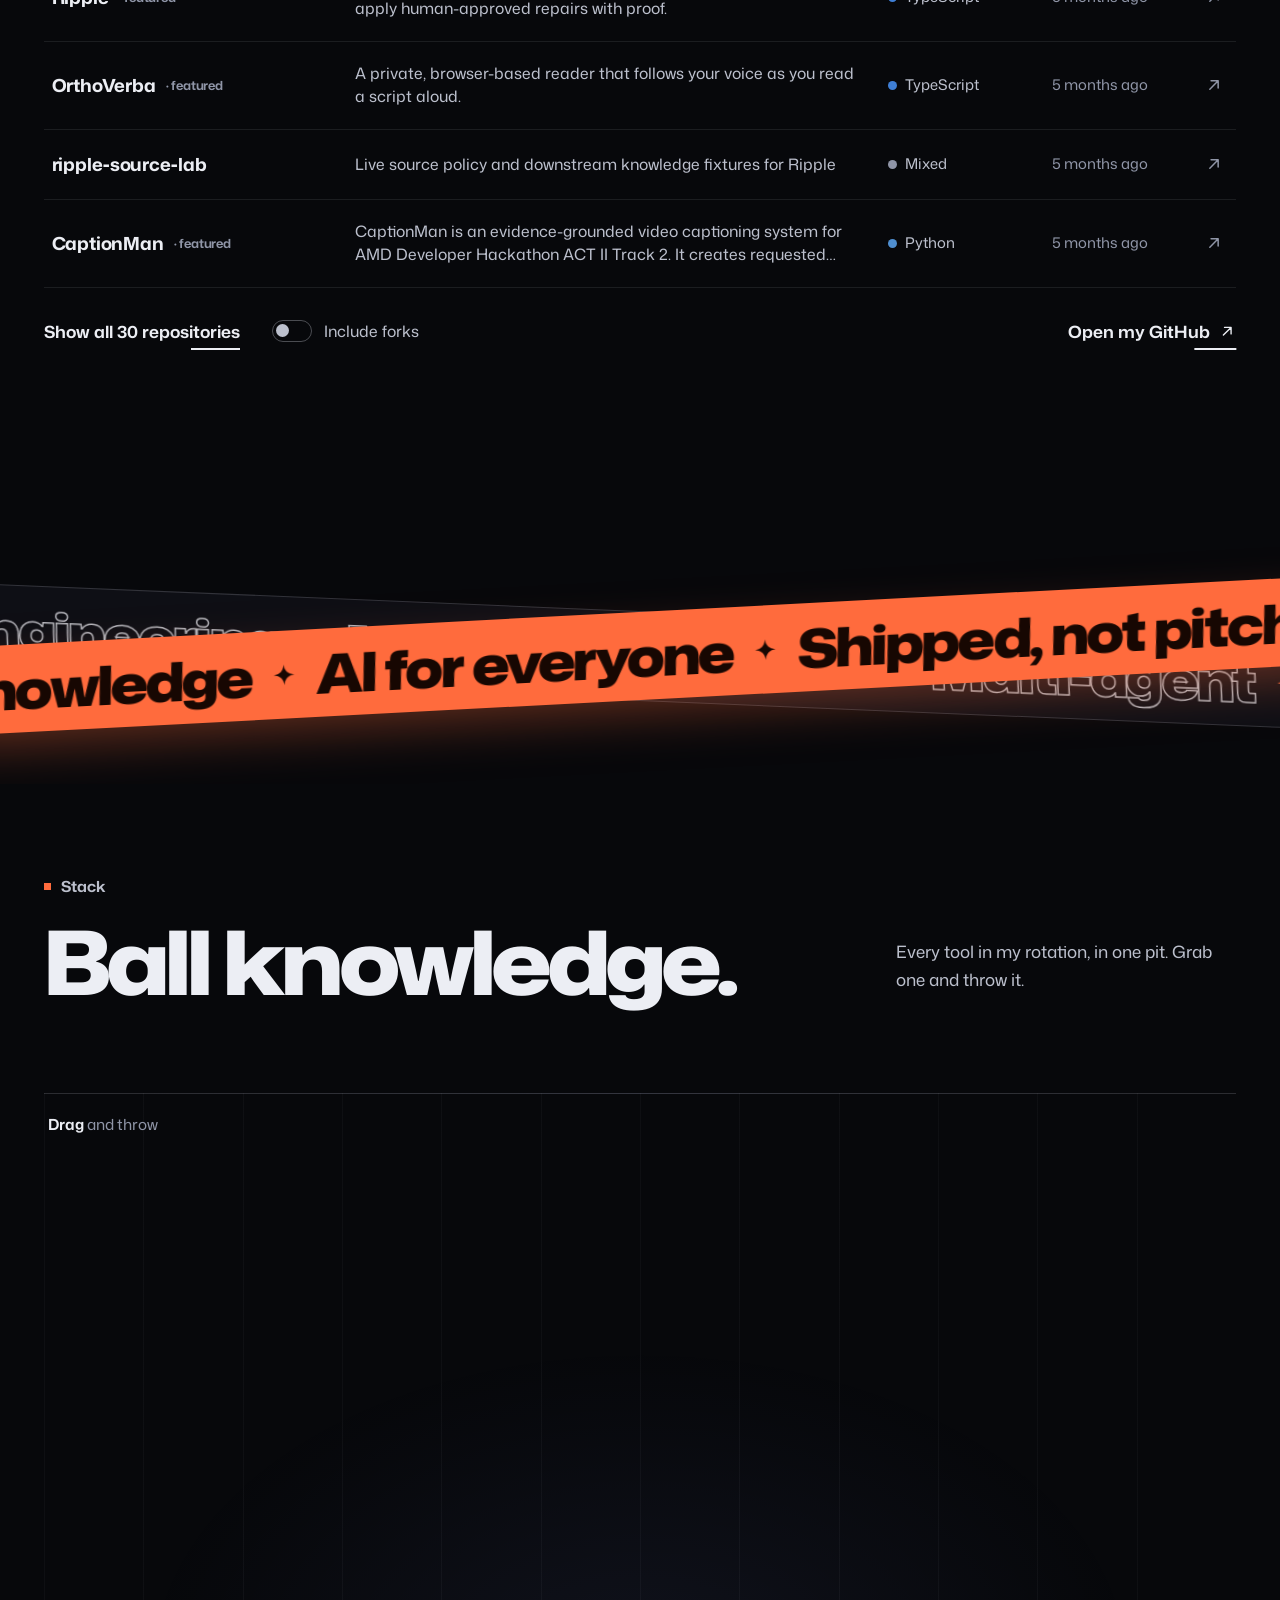
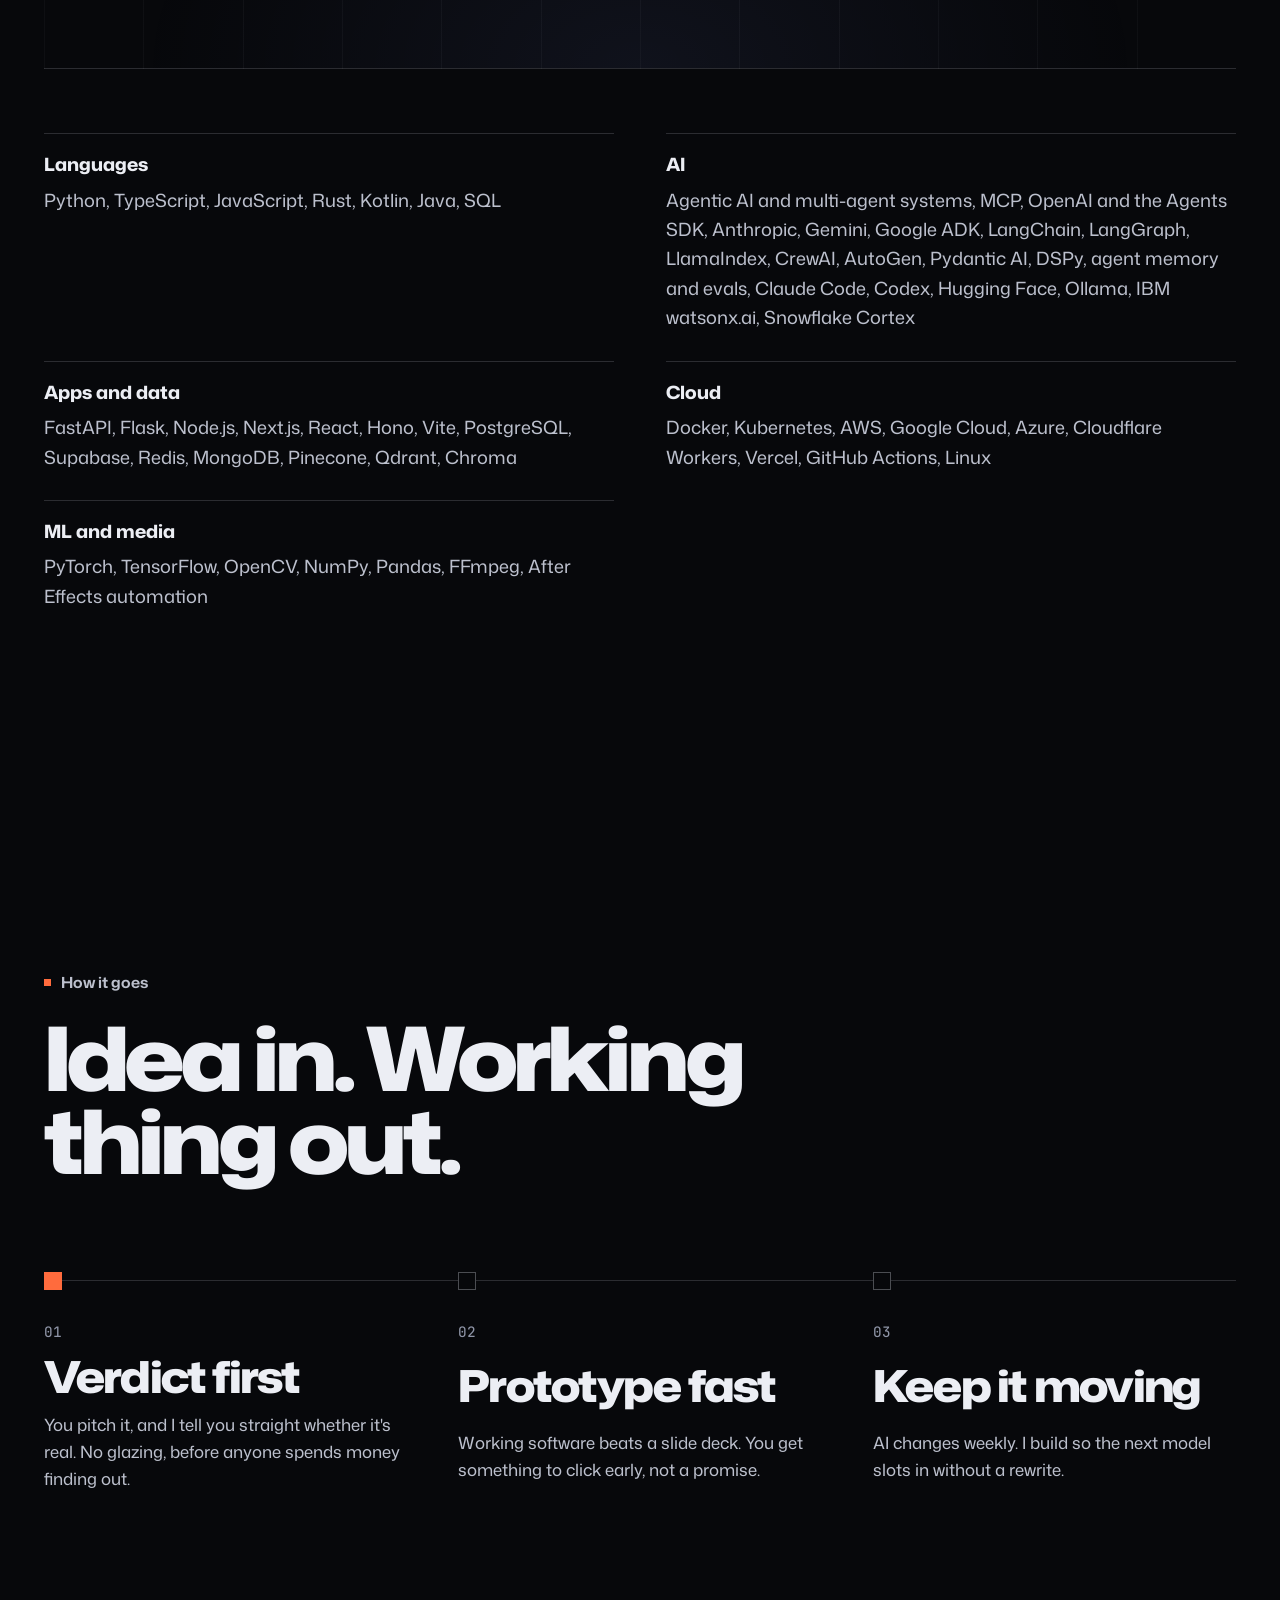
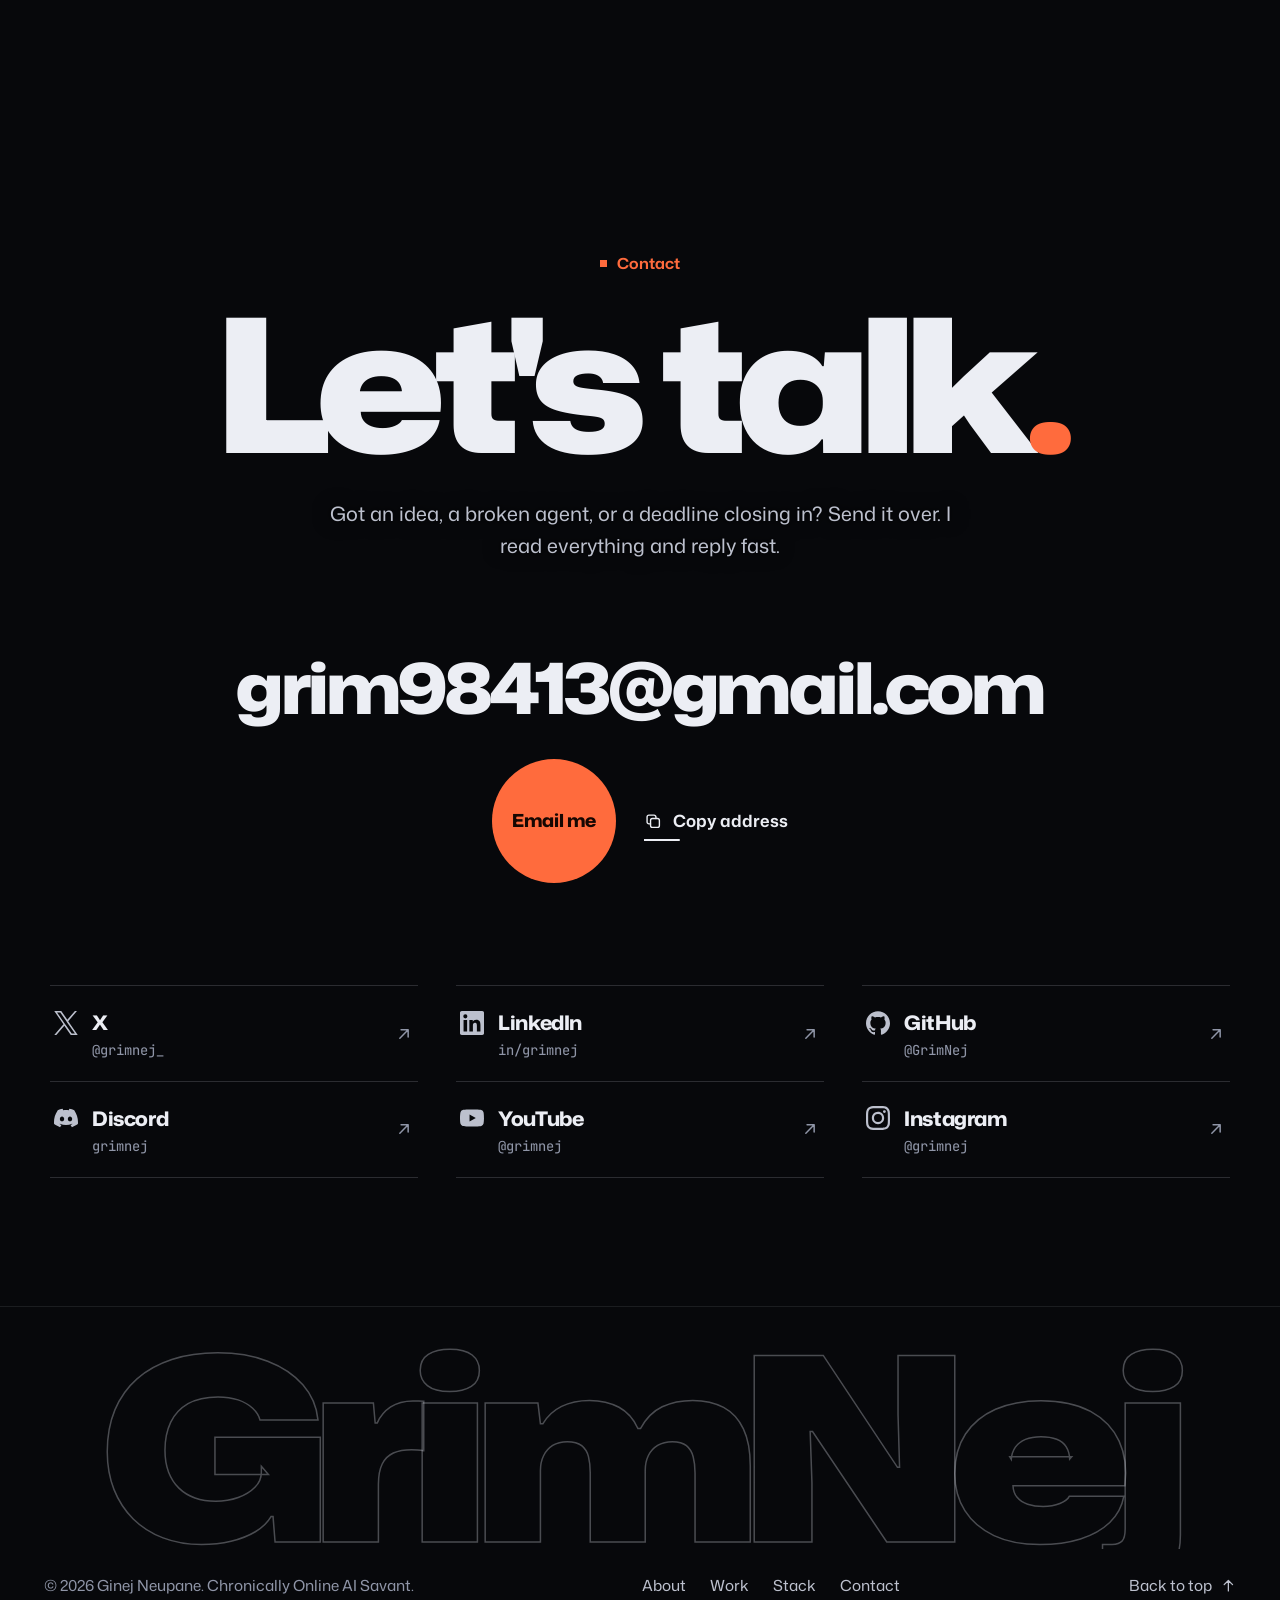
==== commit 7a4c3044: "Fix Let's talk ring under Cloudflare and wait for a full load - Cloudflare's Email Address Obfuscati" ====
--- a/index.html
+++ b/index.html
@@ -39,12 +39,16 @@
     <link rel="apple-touch-icon" href="assets/img/apple-touch-icon.png" />
     <link rel="preload" href="assets/fonts/mona-sans-latin.woff2" as="font" type="font/woff2" crossorigin />
     <link rel="preload" href="assets/img/portrait.webp" as="image" type="image/webp" fetchpriority="high" />
-    <link rel="stylesheet" href="assets/css/main.css" />
+    <link rel="stylesheet" href="assets/css/main.css?v=20261021b" />
     <script>
       document.documentElement.classList.replace("no-js", "js");
       setTimeout(function () {
         if (!window.__booted) document.documentElement.classList.add("reveal-all");
       }, 3500);
+      setTimeout(function () {
+        var p = document.querySelector("[data-preloader]");
+        if (p && !p.classList.contains("is-done")) document.documentElement.classList.add("reveal-all");
+      }, 12000);
     </script>
 
     <script type="application/ld+json">
@@ -177,17 +181,19 @@
   </head>
 
   <body>
+    <!--email_off-->
     <a class="skip-link" href="#main">Skip to content</a>
 
     <div class="preloader" aria-hidden="true" data-preloader>
       <span class="preloader__word">GrimNej</span>
+      <span class="preloader__pct"><span data-preloader-pct>0</span>%</span>
     </div>
 
     <canvas class="field" aria-hidden="true" data-field></canvas>
     <div class="atmosphere" aria-hidden="true"></div>
     <div class="grain" aria-hidden="true"></div>
 
-    <div class="cursor" aria-hidden="true" data-cursor-root>
+    <div class="cursor is-hidden" aria-hidden="true" data-cursor-root>
       <div class="cursor__ring"></div>
       <div class="cursor__dot"></div>
       <div class="cursor__label" data-cursor-label></div>
@@ -859,10 +865,11 @@
 
     <div class="toast" role="status" aria-live="polite" data-toast></div>
 
-    <script src="assets/vendor/gsap.min.js" defer></script>
-    <script src="assets/vendor/ScrollTrigger.min.js" defer></script>
-    <script src="assets/vendor/SplitText.min.js" defer></script>
-    <script src="assets/vendor/lenis.min.js" defer></script>
-    <script type="module" src="assets/js/main.js"></script>
+    <!--/email_off-->
+    <script src="assets/vendor/gsap.min.js?v=20261021b" defer></script>
+    <script src="assets/vendor/ScrollTrigger.min.js?v=20261021b" defer></script>
+    <script src="assets/vendor/SplitText.min.js?v=20261021b" defer></script>
+    <script src="assets/vendor/lenis.min.js?v=20261021b" defer></script>
+    <script type="module" src="assets/js/main.js?v=20261021b"></script>
   </body>
 </html>
--- a/assets/css/main.css
+++ b/assets/css/main.css
@@ -293,14 +293,25 @@
   line-height: 0.9;
   color: transparent;
   -webkit-text-stroke: 1.5px rgba(236, 238, 244, 0.35);
-  background: linear-gradient(90deg, var(--ink) 50%, transparent 50%) 100% 0 / 200% 100% no-repeat;
+  /* Fills left to right as the page loads (--fill is set by main.js). */
+  background: linear-gradient(90deg, var(--ink) 50%, transparent 50%) calc(100% - var(--fill, 0) * 100%) 0 / 200% 100% no-repeat;
   -webkit-background-clip: text;
   background-clip: text;
-  animation: fill-word 1.2s var(--ease-io) 0.1s forwards;
-}
-
-@keyframes fill-word {
-  to { background-position: 0 0; }
+}
+
+.preloader {
+  grid-template-rows: auto auto;
+  align-content: center;
+  gap: 18px;
+}
+
+.preloader__pct {
+  justify-self: center;
+  font-family: var(--mono);
+  font-size: 0.9rem;
+  letter-spacing: 0.12em;
+  color: var(--ink-3);
+  font-variant-numeric: tabular-nums;
 }
 
 .no-js .preloader,
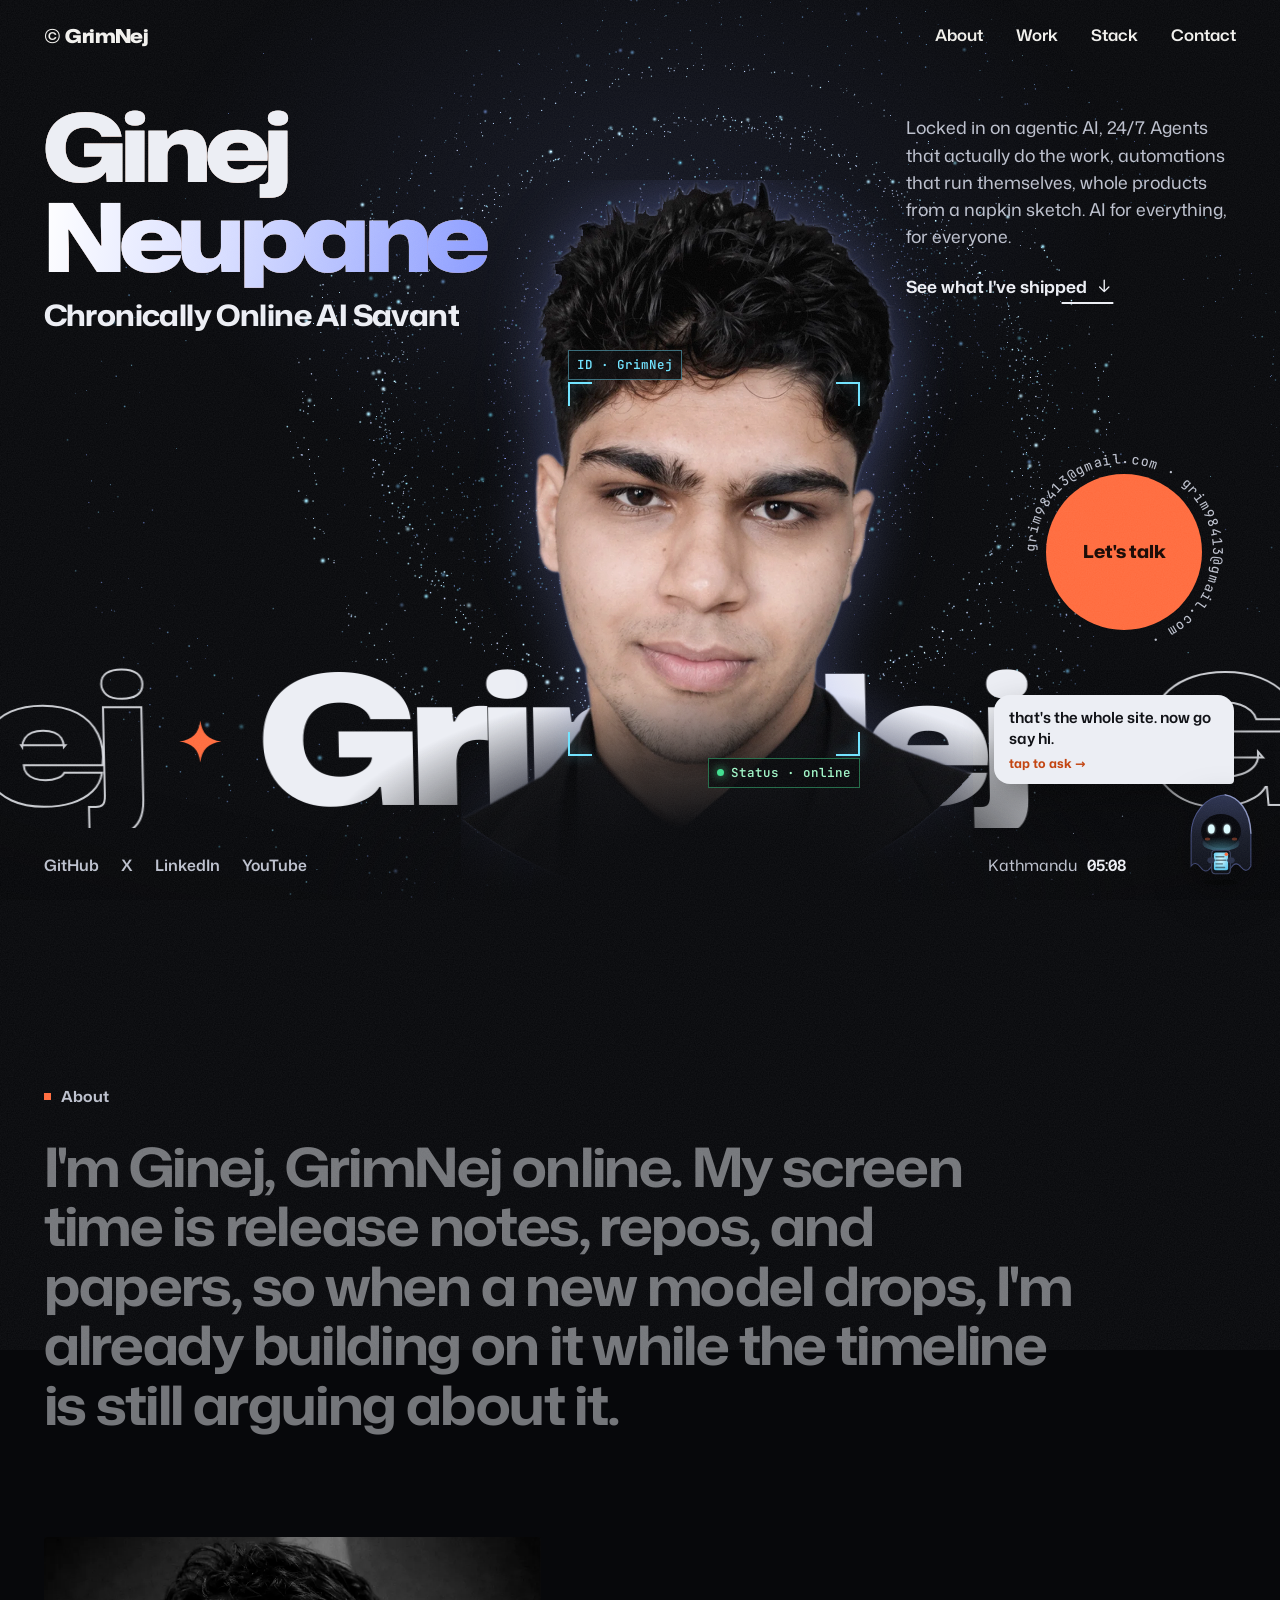
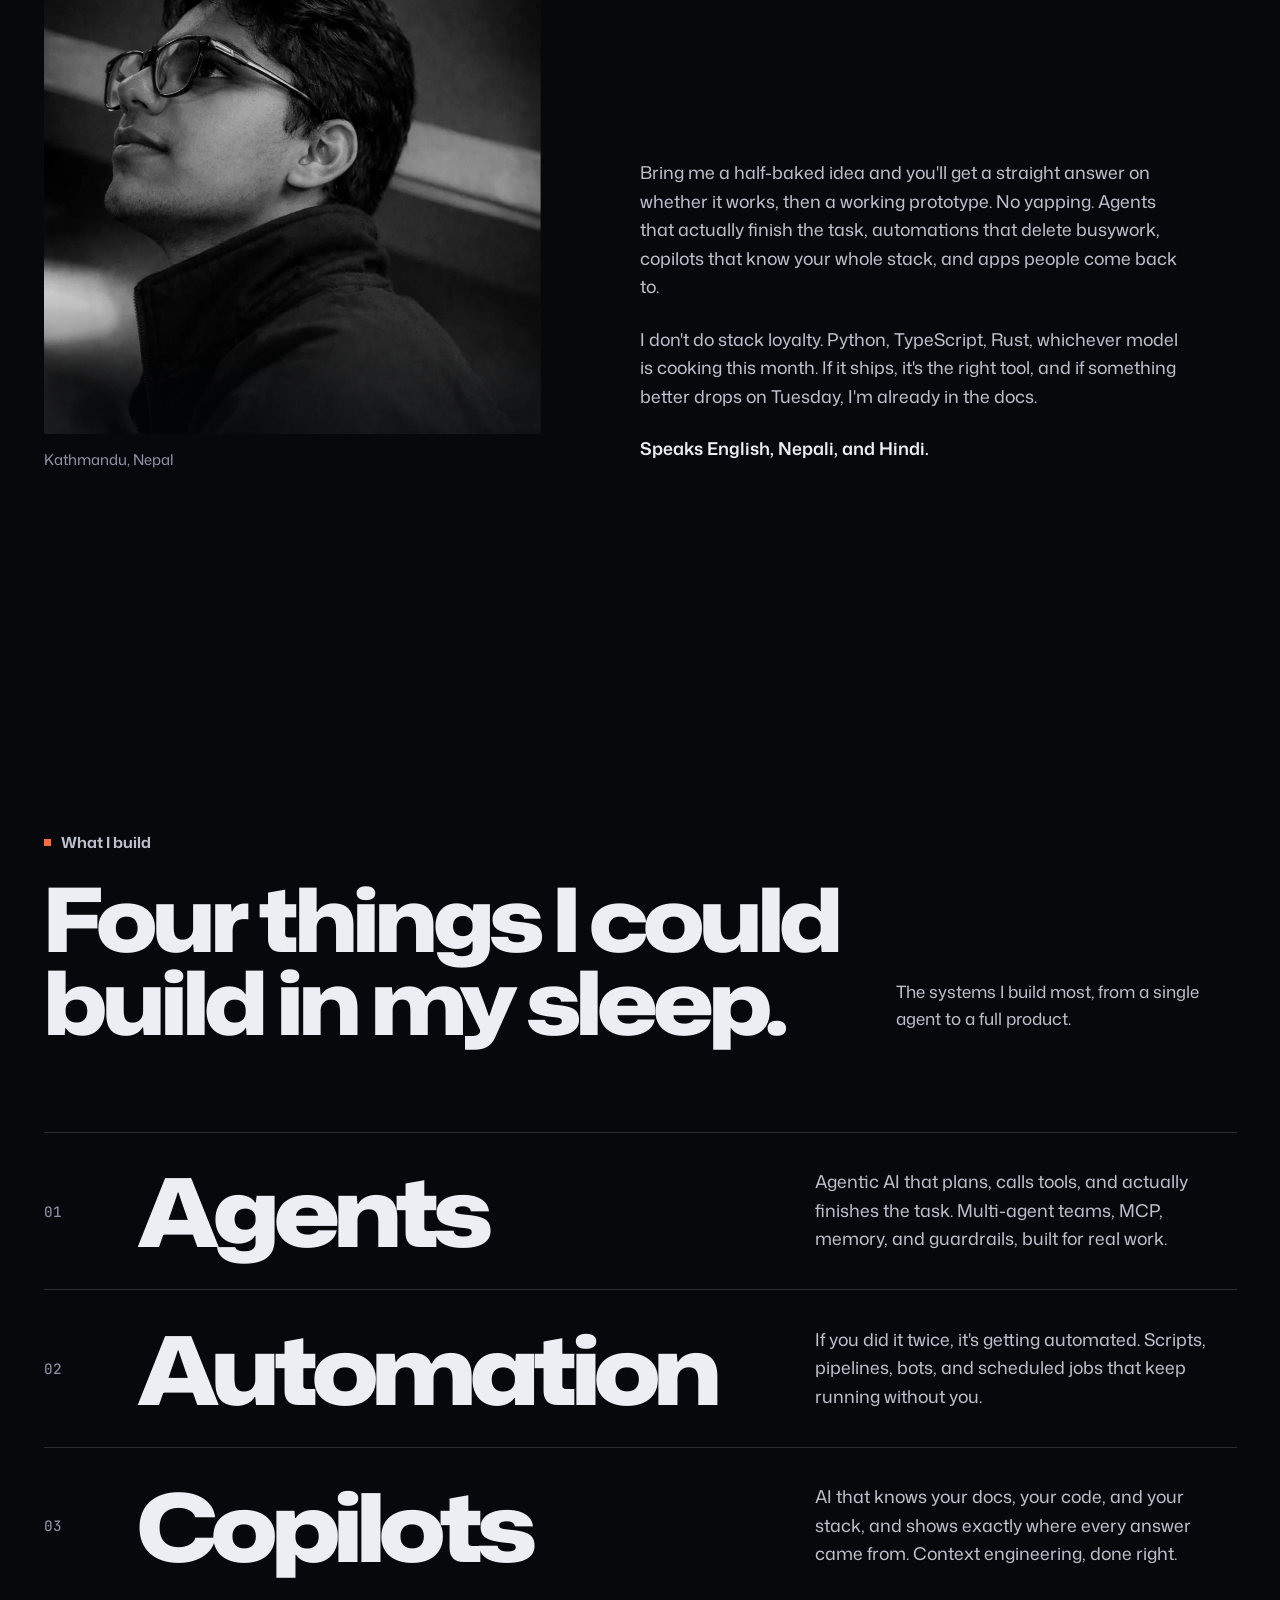
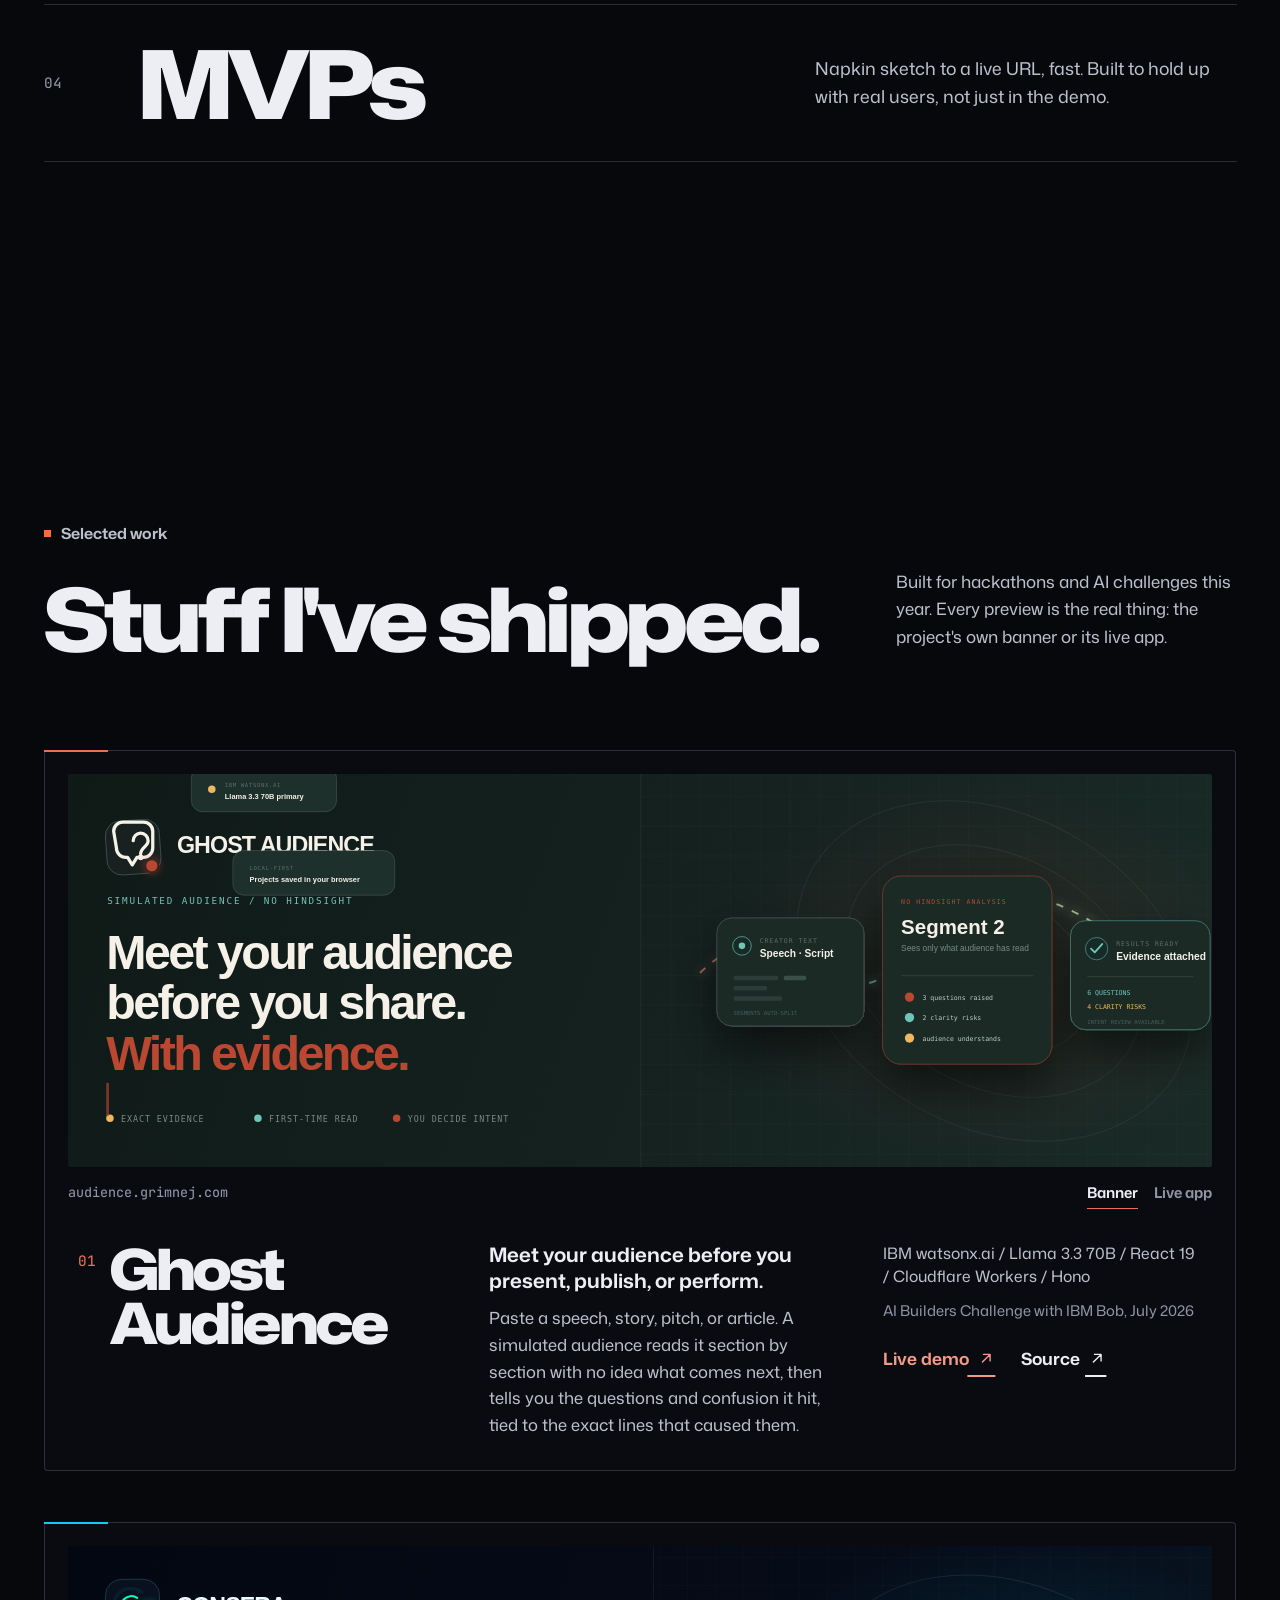
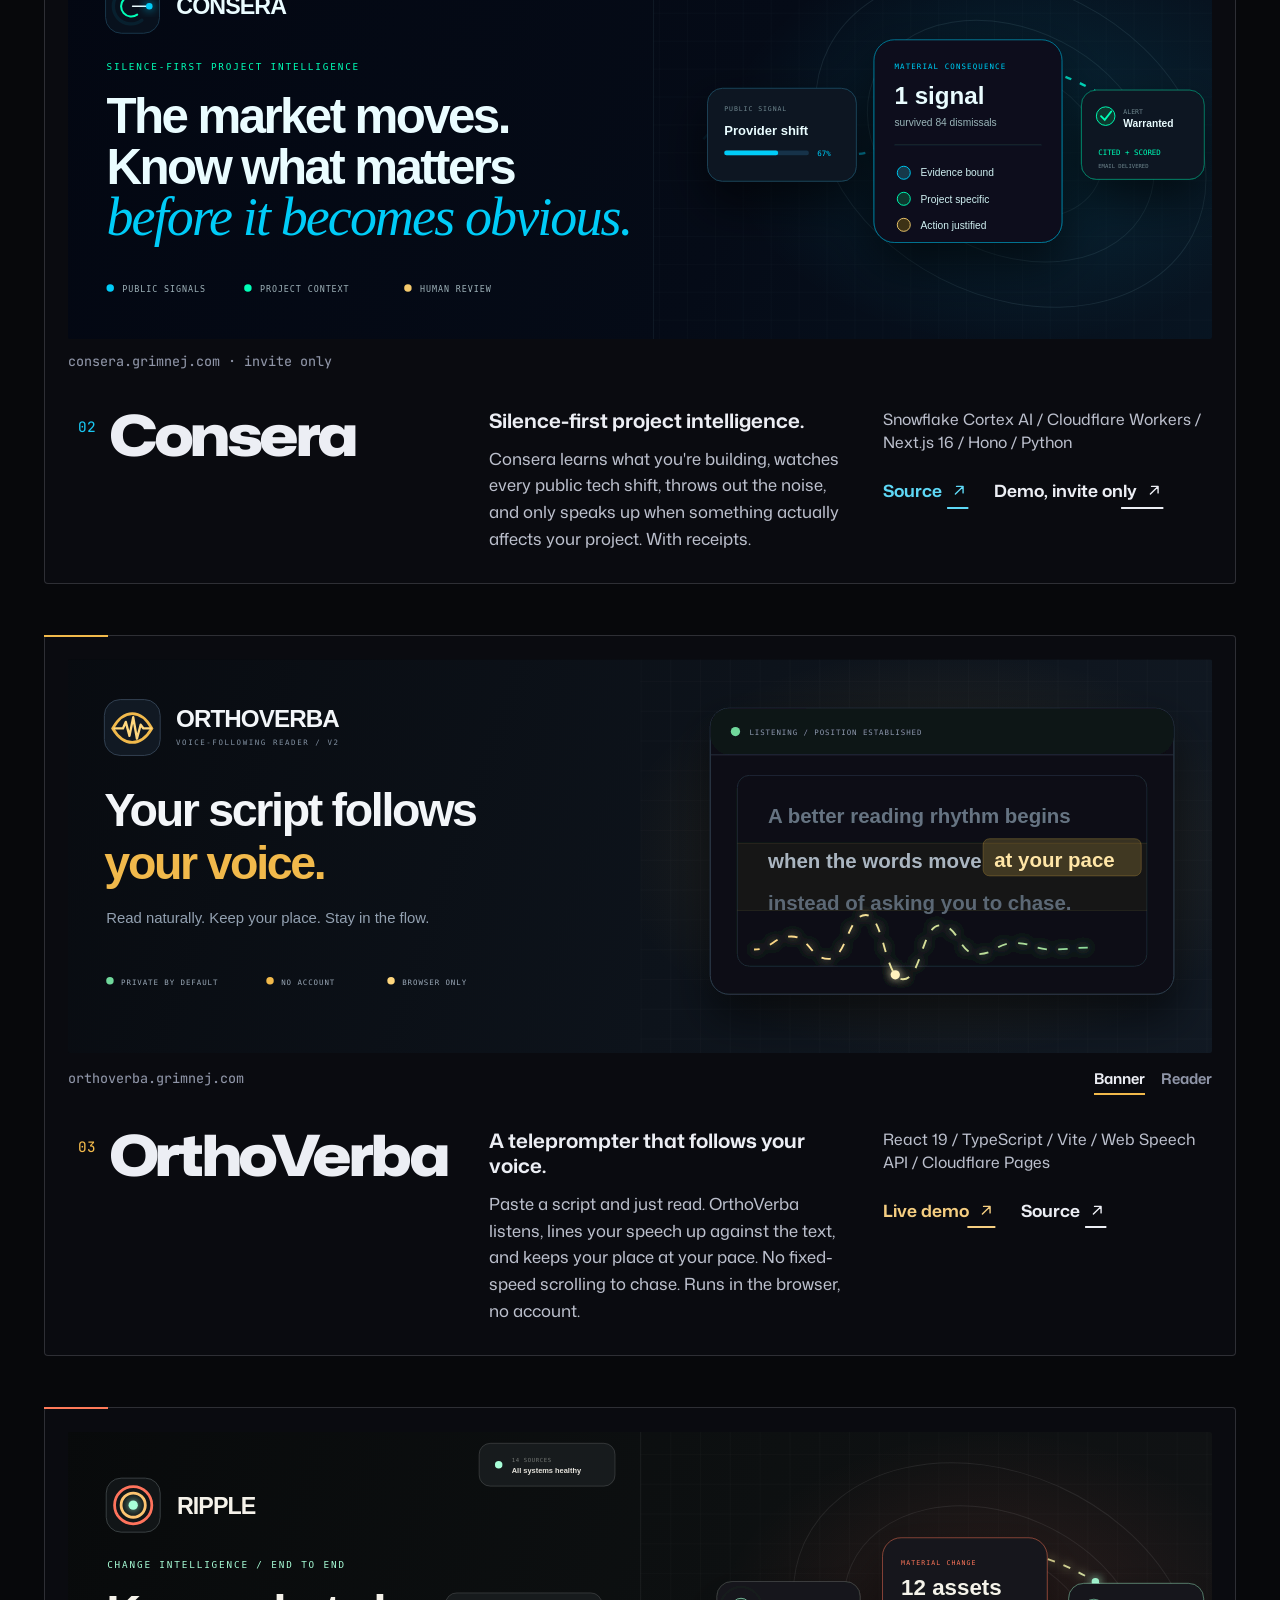
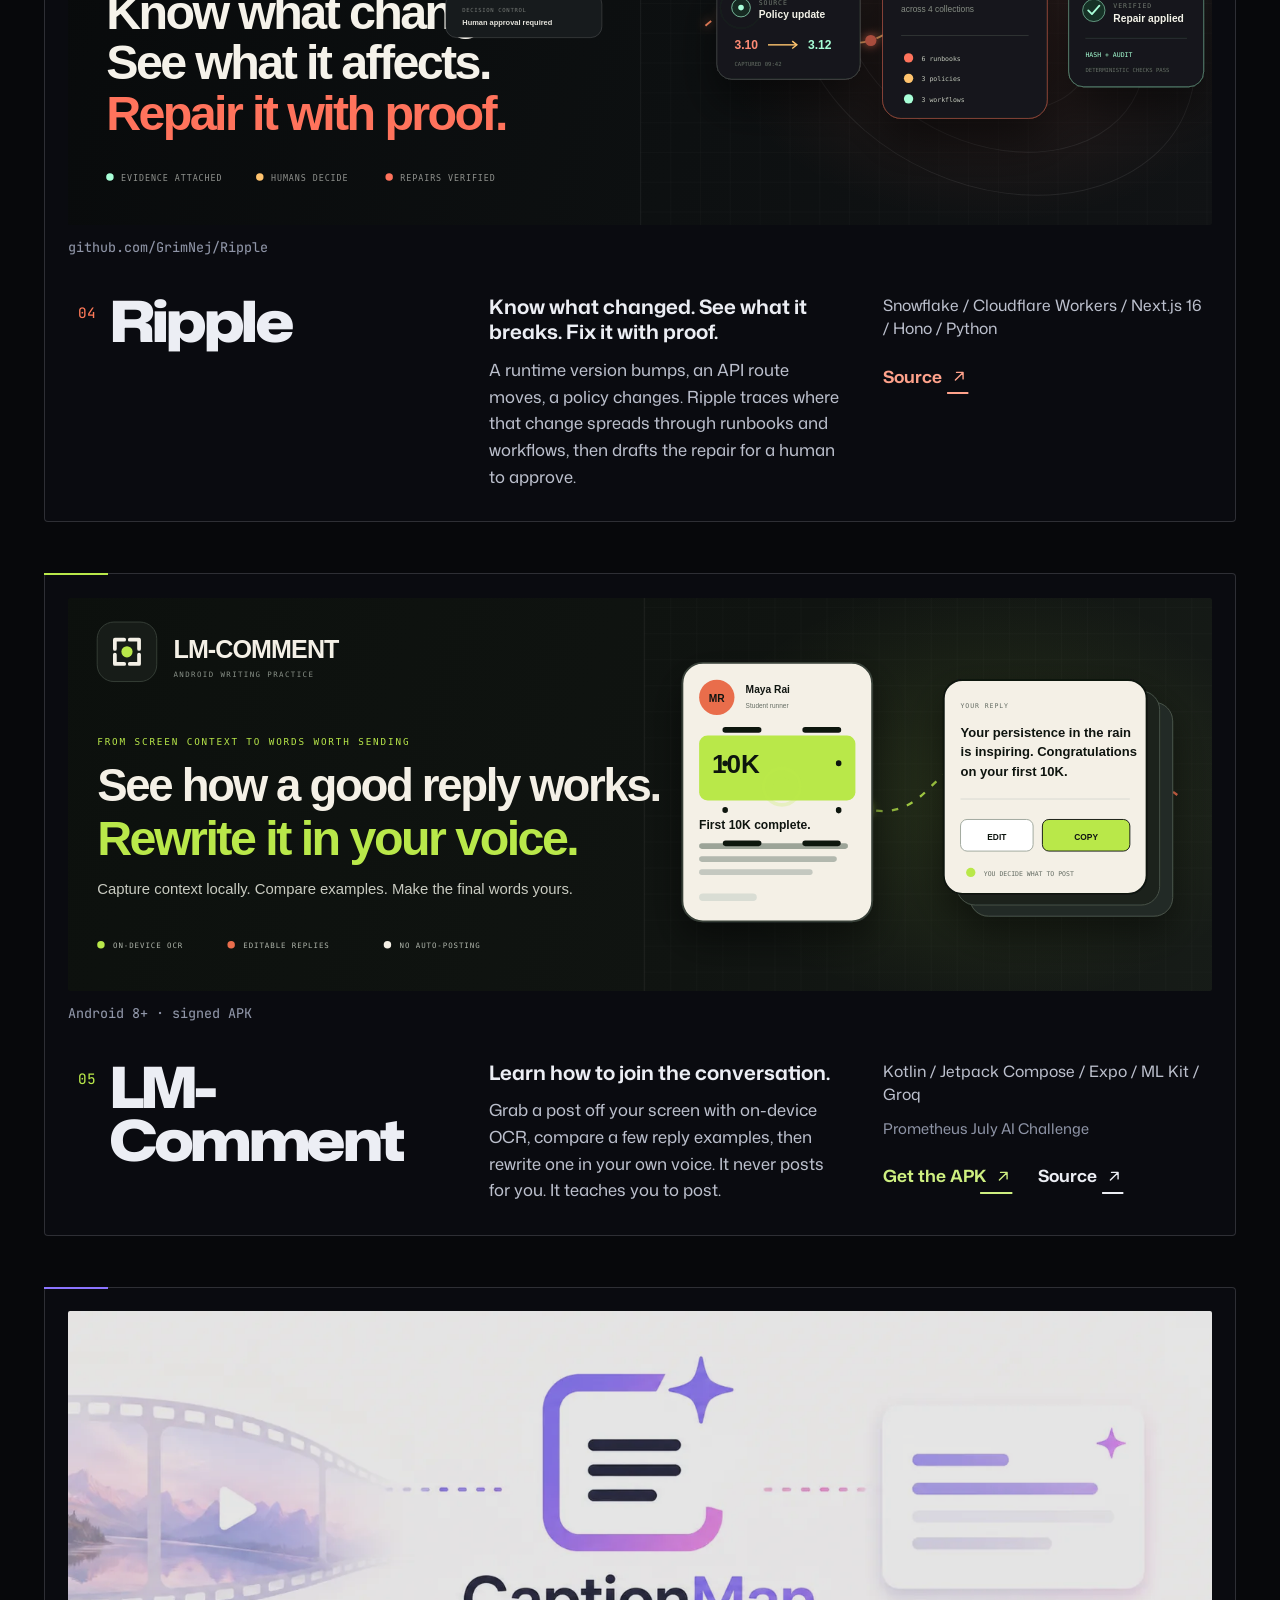
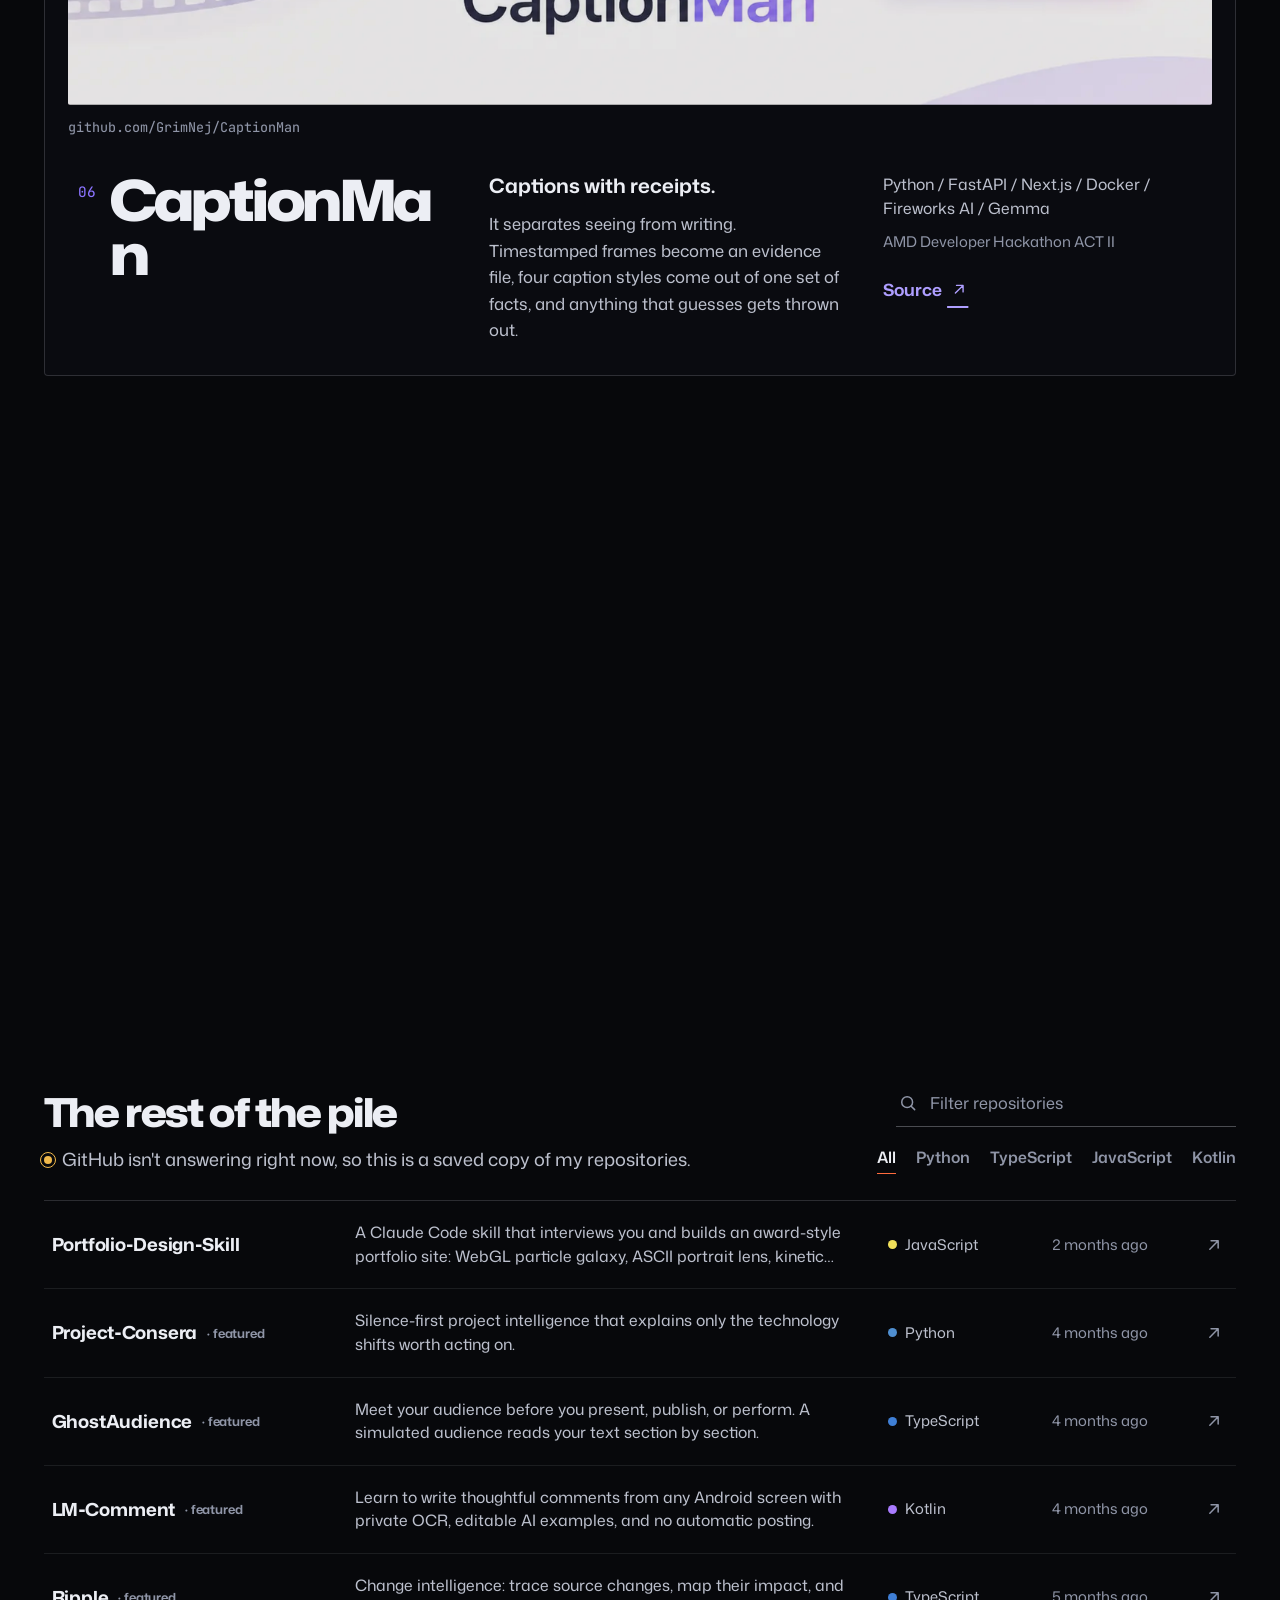
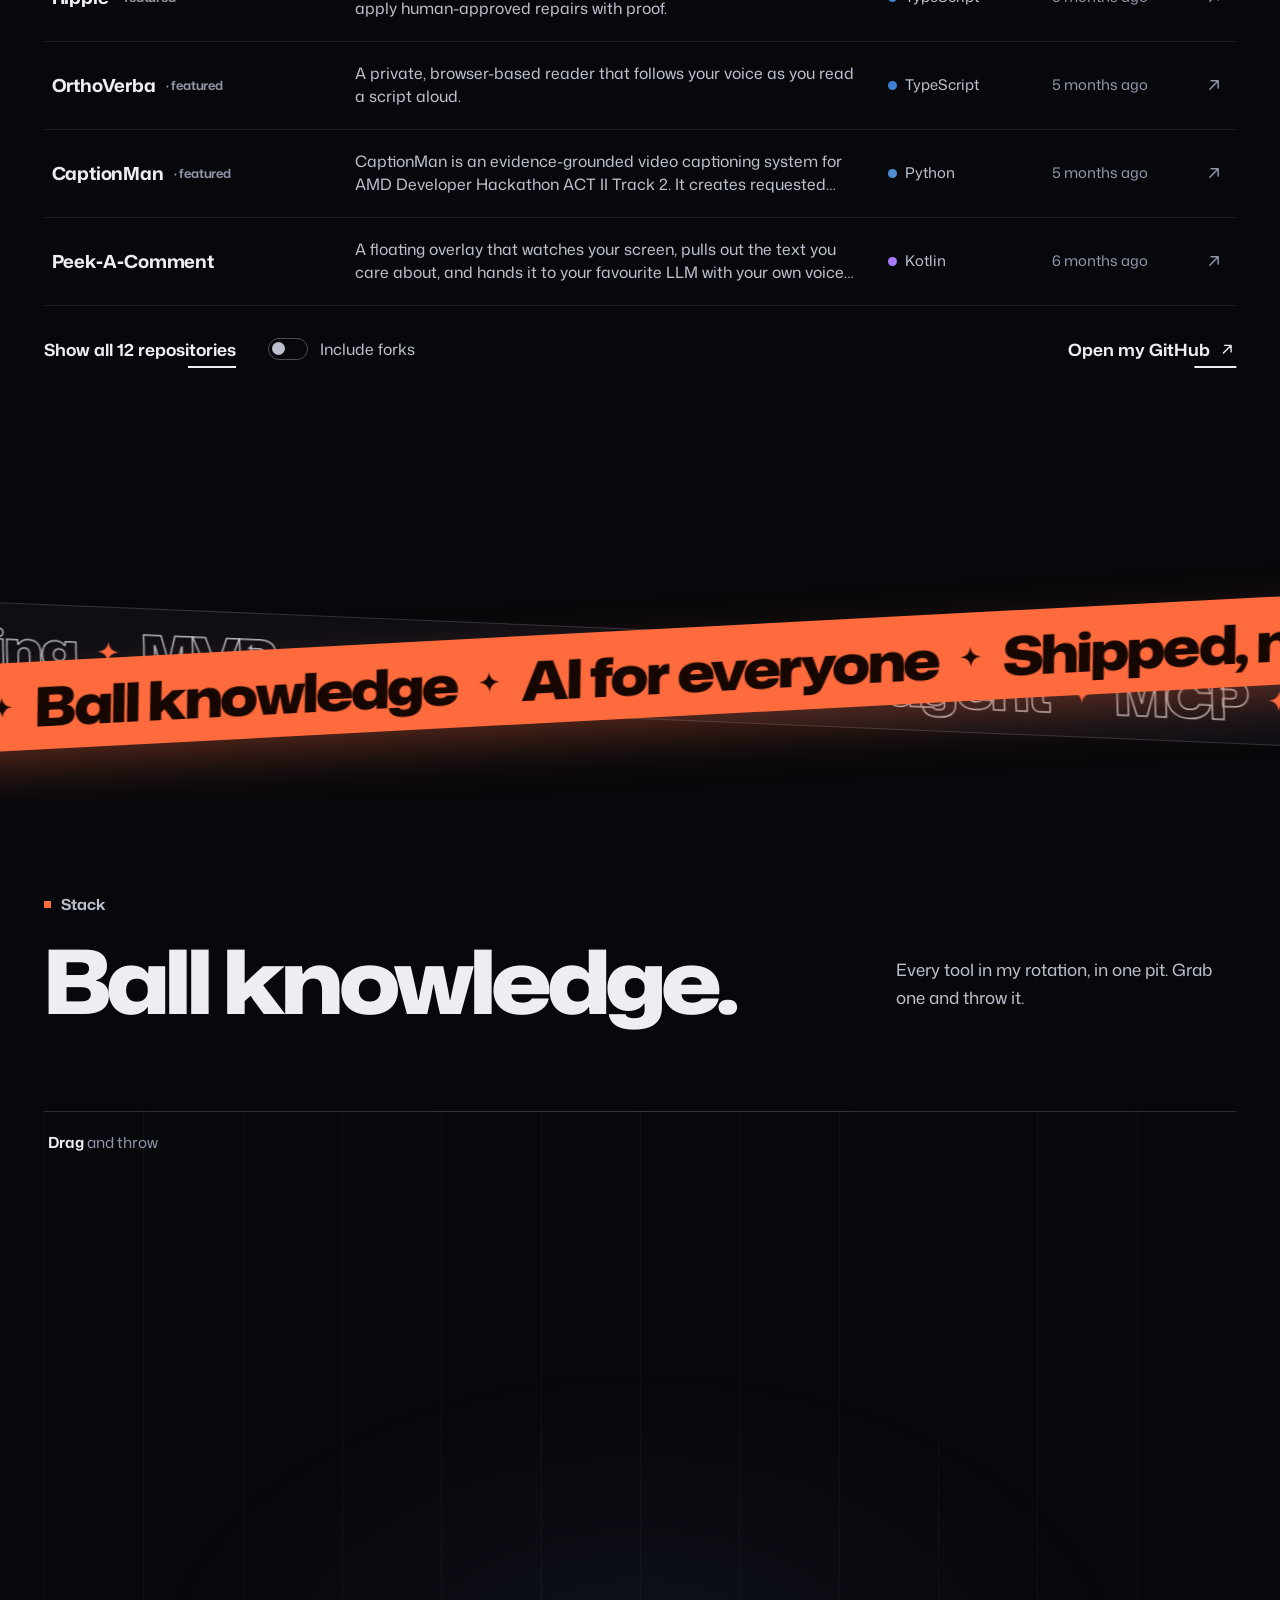
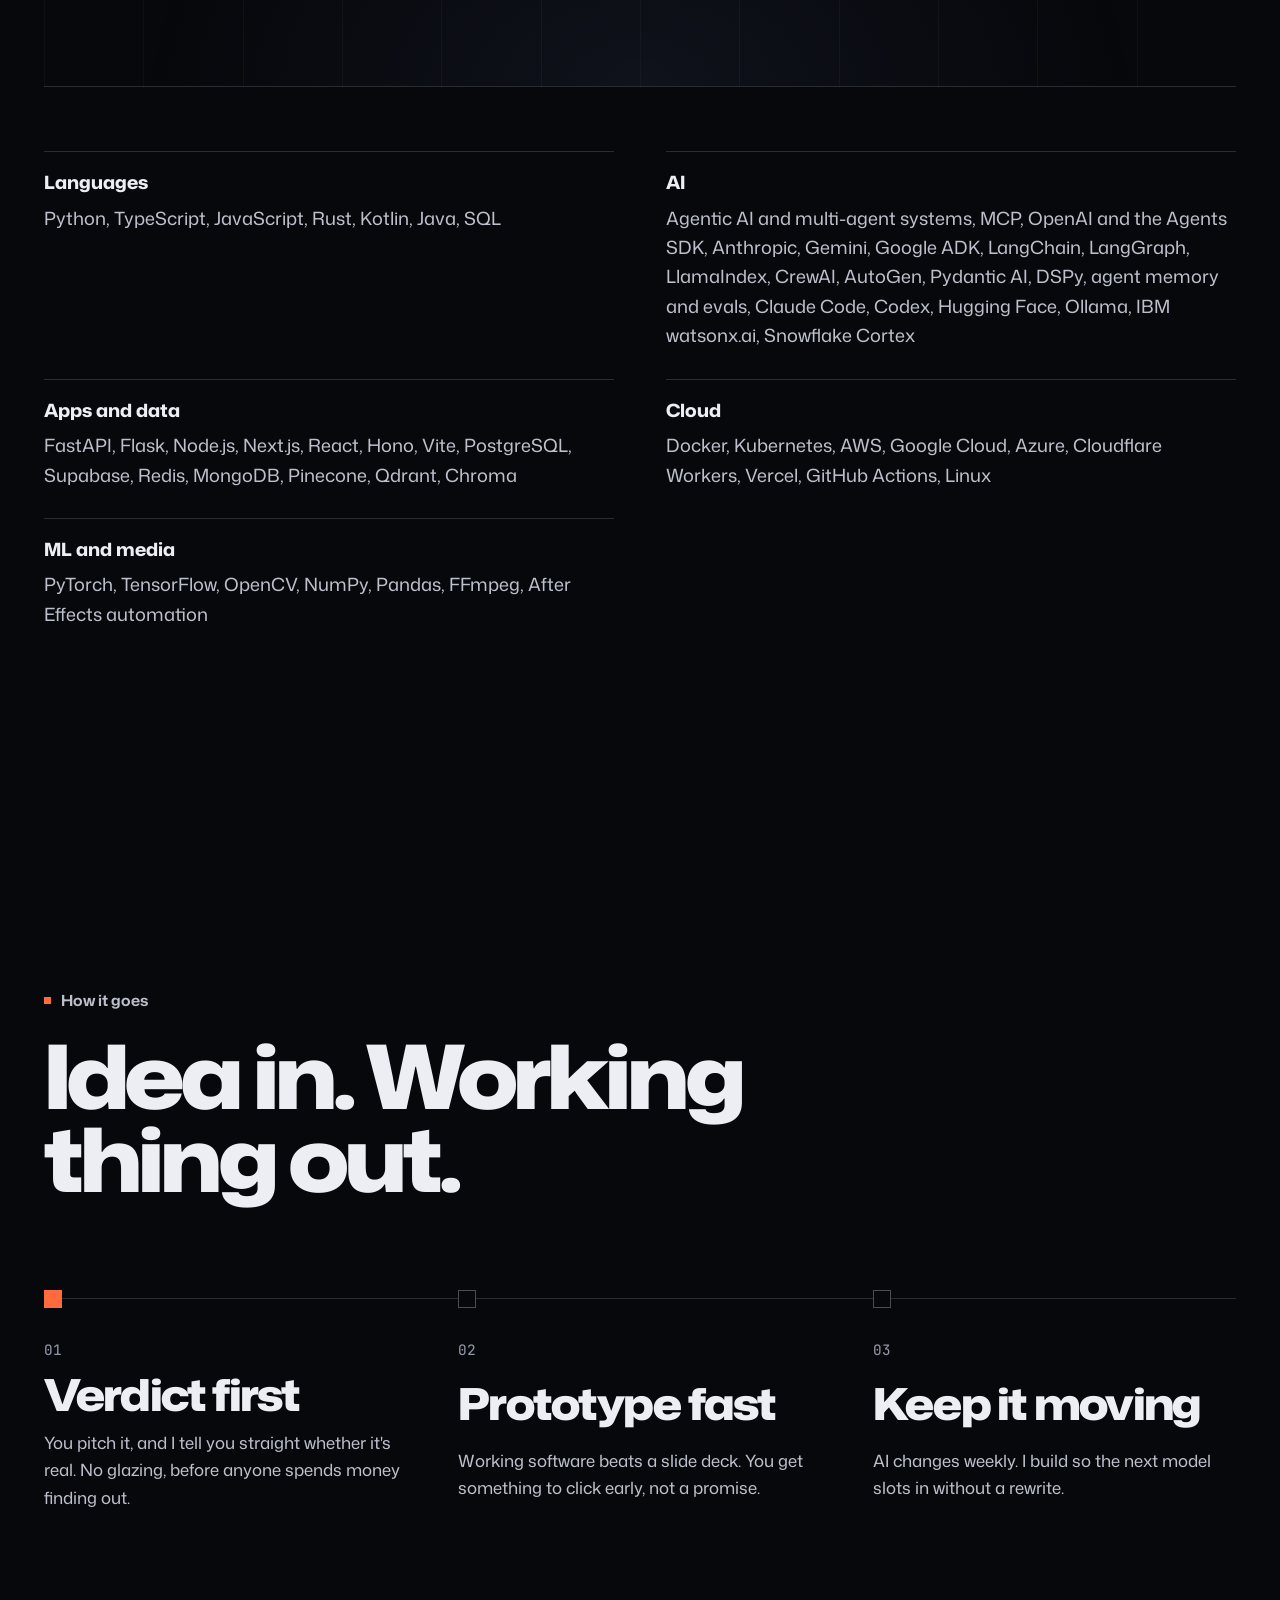
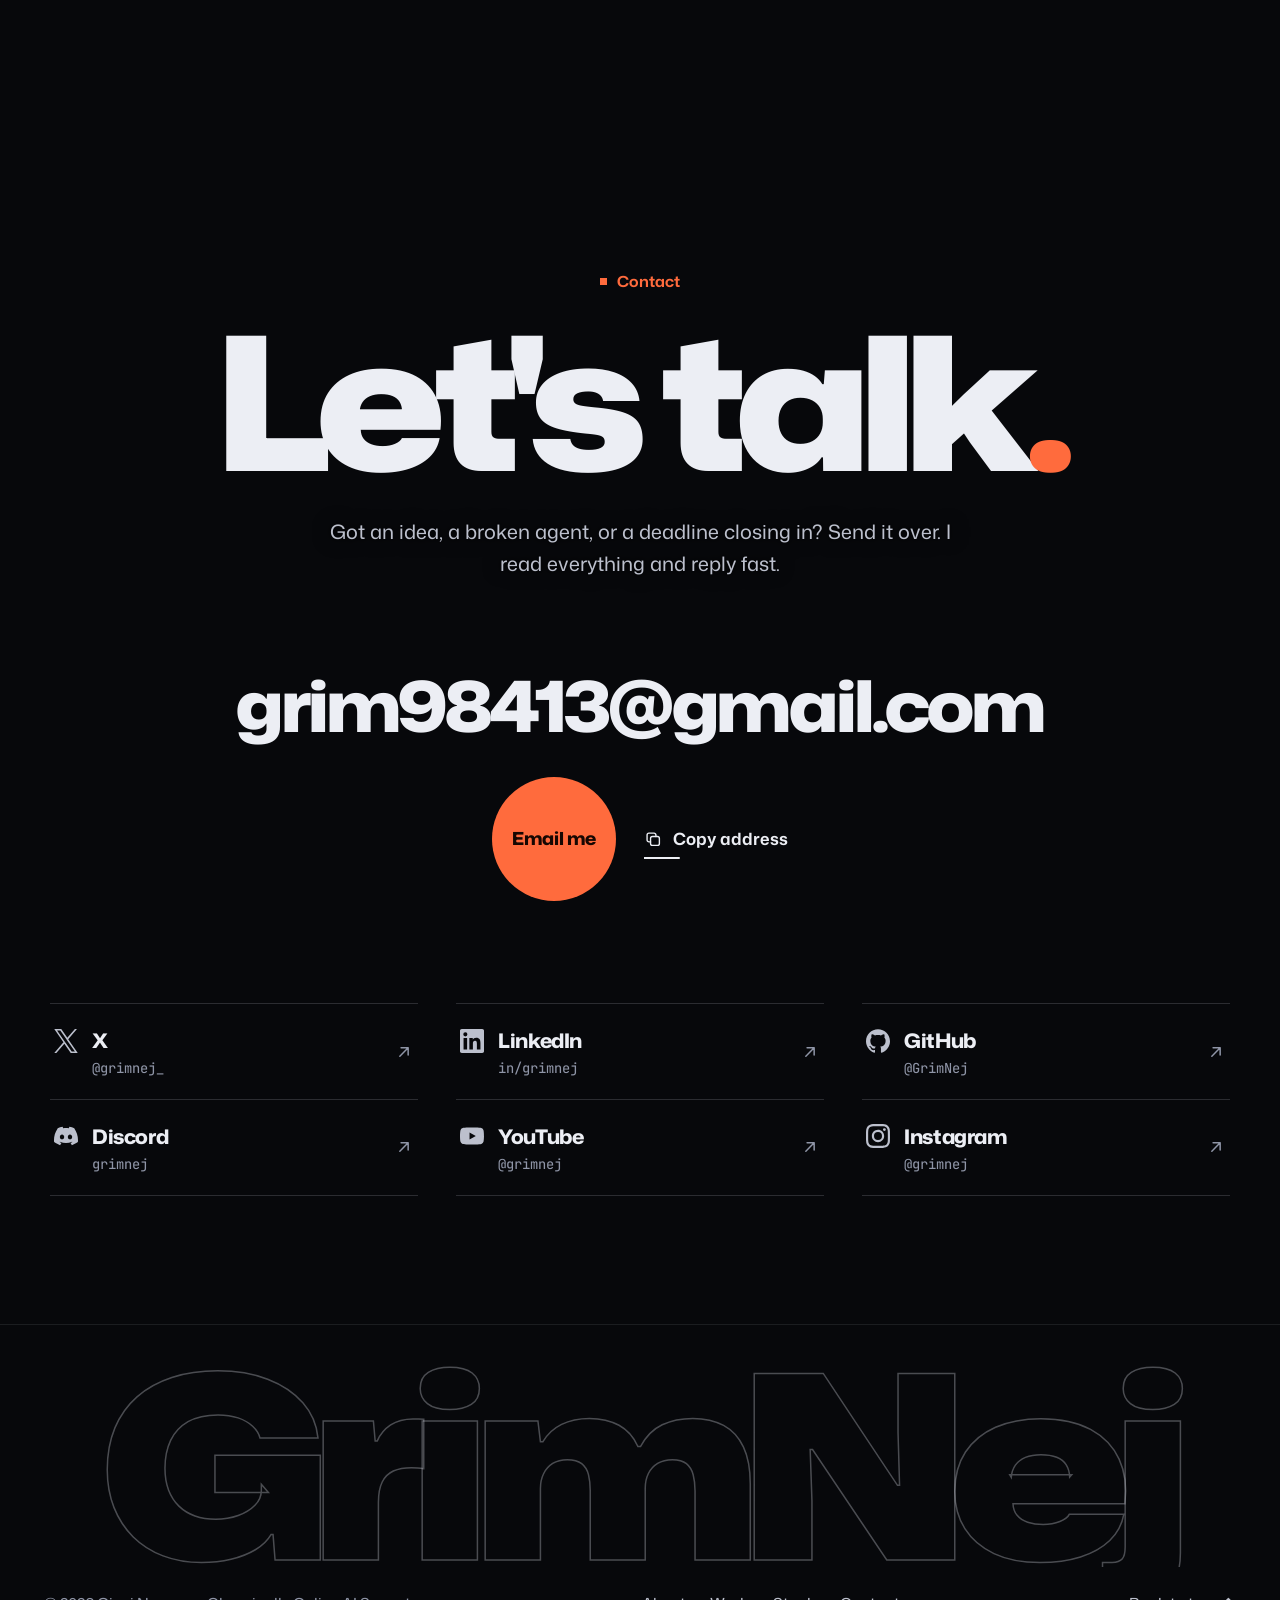
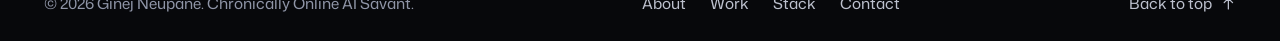
==== commit 8c074547: "Show only repos with a README banner; remove the résumé example The archive now lists only repositor" ====
--- a/index.html
+++ b/index.html
@@ -39,7 +39,7 @@
     <link rel="apple-touch-icon" href="assets/img/apple-touch-icon.png" />
     <link rel="preload" href="assets/fonts/mona-sans-latin.woff2" as="font" type="font/woff2" crossorigin />
     <link rel="preload" href="assets/img/portrait.webp" as="image" type="image/webp" fetchpriority="high" />
-    <link rel="stylesheet" href="assets/css/main.css?v=20261021b" />
+    <link rel="stylesheet" href="assets/css/main.css?v=20261021c" />
     <script>
       document.documentElement.classList.replace("no-js", "js");
       setTimeout(function () {
@@ -640,7 +640,7 @@
                 <h3 class="sub-head" data-reveal>The rest of the pile</h3>
                 <p class="archive__note" data-reveal>
                   <span class="live__dot" aria-hidden="true"></span>
-                  <span data-archive-status>Everything else on my GitHub, synced live. New repos land here the moment I push them.</span>
+                  <span data-archive-status>The rest of my GitHub that's worth your time, synced live. New repos land here the moment I push them.</span>
                 </p>
               </div>
               <div class="archive__tools" data-reveal>
@@ -866,10 +866,10 @@
     <div class="toast" role="status" aria-live="polite" data-toast></div>
 
     <!--/email_off-->
-    <script src="assets/vendor/gsap.min.js?v=20261021b" defer></script>
-    <script src="assets/vendor/ScrollTrigger.min.js?v=20261021b" defer></script>
-    <script src="assets/vendor/SplitText.min.js?v=20261021b" defer></script>
-    <script src="assets/vendor/lenis.min.js?v=20261021b" defer></script>
-    <script type="module" src="assets/js/main.js?v=20261021b"></script>
+    <script src="assets/vendor/gsap.min.js?v=20261021c" defer></script>
+    <script src="assets/vendor/ScrollTrigger.min.js?v=20261021c" defer></script>
+    <script src="assets/vendor/SplitText.min.js?v=20261021c" defer></script>
+    <script src="assets/vendor/lenis.min.js?v=20261021c" defer></script>
+    <script type="module" src="assets/js/main.js?v=20261021c"></script>
   </body>
 </html>
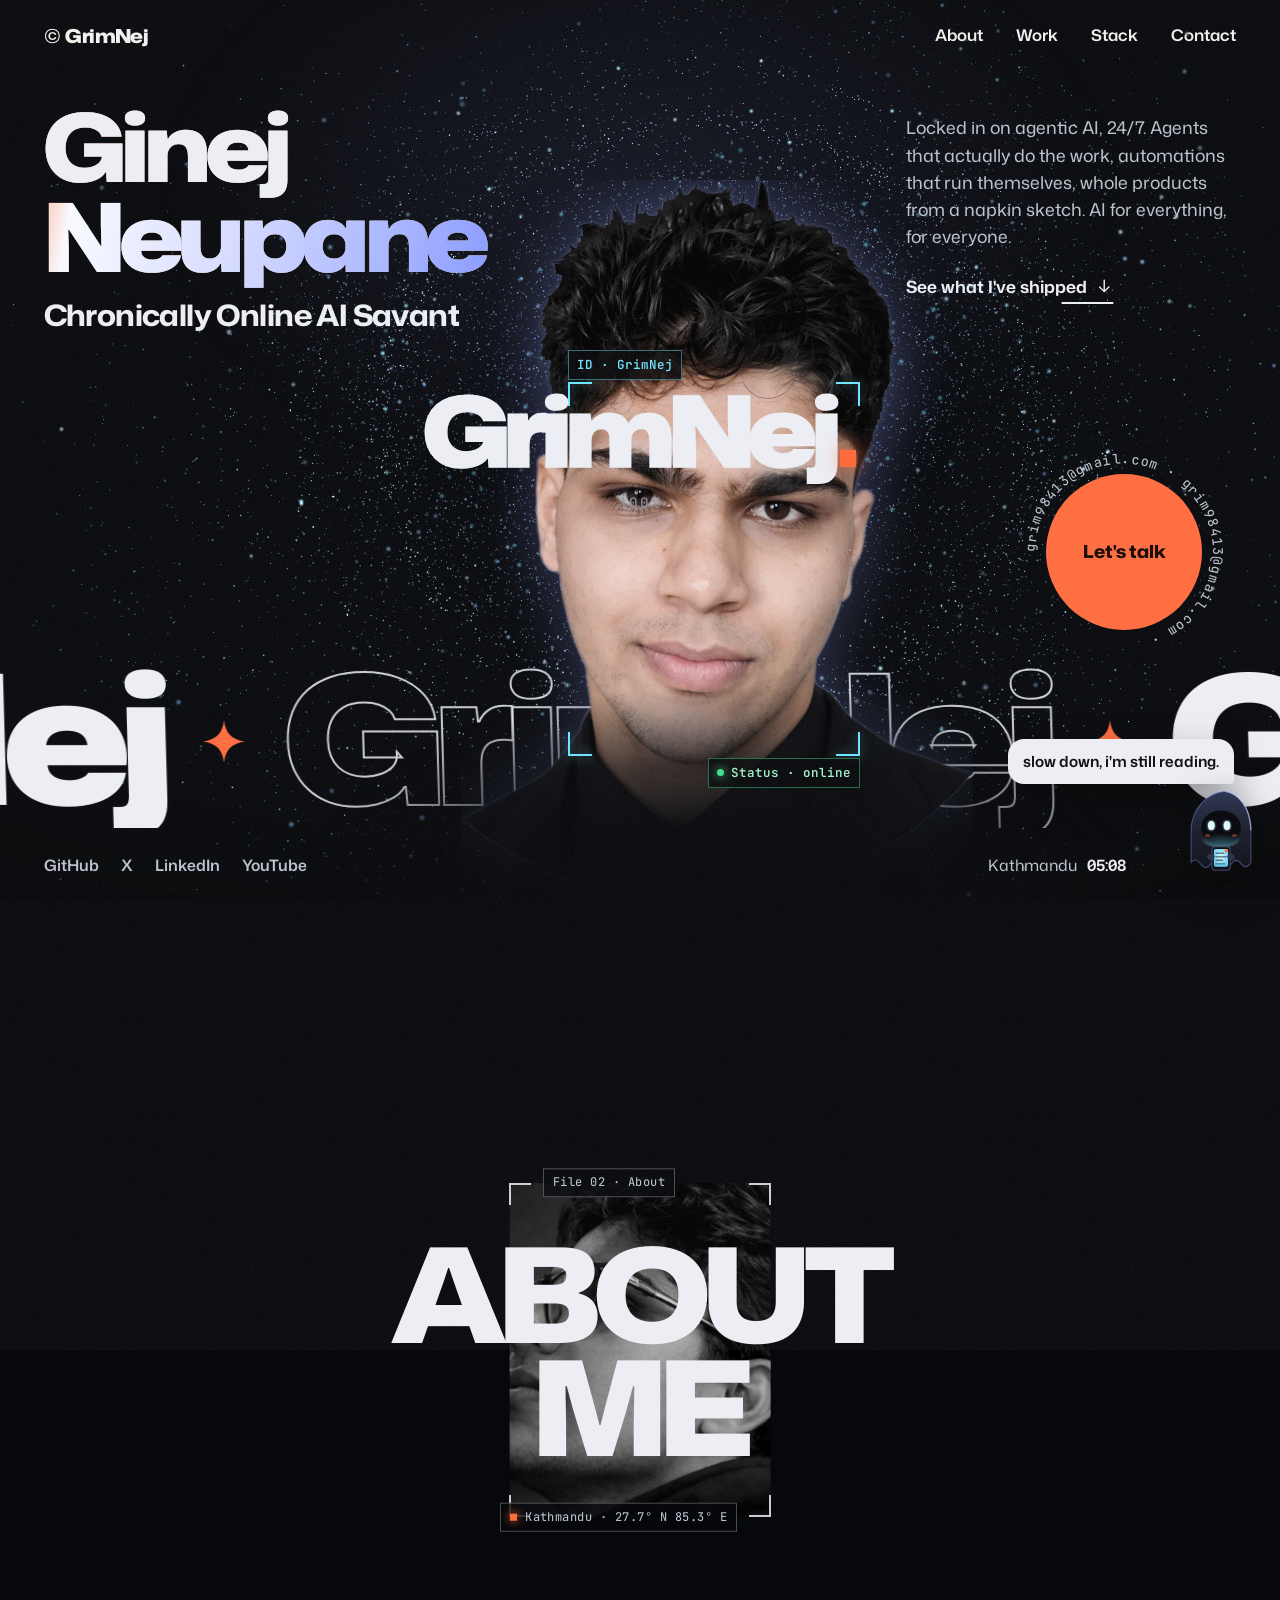
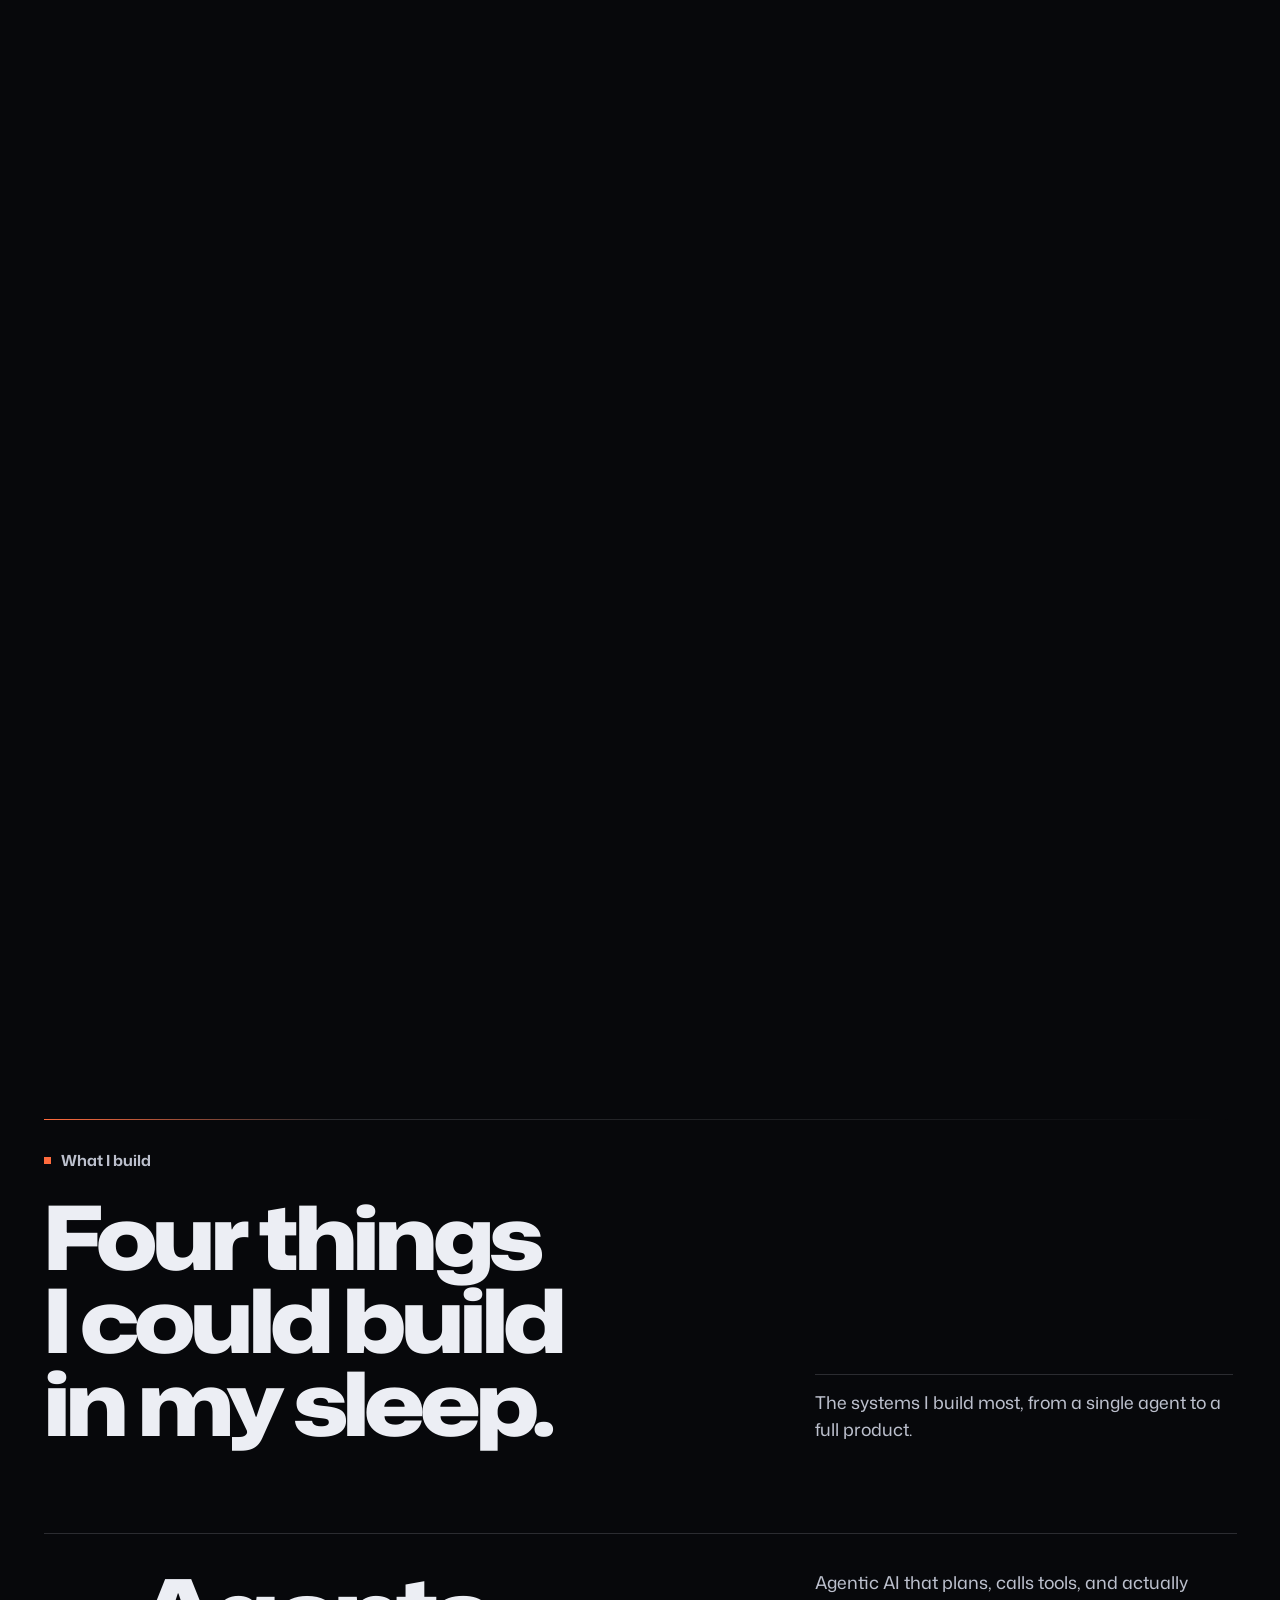
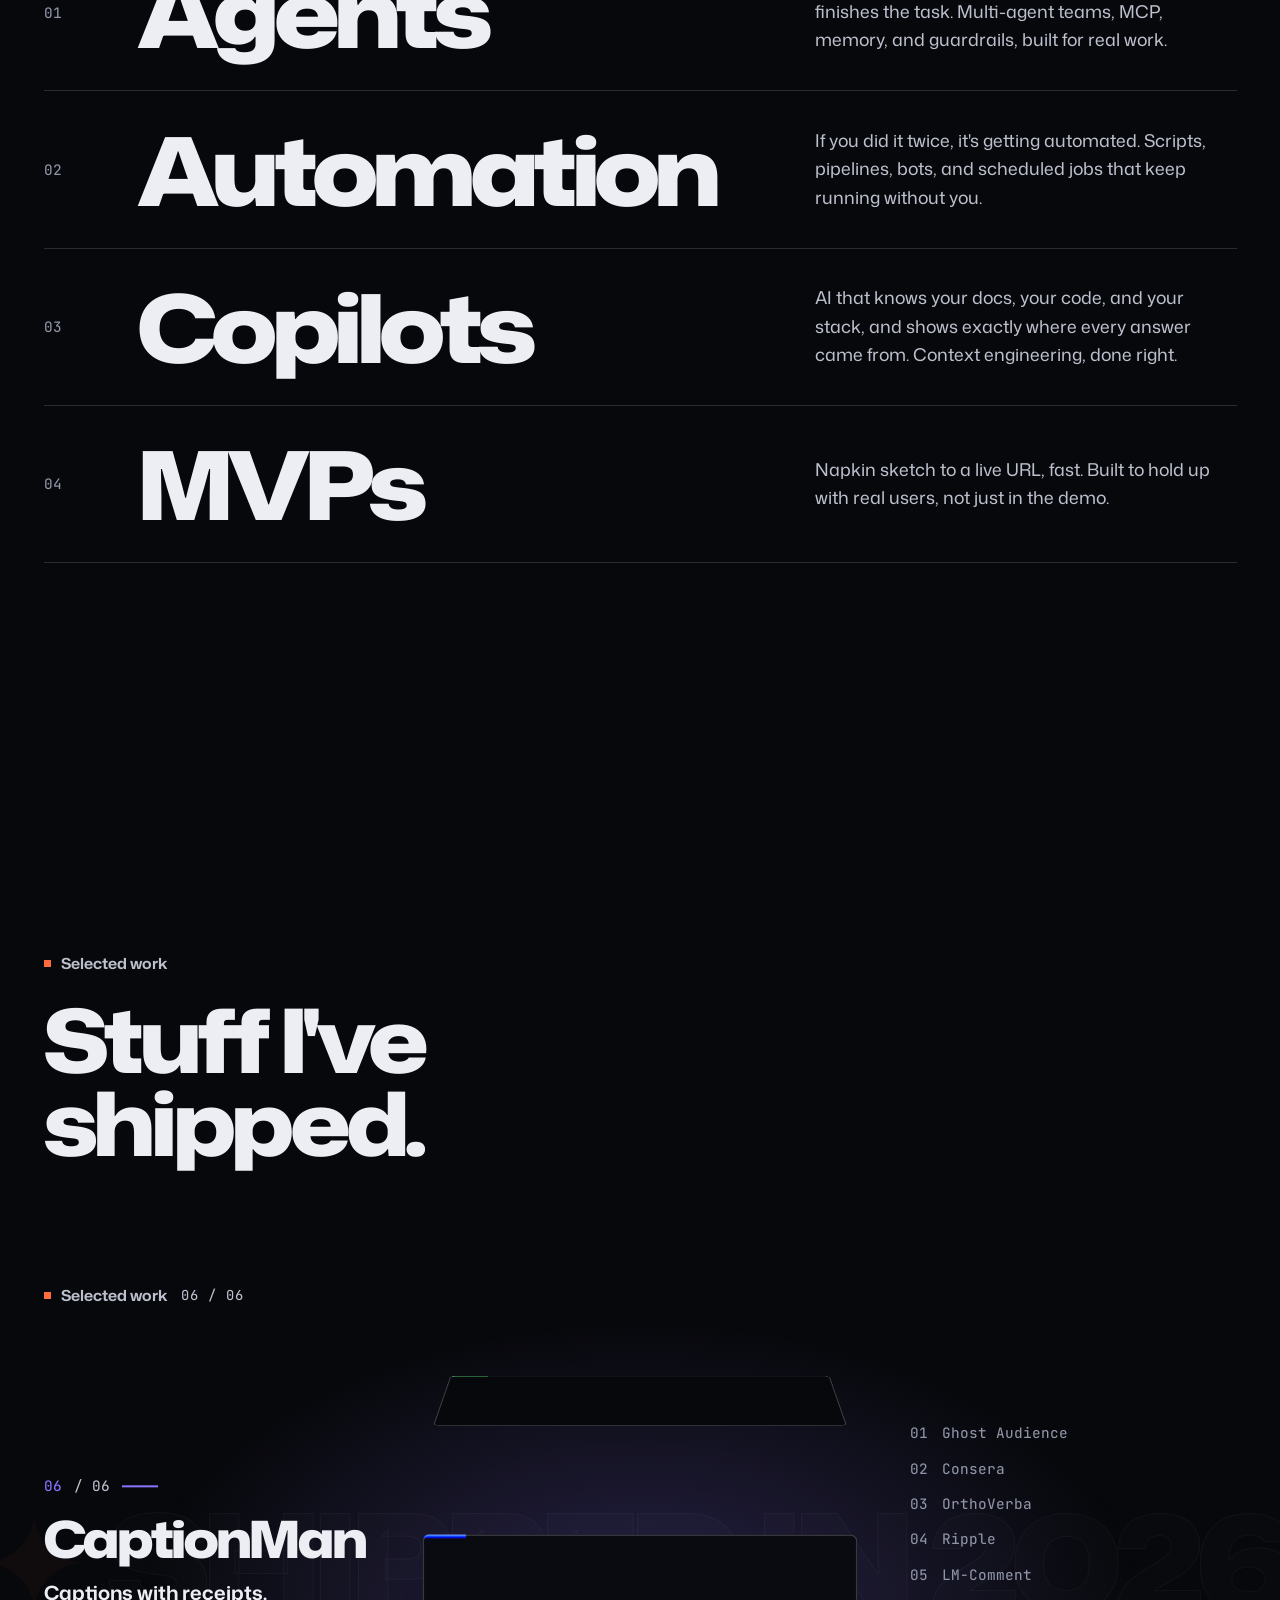
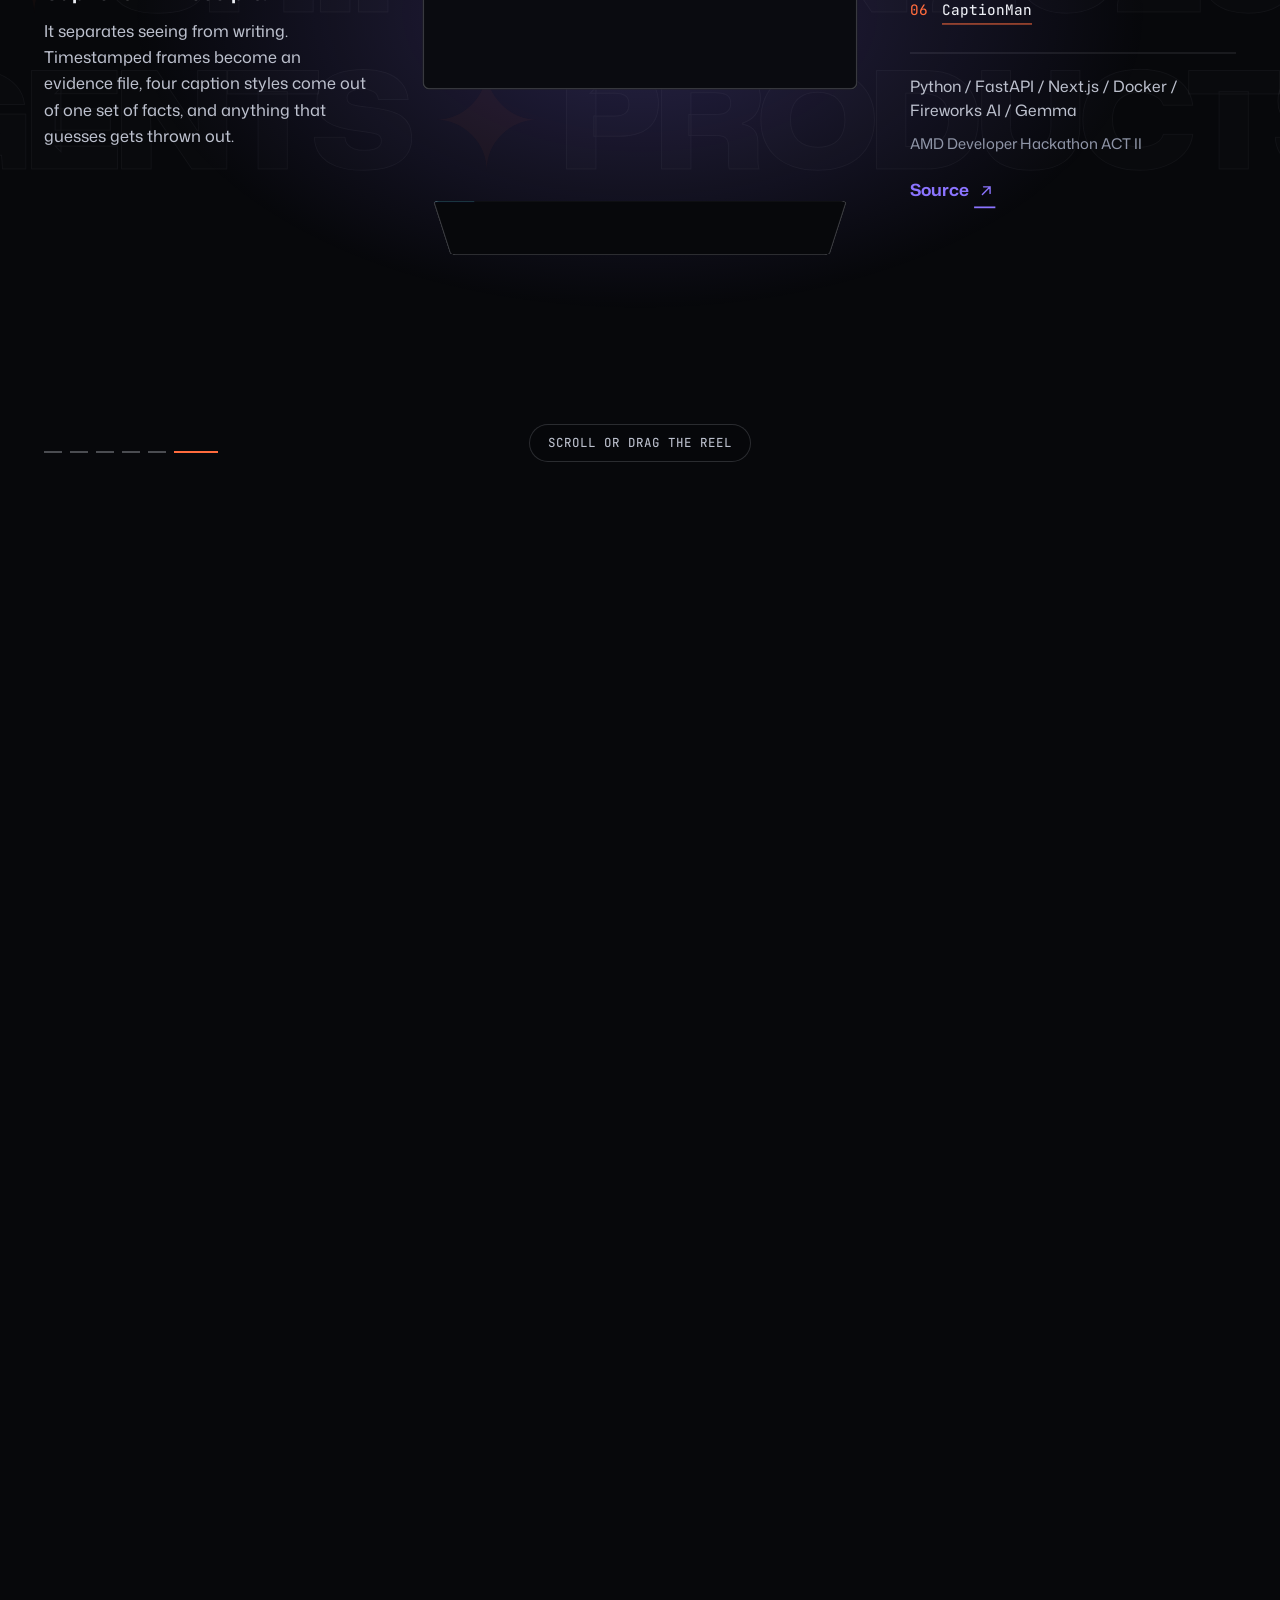
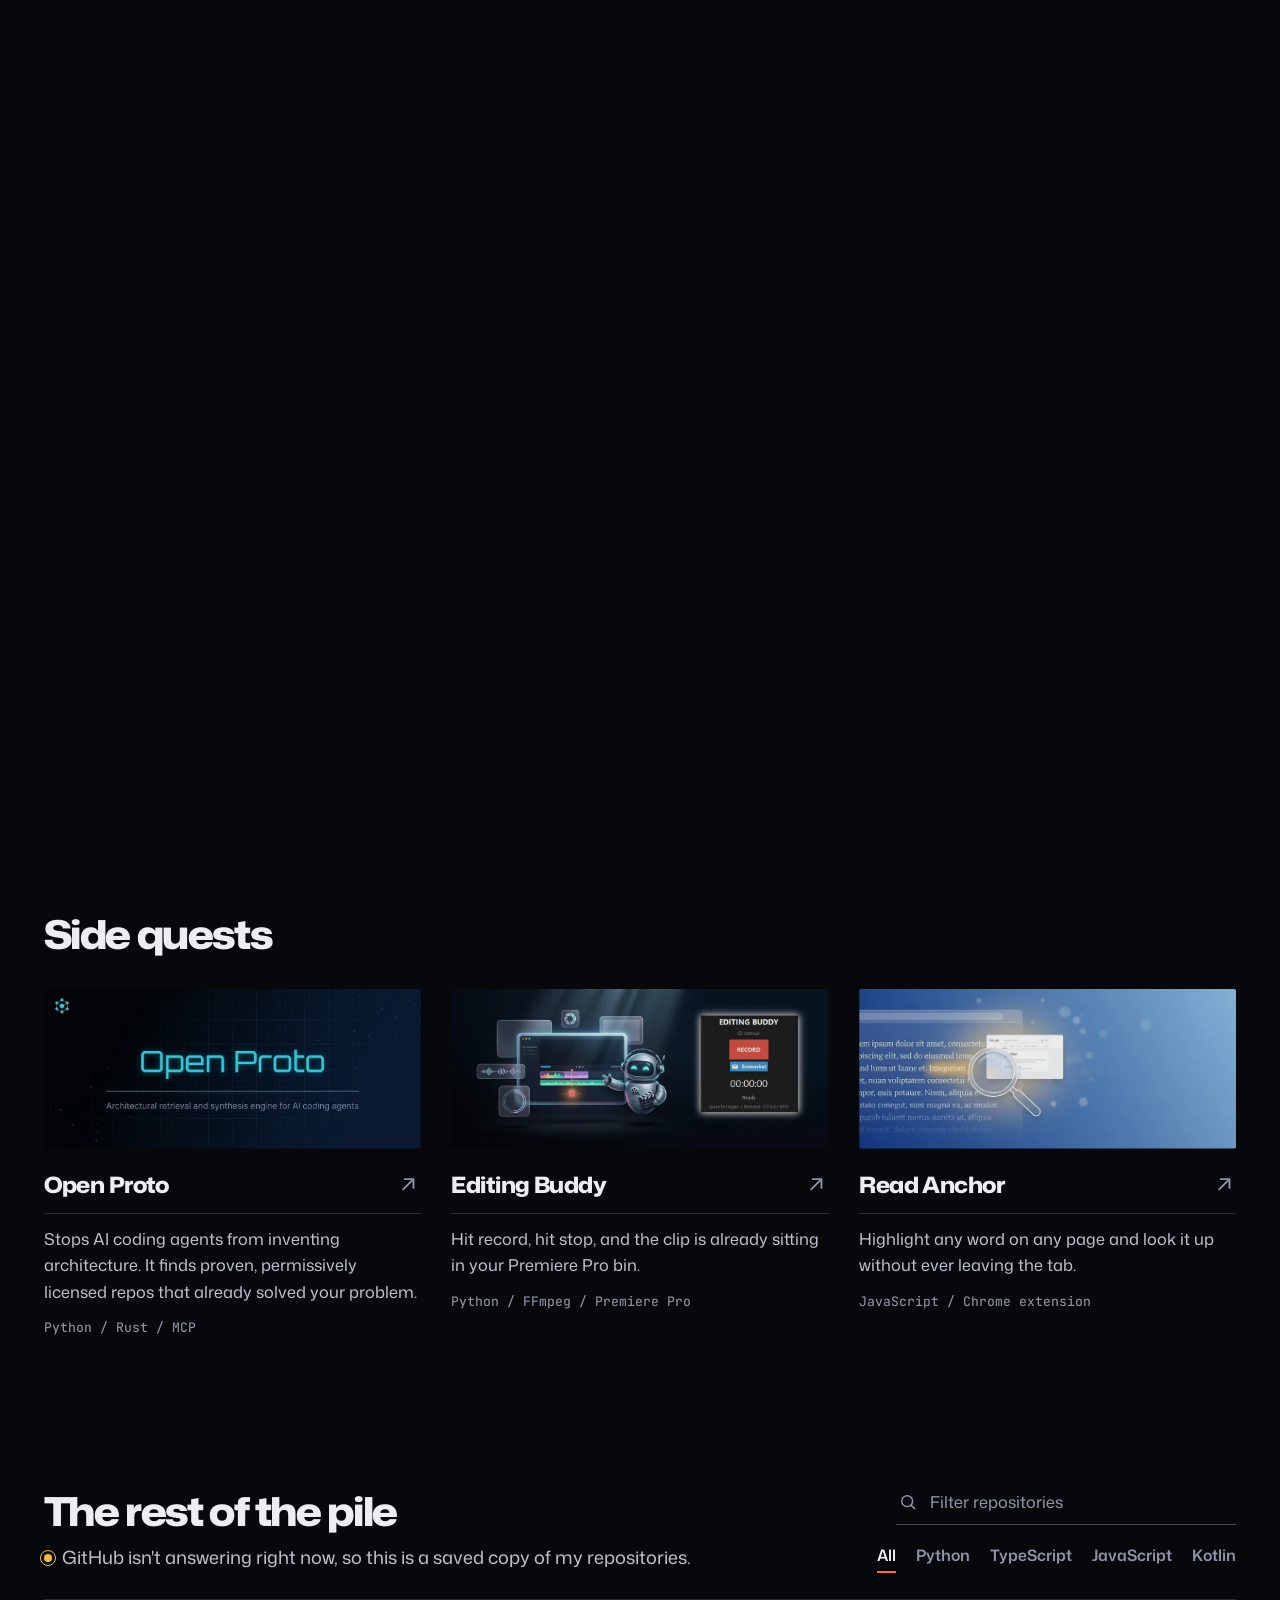
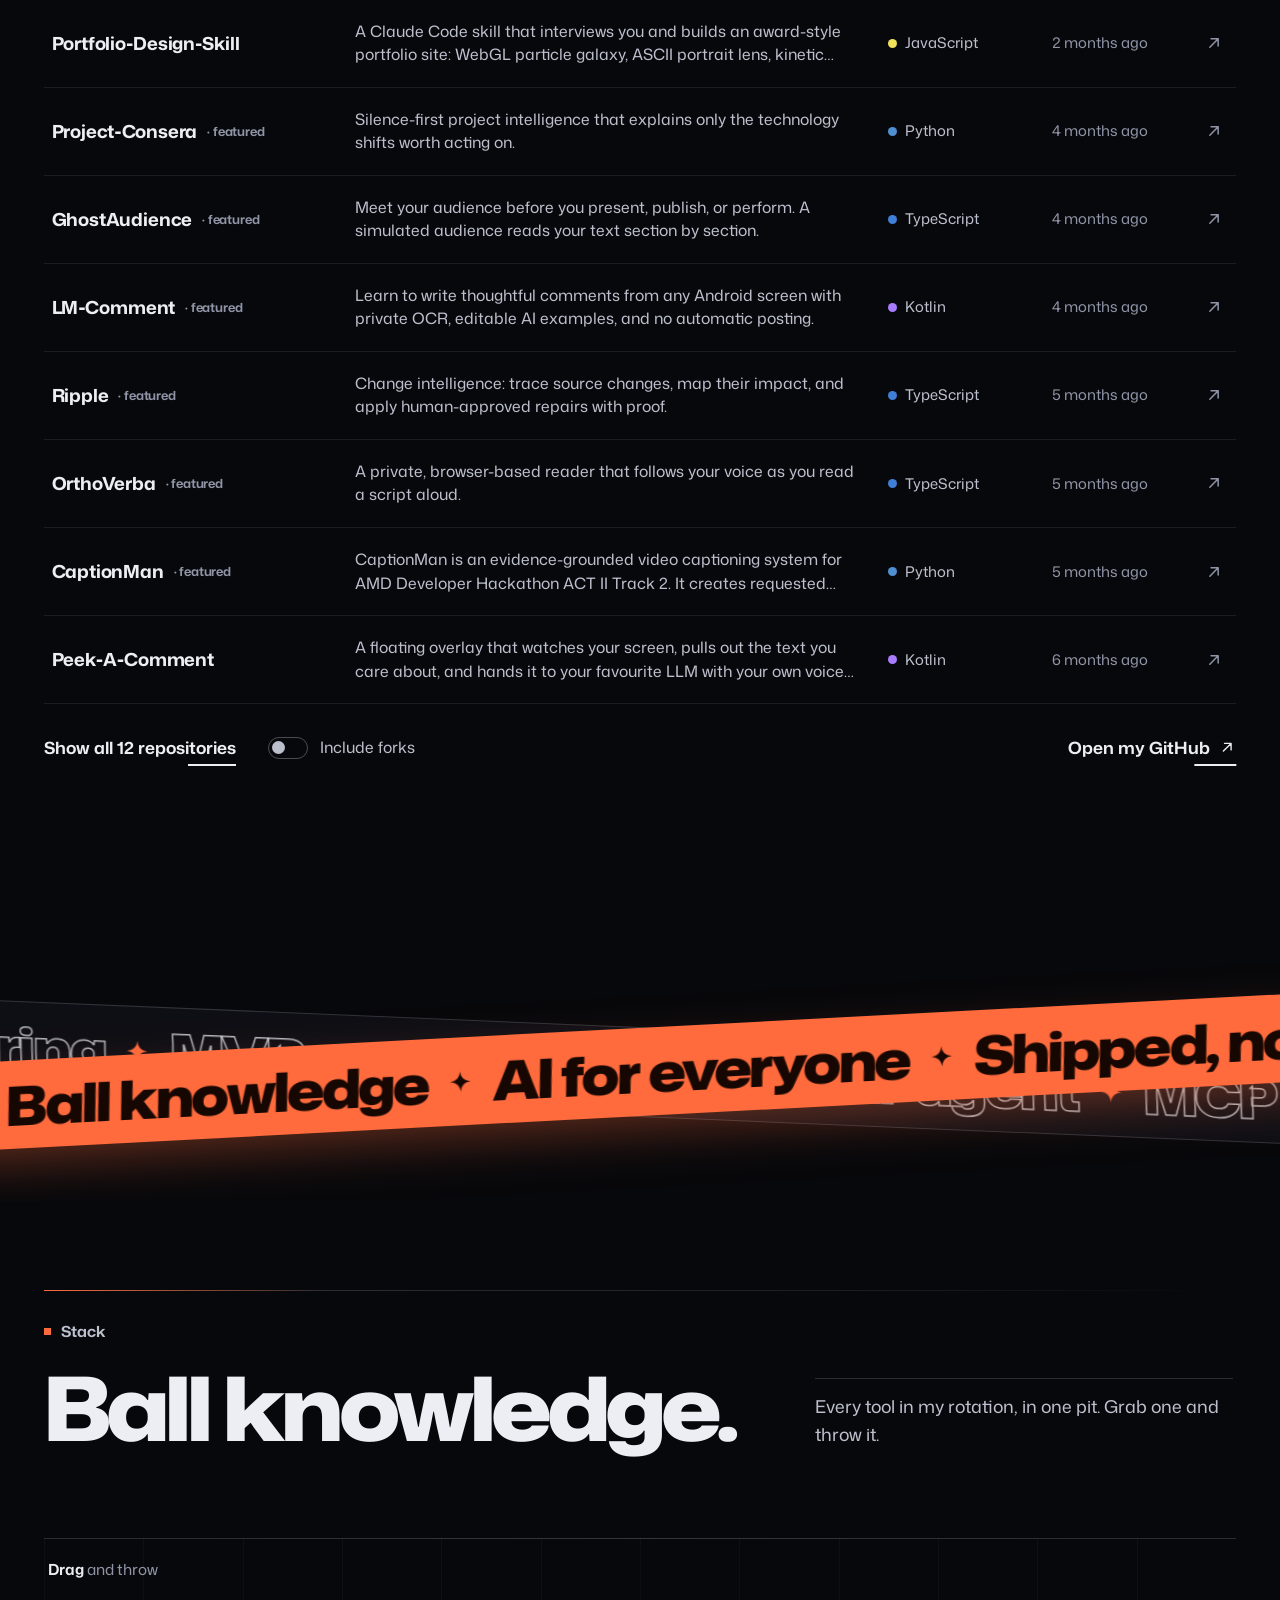
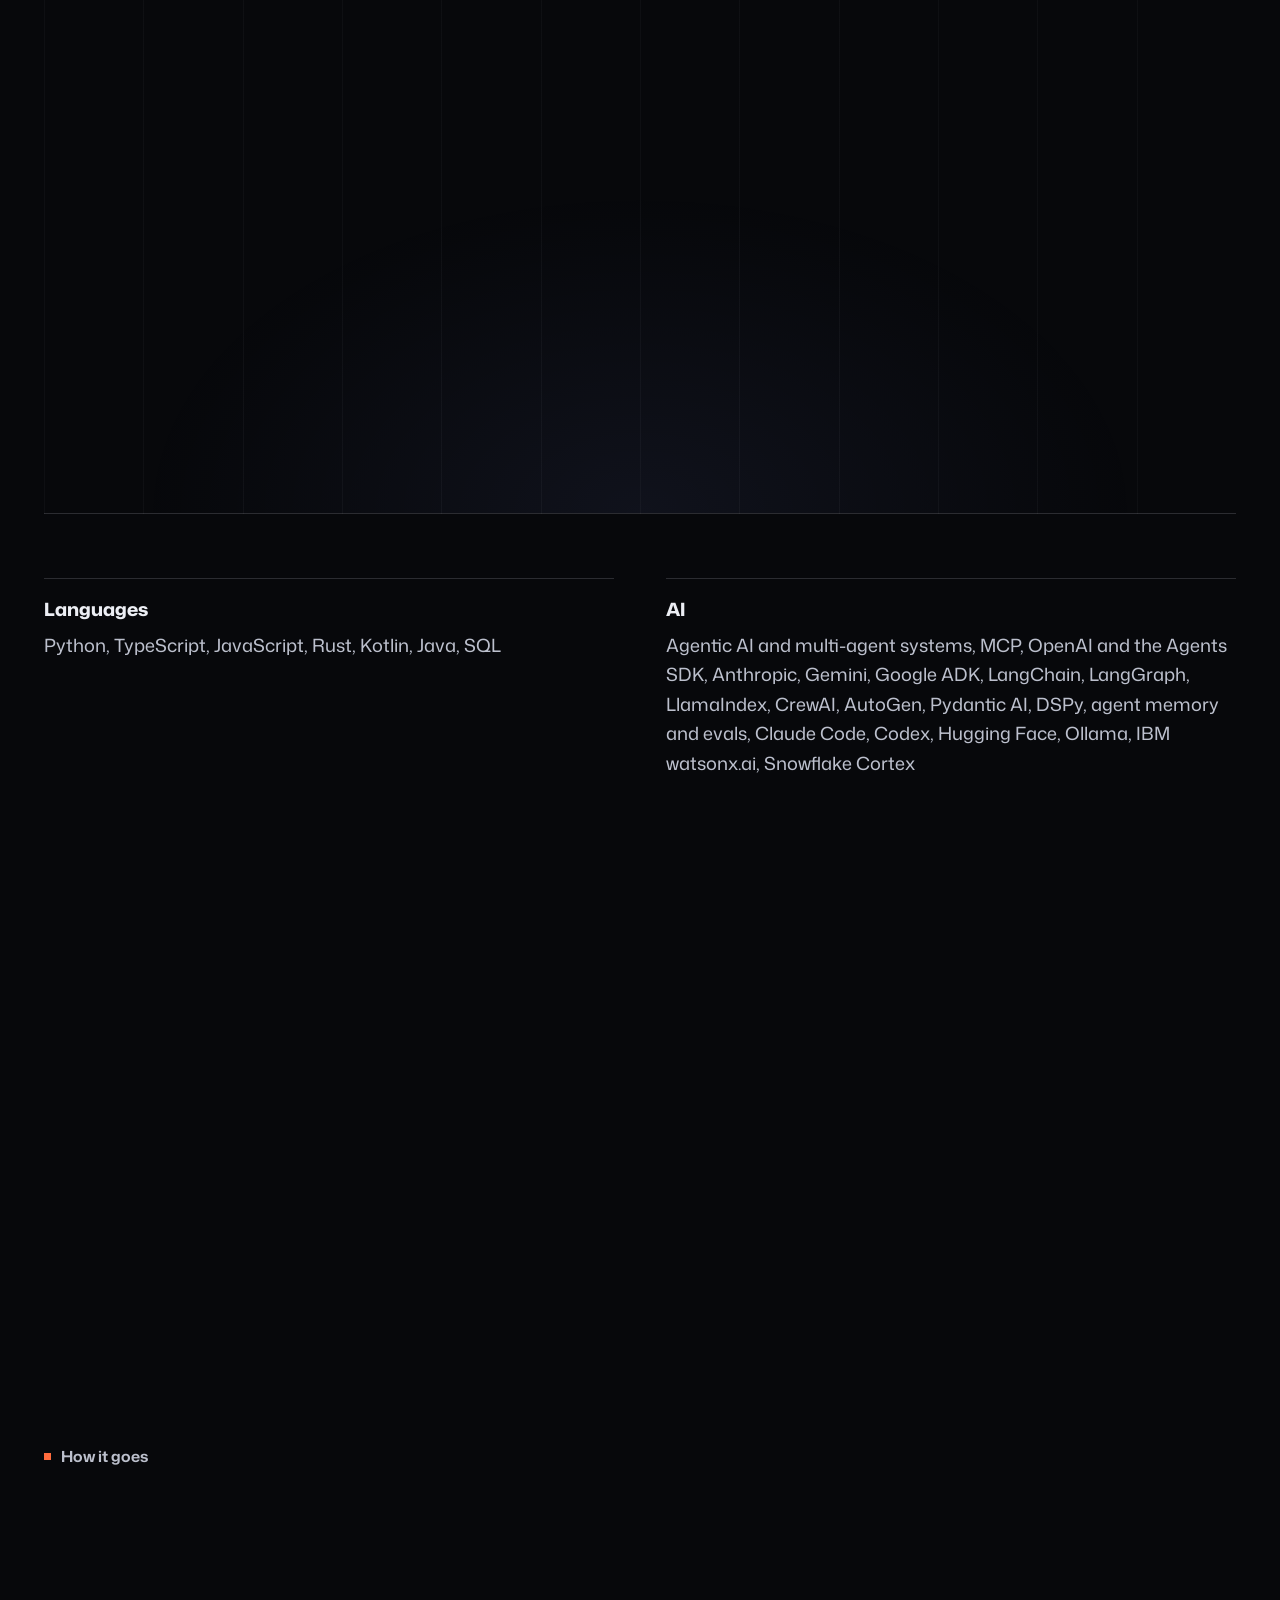
==== commit 98597c40: "Add the reel, About scene, process track, and loader iris - Selected work is one pinned WebGL scene " ====
--- a/index.html
+++ b/index.html
@@ -39,7 +39,7 @@
     <link rel="apple-touch-icon" href="assets/img/apple-touch-icon.png" />
     <link rel="preload" href="assets/fonts/mona-sans-latin.woff2" as="font" type="font/woff2" crossorigin />
     <link rel="preload" href="assets/img/portrait.webp" as="image" type="image/webp" fetchpriority="high" />
-    <link rel="stylesheet" href="assets/css/main.css?v=20261021c" />
+    <link rel="stylesheet" href="assets/css/main.css?v=20261024a" />
     <script>
       document.documentElement.classList.replace("no-js", "js");
       setTimeout(function () {
@@ -74,7 +74,7 @@
             "isPartOf": {
               "@id": "https://grimnej.com/#website"
             },
-            "dateModified": "2026-10-21",
+            "dateModified": "2026-10-24",
             "mainEntity": {
               "@id": "https://grimnej.com/#person"
             }
@@ -185,7 +185,15 @@
     <a class="skip-link" href="#main">Skip to content</a>
 
     <div class="preloader" aria-hidden="true" data-preloader>
-      <span class="preloader__word">GrimNej</span>
+      <div class="preloader__mark" data-preloader-mark>
+        <svg class="preloader__ring" data-preloader-ring>
+          <path class="preloader__path" data-preloader-path d="" />
+          <circle class="preloader__trail" r="1.6" data-preloader-trail />
+          <circle class="preloader__trail" r="2.4" data-preloader-trail />
+          <circle class="preloader__comet" r="4.2" data-preloader-comet />
+        </svg>
+        <span class="preloader__word">GrimNej<i class="preloader__dot" data-preloader-dot></i></span>
+      </div>
       <span class="preloader__pct"><span data-preloader-pct>0</span>%</span>
     </div>
 
@@ -313,37 +321,53 @@
       </section>
 
       <!-- About -->
-      <section class="section about" id="about" data-scene="terrain" aria-labelledby="about-label">
-        <div class="wrap">
-          <p class="label" id="about-label">About</p>
-          <p class="statement" data-words>
-            I'm Ginej, GrimNej online. My screen time is release notes, repos, and papers, so when a new model
-            drops, I'm already building on it while the timeline is still arguing about it.
-          </p>
-
-          <div class="about__grid">
-            <figure class="about__photo" data-tilt data-clip>
-              <div class="about__photo-inner">
-                <img src="assets/img/about.webp" width="1000" height="1000" loading="lazy" decoding="async" alt="Black-and-white photo of Ginej Neupane in glasses, looking up and to the left" />
-              </div>
+      <!-- On large screens this becomes a pinned scene: the photo starts as a small
+           card, "About" and "me" split apart, and the card opens to fill the screen. -->
+      <section class="section about" id="about" data-scene="terrain" aria-labelledby="about-label" data-about>
+        <div class="about__stage wrap" data-about-stage>
+          <div class="about__card" data-about-card>
+            <figure class="about__photo" data-about-photo>
+              <img src="assets/img/about.webp" width="1000" height="1000" loading="lazy" decoding="async" alt="Black-and-white photo of Ginej Neupane in glasses, looking up and to the left" />
               <figcaption>Kathmandu, Nepal</figcaption>
             </figure>
-
-            <div class="about__copy">
-              <p data-reveal>
-                Bring me a half-baked idea and you'll get a straight answer on whether it works, then a working
-                prototype. No yapping. Agents that actually finish the task, automations that delete busywork,
-                copilots that know your whole stack, and apps people come back to.
+            <span class="about__sweep" aria-hidden="true" data-about-sweep></span>
+
+            <div class="about__inside" data-about-inside>
+              <p class="label" id="about-label">About</p>
+              <p class="statement" data-words>
+                I'm Ginej, GrimNej online. My screen time is release notes, repos, and papers, so when a new model
+                drops, I'm already building on it while the timeline is still arguing about it.
               </p>
-              <p data-reveal>
-                I don't do stack loyalty. Python, TypeScript, Rust, whichever model is cooking this month. If it
-                ships, it's the right tool, and if something better drops on Tuesday, I'm already in the docs.
-              </p>
-              <p data-reveal class="about__sign">
-                Speaks English, Nepali, and Hindi.
-              </p>
+
+              <div class="about__copy">
+                <p data-reveal>
+                  Bring me a half-baked idea and you'll get a straight answer on whether it works, then a working
+                  prototype. No yapping. Agents that actually finish the task, automations that delete busywork,
+                  copilots that know your whole stack, and apps people come back to.
+                </p>
+                <p data-reveal>
+                  I don't do stack loyalty. Python, TypeScript, Rust, whichever model is cooking this month. If it
+                  ships, it's the right tool, and if something better drops on Tuesday, I'm already in the docs.
+                </p>
+                <p data-reveal class="about__sign">
+                  Speaks English, Nepali, and Hindi.
+                </p>
+              </div>
             </div>
           </div>
+
+          <!-- Frames the card like the hero portrait, and opens with it. -->
+          <div class="about__hud" aria-hidden="true" data-about-hud>
+            <span class="hud__c hud__c--tl"></span><span class="hud__c hud__c--tr"></span>
+            <span class="hud__c hud__c--bl"></span><span class="hud__c hud__c--br"></span>
+            <span class="about__tag about__tag--tl">File 02 · About</span>
+            <span class="about__tag about__tag--br"><i></i>Kathmandu · 27.7° N 85.3° E</span>
+          </div>
+
+          <p class="about__title" aria-hidden="true">
+            <span class="about__word" data-about-word>About</span>
+            <span class="about__word" data-about-word>me</span>
+          </p>
         </div>
       </section>
 
@@ -434,7 +458,47 @@
               banner or its live app.
             </p>
           </header>
-
+        </div>
+
+        <!-- The reel: on large screens with WebGL, the project cards below become one
+             pinned scene (ribbon, then ring, then reel). assets/js/reel.js builds it from
+             the articles, which stay as the fallback everywhere else. -->
+        <div class="reel" data-reel hidden>
+          <div class="reel__pin" data-reel-pin>
+            <div class="reel__glow" aria-hidden="true"></div>
+            <div class="reel__ghost" aria-hidden="true">
+              <p class="reel__ghost-row" data-reel-ghost="1">Selected work <i>&#10022;</i> Shipped in 2026 <i>&#10022;</i> Selected work <i>&#10022;</i> Shipped in 2026 <i>&#10022;</i></p>
+              <p class="reel__ghost-row" data-reel-ghost="-1">Agents <i>&#10022;</i> Products <i>&#10022;</i> Hackathons <i>&#10022;</i> Agents <i>&#10022;</i> Products <i>&#10022;</i> Hackathons <i>&#10022;</i></p>
+            </div>
+            <canvas class="reel__canvas" aria-hidden="true" data-reel-canvas></canvas>
+            <svg class="reel__orbit" viewBox="0 0 300 300" aria-hidden="true">
+              <defs><path id="reel-orbit-path" d="M150 150 m-128 0 a128 128 0 1 1 256 0 a128 128 0 1 1 -256 0" /></defs>
+              <circle class="reel__orbit-line" cx="150" cy="150" r="110" />
+              <text><textPath href="#reel-orbit-path">Six projects · built for hackathons and AI challenges · shipped in 2026 · </textPath></text>
+            </svg>
+            <p class="reel__center echo" aria-hidden="true"><span>Shipped</span> <span class="is-ember">'26</span></p>
+            <div class="reel__caption echo" aria-hidden="true" data-reel-caption>
+              <p class="reel__cap-count" data-reel-cap-count></p>
+              <p class="reel__cap-title" data-reel-cap-title></p>
+              <p class="reel__cap-tag" data-reel-cap-tag></p>
+            </div>
+            <a class="reel__hit" href="#work" target="_blank" rel="noopener" data-cursor="Open" data-cursor-mode="media" data-reel-hit></a>
+
+            <!-- Lined up with the page grid, like the section titles. -->
+            <div class="reel__frame">
+              <p class="reel__count" aria-hidden="true"><span class="reel__count-label">Selected work</span> <span data-reel-count>01 / 06</span></p>
+              <div class="reel__detail echo" data-reel-detail></div>
+              <div class="reel__side">
+                <nav class="reel__index" aria-label="Selected projects"><ol data-reel-index></ol></nav>
+                <div class="reel__meta echo" data-reel-meta></div>
+              </div>
+              <ol class="reel__ticks" aria-hidden="true" data-reel-ticks></ol>
+              <p class="reel__hint" aria-hidden="true"><span data-reel-hint>Drag the ribbon</span></p>
+            </div>
+          </div>
+        </div>
+
+        <div class="wrap">
           <div class="projects" data-projects>
             <article class="project" style="--accent: #ec6f55" data-project>
               <div class="project__media">
@@ -608,7 +672,7 @@
             <ul class="more__grid">
               <li class="mini" data-reveal>
                 <a href="https://github.com/GrimNej/Open-Proto" target="_blank" rel="noopener" data-cursor="View source" data-cursor-mode="media">
-                  <span class="mini__img"><img src="assets/work/open-proto.webp" width="1024" height="434" loading="lazy" alt="Open Proto banner: architectural retrieval and synthesis engine for AI coding agents." /></span>
+                  <span class="mini__img" data-shot><img src="assets/work/open-proto.webp" width="1024" height="434" loading="lazy" alt="Open Proto banner: architectural retrieval and synthesis engine for AI coding agents." /></span>
                   <span class="mini__title">Open Proto <svg class="icon" aria-hidden="true"><use href="assets/img/icons.svg#i-arrow-ur" /></svg></span>
                   <span class="mini__desc">Stops AI coding agents from inventing architecture. It finds proven, permissively licensed repos that already solved your problem.</span>
                   <span class="mini__lang">Python / Rust / MCP</span>
@@ -616,7 +680,7 @@
               </li>
               <li class="mini" data-reveal>
                 <a href="https://github.com/GrimNej/Editing-Buddy" target="_blank" rel="noopener" data-cursor="View source" data-cursor-mode="media">
-                  <span class="mini__img"><img src="assets/work/editing-buddy.webp" width="1024" height="434" loading="lazy" alt="Editing Buddy banner with its record and screenshot window." /></span>
+                  <span class="mini__img" data-shot><img src="assets/work/editing-buddy.webp" width="1024" height="434" loading="lazy" alt="Editing Buddy banner with its record and screenshot window." /></span>
                   <span class="mini__title">Editing Buddy <svg class="icon" aria-hidden="true"><use href="assets/img/icons.svg#i-arrow-ur" /></svg></span>
                   <span class="mini__desc">Hit record, hit stop, and the clip is already sitting in your Premiere Pro bin.</span>
                   <span class="mini__lang">Python / FFmpeg / Premiere Pro</span>
@@ -624,7 +688,7 @@
               </li>
               <li class="mini" data-reveal>
                 <a href="https://github.com/GrimNej/Read-Anchor" target="_blank" rel="noopener" data-cursor="View source" data-cursor-mode="media">
-                  <span class="mini__img"><img src="assets/work/read-anchor.webp" width="1024" height="338" loading="lazy" alt="Read Anchor banner: a magnifier over highlighted text opening a search popup." /></span>
+                  <span class="mini__img" data-shot><img src="assets/work/read-anchor.webp" width="1024" height="338" loading="lazy" alt="Read Anchor banner: a magnifier over highlighted text opening a search popup." /></span>
                   <span class="mini__title">Read Anchor <svg class="icon" aria-hidden="true"><use href="assets/img/icons.svg#i-arrow-ur" /></svg></span>
                   <span class="mini__desc">Highlight any word on any page and look it up without ever leaving the tab.</span>
                   <span class="mini__lang">JavaScript / Chrome extension</span>
@@ -709,33 +773,82 @@
       </section>
 
       <!-- Process -->
-      <section class="section process" id="process" data-scene="terrain" aria-labelledby="process-title">
+      <!-- On large screens the steps become a pinned horizontal track (assets/js/process.js). -->
+      <section class="section process" id="process" data-scene="terrain" aria-labelledby="process-title" data-process>
         <div class="wrap">
           <header class="section-head">
             <p class="label">How it goes</p>
             <h2 id="process-title" class="h2" data-split>Idea in. Working thing out.</h2>
           </header>
-          <ol class="steps" data-steps>
-            <li class="step">
-              <span class="step__node" aria-hidden="true"></span>
-              <p class="step__no">01</p>
-              <h3 class="step__title">Verdict first</h3>
-              <p>You pitch it, and I tell you straight whether it's real. No glazing, before anyone spends money finding out.</p>
-            </li>
-            <li class="step">
-              <span class="step__node" aria-hidden="true"></span>
-              <p class="step__no">02</p>
-              <h3 class="step__title">Prototype fast</h3>
-              <p>Working software beats a slide deck. You get something to click early, not a promise.</p>
-            </li>
-            <li class="step">
-              <span class="step__node" aria-hidden="true"></span>
-              <p class="step__no">03</p>
-              <h3 class="step__title">Keep it moving</h3>
-              <p>AI changes weekly. I build so the next model slots in without a rewrite.</p>
-            </li>
-            <span class="steps__rail" aria-hidden="true"><span data-steps-fill></span></span>
-          </ol>
+        </div>
+
+        <div class="process__stage" data-process-stage>
+          <div class="process__ghost" aria-hidden="true">
+            <p class="process__ghost-row" data-process-row>Verdict <i>&#10022;</i> Prototype <i>&#10022;</i> Keep moving <i>&#10022;</i> Verdict <i>&#10022;</i> Prototype <i>&#10022;</i> Keep moving <i>&#10022;</i></p>
+            <p class="process__ghost-row" data-process-row>Idea in <i>&#10022;</i> Working thing out <i>&#10022;</i> Idea in <i>&#10022;</i> Working thing out <i>&#10022;</i></p>
+          </div>
+
+          <div class="wrap process__wrap">
+            <ol class="steps" data-steps>
+              <li class="step">
+                <span class="step__node" aria-hidden="true"></span>
+                <div class="step__text">
+                  <p class="step__no">01 <span>/ 03</span></p>
+                  <h3 class="step__title echo">Verdict first</h3>
+                  <p>You pitch it, and I tell you straight whether it's real. No glazing, before anyone spends money finding out.</p>
+                </div>
+                <svg class="step__art art art--verdict" viewBox="0 0 320 200" aria-hidden="true">
+                  <path class="art__ticks" d="M52.0 160.0 L34.0 160.0 M51.8 131.0 L40.2 127.9 M63.0 104.0 L52.6 98.0 M83.6 83.6 L70.9 70.9 M104.0 63.0 L98.0 52.6 M131.0 51.8 L127.9 40.2 M160.0 52.0 L160.0 34.0 M189.0 51.8 L192.1 40.2 M216.0 63.0 L222.0 52.6 M236.4 83.6 L249.1 70.9 M257.0 104.0 L267.4 98.0 M268.2 131.0 L279.8 127.9 M268.0 160.0 L286.0 160.0" />
+                  <path class="art__track" d="M58 160 A102 102 0 0 1 262 160" />
+                  <path class="art__arc" d="M58 160 A102 102 0 0 1 262 160" pathLength="100" />
+                  <g class="art__needle"><path d="M160 160 L160 76" /><circle cx="160" cy="160" r="8" /></g>
+                  <text class="art__label" x="40" y="186">nah</text>
+                  <text class="art__label" x="280" y="186" text-anchor="end">real</text>
+                  <g class="art__stamp"><rect x="200" y="14" width="110" height="34" rx="3" /><text x="255" y="36" text-anchor="middle">ship it</text></g>
+                </svg>
+              </li>
+              <li class="step">
+                <span class="step__node" aria-hidden="true"></span>
+                <div class="step__text">
+                  <p class="step__no">02 <span>/ 03</span></p>
+                  <h3 class="step__title echo">Prototype fast</h3>
+                  <p>Working software beats a slide deck. You get something to click early, not a promise.</p>
+                </div>
+                <svg class="step__art art art--proto" viewBox="0 0 320 200" aria-hidden="true">
+                  <rect class="art__window" x="30" y="16" width="260" height="168" rx="6" />
+                  <path class="art__bar" d="M30 38 H290" />
+                  <g class="art__dots"><circle cx="44" cy="27" r="3" /><circle cx="54" cy="27" r="3" /><circle cx="64" cy="27" r="3" /></g>
+                  <text class="art__url" x="176" y="31" text-anchor="middle">v0.1 · live</text>
+                  <rect class="art__block b1" x="50" y="56" width="110" height="14" rx="2" />
+                  <rect class="art__block b2" x="50" y="80" width="150" height="8" rx="2" />
+                  <rect class="art__block b3" x="50" y="94" width="126" height="8" rx="2" />
+                  <rect class="art__block b4" x="198" y="56" width="74" height="84" rx="3" />
+                  <rect class="art__block art__btn b5" x="50" y="120" width="72" height="24" rx="12" />
+                  <circle class="art__click" cx="86" cy="132" r="5" />
+                  <path class="art__cursor" d="M0 0 L0 17 L5 12.5 L8.5 20 L11.5 18.7 L8 11.5 L14 11.5 Z" />
+                </svg>
+              </li>
+              <li class="step">
+                <span class="step__node" aria-hidden="true"></span>
+                <div class="step__text">
+                  <p class="step__no">03 <span>/ 03</span></p>
+                  <h3 class="step__title echo">Keep it moving</h3>
+                  <p>AI changes weekly. I build so the next model slots in without a rewrite.</p>
+                </div>
+                <svg class="step__art art art--swap" viewBox="0 0 320 200" aria-hidden="true">
+                  <rect class="art__app" x="20" y="56" width="122" height="88" rx="6" />
+                  <text class="art__label" x="81" y="97" text-anchor="middle">your app</text>
+                  <text class="art__sub" x="81" y="115" text-anchor="middle">unchanged</text>
+                  <path class="art__wire" d="M142 100 H194" />
+                  <rect class="art__socket" x="194" y="66" width="108" height="68" rx="6" />
+                  <g class="art__chip art__chip--out"><rect x="204" y="78" width="88" height="44" rx="4" /><text x="248" y="104" text-anchor="middle">model n</text></g>
+                  <g class="art__chip art__chip--in"><rect x="204" y="78" width="88" height="44" rx="4" /><text x="248" y="104" text-anchor="middle">model n+1</text></g>
+                  <text class="art__sub" x="248" y="160" text-anchor="middle">dropped tuesday</text>
+                </svg>
+              </li>
+              <span class="steps__rail" aria-hidden="true"><span data-steps-fill></span></span>
+            </ol>
+          </div>
         </div>
       </section>
 
@@ -866,10 +979,10 @@
     <div class="toast" role="status" aria-live="polite" data-toast></div>
 
     <!--/email_off-->
-    <script src="assets/vendor/gsap.min.js?v=20261021c" defer></script>
-    <script src="assets/vendor/ScrollTrigger.min.js?v=20261021c" defer></script>
-    <script src="assets/vendor/SplitText.min.js?v=20261021c" defer></script>
-    <script src="assets/vendor/lenis.min.js?v=20261021c" defer></script>
-    <script type="module" src="assets/js/main.js?v=20261021c"></script>
+    <script src="assets/vendor/gsap.min.js?v=20261024a" defer></script>
+    <script src="assets/vendor/ScrollTrigger.min.js?v=20261024a" defer></script>
+    <script src="assets/vendor/SplitText.min.js?v=20261024a" defer></script>
+    <script src="assets/vendor/lenis.min.js?v=20261024a" defer></script>
+    <script type="module" src="assets/js/main.js?v=20261024a"></script>
   </body>
 </html>
--- a/assets/css/main.css
+++ b/assets/css/main.css
@@ -38,6 +38,33 @@
   syntax: "<number>";
   inherits: true;
   initial-value: 0;
+}
+
+/* Echo trails: --ex/--ey set the trail direction (in em per copy) and --ea its
+   strength. Registered so keyframes can interpolate them. */
+@property --ex {
+  syntax: "<number>";
+  inherits: true;
+  initial-value: 0;
+}
+
+@property --ey {
+  syntax: "<number>";
+  inherits: true;
+  initial-value: 0;
+}
+
+@property --ea {
+  syntax: "<number>";
+  inherits: true;
+  initial-value: 0;
+}
+
+/* The reel's light, so it can fade between project colours. */
+@property --glow {
+  syntax: "<color>";
+  inherits: true;
+  initial-value: #8b9cff;
 }
 
 :root {
@@ -272,25 +299,39 @@
   z-index: 2;
 }
 
-/* ---------- Preloader: a curtain that lifts ---------- */
+/* ---------- Preloader: a ring draws itself, then the curtain lifts ---------- */
 
 .preloader {
   position: fixed;
   inset: 0;
   z-index: 150;
   display: grid;
-  place-items: center;
+  grid-template-rows: auto auto;
+  align-content: center;
+  justify-items: center;
+  gap: 18px;
   background: var(--bg);
   transition: transform 1.1s var(--ease-io), visibility 1.1s;
 }
 
+.preloader__mark {
+  position: relative;
+  display: grid;
+  place-items: center;
+}
+
 .preloader__word {
+  position: relative;
+  z-index: 1;
   display: block;
-  font-size: clamp(3.5rem, 13vw, 12rem);
+  font-size: clamp(2.6rem, 7.6vw, 6.8rem);
   font-weight: 860;
   font-stretch: 125%;
   letter-spacing: -0.05em;
   line-height: 0.9;
+  /* Room for the descender of the j, so the fill reaches it. */
+  padding-bottom: 0.16em;
+  margin-bottom: -0.16em;
   color: transparent;
   -webkit-text-stroke: 1.5px rgba(236, 238, 244, 0.35);
   /* Fills left to right as the page loads (--fill is set by main.js). */
@@ -299,14 +340,46 @@
   background-clip: text;
 }
 
-.preloader {
-  grid-template-rows: auto auto;
-  align-content: center;
-  gap: 18px;
+/* The full stop the comet lands in. */
+.preloader__dot {
+  display: inline-block;
+  width: 0.17em;
+  height: 0.17em;
+  margin-left: 0.04em;
+  background: var(--ember);
+  box-shadow: 0 0 18px rgba(255, 107, 61, 0.7);
+  opacity: 0;
+  transform: scale(0);
+}
+
+.preloader__ring {
+  position: absolute;
+  top: 50%;
+  left: 50%;
+  max-width: none;
+  overflow: visible;
+  translate: -50% -50%;
+  pointer-events: none;
+}
+
+.preloader__path {
+  fill: none;
+  stroke: rgba(236, 238, 244, 0.86);
+  stroke-width: 1.5;
+  stroke-linecap: round;
+  filter: drop-shadow(0 0 5px rgba(236, 238, 244, 0.5));
+}
+
+.preloader__comet {
+  fill: #ffd2bf;
+  filter: drop-shadow(0 0 4px var(--ember)) drop-shadow(0 0 14px var(--ember));
+}
+
+.preloader__trail {
+  fill: rgba(255, 140, 100, 0.7);
 }
 
 .preloader__pct {
-  justify-self: center;
   font-family: var(--mono);
   font-size: 0.9rem;
   letter-spacing: 0.12em;
@@ -319,6 +392,60 @@
 .preloader.is-done {
   transform: translateY(-100%);
   visibility: hidden;
+}
+
+/* The iris: a hole grows from the full stop (--hx, --hy, --hole from main.js). */
+.preloader.is-iris {
+  -webkit-mask: radial-gradient(circle at var(--hx) var(--hy), transparent calc(var(--hole, 0) * 1px), #000 calc(var(--hole, 0) * 1px + 1px));
+  mask: radial-gradient(circle at var(--hx) var(--hy), transparent calc(var(--hole, 0) * 1px), #000 calc(var(--hole, 0) * 1px + 1px));
+}
+
+.preloader.is-iris::after {
+  content: "";
+  position: fixed;
+  top: var(--hy);
+  left: var(--hx);
+  width: calc(var(--hole, 0) * 2px + 6px);
+  height: calc(var(--hole, 0) * 2px + 6px);
+  border: 2px solid var(--ember);
+  border-radius: 50%;
+  box-shadow: 0 0 24px rgba(255, 107, 61, 0.65);
+  translate: -50% -50%;
+}
+
+.preloader.is-iris.is-done {
+  transform: none;
+  transition: none;
+}
+
+/* ---------- Echo trails and the velocity split ---------- */
+
+/* Display type leaves stacked ghost copies as it moves (an echo), and splits
+   into ember and ice fringes while the page scrolls fast (--rgb, from main.js). */
+.echo,
+.echo * {
+  text-shadow:
+    calc(var(--ex) * 1em) calc(var(--ey) * 1em) 0 rgb(236 238 244 / calc(var(--ea) * 0.34)),
+    calc(var(--ex) * 2em) calc(var(--ey) * 2em) 0 rgb(236 238 244 / calc(var(--ea) * 0.17)),
+    calc(var(--ex) * 3em) calc(var(--ey) * 3em) 0 rgb(236 238 244 / calc(var(--ea) * 0.08)),
+    calc(var(--rgb, 0) * 1px) 0 0 rgb(255 107 61 / var(--rgb-a, 0)),
+    calc(var(--rgb, 0) * -1px) 0 0 rgb(111 227 255 / var(--rgb-a, 0));
+}
+
+@keyframes echo-in {
+  from {
+    opacity: 0;
+    transform: translateY(0.7em);
+    --ey: 0.16;
+    --ea: 1;
+  }
+
+  to {
+    opacity: 1;
+    transform: none;
+    --ey: 0;
+    --ea: 0;
+  }
 }
 
 /* ---------- Cursor ---------- */
@@ -763,22 +890,56 @@
   padding-block: clamp(110px, 14vw, 200px);
 }
 
+/* The same columns as the "What I build" rows, so every aside starts exactly
+   where the row descriptions do. */
 .section-head {
   display: grid;
-  grid-template-columns: minmax(0, 1fr) minmax(0, 340px);
+  grid-template-columns: 70px minmax(0, 1.55fr) minmax(0, 1fr);
   align-items: end;
-  gap: 22px 56px;
+  gap: 22px 24px;
   margin-bottom: clamp(56px, 7vw, 100px);
+}
+
+.section-head .h2 {
+  grid-column: 1 / 3;
 }
 
 .section-head .label {
   grid-column: 1 / -1;
 }
 
+/* A hairline draws across as each section arrives, ember at its start. */
+.section-head::before {
+  content: "";
+  grid-column: 1 / -1;
+  height: 1px;
+  margin-bottom: 6px;
+  background: linear-gradient(90deg, var(--ember), var(--line-2) 24%, var(--line) 70%, transparent);
+  transform: scaleX(0);
+  transform-origin: 0 50%;
+  transition: transform 1.8s var(--ease-out);
+}
+
+.section-head.is-in::before,
+.no-js .section-head::before,
+.reveal-all .section-head::before {
+  transform: none;
+}
+
+/* The aside sits on the title's last baseline, so the two read as one line. */
+.section-head .h2,
 .section-head__aside {
+  align-self: last baseline;
+}
+
+.section-head__aside {
+  grid-column: 3;
+  max-width: 38ch;
+  padding-top: 14px;
+  border-top: 1px solid var(--line-2);
   color: var(--ink-2);
-  font-size: 1.06rem;
-  padding-bottom: 0.6em;
+  font-size: 1.1rem;
+  line-height: 1.55;
 }
 
 .label {
@@ -1218,7 +1379,29 @@
 
 /* ---------- About ---------- */
 
+/* Default flow (phones, short screens, reduced motion): label, statement, then
+   the photo beside the copy. The card wrapper only matters in the scene below. */
+
+.about__card {
+  display: grid;
+  grid-template-columns: minmax(0, 5fr) minmax(0, 1fr) minmax(0, 6fr);
+  grid-template-areas:
+    "label label label"
+    "statement statement statement"
+    "photo . copy";
+  align-items: end;
+}
+
+.about__inside {
+  display: contents;
+}
+
+.about__inside > .label {
+  grid-area: label;
+}
+
 .statement {
+  grid-area: statement;
   max-width: 28ch;
   margin-top: 28px;
   font-size: clamp(1.9rem, 0.9rem + 3.1vw, 4rem);
@@ -1240,62 +1423,30 @@
   color: var(--ink);
 }
 
-.about__grid {
-  display: grid;
-  grid-template-columns: minmax(0, 5fr) minmax(0, 1fr) minmax(0, 6fr);
-  align-items: end;
+.about__photo {
+  grid-area: photo;
+  position: relative;
   margin-top: clamp(64px, 8vw, 120px);
 }
 
-.about__photo {
-  grid-column: 1;
-  perspective: 1000px;
-}
-
-.about__photo-inner {
-  position: relative;
+.about__photo img {
+  width: 100%;
+  height: auto;
   aspect-ratio: 1 / 1;
-  overflow: hidden;
+  object-fit: cover;
   border-radius: var(--r);
-  transform-style: preserve-3d;
   background: #111;
-}
-
-.about__photo-inner img {
-  width: 100%;
-  height: 100%;
-  object-fit: cover;
   filter: contrast(1.06) brightness(0.95);
-  transform: scale(1.06);
-}
-
-.about__photo-inner::after {
-  content: "";
-  position: absolute;
-  inset: 0;
-  background: linear-gradient(180deg, transparent 62%, rgba(7, 8, 11, 0.5));
-  pointer-events: none;
-}
-
-.js [data-clip] .about__photo-inner {
-  clip-path: inset(100% 0 0 0);
-}
-
-.js [data-clip].is-in .about__photo-inner {
-  clip-path: inset(0 0 0 0);
-  transition: clip-path 1.5s var(--ease-io);
 }
 
 .about__photo figcaption {
-  display: flex;
-  justify-content: space-between;
   margin-top: 14px;
   font-size: 0.92rem;
   color: var(--ink-3);
 }
 
 .about__copy {
-  grid-column: 3;
+  grid-area: copy;
   display: grid;
   gap: 24px;
   max-width: 50ch;
@@ -1308,6 +1459,203 @@
   color: var(--ink);
   font-weight: 600;
 }
+
+.about__title,
+.about__hud,
+.about__sweep {
+  display: none;
+}
+
+/* The scene (large screens): a small card opens to fill the screen while
+   "About" and "me" split apart, then the copy settles inside it.
+   assets/js/about.js adds .is-scene and drives the motion with the scroll. */
+
+.about.is-scene {
+  padding-block: 0;
+}
+
+.about.is-scene .about__stage {
+  position: relative;
+  height: 100vh;
+  max-width: none;
+  padding: 0;
+}
+
+.about.is-scene .about__card {
+  position: absolute;
+  inset: clamp(12px, 1.4vw, 22px);
+  display: block;
+  overflow: hidden;
+  border-radius: 8px;
+  background: #050609;
+  will-change: clip-path;
+}
+
+/* Capped in width so wide screens don't blow the face up; the right edge
+   fades into the panel once the card is open (--fade, from about.js). */
+.about.is-scene .about__photo {
+  position: absolute;
+  inset: 0 auto 0 0;
+  width: min(100%, 140vh);
+  margin: 0;
+}
+
+.about.is-scene .about__photo figcaption {
+  display: none;
+}
+
+.about.is-scene .about__photo img {
+  width: 100%;
+  height: 100%;
+  aspect-ratio: auto;
+  border-radius: 0;
+  -webkit-mask-image: linear-gradient(90deg, #000 calc(58% + var(--fade, 1) * 42%), transparent calc(96% + var(--fade, 1) * 42%));
+  mask-image: linear-gradient(90deg, #000 calc(58% + var(--fade, 1) * 42%), transparent calc(96% + var(--fade, 1) * 42%));
+  object-position: 30% 28%;
+  transform-origin: 34% 36%;
+  will-change: transform;
+}
+
+/* Shade so the copy reads over the photo; the face stays clear on the left. */
+.about.is-scene .about__photo::after {
+  content: "";
+  position: absolute;
+  inset: 0;
+  background:
+    linear-gradient(90deg, rgba(5, 6, 9, 0) 22%, rgba(5, 6, 9, 0.72) 52%, rgba(5, 6, 9, 0.94) 78%),
+    linear-gradient(180deg, rgba(5, 6, 9, 0.35), transparent 30%, transparent 70%, rgba(5, 6, 9, 0.55));
+  opacity: var(--shade, 0);
+}
+
+.about.is-scene .about__photo figcaption {
+  position: absolute;
+  left: clamp(20px, 2.4vw, 40px);
+  bottom: clamp(18px, 2.2vw, 34px);
+  margin: 0;
+  font-family: var(--mono);
+  font-size: 0.82rem;
+  letter-spacing: 0.06em;
+  text-transform: uppercase;
+  color: var(--ink-2);
+  opacity: var(--shade, 0);
+}
+
+/* A band of light crosses the photo as the card opens. */
+.about.is-scene .about__sweep {
+  position: absolute;
+  inset: 0;
+  display: block;
+  background: linear-gradient(105deg, transparent 38%, rgba(255, 240, 230, 0.18) 48%, rgba(255, 255, 255, 0.05) 53%, transparent 62%) 130% 0 / 260% 100% no-repeat;
+  mix-blend-mode: screen;
+  pointer-events: none;
+}
+
+/* Brackets and tags, like the frame around the hero portrait. */
+.about.is-scene .about__hud {
+  position: absolute;
+  z-index: 3;
+  display: block;
+  pointer-events: none;
+}
+
+.about__hud .hud__c {
+  width: 22px;
+  height: 22px;
+  border-color: rgba(236, 238, 244, 0.85);
+  filter: none;
+}
+
+.about__tag {
+  position: absolute;
+  display: inline-flex;
+  align-items: center;
+  gap: 8px;
+  padding: 4px 9px;
+  border: 1px solid var(--line-3);
+  background: rgba(7, 8, 11, 0.82);
+  font-family: var(--mono);
+  font-size: 12px;
+  letter-spacing: 0.04em;
+  color: var(--ink-2);
+  white-space: nowrap;
+}
+
+.about__tag--tl {
+  top: 0;
+  left: 34px;
+  translate: 0 -50%;
+}
+
+.about__tag--br {
+  right: 34px;
+  bottom: 0;
+  translate: 0 50%;
+}
+
+.about__tag i {
+  width: 7px;
+  height: 7px;
+  background: var(--ember);
+  box-shadow: 0 0 10px var(--ember);
+  animation: blink 1.6s steps(2) infinite;
+}
+
+.about.is-scene .about__inside > * {
+  grid-area: auto;
+}
+
+/* Centred by the grid, not a translate: GSAP moves this box. */
+.about.is-scene .about__inside {
+  position: absolute;
+  inset-block: 0;
+  right: clamp(28px, 4vw, 72px);
+  display: grid;
+  align-content: center;
+  gap: 26px;
+  width: min(50%, 720px);
+}
+
+.about.is-scene .statement {
+  max-width: none;
+  margin: 0;
+  font-size: clamp(1.7rem, 0.6rem + 2.3vw, 3.3rem);
+}
+
+.about.is-scene .about__copy {
+  display: grid;
+  grid-template-columns: minmax(0, 1fr) minmax(0, 1fr);
+  gap: 18px 32px;
+  max-width: none;
+  padding: 0;
+  font-size: 1rem;
+}
+
+.about.is-scene .about__sign {
+  grid-column: 1 / -1;
+}
+
+.about.is-scene .about__title {
+  position: absolute;
+  inset: 0;
+  z-index: 2;
+  display: grid;
+  place-content: center;
+  justify-items: center;
+  margin: 0;
+  font-size: clamp(4.2rem, 1rem + 9vw, 11rem);
+  font-weight: 860;
+  font-stretch: 125%;
+  line-height: 0.86;
+  letter-spacing: -0.05em;
+  text-transform: uppercase;
+  pointer-events: none;
+}
+
+.about__word {
+  display: block;
+  will-change: transform, opacity;
+}
+
 
 /* ---------- What I build: rows ---------- */
 
@@ -1681,7 +2029,8 @@
   pointer-events: none;
 }
 
-.shot:hover .shot__glare {
+.shot:hover .shot__glare,
+.mini a:hover .shot__glare {
   opacity: 1;
 }
 
@@ -1832,6 +2181,461 @@
   }
 }
 
+/* ---------- The reel: ribbon, ring, reel (large screens with WebGL) ---------- */
+
+.reel {
+  position: relative;
+}
+
+.reel[hidden],
+.work.is-reel .projects {
+  display: none;
+}
+
+.work.is-reel .section-head {
+  margin-bottom: clamp(16px, 2vw, 32px);
+}
+
+.reel__pin {
+  --glow: #8b9cff;
+  position: relative;
+  height: 100vh;
+  overflow: hidden;
+  touch-action: pan-y;
+  user-select: none;
+  -webkit-user-select: none;
+}
+
+.reel__pin.is-dragging {
+  cursor: grabbing;
+}
+
+.reel__canvas {
+  position: absolute;
+  inset: 0;
+  width: 100%;
+  height: 100%;
+}
+
+/* A soft light in the colour of the project in focus. */
+.reel__glow {
+  position: absolute;
+  top: var(--card-cy, 50%);
+  left: 50%;
+  width: min(110vw, 1500px);
+  height: 92vh;
+  background: radial-gradient(closest-side, color-mix(in srgb, var(--glow) 24%, transparent), transparent 72%);
+  opacity: calc(0.5 + var(--reel, 0) * 0.5);
+  translate: -50% -50%;
+  transition: --glow 0.9s var(--ease-soft);
+  pointer-events: none;
+}
+
+/* Giant outlined words drifting behind the cards. */
+.reel__ghost {
+  position: absolute;
+  inset: 0;
+  display: grid;
+  align-content: center;
+  gap: 4vh;
+  opacity: calc(1 - var(--reel, 0) * 0.55);
+  pointer-events: none;
+}
+
+.reel__ghost-row {
+  margin: 0;
+  font-size: clamp(5rem, 15vh, 11rem);
+  font-weight: 860;
+  font-stretch: 125%;
+  line-height: 0.9;
+  letter-spacing: -0.04em;
+  text-transform: uppercase;
+  white-space: nowrap;
+  color: rgba(236, 238, 244, 0.03);
+  -webkit-text-stroke: 1px rgba(236, 238, 244, 0.1);
+  will-change: transform;
+}
+
+/* --g is the scene's scroll position: the rows drift in opposite directions. */
+.reel__ghost-row:first-child {
+  transform: translateX(calc(var(--g, 0) * -15vw));
+}
+
+.reel__ghost-row:last-child {
+  transform: translateX(calc(var(--g, 0) * 15vw - 115vw));
+}
+
+.reel__ghost-row i {
+  font-style: normal;
+  color: rgba(255, 107, 61, 0.09);
+  -webkit-text-stroke: 0;
+}
+
+/* Text circling inside the ring. */
+.reel__orbit {
+  position: absolute;
+  top: 50%;
+  left: 50%;
+  width: var(--orbit, 420px);
+  height: var(--orbit, 420px);
+  max-width: none;
+  overflow: visible;
+  opacity: var(--ring, 0);
+  transform: translate(-50%, -50%) perspective(1600px) rotateX(19deg) rotate(var(--spin, 0deg));
+  pointer-events: none;
+}
+
+.reel__orbit text {
+  font-family: var(--mono);
+  font-size: 9.5px;
+  letter-spacing: 0.32em;
+  text-transform: uppercase;
+  fill: var(--ink-2);
+}
+
+.reel__orbit-line {
+  fill: none;
+  stroke: rgba(255, 107, 61, 0.35);
+  stroke-width: 0.6;
+  stroke-dasharray: 2 5;
+}
+
+.reel__center {
+  position: absolute;
+  top: 50%;
+  left: 50%;
+  margin: 0;
+  font-size: clamp(1.8rem, 0.8rem + 2vw, 3rem);
+  font-weight: 830;
+  font-stretch: 120%;
+  letter-spacing: -0.04em;
+  white-space: nowrap;
+  opacity: var(--ring, 0);
+  transform: translate(-50%, -50%) scale(calc(0.86 + var(--ring, 0) * 0.14));
+  pointer-events: none;
+}
+
+.reel__caption {
+  position: absolute;
+  top: var(--cap-y, 70%);
+  left: 50%;
+  display: grid;
+  justify-items: center;
+  gap: 8px;
+  width: min(90%, 680px);
+  text-align: center;
+  opacity: var(--cap, 0);
+  translate: -50% 0;
+  pointer-events: none;
+}
+
+.reel__cap-count {
+  font-family: var(--mono);
+  font-size: 0.86rem;
+  letter-spacing: 0.1em;
+  color: var(--glow);
+}
+
+.reel__cap-title {
+  font-size: clamp(1.7rem, 1rem + 1.4vw, 2.6rem);
+  font-weight: 820;
+  font-stretch: 118%;
+  letter-spacing: -0.035em;
+  line-height: 1;
+}
+
+.reel__cap-tag {
+  color: var(--ink);
+  font-size: 1.06rem;
+  opacity: 0.78;
+}
+
+.reel__caption.is-swap > *,
+.reel__detail.is-swap > *,
+.reel__meta.is-swap > * {
+  animation: echo-in 0.8s var(--ease-out) both;
+}
+
+.reel__caption.is-swap > :nth-child(2),
+.reel__detail.is-swap > :nth-child(2),
+.reel__meta.is-swap > :nth-child(2) {
+  animation-delay: 0.05s;
+}
+
+.reel__caption.is-swap > :nth-child(3),
+.reel__detail.is-swap > :nth-child(3),
+.reel__meta.is-swap > :nth-child(3) {
+  animation-delay: 0.1s;
+}
+
+.reel__detail.is-swap > :nth-child(4) {
+  animation-delay: 0.15s;
+}
+
+/* An invisible link over the card in focus: click it to open the project. */
+.reel__hit {
+  position: absolute;
+  z-index: 3;
+  display: none;
+  border-radius: 8px;
+  -webkit-user-drag: none;
+}
+
+.reel__hit.is-on {
+  display: block;
+}
+
+.reel__hit:focus-visible {
+  outline: 2px solid var(--ember);
+  outline-offset: 6px;
+}
+
+/* The overlay sits on the same grid as the rest of the page, so the project
+   title lines up with "Stuff I've shipped." above it. */
+.reel__frame {
+  position: absolute;
+  inset: 0;
+  max-width: calc(var(--wrap) + var(--gutter) * 2);
+  margin-inline: auto;
+  pointer-events: none;
+}
+
+.reel__count {
+  position: absolute;
+  top: calc(var(--header-h) + 22px);
+  left: var(--gutter);
+  display: flex;
+  align-items: center;
+  gap: 14px;
+  margin: 0;
+  font-family: var(--mono);
+  font-size: 0.86rem;
+  letter-spacing: 0.08em;
+  color: var(--ink-2);
+  opacity: var(--chrome, 0);
+}
+
+.reel__count-label {
+  display: inline-flex;
+  align-items: center;
+  gap: 10px;
+  font-family: var(--font);
+  font-size: 0.95rem;
+  font-weight: 650;
+  font-stretch: 108%;
+  letter-spacing: 0;
+}
+
+.reel__count-label::before {
+  content: "";
+  width: 7px;
+  height: 7px;
+  background: var(--ember);
+}
+
+.reel__detail,
+.reel__side {
+  position: absolute;
+  top: var(--card-cy, 50%);
+  z-index: 2;
+  width: calc((100% - var(--card-w, 480px)) / 2 - var(--gutter) - 52px);
+  max-width: 440px;
+  opacity: var(--reel, 0);
+  translate: 0 -50%;
+}
+
+.reel.is-reel-on :is(.reel__detail, .reel__side) {
+  pointer-events: auto;
+}
+
+.reel__detail {
+  left: var(--gutter);
+}
+
+.reel__side {
+  right: var(--gutter);
+  display: grid;
+  gap: 26px;
+}
+
+.reel__no {
+  display: flex;
+  align-items: center;
+  gap: 12px;
+  font-family: var(--mono);
+  font-size: 0.9rem;
+  color: var(--ink-2);
+}
+
+.reel__no span {
+  color: var(--accent);
+}
+
+/* A short accent rule ties the number to the project's colour. */
+.reel__no::after {
+  content: "";
+  width: 36px;
+  height: 2px;
+  background: var(--accent);
+}
+
+.reel__title {
+  margin: 16px 0 18px;
+  /* Sized to its column (--col, from reel.js) so one-word names never break. */
+  font-size: clamp(2rem, calc(var(--col, 400px) / 6.4), 4.4rem);
+  font-weight: 840;
+  font-stretch: 120%;
+  letter-spacing: -0.045em;
+  line-height: 0.95;
+}
+
+.reel__tag {
+  font-size: clamp(1.08rem, 0.98rem + 0.3vw, 1.28rem);
+  font-weight: 650;
+  font-stretch: 106%;
+  line-height: 1.3;
+}
+
+.reel__desc {
+  margin-top: 12px;
+  color: var(--ink-2);
+  font-size: 1.02rem;
+  line-height: 1.62;
+}
+
+.reel__index ol {
+  display: grid;
+  gap: 2px;
+}
+
+.reel__index button {
+  display: flex;
+  align-items: baseline;
+  gap: 14px;
+  width: 100%;
+  padding: 5px 0;
+  font-family: var(--mono);
+  font-size: 0.9rem;
+  color: var(--ink-3);
+  text-align: left;
+  transition: color 0.3s, transform 0.5s var(--ease-out);
+}
+
+.reel__index button:hover {
+  color: var(--ink);
+  transform: translateX(4px);
+}
+
+.reel__index-name {
+  position: relative;
+}
+
+.reel__index-name::after {
+  content: "";
+  position: absolute;
+  left: 0;
+  right: 0;
+  bottom: -3px;
+  height: 1.5px;
+  background: var(--ember);
+  transform: scaleX(0);
+  transform-origin: 0 50%;
+  transition: transform 0.5s var(--ease-out);
+}
+
+.reel__index button[aria-current="true"] {
+  color: var(--ink);
+}
+
+.reel__index button[aria-current="true"] .reel__index-no {
+  color: var(--ember);
+}
+
+.reel__index button[aria-current="true"] .reel__index-name::after {
+  transform: scaleX(1);
+}
+
+.reel__meta {
+  display: grid;
+  gap: 10px;
+  padding-top: 22px;
+  border-top: 1px solid var(--line-2);
+}
+
+.reel__stack {
+  color: var(--ink-2);
+  font-size: 0.98rem;
+  line-height: 1.5;
+}
+
+.reel__note {
+  color: var(--ink-3);
+  font-size: 0.92rem;
+}
+
+.reel__meta .project__links {
+  margin-top: 6px;
+}
+
+.reel__meta .arrow-link--accent {
+  color: var(--accent);
+}
+
+/* One tick per project; the one in focus grows and turns ember. */
+.reel__ticks {
+  position: absolute;
+  bottom: clamp(28px, 4vh, 44px);
+  left: var(--gutter);
+  display: flex;
+  align-items: center;
+  gap: 8px;
+  opacity: var(--chrome, 0);
+}
+
+.reel__ticks li {
+  width: 18px;
+  height: 2px;
+  background: var(--line-3);
+  transition: width 0.6s var(--ease-out), background-color 0.4s;
+}
+
+.reel__ticks li.is-on {
+  width: 44px;
+  background: var(--ember);
+}
+
+.reel__hint {
+  position: absolute;
+  bottom: clamp(18px, 3vh, 34px);
+  left: 50%;
+  margin: 0;
+  padding: 8px 18px;
+  border: 1px solid var(--line-2);
+  border-radius: 99px;
+  font-family: var(--mono);
+  font-size: 0.78rem;
+  letter-spacing: 0.08em;
+  text-transform: uppercase;
+  color: var(--ink-2);
+  white-space: nowrap;
+  translate: -50% 0;
+  background: rgba(7, 8, 11, 0.7);
+  opacity: var(--chrome, 0);
+}
+
+@media (max-height: 820px) {
+  .reel__desc {
+    display: -webkit-box;
+    overflow: hidden;
+    -webkit-box-orient: vertical;
+    -webkit-line-clamp: 4;
+  }
+
+  .reel__index button {
+    padding: 3px 0;
+  }
+}
+
 /* Side quests */
 
 .more {
@@ -1852,11 +2656,23 @@
 }
 
 .mini__img {
+  position: relative;
   display: block;
   aspect-ratio: 2.36;
   overflow: hidden;
   border-radius: 2px;
   margin-bottom: 6px;
+}
+
+/* Side quest images wipe in from the top as their card arrives. */
+.js .mini[data-reveal] .mini__img {
+  clip-path: inset(0 0 100% 0);
+}
+
+.js .mini[data-reveal].is-in .mini__img,
+.reveal-all .mini .mini__img {
+  clip-path: inset(0 0 0 0);
+  transition: clip-path 1.3s var(--ease-io) var(--d, 0s);
 }
 
 .mini__img img {
@@ -2381,8 +3197,14 @@
 .step {
   position: relative;
   display: grid;
+  align-content: start;
+  gap: 28px;
+  color: var(--ink-2);
+}
+
+.step__text {
+  display: grid;
   gap: 12px;
-  color: var(--ink-2);
 }
 
 .step__node {
@@ -2394,17 +3216,22 @@
   height: 18px;
   border: 1.5px solid var(--line-3);
   background: var(--bg);
-  transition: border-color 0.5s, background-color 0.5s;
+  transition: border-color 0.5s, background-color 0.5s, box-shadow 0.5s;
 }
 
 .step.is-on .step__node {
   border-color: var(--ember);
   background: var(--ember);
+  box-shadow: 0 0 18px rgba(255, 107, 61, 0.55);
 }
 
 .step__no {
   font-family: var(--mono);
   font-size: 0.9rem;
+  color: var(--ember);
+}
+
+.step__no span {
   color: var(--ink-3);
 }
 
@@ -2417,9 +3244,358 @@
   color: var(--ink);
 }
 
-.step p:last-child {
+.step__text p:last-child {
   max-width: 36ch;
   font-size: 1.05rem;
+}
+
+.step__art {
+  width: 100%;
+  max-width: 380px;
+}
+
+/* The track (large screens): the steps slide past as one horizontal strip
+   while two rows of giant ghost words drift behind at their own speeds. */
+
+.process__ghost {
+  display: none;
+}
+
+.process.is-track {
+  padding-bottom: 0;
+}
+
+.process.is-track .section-head {
+  margin-bottom: 0;
+}
+
+.process.is-track .process__stage {
+  position: relative;
+  height: 100vh;
+  overflow: hidden;
+}
+
+.process.is-track .process__ghost {
+  position: absolute;
+  inset: 0;
+  display: grid;
+  align-content: space-between;
+  padding-block: clamp(70px, 11vh, 120px) clamp(30px, 6vh, 70px);
+  pointer-events: none;
+}
+
+.process__ghost-row {
+  margin: 0;
+  font-size: clamp(5rem, 17vh, 12rem);
+  font-weight: 860;
+  font-stretch: 125%;
+  line-height: 0.9;
+  letter-spacing: -0.04em;
+  text-transform: uppercase;
+  white-space: nowrap;
+  color: rgba(236, 238, 244, 0.03);
+  -webkit-text-stroke: 1px rgba(236, 238, 244, 0.1);
+  will-change: transform;
+}
+
+.process__ghost-row i {
+  font-style: normal;
+  color: rgba(255, 107, 61, 0.09);
+  -webkit-text-stroke: 0;
+}
+
+.process.is-track .process__wrap {
+  position: absolute;
+  inset: 0;
+  z-index: 1;
+  display: grid;
+  align-content: center;
+}
+
+.process.is-track .steps {
+  display: flex;
+  gap: clamp(90px, 10vw, 180px);
+  width: max-content;
+  padding-top: 64px;
+  will-change: transform;
+}
+
+.process.is-track .step {
+  grid-template-columns: minmax(0, 1fr) minmax(0, 0.85fr);
+  align-items: center;
+  gap: clamp(32px, 4vw, 72px);
+  width: min(74vw, 1120px);
+}
+
+.process.is-track .step__title {
+  font-size: clamp(3.2rem, 0.8rem + 5vw, 7.2rem);
+  line-height: 0.92;
+}
+
+.process.is-track .step__text {
+  gap: 20px;
+}
+
+.process.is-track .step__text p:last-child {
+  font-size: clamp(1.1rem, 1rem + 0.3vw, 1.3rem);
+  line-height: 1.55;
+}
+
+.process.is-track .step__art {
+  max-width: 520px;
+  justify-self: center;
+}
+
+/* Step graphics: line art in the site's hairline style, with ember for the
+   moment that matters. They loop only while their step is lit. */
+
+.art {
+  height: auto;
+  overflow: visible;
+}
+
+.art text {
+  font-family: var(--mono);
+  font-size: 11px;
+  letter-spacing: 0.06em;
+  fill: var(--ink-3);
+}
+
+/* Specific enough to beat each graphic's own animation shorthand. */
+.step:not(.is-on) .art * {
+  animation-play-state: paused;
+}
+
+/* 01: a verdict meter that wobbles, then settles on "real". */
+.art__ticks,
+.art__track {
+  fill: none;
+  stroke: var(--line-3);
+  stroke-width: 1.5;
+}
+
+.art__arc {
+  fill: none;
+  stroke: var(--ember);
+  stroke-width: 3;
+  stroke-linecap: round;
+  stroke-dasharray: 100;
+  stroke-dashoffset: 89;
+  animation: art-arc 5.5s var(--ease-io) infinite;
+}
+
+.art__needle {
+  transform-origin: 160px 160px;
+  transform: rotate(-70deg);
+  animation: art-needle 5.5s var(--ease-io) infinite;
+}
+
+.art__needle path {
+  stroke: var(--ink);
+  stroke-width: 3;
+  stroke-linecap: round;
+}
+
+.art__needle circle {
+  fill: var(--bg);
+  stroke: var(--ink);
+  stroke-width: 2.5;
+}
+
+.art__stamp {
+  transform-origin: 255px 31px;
+  opacity: 0;
+  animation: art-stamp 5.5s infinite;
+}
+
+.art__stamp rect {
+  fill: rgba(255, 107, 61, 0.08);
+  stroke: var(--ember);
+  stroke-width: 2;
+}
+
+.art .art__stamp text {
+  font-family: var(--font);
+  font-size: 14px;
+  font-weight: 760;
+  letter-spacing: 0.16em;
+  text-transform: uppercase;
+  fill: var(--ember);
+}
+
+@keyframes art-needle {
+  0% { transform: rotate(-70deg); }
+  28% { transform: rotate(28deg); }
+  42% { transform: rotate(-18deg); }
+  62% { transform: rotate(60deg); }
+  70% { transform: rotate(47deg); }
+  78%, 94% { transform: rotate(52deg); }
+  100% { transform: rotate(-70deg); }
+}
+
+@keyframes art-arc {
+  0% { stroke-dashoffset: 89; }
+  28% { stroke-dashoffset: 34; }
+  42% { stroke-dashoffset: 60; }
+  62% { stroke-dashoffset: 17; }
+  70% { stroke-dashoffset: 24; }
+  78%, 94% { stroke-dashoffset: 21; }
+  100% { stroke-dashoffset: 89; }
+}
+
+@keyframes art-stamp {
+  0%, 70% { opacity: 0; transform: rotate(-8deg) scale(1.7); }
+  75% { opacity: 1; transform: rotate(-8deg) scale(0.94); }
+  79%, 94% { opacity: 1; transform: rotate(-8deg) scale(1); }
+  100% { opacity: 0; transform: rotate(-8deg) scale(1); }
+}
+
+/* 02: a window builds itself, then a cursor clicks the ember button. */
+.art__window {
+  fill: rgba(236, 238, 244, 0.02);
+  stroke: var(--line-3);
+  stroke-width: 1.5;
+}
+
+.art__bar {
+  stroke: var(--line-3);
+  stroke-width: 1.5;
+}
+
+.art__dots circle {
+  fill: var(--line-3);
+}
+
+.art .art__url {
+  font-size: 10px;
+}
+
+.art__block {
+  fill: rgba(236, 238, 244, 0.16);
+  transform-box: fill-box;
+  transform-origin: 0 50%;
+  transform: scaleX(0);
+  animation: art-build 6s var(--ease-out) infinite;
+}
+
+.art__block.b2 { animation-delay: 0.2s; }
+.art__block.b3 { animation-delay: 0.4s; }
+.art__block.b4 { animation-delay: 0.6s; fill: rgba(111, 227, 255, 0.1); stroke: rgba(111, 227, 255, 0.45); stroke-width: 1.2; }
+.art__block.b5 { animation-delay: 0.85s; }
+
+.art__btn {
+  fill: var(--ember);
+}
+
+.art__cursor {
+  fill: var(--ink);
+  stroke: var(--bg);
+  stroke-width: 1.2;
+  transform: translate(252px, 172px);
+  animation: art-cursor 6s var(--ease-io) infinite;
+}
+
+.art__click {
+  fill: none;
+  stroke: var(--ember);
+  stroke-width: 2;
+  transform-box: fill-box;
+  transform-origin: center;
+  opacity: 0;
+  animation: art-click 6s var(--ease-out) infinite;
+}
+
+@keyframes art-build {
+  0% { transform: scaleX(0); opacity: 1; }
+  14%, 88% { transform: scaleX(1); opacity: 1; }
+  96%, 100% { transform: scaleX(1); opacity: 0; }
+}
+
+@keyframes art-cursor {
+  0%, 26% { transform: translate(252px, 172px); }
+  44% { transform: translate(84px, 128px); }
+  48% { transform: translate(84px, 128px) scale(0.82); }
+  52%, 84% { transform: translate(84px, 128px) scale(1); }
+  100% { transform: translate(252px, 172px); }
+}
+
+@keyframes art-click {
+  0%, 46% { opacity: 0; transform: scale(0.4); }
+  50% { opacity: 1; transform: scale(1); }
+  66%, 100% { opacity: 0; transform: scale(4.5); }
+}
+
+/* 03: the old model slides out, the next one slides in, the app stays put. */
+.art__app,
+.art__socket {
+  fill: rgba(236, 238, 244, 0.02);
+  stroke: var(--line-3);
+  stroke-width: 1.5;
+}
+
+.art__socket {
+  stroke-dasharray: 4 4;
+}
+
+.art .art__label {
+  font-family: var(--font);
+  font-size: 15px;
+  font-weight: 700;
+  letter-spacing: 0;
+  fill: var(--ink);
+}
+
+.art__wire {
+  stroke: var(--ember);
+  stroke-width: 2;
+  stroke-dasharray: 6 6;
+  animation: art-dash 0.9s linear infinite;
+}
+
+.art__chip rect {
+  fill: #10121a;
+  stroke: var(--line-3);
+  stroke-width: 1.5;
+}
+
+.art .art__chip text {
+  font-size: 12px;
+  fill: var(--ink-2);
+}
+
+.art__chip--in rect {
+  fill: rgba(255, 107, 61, 0.12);
+  stroke: var(--ember);
+}
+
+.art .art__chip--in text {
+  fill: var(--ember);
+}
+
+.art__chip--out {
+  animation: art-out 5s var(--ease-io) infinite;
+}
+
+.art__chip--in {
+  opacity: 0;
+  transform: translateY(80px);
+  animation: art-in 5s var(--ease-io) infinite;
+}
+
+@keyframes art-dash {
+  to { stroke-dashoffset: -12; }
+}
+
+@keyframes art-out {
+  0%, 30% { opacity: 1; transform: none; }
+  50%, 88% { opacity: 0; transform: translateY(-80px); }
+  100% { opacity: 1; transform: none; }
+}
+
+@keyframes art-in {
+  0%, 30% { opacity: 0; transform: translateY(80px); }
+  50%, 88% { opacity: 1; transform: none; }
+  100% { opacity: 0; transform: translateY(80px); }
 }
 
 /* ---------- Contact ---------- */
@@ -2436,6 +3612,7 @@
 }
 
 .contact__title {
+  filter: drop-shadow(0 0 42px rgba(236, 238, 244, 0.16));
   font-size: clamp(4.4rem, 2rem + 12vw, 15rem);
   font-weight: 860;
   font-stretch: 122%;
@@ -3262,18 +4439,21 @@
     grid-template-columns: 1fr;
   }
 
-  .about__grid {
-    grid-template-columns: 1fr;
-    gap: 40px;
-  }
-
-  .about__photo,
-  .about__copy {
-    grid-column: 1;
+  .section-head > *,
+  .section-head .h2,
+  .section-head__aside {
+    grid-column: 1 / -1;
+  }
+
+  .about__card {
+    grid-template-columns: minmax(0, 1fr);
+    grid-template-areas: "label" "statement" "photo" "copy";
+    row-gap: 40px;
   }
 
   .about__photo {
     max-width: 520px;
+    margin-top: 24px;
   }
 
   .row {
@@ -3419,6 +4599,10 @@
   .step__node {
     top: 4px;
     left: -44px;
+  }
+
+  .step__art {
+    max-width: 320px;
   }
 
   .contact__actions {
@@ -3529,10 +4713,27 @@
     transform: none;
   }
 
-  .js [data-clip] .about__photo-inner,
-  .js .project__media [data-shot] {
+  .js .project__media [data-shot],
+  .js .mini[data-reveal] .mini__img {
     clip-path: none;
   }
+
+  .section-head::before {
+    transform: none;
+  }
+
+  /* Step graphics hold their finished state instead of looping. */
+  .art * {
+    animation: none !important;
+  }
+
+  .art__needle { transform: rotate(52deg); }
+  .art__arc { stroke-dashoffset: 21; }
+  .art__stamp { opacity: 1; transform: rotate(-8deg); }
+  .art__block { transform: none; }
+  .art__cursor { transform: translate(84px, 128px); }
+  .art__chip--out { opacity: 0; }
+  .art__chip--in { opacity: 1; transform: none; }
 
   .js .statement .w {
     color: var(--ink);
